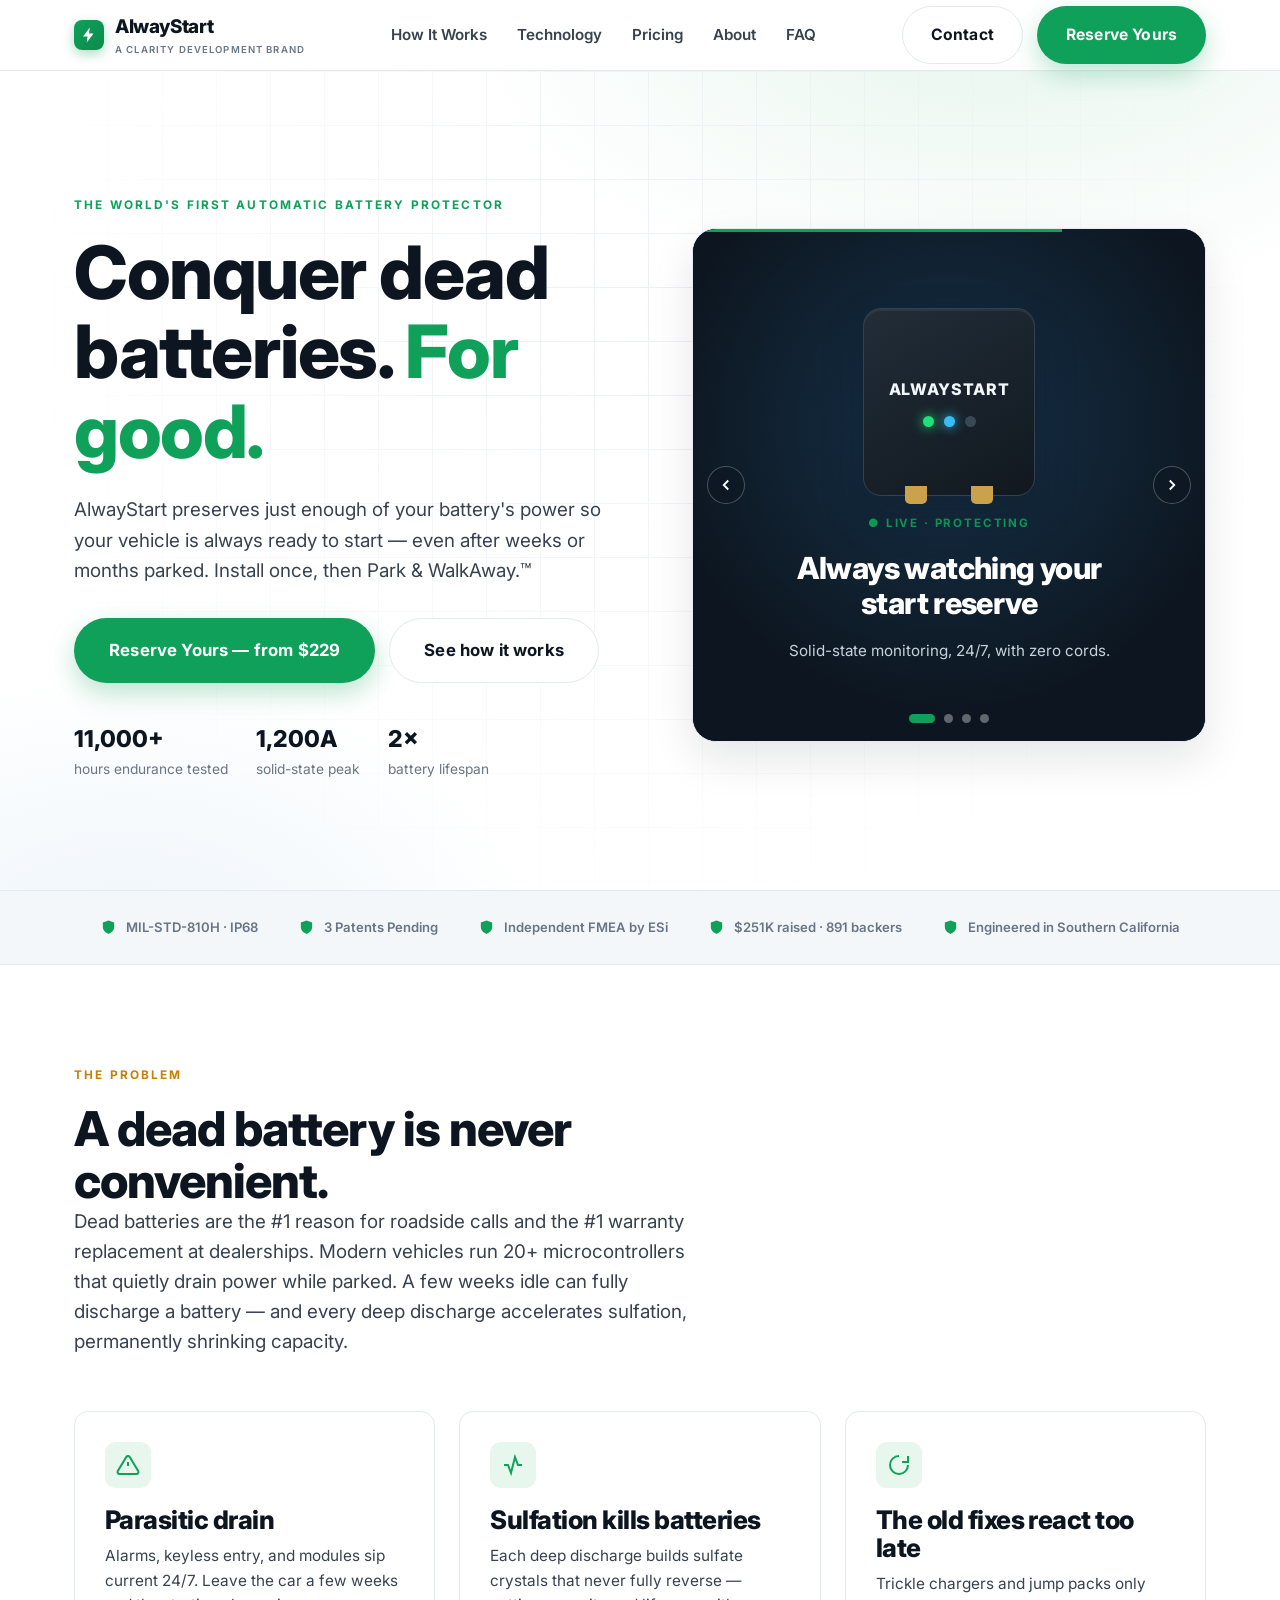
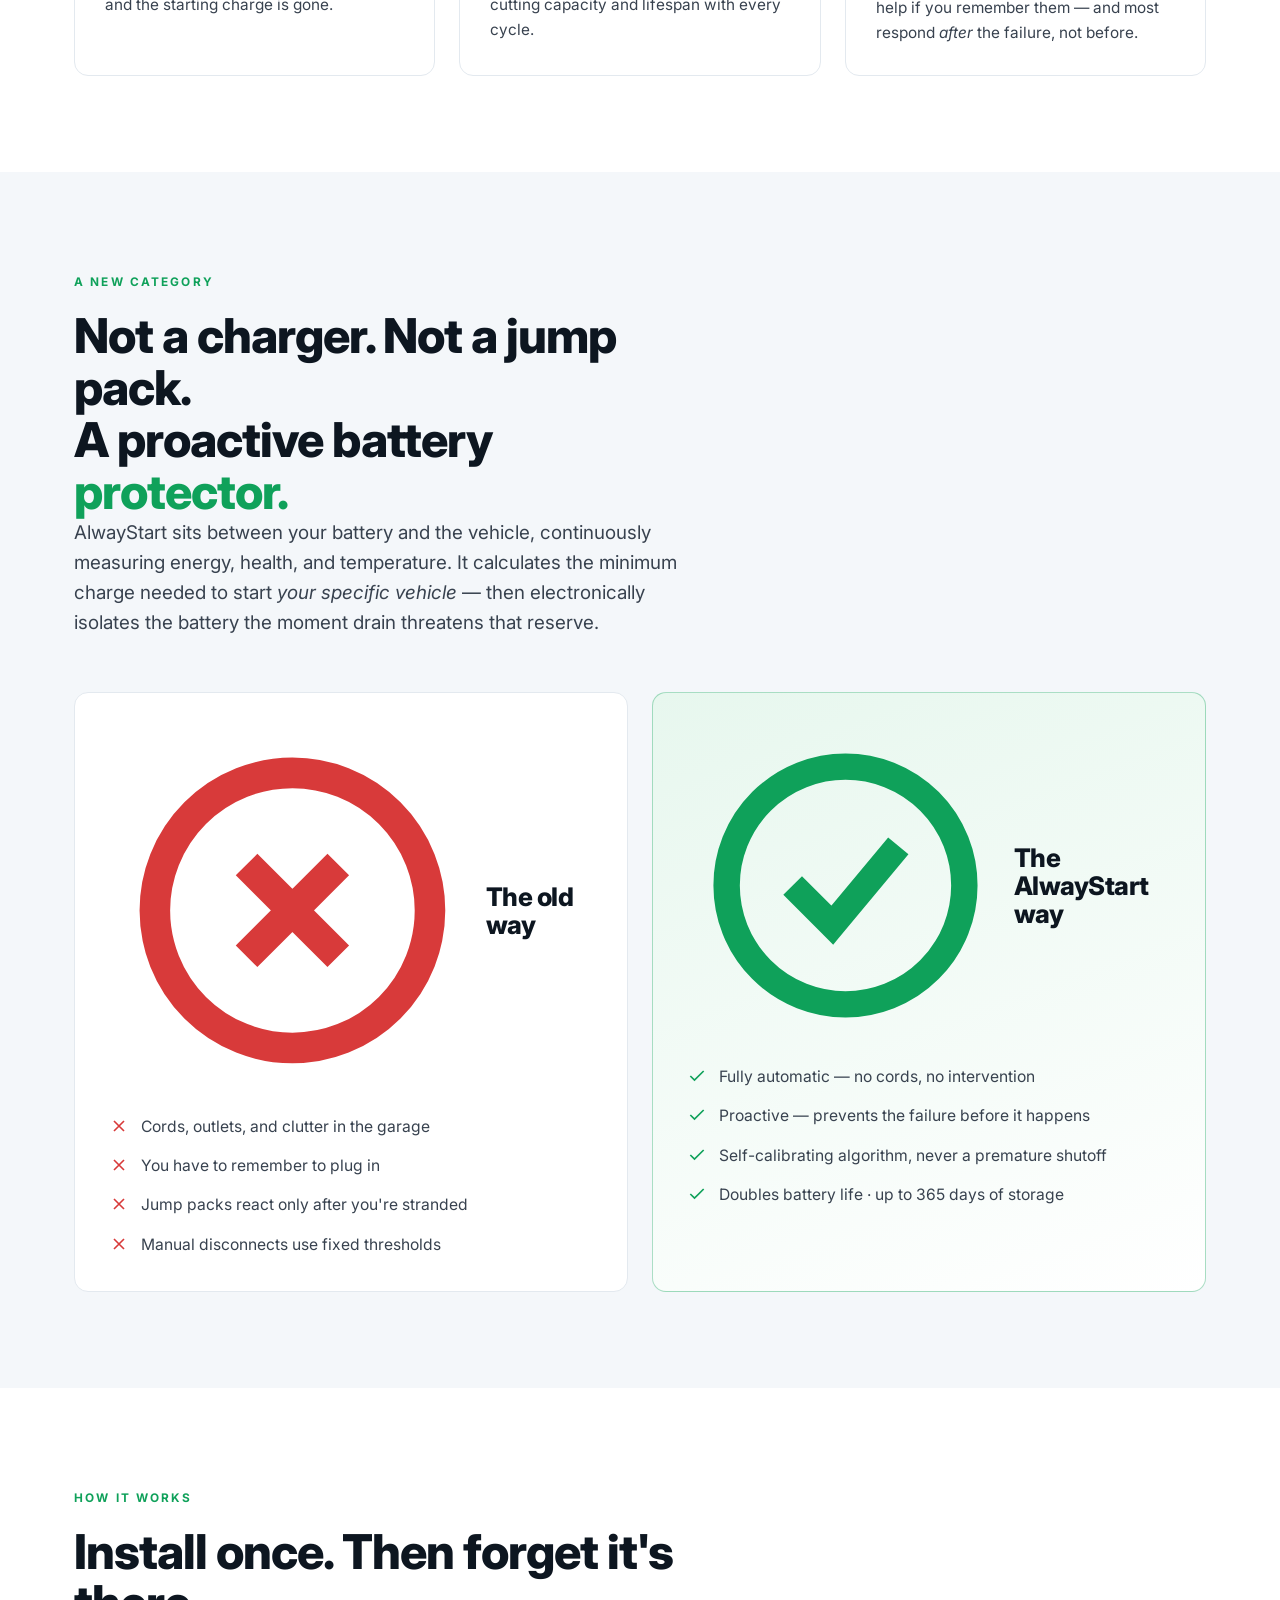
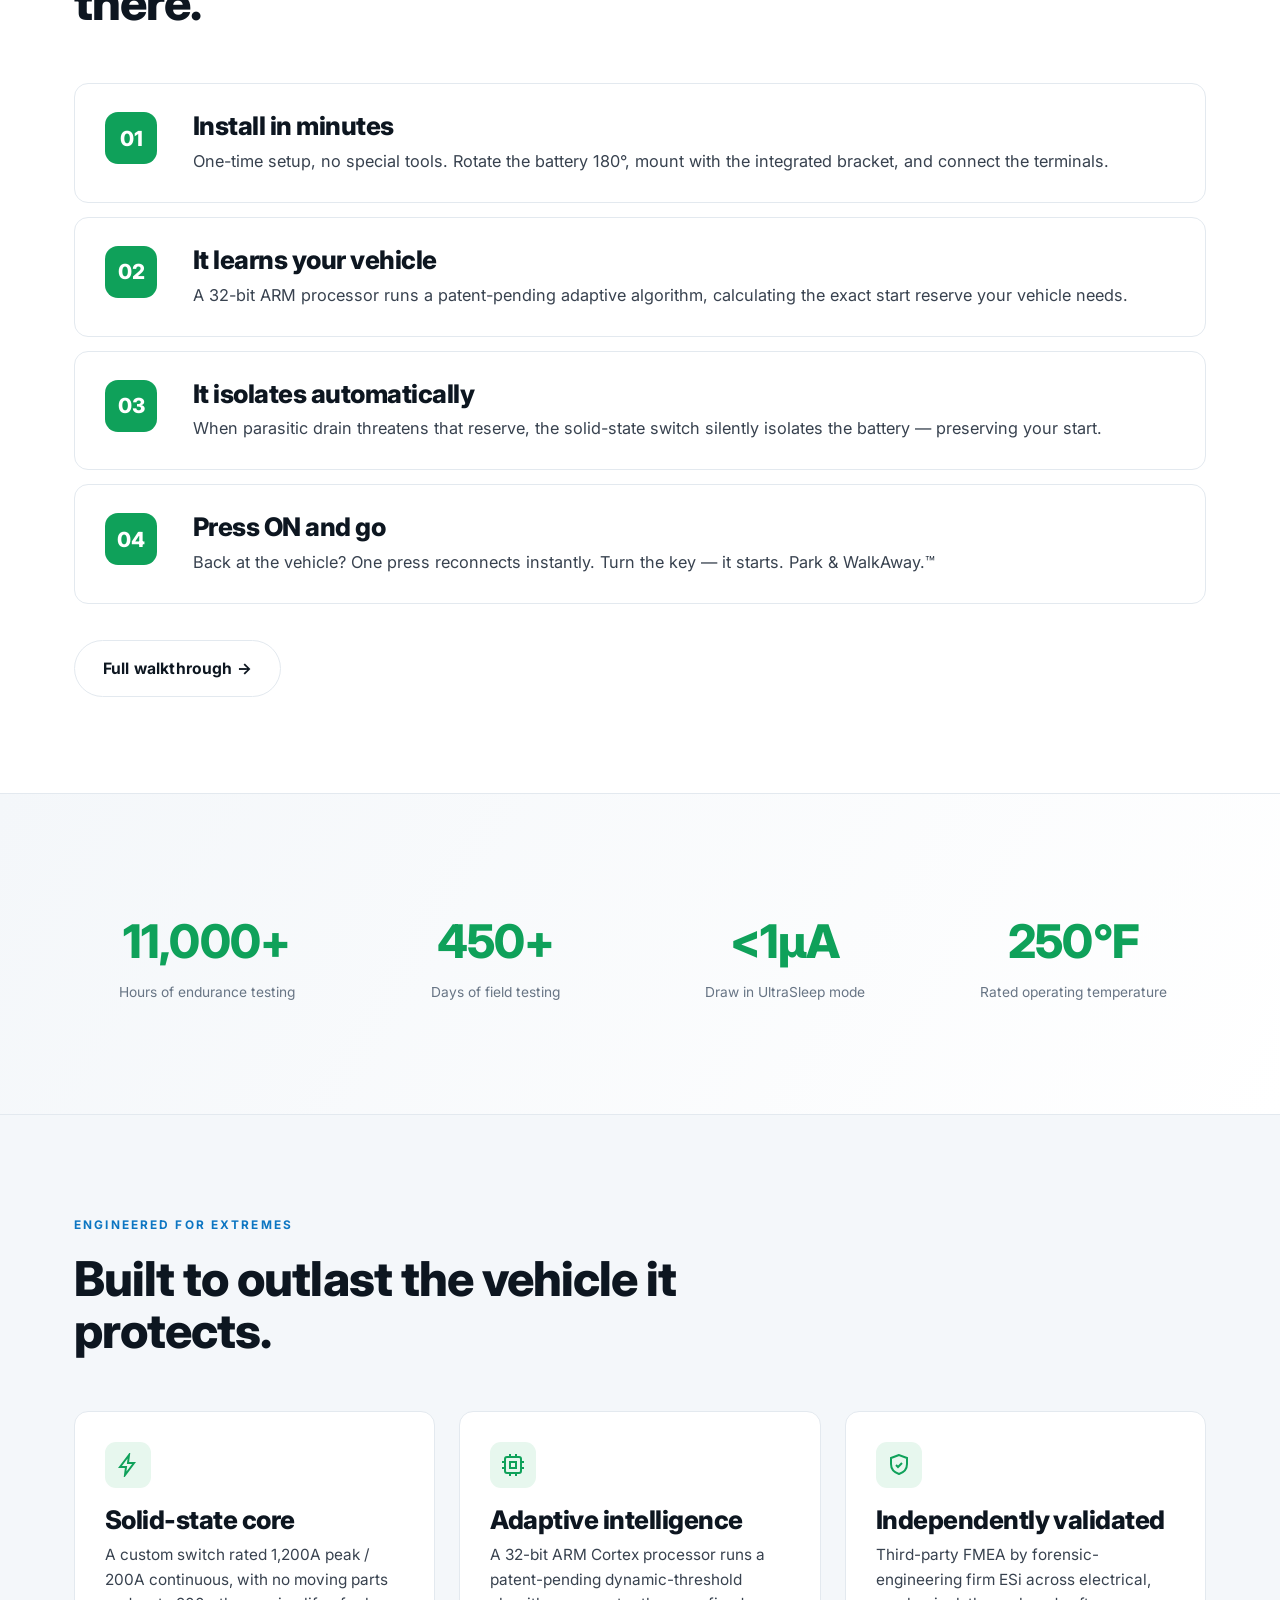
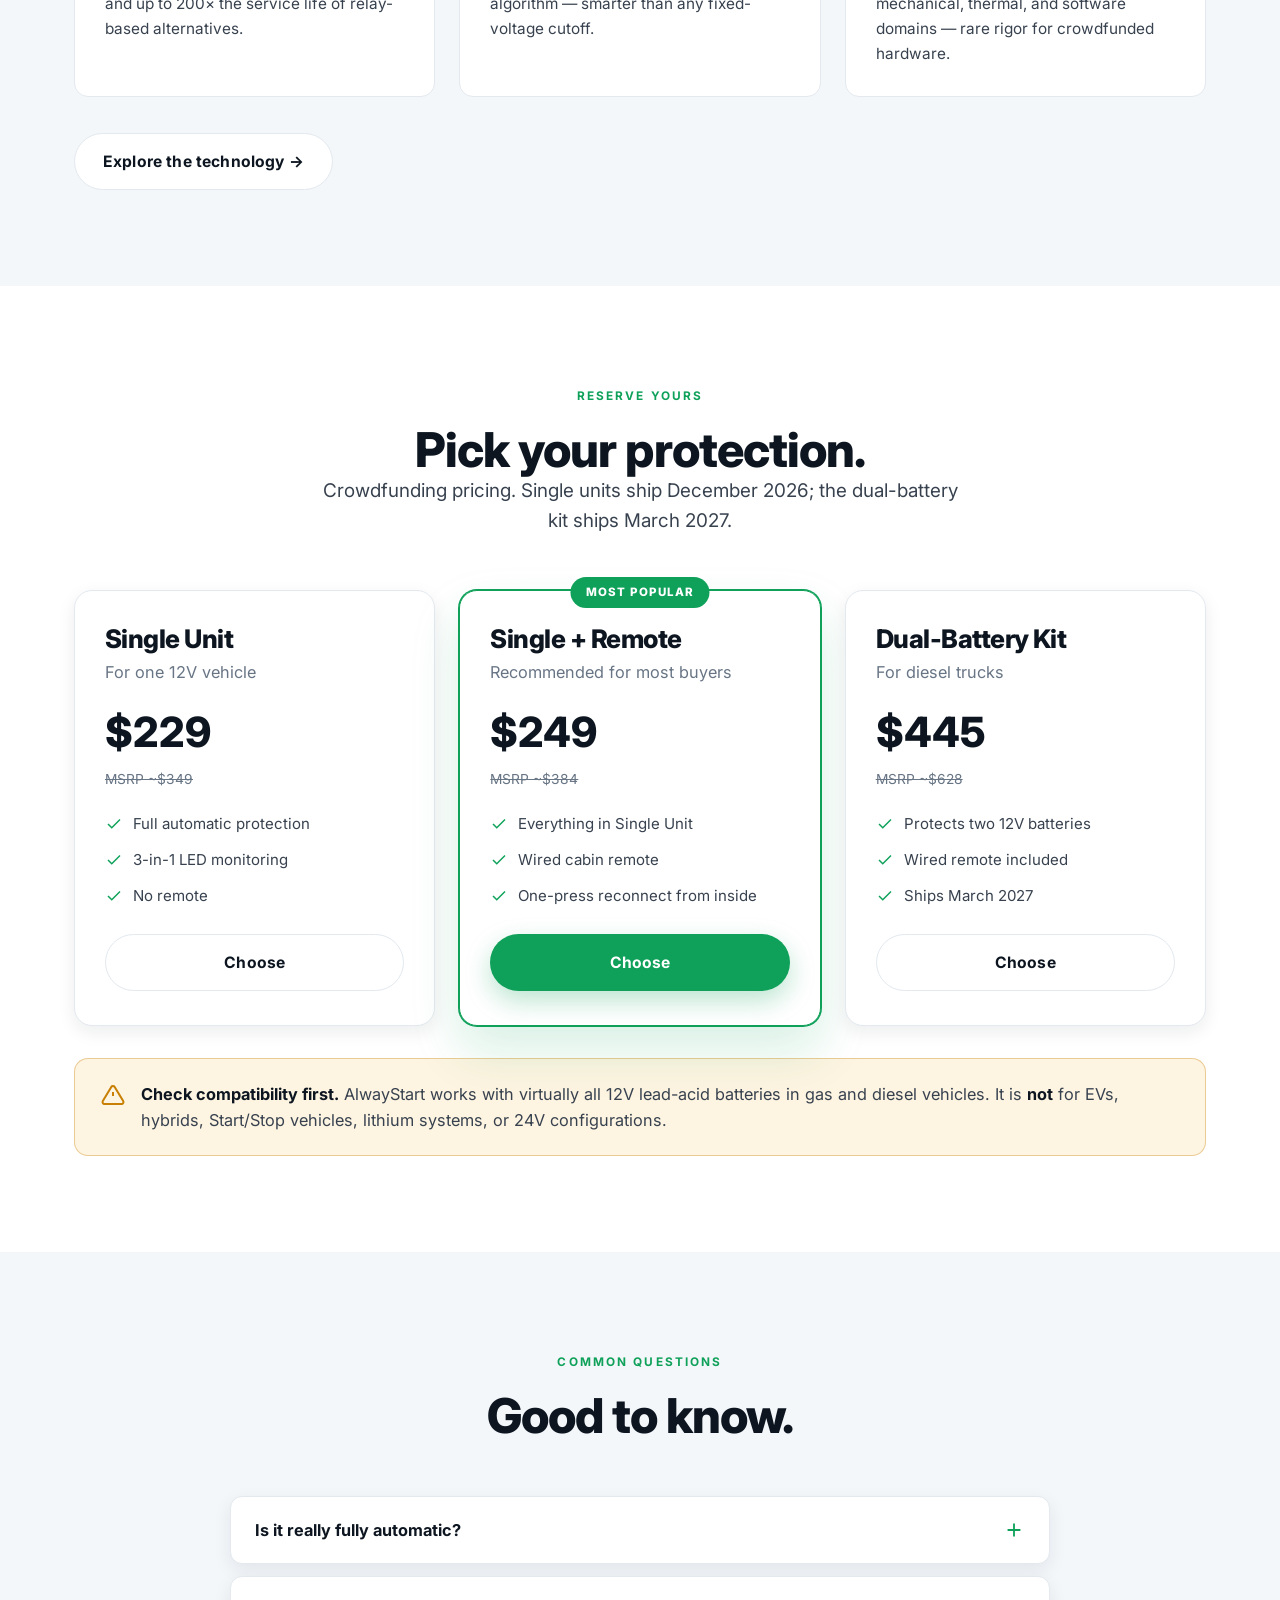
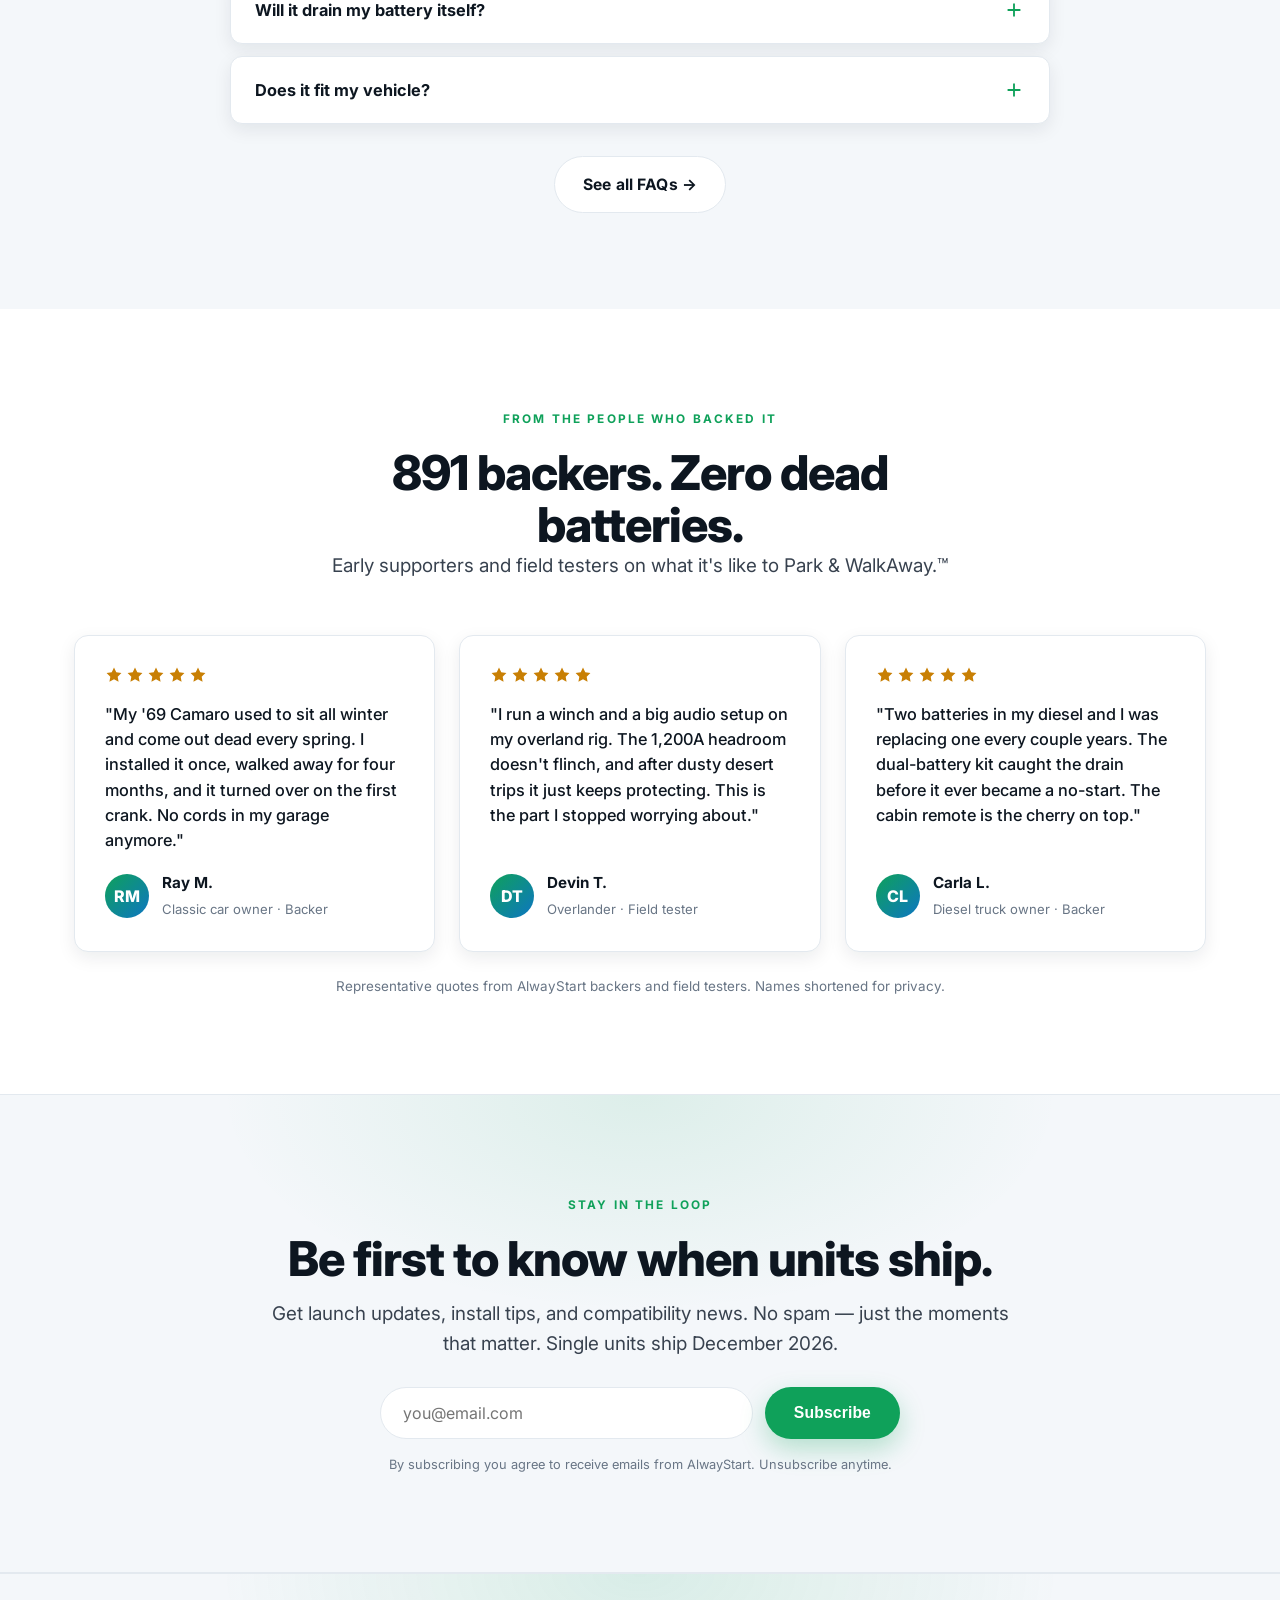
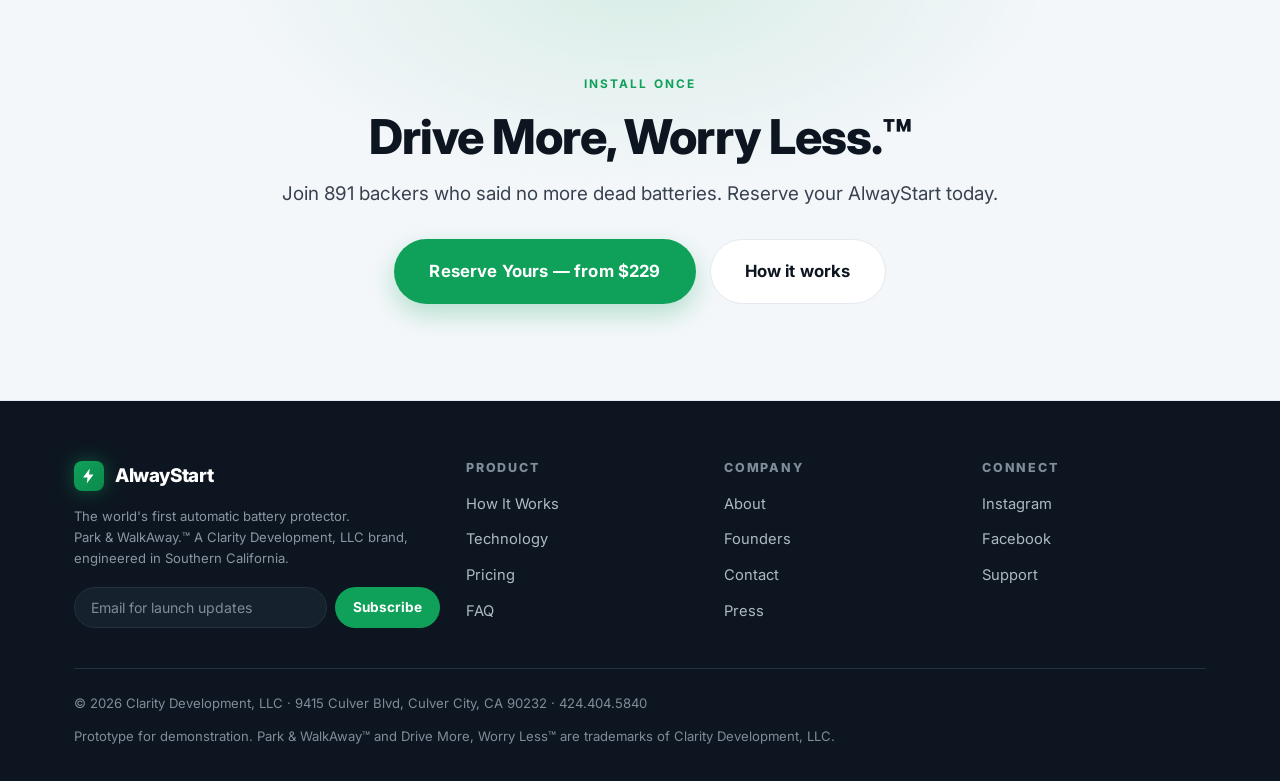
==== index.html @ 714f1acd "Add files via upload alwaystart" ====
<!DOCTYPE html>
<html lang="en">
<head>
<meta charset="UTF-8">
<meta name="viewport" content="width=device-width, initial-scale=1.0">
<title>AlwayStart — The World's First Automatic Battery Protector</title>
<meta name="description" content="AlwayStart preserves enough of your 12V battery's power so your vehicle is always ready to start. Install once, then Park & WalkAway. Zero maintenance, zero anxiety.">
<link rel="preconnect" href="https://fonts.googleapis.com">
<link href="https://fonts.googleapis.com/css2?family=Inter:wght@400;600;700;800&display=swap" rel="stylesheet">
<link rel="stylesheet" href="styles.css">
</head>
<body>

<!-- NAV -->
<header class="nav">
  <div class="container nav-inner">
    <a href="index.html" class="brand">
      <span class="mark"><svg viewBox="0 0 24 24" fill="none"><path d="M13 2 4 14h6l-1 8 9-12h-6l1-8Z" fill="#05140b"/></svg></span>
      <span>AlwayStart<small>A Clarity Development Brand</small></span>
    </a>
    <nav>
      <ul class="nav-links">
        <li><a href="how-it-works.html">How It Works</a></li>
        <li><a href="technology.html">Technology</a></li>
        <li><a href="pricing.html">Pricing</a></li>
        <li><a href="about.html">About</a></li>
        <li><a href="faq.html">FAQ</a></li>
      </ul>
    </nav>
    <div class="nav-cta">
      <a href="contact.html" class="btn btn-ghost">Contact</a>
      <a href="pricing.html" class="btn btn-primary">Reserve Yours</a>
      <button class="nav-toggle" aria-label="Menu"><span></span><span></span><span></span></button>
    </div>
  </div>
</header>

<!-- HERO -->
<section class="hero">
  <div class="grid-bg"></div>
  <div class="container hero-grid">
    <div>
      <span class="eyebrow">The world's first automatic battery protector</span>
      <h1>Conquer dead<br>batteries. <span>For good.</span></h1>
      <p class="lead">AlwayStart preserves just enough of your battery's power so your vehicle is always ready to start — even after weeks or months parked. Install once, then Park&nbsp;&&nbsp;WalkAway.™</p>
      <div class="hero-cta">
        <a href="pricing.html" class="btn btn-primary btn-lg">Reserve Yours — from $229</a>
        <a href="how-it-works.html" class="btn btn-ghost btn-lg">See how it works</a>
      </div>
      <div class="hero-proof">
        <div><b>11,000+</b>hours endurance tested</div>
        <div><b>1,200A</b>solid-state peak</div>
        <div><b>2×</b>battery lifespan</div>
      </div>
    </div>
    <div class="slider reveal" id="heroSlider" aria-roledescription="carousel" aria-label="AlwayStart highlights">
      <div class="slide-progress" id="slideProgress"></div>
      <div class="slides">

        <div class="slide s1 active">
          <div class="slide-inner">
            <div class="device-unit">
              <div class="logo">ALWAYSTART</div>
              <div class="leds"><span class="led on-g"></span><span class="led on-b"></span><span class="led"></span></div>
              <span class="term l"></span><span class="term r"></span>
            </div>
            <span class="kicker">● Live · Protecting</span>
            <h3>Always watching your start reserve</h3>
            <p>Solid-state monitoring, 24/7, with zero cords.</p>
          </div>
        </div>

        <div class="slide s2">
          <div class="slide-inner">
            <div class="device-unit">
              <div class="logo">ALWAYSTART</div>
              <div class="leds"><span class="led on-g"></span><span class="led"></span><span class="led on-b"></span></div>
              <span class="term l"></span><span class="term r"></span>
            </div>
            <span class="kicker">● Isolated · Reserve Safe</span>
            <h3>Parked for months? Still starts.</h3>
            <p>It isolates before parasitic drain can strand you.</p>
          </div>
        </div>

        <div class="slide s3">
          <div class="slide-inner">
            <div class="big">1,200A<small>Solid-state peak · 200A continuous</small></div>
            <span class="kicker">Engineered for extremes</span>
            <h3>Headroom for winches, audio &amp; big builds</h3>
          </div>
        </div>

        <div class="slide s4">
          <div class="slide-inner">
            <div class="big">11,000+<small>Hours endurance tested · 450+ days in the field</small></div>
            <span class="kicker">Proven, not promised</span>
            <h3>From Utah cold to Palm Springs heat</h3>
          </div>
        </div>

      </div>

      <button class="slide-arrow prev" id="slidePrev" aria-label="Previous slide"><svg viewBox="0 0 24 24" fill="none" stroke="currentColor" stroke-width="2.4"><path d="M15 18l-6-6 6-6"/></svg></button>
      <button class="slide-arrow next" id="slideNext" aria-label="Next slide"><svg viewBox="0 0 24 24" fill="none" stroke="currentColor" stroke-width="2.4"><path d="M9 6l6 6-6 6"/></svg></button>
      <div class="slide-dots" id="slideDots"></div>
    </div>
  </div>
</section>

<!-- TRUST STRIP -->
<div class="strip">
  <div class="container strip-inner">
    <span class="strip-item"><svg viewBox="0 0 24 24" fill="currentColor"><path d="M12 2 4 5v6c0 5 3.4 8.5 8 10 4.6-1.5 8-5 8-10V5l-8-3Z"/></svg> MIL-STD-810H · IP68</span>
    <span class="strip-item"><svg viewBox="0 0 24 24" fill="currentColor"><path d="M12 2 4 5v6c0 5 3.4 8.5 8 10 4.6-1.5 8-5 8-10V5l-8-3Z"/></svg> 3 Patents Pending</span>
    <span class="strip-item"><svg viewBox="0 0 24 24" fill="currentColor"><path d="M12 2 4 5v6c0 5 3.4 8.5 8 10 4.6-1.5 8-5 8-10V5l-8-3Z"/></svg> Independent FMEA by ESi</span>
    <span class="strip-item"><svg viewBox="0 0 24 24" fill="currentColor"><path d="M12 2 4 5v6c0 5 3.4 8.5 8 10 4.6-1.5 8-5 8-10V5l-8-3Z"/></svg> $251K raised · 891 backers</span>
    <span class="strip-item"><svg viewBox="0 0 24 24" fill="currentColor"><path d="M12 2 4 5v6c0 5 3.4 8.5 8 10 4.6-1.5 8-5 8-10V5l-8-3Z"/></svg> Engineered in Southern California</span>
  </div>
</div>

<!-- PROBLEM -->
<section>
  <div class="container">
    <div class="section-head reveal">
      <span class="eyebrow amber">The problem</span>
      <h2>A dead battery is never convenient.</h2>
      <p class="lead">Dead batteries are the #1 reason for roadside calls and the #1 warranty replacement at dealerships. Modern vehicles run 20+ microcontrollers that quietly drain power while parked. A few weeks idle can fully discharge a battery — and every deep discharge accelerates sulfation, permanently shrinking capacity.</p>
    </div>
    <div class="grid-3">
      <div class="card reveal">
        <div class="ico"><svg viewBox="0 0 24 24" fill="none" stroke="currentColor" stroke-width="2"><path d="M12 9v4m0 4h.01M10.3 3.9 1.8 18a2 2 0 0 0 1.7 3h17a2 2 0 0 0 1.7-3L13.7 3.9a2 2 0 0 0-3.4 0Z"/></svg></div>
        <h3>Parasitic drain</h3>
        <p>Alarms, keyless entry, and modules sip current 24/7. Leave the car a few weeks and the starting charge is gone.</p>
      </div>
      <div class="card reveal">
        <div class="ico"><svg viewBox="0 0 24 24" fill="none" stroke="currentColor" stroke-width="2"><path d="M3 12h4l3 8 4-16 3 8h4"/></svg></div>
        <h3>Sulfation kills batteries</h3>
        <p>Each deep discharge builds sulfate crystals that never fully reverse — cutting capacity and lifespan with every cycle.</p>
      </div>
      <div class="card reveal">
        <div class="ico"><svg viewBox="0 0 24 24" fill="none" stroke="currentColor" stroke-width="2"><path d="M21 12a9 9 0 1 1-9-9m9 0v6h-6"/></svg></div>
        <h3>The old fixes react too late</h3>
        <p>Trickle chargers and jump packs only help if you remember them — and most respond <em>after</em> the failure, not before.</p>
      </div>
    </div>
  </div>
</section>

<!-- THE FIX / COMPARE -->
<section class="alt">
  <div class="container">
    <div class="section-head reveal">
      <span class="eyebrow">A new category</span>
      <h2>Not a charger. Not a jump pack.<br>A proactive battery <span style="color:var(--volt)">protector.</span></h2>
      <p class="lead">AlwayStart sits between your battery and the vehicle, continuously measuring energy, health, and temperature. It calculates the minimum charge needed to start <em>your specific vehicle</em> — then electronically isolates the battery the moment drain threatens that reserve.</p>
    </div>
    <div class="compare">
      <div class="col old reveal">
        <h3><svg class="x" viewBox="0 0 24 24" fill="none" stroke="currentColor" stroke-width="2"><circle cx="12" cy="12" r="9"/><path d="M15 9l-6 6M9 9l6 6"/></svg> The old way</h3>
        <ul>
          <li><svg class="x" viewBox="0 0 24 24" fill="none" stroke="currentColor" stroke-width="2"><path d="M18 6 6 18M6 6l12 12"/></svg> Cords, outlets, and clutter in the garage</li>
          <li><svg class="x" viewBox="0 0 24 24" fill="none" stroke="currentColor" stroke-width="2"><path d="M18 6 6 18M6 6l12 12"/></svg> You have to remember to plug in</li>
          <li><svg class="x" viewBox="0 0 24 24" fill="none" stroke="currentColor" stroke-width="2"><path d="M18 6 6 18M6 6l12 12"/></svg> Jump packs react only after you're stranded</li>
          <li><svg class="x" viewBox="0 0 24 24" fill="none" stroke="currentColor" stroke-width="2"><path d="M18 6 6 18M6 6l12 12"/></svg> Manual disconnects use fixed thresholds</li>
        </ul>
      </div>
      <div class="col new reveal">
        <h3><svg class="ck" viewBox="0 0 24 24" fill="none" stroke="currentColor" stroke-width="2"><circle cx="12" cy="12" r="9"/><path d="m8 12 3 3 5-6"/></svg> The AlwayStart way</h3>
        <ul>
          <li><svg class="ck" viewBox="0 0 24 24" fill="none" stroke="currentColor" stroke-width="2"><path d="M20 6 9 17l-5-5"/></svg> Fully automatic — no cords, no intervention</li>
          <li><svg class="ck" viewBox="0 0 24 24" fill="none" stroke="currentColor" stroke-width="2"><path d="M20 6 9 17l-5-5"/></svg> Proactive — prevents the failure before it happens</li>
          <li><svg class="ck" viewBox="0 0 24 24" fill="none" stroke="currentColor" stroke-width="2"><path d="M20 6 9 17l-5-5"/></svg> Self-calibrating algorithm, never a premature shutoff</li>
          <li><svg class="ck" viewBox="0 0 24 24" fill="none" stroke="currentColor" stroke-width="2"><path d="M20 6 9 17l-5-5"/></svg> Doubles battery life · up to 365 days of storage</li>
        </ul>
      </div>
    </div>
  </div>
</section>

<!-- HOW IT WORKS TEASER -->
<section>
  <div class="container">
    <div class="section-head reveal">
      <span class="eyebrow">How it works</span>
      <h2>Install once. Then forget it's there.</h2>
    </div>
    <div class="steps">
      <div class="step reveal"><span class="num"></span><div><h3>Install in minutes</h3><p>One-time setup, no special tools. Rotate the battery 180°, mount with the integrated bracket, and connect the terminals.</p></div></div>
      <div class="step reveal"><span class="num"></span><div><h3>It learns your vehicle</h3><p>A 32-bit ARM processor runs a patent-pending adaptive algorithm, calculating the exact start reserve your vehicle needs.</p></div></div>
      <div class="step reveal"><span class="num"></span><div><h3>It isolates automatically</h3><p>When parasitic drain threatens that reserve, the solid-state switch silently isolates the battery — preserving your start.</p></div></div>
      <div class="step reveal"><span class="num"></span><div><h3>Press ON and go</h3><p>Back at the vehicle? One press reconnects instantly. Turn the key — it starts. Park&nbsp;&&nbsp;WalkAway.™</p></div></div>
    </div>
    <div style="margin-top:36px"><a href="how-it-works.html" class="btn btn-ghost">Full walkthrough →</a></div>
  </div>
</section>

<!-- STAT BAND -->
<section class="statband">
  <div class="container">
    <div class="grid-4">
      <div class="stat reveal"><b>11,000+</b><span>Hours of endurance testing</span></div>
      <div class="stat reveal"><b>450+</b><span>Days of field testing</span></div>
      <div class="stat reveal"><b>&lt;1µA</b><span>Draw in UltraSleep mode</span></div>
      <div class="stat reveal"><b>250°F</b><span>Rated operating temperature</span></div>
    </div>
  </div>
</section>

<!-- PROOF -->
<section class="alt">
  <div class="container">
    <div class="section-head reveal">
      <span class="eyebrow blue">Engineered for extremes</span>
      <h2>Built to outlast the vehicle it protects.</h2>
    </div>
    <div class="grid-3">
      <div class="card reveal">
        <div class="ico"><svg viewBox="0 0 24 24" fill="none" stroke="currentColor" stroke-width="2"><path d="M13 2 4 14h6l-1 8 9-12h-6l1-8Z"/></svg></div>
        <h3>Solid-state core</h3>
        <p>A custom switch rated 1,200A peak / 200A continuous, with no moving parts and up to 200× the service life of relay-based alternatives.</p>
      </div>
      <div class="card reveal">
        <div class="ico"><svg viewBox="0 0 24 24" fill="none" stroke="currentColor" stroke-width="2"><rect x="4" y="4" width="16" height="16" rx="2"/><path d="M9 9h6v6H9z"/><path d="M9 1v3M15 1v3M9 20v3M15 20v3M1 9h3M1 15h3M20 9h3M20 15h3"/></svg></div>
        <h3>Adaptive intelligence</h3>
        <p>A 32-bit ARM Cortex processor runs a patent-pending dynamic-threshold algorithm — smarter than any fixed-voltage cutoff.</p>
      </div>
      <div class="card reveal">
        <div class="ico"><svg viewBox="0 0 24 24" fill="none" stroke="currentColor" stroke-width="2"><path d="M12 2 4 5v6c0 5 3.4 8.5 8 10 4.6-1.5 8-5 8-10V5l-8-3Z"/><path d="m9 12 2 2 4-4"/></svg></div>
        <h3>Independently validated</h3>
        <p>Third-party FMEA by forensic-engineering firm ESi across electrical, mechanical, thermal, and software domains — rare rigor for crowdfunded hardware.</p>
      </div>
    </div>
    <div style="margin-top:36px"><a href="technology.html" class="btn btn-ghost">Explore the technology →</a></div>
  </div>
</section>

<!-- PRICING TEASER -->
<section>
  <div class="container">
    <div class="section-head center reveal">
      <span class="eyebrow">Reserve yours</span>
      <h2>Pick your protection.</h2>
      <p class="lead">Crowdfunding pricing. Single units ship December 2026; the dual-battery kit ships March 2027.</p>
    </div>
    <div class="tiers">
      <div class="tier reveal">
        <h3>Single Unit</h3>
        <p class="muted">For one 12V vehicle</p>
        <div class="price">$229</div>
        <div class="msrp">MSRP ~$349</div>
        <ul>
          <li><svg viewBox="0 0 24 24" fill="none" stroke="currentColor" stroke-width="2"><path d="M20 6 9 17l-5-5"/></svg> Full automatic protection</li>
          <li><svg viewBox="0 0 24 24" fill="none" stroke="currentColor" stroke-width="2"><path d="M20 6 9 17l-5-5"/></svg> 3-in-1 LED monitoring</li>
          <li><svg viewBox="0 0 24 24" fill="none" stroke="currentColor" stroke-width="2"><path d="M20 6 9 17l-5-5"/></svg> No remote</li>
        </ul>
        <a href="pricing.html" class="btn btn-ghost">Choose</a>
      </div>
      <div class="tier best reveal">
        <span class="tag">Most popular</span>
        <h3>Single + Remote</h3>
        <p class="muted">Recommended for most buyers</p>
        <div class="price">$249</div>
        <div class="msrp">MSRP ~$384</div>
        <ul>
          <li><svg viewBox="0 0 24 24" fill="none" stroke="currentColor" stroke-width="2"><path d="M20 6 9 17l-5-5"/></svg> Everything in Single Unit</li>
          <li><svg viewBox="0 0 24 24" fill="none" stroke="currentColor" stroke-width="2"><path d="M20 6 9 17l-5-5"/></svg> Wired cabin remote</li>
          <li><svg viewBox="0 0 24 24" fill="none" stroke="currentColor" stroke-width="2"><path d="M20 6 9 17l-5-5"/></svg> One-press reconnect from inside</li>
        </ul>
        <a href="pricing.html" class="btn btn-primary">Choose</a>
      </div>
      <div class="tier reveal">
        <h3>Dual-Battery Kit</h3>
        <p class="muted">For diesel trucks</p>
        <div class="price">$445</div>
        <div class="msrp">MSRP ~$628</div>
        <ul>
          <li><svg viewBox="0 0 24 24" fill="none" stroke="currentColor" stroke-width="2"><path d="M20 6 9 17l-5-5"/></svg> Protects two 12V batteries</li>
          <li><svg viewBox="0 0 24 24" fill="none" stroke="currentColor" stroke-width="2"><path d="M20 6 9 17l-5-5"/></svg> Wired remote included</li>
          <li><svg viewBox="0 0 24 24" fill="none" stroke="currentColor" stroke-width="2"><path d="M20 6 9 17l-5-5"/></svg> Ships March 2027</li>
        </ul>
        <a href="pricing.html" class="btn btn-ghost">Choose</a>
      </div>
    </div>
    <div class="compat reveal" style="margin-top:32px">
      <svg viewBox="0 0 24 24" fill="none" stroke="currentColor" stroke-width="2"><path d="M12 9v4m0 4h.01M10.3 3.9 1.8 18a2 2 0 0 0 1.7 3h17a2 2 0 0 0 1.7-3L13.7 3.9a2 2 0 0 0-3.4 0Z"/></svg>
      <p><b>Check compatibility first.</b> AlwayStart works with virtually all 12V lead-acid batteries in gas and diesel vehicles. It is <b>not</b> for EVs, hybrids, Start/Stop vehicles, lithium systems, or 24V configurations.</p>
    </div>
  </div>
</section>

<!-- FAQ TEASER -->
<section class="alt">
  <div class="container">
    <div class="section-head center reveal">
      <span class="eyebrow">Common questions</span>
      <h2>Good to know.</h2>
    </div>
    <div class="faq">
      <div class="qa reveal"><button>Is it really fully automatic? <span class="icon"><svg viewBox="0 0 24 24" fill="none" stroke="currentColor" stroke-width="2"><path d="M12 5v14M5 12h14"/></svg></span></button><div class="ans"><p>Yes. Once installed, AlwayStart monitors and isolates your battery on its own — no cords, no schedule, no reminders. The only manual step is one press of ON when you return after a long isolation.</p></div></div>
      <div class="qa reveal"><button>Will it drain my battery itself? <span class="icon"><svg viewBox="0 0 24 24" fill="none" stroke="currentColor" stroke-width="2"><path d="M12 5v14M5 12h14"/></svg></span></button><div class="ans"><p>Barely. Standby draw is around 5mA, and in UltraSleep mode it falls below 1 microamp — essentially invisible drain.</p></div></div>
      <div class="qa reveal"><button>Does it fit my vehicle? <span class="icon"><svg viewBox="0 0 24 24" fill="none" stroke="currentColor" stroke-width="2"><path d="M12 5v14M5 12h14"/></svg></span></button><div class="ans"><p>If it's a gas or diesel vehicle with a 12V lead-acid battery (AGM, GEL, EFB, sealed, or flooded), almost certainly. It does not support EVs, hybrids, Start/Stop, lithium, or 24V systems.</p></div></div>
    </div>
    <div class="center" style="margin-top:32px"><a href="faq.html" class="btn btn-ghost">See all FAQs →</a></div>
  </div>
</section>

<!-- TESTIMONIALS -->
<section>
  <div class="container">
    <div class="section-head center reveal">
      <span class="eyebrow">From the people who backed it</span>
      <h2>891 backers. Zero dead batteries.</h2>
      <p class="lead">Early supporters and field testers on what it's like to Park&nbsp;&&nbsp;WalkAway.™</p>
    </div>
    <div class="quotes">
      <div class="quote reveal">
        <div class="stars">
          <svg viewBox="0 0 24 24" fill="currentColor"><path d="m12 2 3 6.3 6.9 1-5 4.9 1.2 6.8L12 17.8 5.9 21l1.2-6.8-5-4.9 6.9-1L12 2Z"/></svg>
          <svg viewBox="0 0 24 24" fill="currentColor"><path d="m12 2 3 6.3 6.9 1-5 4.9 1.2 6.8L12 17.8 5.9 21l1.2-6.8-5-4.9 6.9-1L12 2Z"/></svg>
          <svg viewBox="0 0 24 24" fill="currentColor"><path d="m12 2 3 6.3 6.9 1-5 4.9 1.2 6.8L12 17.8 5.9 21l1.2-6.8-5-4.9 6.9-1L12 2Z"/></svg>
          <svg viewBox="0 0 24 24" fill="currentColor"><path d="m12 2 3 6.3 6.9 1-5 4.9 1.2 6.8L12 17.8 5.9 21l1.2-6.8-5-4.9 6.9-1L12 2Z"/></svg>
          <svg viewBox="0 0 24 24" fill="currentColor"><path d="m12 2 3 6.3 6.9 1-5 4.9 1.2 6.8L12 17.8 5.9 21l1.2-6.8-5-4.9 6.9-1L12 2Z"/></svg>
        </div>
        <p>"My '69 Camaro used to sit all winter and come out dead every spring. I installed it once, walked away for four months, and it turned over on the first crank. No cords in my garage anymore."</p>
        <div class="who"><span class="av">RM</span><div><b>Ray M.</b><span>Classic car owner · Backer</span></div></div>
      </div>
      <div class="quote reveal">
        <div class="stars">
          <svg viewBox="0 0 24 24" fill="currentColor"><path d="m12 2 3 6.3 6.9 1-5 4.9 1.2 6.8L12 17.8 5.9 21l1.2-6.8-5-4.9 6.9-1L12 2Z"/></svg>
          <svg viewBox="0 0 24 24" fill="currentColor"><path d="m12 2 3 6.3 6.9 1-5 4.9 1.2 6.8L12 17.8 5.9 21l1.2-6.8-5-4.9 6.9-1L12 2Z"/></svg>
          <svg viewBox="0 0 24 24" fill="currentColor"><path d="m12 2 3 6.3 6.9 1-5 4.9 1.2 6.8L12 17.8 5.9 21l1.2-6.8-5-4.9 6.9-1L12 2Z"/></svg>
          <svg viewBox="0 0 24 24" fill="currentColor"><path d="m12 2 3 6.3 6.9 1-5 4.9 1.2 6.8L12 17.8 5.9 21l1.2-6.8-5-4.9 6.9-1L12 2Z"/></svg>
          <svg viewBox="0 0 24 24" fill="currentColor"><path d="m12 2 3 6.3 6.9 1-5 4.9 1.2 6.8L12 17.8 5.9 21l1.2-6.8-5-4.9 6.9-1L12 2Z"/></svg>
        </div>
        <p>"I run a winch and a big audio setup on my overland rig. The 1,200A headroom doesn't flinch, and after dusty desert trips it just keeps protecting. This is the part I stopped worrying about."</p>
        <div class="who"><span class="av">DT</span><div><b>Devin T.</b><span>Overlander · Field tester</span></div></div>
      </div>
      <div class="quote reveal">
        <div class="stars">
          <svg viewBox="0 0 24 24" fill="currentColor"><path d="m12 2 3 6.3 6.9 1-5 4.9 1.2 6.8L12 17.8 5.9 21l1.2-6.8-5-4.9 6.9-1L12 2Z"/></svg>
          <svg viewBox="0 0 24 24" fill="currentColor"><path d="m12 2 3 6.3 6.9 1-5 4.9 1.2 6.8L12 17.8 5.9 21l1.2-6.8-5-4.9 6.9-1L12 2Z"/></svg>
          <svg viewBox="0 0 24 24" fill="currentColor"><path d="m12 2 3 6.3 6.9 1-5 4.9 1.2 6.8L12 17.8 5.9 21l1.2-6.8-5-4.9 6.9-1L12 2Z"/></svg>
          <svg viewBox="0 0 24 24" fill="currentColor"><path d="m12 2 3 6.3 6.9 1-5 4.9 1.2 6.8L12 17.8 5.9 21l1.2-6.8-5-4.9 6.9-1L12 2Z"/></svg>
          <svg viewBox="0 0 24 24" fill="currentColor"><path d="m12 2 3 6.3 6.9 1-5 4.9 1.2 6.8L12 17.8 5.9 21l1.2-6.8-5-4.9 6.9-1L12 2Z"/></svg>
        </div>
        <p>"Two batteries in my diesel and I was replacing one every couple years. The dual-battery kit caught the drain before it ever became a no-start. The cabin remote is the cherry on top."</p>
        <div class="who"><span class="av">CL</span><div><b>Carla L.</b><span>Diesel truck owner · Backer</span></div></div>
      </div>
    </div>
    <p class="muted center" style="margin-top:24px;font-size:.84rem">Representative quotes from AlwayStart backers and field testers. Names shortened for privacy.</p>
  </div>
</section>

<!-- NEWSLETTER -->
<section class="news">
  <div class="container">
    <div class="news-card reveal">
      <span class="eyebrow">Stay in the loop</span>
      <h2>Be first to know when units ship.</h2>
      <p class="lead" style="margin:0 auto">Get launch updates, install tips, and compatibility news. No spam — just the moments that matter. Single units ship December 2026.</p>
      <form class="news-form" data-news>
        <input type="email" placeholder="you@email.com" aria-label="Email address" required>
        <button type="submit" class="btn btn-primary">Subscribe</button>
      </form>
      <p class="news-ok">You're on the list — watch your inbox. (Prototype: not actually subscribed.)</p>
      <p class="news-fine">By subscribing you agree to receive emails from AlwayStart. Unsubscribe anytime.</p>
    </div>
  </div>
</section>

<!-- CTA BAND -->
<section class="cta-band">
  <div class="container reveal">
    <span class="eyebrow">Install once</span>
    <h2>Drive More, Worry Less.™</h2>
    <p class="lead" style="margin:0 auto">Join 891 backers who said no more dead batteries. Reserve your AlwayStart today.</p>
    <div class="btns">
      <a href="pricing.html" class="btn btn-primary btn-lg">Reserve Yours — from $229</a>
      <a href="how-it-works.html" class="btn btn-ghost btn-lg">How it works</a>
    </div>
  </div>
</section>

<!-- FOOTER -->
<footer class="site">
  <div class="container">
    <div class="foot-grid">
      <div>
        <a href="index.html" class="brand"><span class="mark"><svg viewBox="0 0 24 24" fill="none"><path d="M13 2 4 14h6l-1 8 9-12h-6l1-8Z" fill="#05140b"/></svg></span><span>AlwayStart</span></a>
        <p class="foot-note">The world's first automatic battery protector. Park&nbsp;&&nbsp;WalkAway.™ A Clarity Development, LLC brand, engineered in Southern California.</p>
        <div class="foot-news">
          <form data-news>
            <input type="email" placeholder="Email for launch updates" aria-label="Email address" required>
            <button type="submit">Subscribe</button>
          </form>
          <p class="news-ok">Subscribed — thanks! (Prototype.)</p>
        </div>
      </div>
      <div><h4>Product</h4><ul><li><a href="how-it-works.html">How It Works</a></li><li><a href="technology.html">Technology</a></li><li><a href="pricing.html">Pricing</a></li><li><a href="faq.html">FAQ</a></li></ul></div>
      <div><h4>Company</h4><ul><li><a href="about.html">About</a></li><li><a href="about.html">Founders</a></li><li><a href="contact.html">Contact</a></li><li><a href="#" data-demo="Press kit — coming soon.">Press</a></li></ul></div>
      <div><h4>Connect</h4><ul><li><a href="#" data-demo="Instagram @alwaystartco">Instagram</a></li><li><a href="#" data-demo="Facebook: AlwayStart">Facebook</a></li><li><a href="contact.html">Support</a></li></ul></div>
    </div>
    <div class="foot-bottom">
      <span>© 2026 Clarity Development, LLC · 9415 Culver Blvd, Culver City, CA 90232 · 424.404.5840</span>
      <span>Prototype for demonstration. Park&nbsp;&&nbsp;WalkAway™ and Drive More, Worry Less™ are trademarks of Clarity Development, LLC.</span>
    </div>
  </div>
</footer>

<script src="script.js"></script>
</body>
</html>
---- styles.css ----
/* ============================================================
   AlwayStart — Website Prototype  ·  LIGHT THEME
   Brand system: confident engineer, clean, proof-driven
   ============================================================ */

:root{
  /* Surfaces (light) */
  --ink:        #ffffff;   /* page base */
  --ink-2:      #f4f7fa;   /* alt sections */
  --ink-3:      #ffffff;   /* cards (with border) */
  --line:       #e3e9ef;   /* hairlines */
  --steel:      #687585;   /* muted text */
  --fog:        #38424f;   /* body / secondary text */
  --white:      #0d1620;   /* headings / "ink" text (name kept for HTML compat) */
  /* Signal / energy */
  --volt:       #0fa15a;   /* brand green — AA on white */
  --volt-soft:  #e7f7ee;   /* green tint backgrounds */
  --volt-dim:   #0c8a4c;
  --amber:      #c87f04;   /* warning / proof accent */
  --amber-soft: #fdf4e1;
  --red:        #d83a3a;   /* problem / dead battery */
  --blue:       #0d76c2;   /* tech accent */
  /* Type + spacing */
  --font: "Inter", "Helvetica Neue", Arial, system-ui, sans-serif;
  --maxw: 1180px;
  --radius: 14px;
  --shadow: 0 18px 44px rgba(13,22,32,.10);
  --shadow-sm: 0 6px 18px rgba(13,22,32,.08);
}

*{box-sizing:border-box;margin:0;padding:0}
html{scroll-behavior:smooth}
body{
  font-family:var(--font);
  background:var(--ink);
  color:var(--fog);
  line-height:1.6;
  -webkit-font-smoothing:antialiased;
  overflow-x:hidden;
}
a{color:inherit;text-decoration:none}
img{max-width:100%;display:block}
h1,h2,h3,h4{color:var(--white);line-height:1.08;letter-spacing:-.02em;font-weight:800}
h1{font-size:clamp(2.4rem,6vw,4.6rem)}
h2{font-size:clamp(1.9rem,4vw,3rem)}
h3{font-size:clamp(1.2rem,2.4vw,1.6rem)}
p{font-size:1.02rem}
.container{max-width:var(--maxw);margin:0 auto;padding:0 24px}
section{padding:96px 0}
.eyebrow{
  display:inline-block;font-size:.74rem;font-weight:700;letter-spacing:.18em;
  text-transform:uppercase;color:var(--volt);margin-bottom:18px;
}
.eyebrow.amber{color:var(--amber)}
.eyebrow.blue{color:var(--blue)}
.lead{font-size:1.18rem;color:var(--fog);max-width:62ch}
.muted{color:var(--steel)}
.center{text-align:center}
.center .lead{margin-left:auto;margin-right:auto}

/* ---------- Buttons ---------- */
.btn{
  display:inline-flex;align-items:center;gap:.55em;
  font-weight:700;font-size:.98rem;letter-spacing:.01em;
  padding:15px 28px;border-radius:999px;cursor:pointer;border:1px solid transparent;
  transition:transform .15s ease, box-shadow .2s ease, background .2s ease;
}
.btn:hover{transform:translateY(-2px)}
.btn-primary{background:var(--volt);color:#ffffff;box-shadow:0 10px 26px rgba(15,161,90,.28)}
.btn-primary:hover{background:var(--volt-dim);box-shadow:0 14px 32px rgba(15,161,90,.36)}
.btn-ghost{background:#fff;color:var(--white);border-color:var(--line)}
.btn-ghost:hover{border-color:var(--steel);background:#f7fafc}
.btn-lg{padding:18px 34px;font-size:1.05rem}

/* ---------- Nav ---------- */
header.nav{
  position:sticky;top:0;z-index:60;
  background:rgba(255,255,255,.82);backdrop-filter:blur(14px);
  border-bottom:1px solid var(--line);
}
.nav-inner{display:flex;align-items:center;justify-content:space-between;height:70px}
.brand{display:flex;align-items:center;gap:11px;font-weight:800;color:var(--white);letter-spacing:-.02em;font-size:1.18rem}
.brand .mark{
  width:30px;height:30px;border-radius:8px;display:grid;place-items:center;
  background:linear-gradient(135deg,var(--volt),var(--volt-dim));
  box-shadow:0 4px 12px rgba(15,161,90,.35);
}
.brand .mark svg{width:18px;height:18px}
.brand .mark svg path{fill:#fff}
.brand small{font-weight:600;font-size:.6rem;color:var(--steel);display:block;letter-spacing:.12em;text-transform:uppercase}
.nav-links{display:flex;align-items:center;gap:30px;list-style:none}
.nav-links a{font-size:.95rem;font-weight:600;color:var(--fog);transition:color .15s}
.nav-links a:hover,.nav-links a.active{color:var(--volt)}
.nav-cta{display:flex;align-items:center;gap:14px}
.nav-toggle{display:none;background:none;border:0;cursor:pointer;flex-direction:column;gap:5px;padding:8px}
.nav-toggle span{width:24px;height:2px;background:var(--white);transition:.25s}

/* ---------- Hero ---------- */
.hero{
  position:relative;padding:120px 0 110px;
  background:
    radial-gradient(900px 500px at 78% -8%, rgba(15,161,90,.10), transparent 60%),
    radial-gradient(700px 500px at 10% 110%, rgba(13,118,194,.08), transparent 60%),
    var(--ink);
  overflow:hidden;
}
.hero .grid-bg{position:absolute;inset:0;opacity:.7;
  background-image:linear-gradient(var(--line) 1px,transparent 1px),linear-gradient(90deg,var(--line) 1px,transparent 1px);
  background-size:54px 54px;mask-image:radial-gradient(circle at 50% 30%,#000,transparent 75%);}
.hero-grid{display:grid;grid-template-columns:1.05fr .95fr;gap:50px;align-items:center;position:relative}
.hero h1 span{color:var(--volt)}
.hero .lead{margin:24px 0 32px}
.hero-cta{display:flex;gap:14px;flex-wrap:wrap}
.hero-proof{display:flex;gap:28px;margin-top:38px;flex-wrap:wrap}
.hero-proof div{font-size:.86rem;color:var(--steel)}
.hero-proof b{display:block;color:var(--white);font-size:1.45rem;font-weight:800}

/* Device visual */
.device{
  position:relative;aspect-ratio:1/1;border-radius:24px;
  background:linear-gradient(160deg,#eef3f8,#e3eaf1);
  border:1px solid var(--line);box-shadow:var(--shadow);
  display:grid;place-items:center;overflow:hidden;
}
.device::before{content:"";position:absolute;inset:0;
  background:radial-gradient(circle at 50% 40%,rgba(15,161,90,.10),transparent 60%)}
.device-unit{
  width:62%;aspect-ratio:1/1.1;border-radius:18px;position:relative;
  background:linear-gradient(150deg,#222d38,#11181f);
  border:1px solid #34424f;box-shadow:inset 0 2px 0 rgba(255,255,255,.06),0 20px 40px rgba(13,22,32,.28);
  display:flex;flex-direction:column;align-items:center;justify-content:center;gap:14px;
}
.device-unit .logo{font-weight:800;color:#f3f7fa;letter-spacing:.04em;font-size:1rem}
.device-unit .leds{display:flex;gap:10px}
.led{width:11px;height:11px;border-radius:50%;background:#3a4856}
.led.on-g{background:#21e07a;box-shadow:0 0 12px #21e07a;animation:pulse 2.2s infinite}
.led.on-b{background:#38bdf8;box-shadow:0 0 12px #38bdf8}
.led.on-a{background:#ffb020;box-shadow:0 0 12px #ffb020}
.device-unit .term{position:absolute;bottom:-9px;width:22px;height:18px;border-radius:0 0 5px 5px;background:#c9a24b}
.device-unit .term.l{left:24%}.device-unit .term.r{right:24%}
@keyframes pulse{0%,100%{opacity:1}50%{opacity:.45}}
.device-badge{position:absolute;top:18px;right:18px;background:rgba(255,255,255,.92);border:1px solid var(--line);
  border-radius:999px;padding:7px 14px;font-size:.72rem;font-weight:700;color:var(--volt);letter-spacing:.08em;box-shadow:var(--shadow-sm);z-index:3}

/* ---------- Hero slider (auto-looping) ---------- */
.slider{position:relative;aspect-ratio:1/1;border-radius:24px;overflow:hidden;
  border:1px solid var(--line);box-shadow:var(--shadow);background:#0d1620}
.slides{position:relative;width:100%;height:100%}
.slide{position:absolute;inset:0;display:grid;place-items:center;padding:34px;text-align:center;
  opacity:0;transform:scale(1.04);transition:opacity .8s ease,transform 6s ease;pointer-events:none}
.slide.active{opacity:1;transform:scale(1);pointer-events:auto}
/* each slide a distinct branded scene */
.slide.s1{background:radial-gradient(circle at 50% 38%,#16324a,#0d1620 70%)}
.slide.s2{background:radial-gradient(circle at 50% 40%,#0f3a2a,#0d1620 70%)}
.slide.s3{background:linear-gradient(160deg,#1a2433,#0d1620)}
.slide.s4{background:radial-gradient(circle at 50% 35%,#3a2a12,#0d1620 72%)}
.slide-inner{display:flex;flex-direction:column;align-items:center;gap:18px;max-width:84%}
.slide .kicker{font-size:.72rem;font-weight:700;letter-spacing:.16em;text-transform:uppercase;color:var(--volt)}
.slide.s4 .kicker{color:#ffb020}
.slide h3{color:#fff;font-size:clamp(1.3rem,2.6vw,1.9rem);line-height:1.15}
.slide p{color:#c7d2dc;font-size:.95rem}
.slide .big{font-size:clamp(2.6rem,7vw,3.8rem);font-weight:800;color:#fff;letter-spacing:-.02em;line-height:1}
.slide .big small{display:block;font-size:.9rem;font-weight:600;letter-spacing:.04em;color:#8fa0b0;margin-top:8px}
.slide .device-unit{width:46%;min-width:140px}
/* slider chrome */
.slider .device-badge{z-index:4}
.slide-dots{position:absolute;left:0;right:0;bottom:18px;display:flex;gap:9px;justify-content:center;z-index:4}
.slide-dots button{width:9px;height:9px;border-radius:50%;border:0;cursor:pointer;background:rgba(255,255,255,.35);transition:.2s;padding:0}
.slide-dots button.active{background:var(--volt);width:26px;border-radius:6px}
.slide-arrow{position:absolute;top:50%;transform:translateY(-50%);z-index:4;width:38px;height:38px;border-radius:50%;
  border:1px solid rgba(255,255,255,.25);background:rgba(13,22,32,.5);color:#fff;cursor:pointer;display:grid;place-items:center;transition:.2s}
.slide-arrow:hover{background:var(--volt);border-color:var(--volt)}
.slide-arrow svg{width:18px;height:18px}
.slide-arrow.prev{left:14px}.slide-arrow.next{right:14px}
.slide-progress{position:absolute;top:0;left:0;height:3px;background:var(--volt);width:0;z-index:4;transition:width .15s linear}

/* ---------- Logos / trust strip ---------- */
.strip{background:var(--ink-2);border-top:1px solid var(--line);border-bottom:1px solid var(--line);padding:26px 0}
.strip-inner{display:flex;flex-wrap:wrap;gap:18px 40px;justify-content:center;align-items:center}
.strip-item{font-size:.82rem;color:var(--steel);font-weight:600;display:flex;align-items:center;gap:9px}
.strip-item svg{width:17px;height:17px;color:var(--volt)}

/* ---------- Sections / cards ---------- */
.alt{background:var(--ink-2)}
.grid-3{display:grid;grid-template-columns:repeat(3,1fr);gap:24px}
.grid-2{display:grid;grid-template-columns:repeat(2,1fr);gap:24px}
.grid-4{display:grid;grid-template-columns:repeat(4,1fr);gap:20px}
.card{
  background:var(--ink-3);border:1px solid var(--line);border-radius:var(--radius);
  padding:30px;transition:transform .2s ease,border-color .2s ease,box-shadow .2s ease;
}
.card:hover{transform:translateY(-4px);border-color:#cfd9e3;box-shadow:var(--shadow-sm)}
.card .ico{width:46px;height:46px;border-radius:11px;display:grid;place-items:center;
  background:var(--volt-soft);color:var(--volt);margin-bottom:18px}
.card .ico svg{width:24px;height:24px}
.card h3{margin-bottom:10px}
.card p{font-size:.96rem;color:var(--fog)}

.section-head{max-width:64ch;margin-bottom:54px}
.section-head.center{margin-left:auto;margin-right:auto}

/* ---------- Old way vs AlwayStart ---------- */
.compare{display:grid;grid-template-columns:1fr 1fr;gap:24px}
.compare .col{border-radius:var(--radius);padding:34px;border:1px solid var(--line)}
.compare .old{background:var(--ink-3)}
.compare .new{background:linear-gradient(160deg,var(--volt-soft),#fff);border-color:rgba(15,161,90,.35)}
.compare h3{display:flex;align-items:center;gap:10px;margin-bottom:20px}
.compare ul{list-style:none;display:flex;flex-direction:column;gap:14px}
.compare li{display:flex;gap:12px;font-size:.98rem}
.compare li svg{width:20px;height:20px;flex:none;margin-top:2px}
.x{color:var(--red)}.ck{color:var(--volt)}

/* ---------- Steps ---------- */
.steps{counter-reset:step;display:flex;flex-direction:column;gap:14px}
.step{display:grid;grid-template-columns:64px 1fr;gap:24px;align-items:start;
  background:var(--ink-3);border:1px solid var(--line);border-radius:var(--radius);padding:28px 30px}
.step .num{counter-increment:step;width:52px;height:52px;border-radius:13px;display:grid;place-items:center;
  font-weight:800;font-size:1.3rem;color:#fff;background:var(--volt)}
.step .num::before{content:counter(step,decimal-leading-zero)}
.step h3{margin-bottom:8px}

/* ---------- Spec table ---------- */
.spec-table{width:100%;border-collapse:collapse;background:var(--ink-3);border-radius:var(--radius);overflow:hidden;border:1px solid var(--line)}
.spec-table th,.spec-table td{text-align:left;padding:16px 22px;border-bottom:1px solid var(--line);font-size:.96rem}
.spec-table th{color:var(--steel);font-weight:600;width:38%;background:var(--ink-2)}
.spec-table td{color:var(--white);font-weight:600}
.spec-table tr:last-child th,.spec-table tr:last-child td{border-bottom:0}

/* ---------- Stat band ---------- */
.statband{background:linear-gradient(120deg,var(--ink-2),#fff);border-top:1px solid var(--line);border-bottom:1px solid var(--line)}
.statband .grid-4{gap:24px}
.stat{text-align:center;padding:14px}
.stat b{display:block;font-size:clamp(2rem,4vw,2.9rem);color:var(--volt);font-weight:800;letter-spacing:-.02em}
.stat span{font-size:.86rem;color:var(--steel)}

/* ---------- Testimonials ---------- */
.quotes{display:grid;grid-template-columns:repeat(3,1fr);gap:24px}
.quote{background:var(--ink-3);border:1px solid var(--line);border-radius:var(--radius);padding:30px;display:flex;flex-direction:column;gap:18px;box-shadow:var(--shadow-sm)}
.quote .stars{display:flex;gap:3px;color:var(--amber)}
.quote .stars svg{width:18px;height:18px}
.quote p{font-size:1.02rem;color:var(--white);font-weight:500;line-height:1.55}
.quote .who{display:flex;align-items:center;gap:13px;margin-top:auto}
.quote .who .av{width:44px;height:44px;border-radius:50%;flex:none;display:grid;place-items:center;
  font-weight:800;font-size:1rem;color:#fff;background:linear-gradient(135deg,var(--volt),var(--blue))}
.quote .who b{display:block;color:var(--white);font-size:.95rem}
.quote .who span{font-size:.82rem;color:var(--steel)}

/* ---------- Newsletter ---------- */
.news{background:
  radial-gradient(700px 360px at 50% 0%,rgba(15,161,90,.10),transparent 60%),
  var(--ink-2);border-top:1px solid var(--line);border-bottom:1px solid var(--line)}
.news-card{max-width:760px;margin:0 auto;text-align:center}
.news-card h2{margin-bottom:14px}
.news-form{display:flex;gap:12px;max-width:520px;margin:28px auto 0}
.news-form input{flex:1;background:#fff;border:1px solid var(--line);border-radius:999px;
  padding:15px 22px;color:var(--white);font-family:inherit;font-size:1rem}
.news-form input:focus{outline:none;border-color:var(--volt);box-shadow:0 0 0 3px var(--volt-soft)}
.news-form .btn{flex:none}
.news-ok{display:none;color:var(--volt);font-weight:600;font-size:.92rem;margin-top:14px}
.news-fine{font-size:.8rem;color:var(--steel);margin-top:16px}

/* ---------- Pricing ---------- */
.tiers{display:grid;grid-template-columns:repeat(3,1fr);gap:24px;align-items:start}
.tier{background:var(--ink-3);border:1px solid var(--line);border-radius:18px;padding:34px 30px;position:relative;box-shadow:var(--shadow-sm)}
.tier.best{border-color:var(--volt);box-shadow:0 0 0 1px var(--volt),0 24px 50px rgba(15,161,90,.16);transform:translateY(-8px)}
.tier .tag{position:absolute;top:-14px;left:50%;transform:translateX(-50%);background:var(--volt);color:#fff;
  font-size:.72rem;font-weight:800;letter-spacing:.08em;padding:6px 16px;border-radius:999px;text-transform:uppercase}
.tier h3{margin-bottom:6px}
.tier .price{font-size:2.6rem;font-weight:800;color:var(--white);margin:14px 0 2px}
.tier .price small{font-size:1rem;color:var(--steel);font-weight:600}
.tier .msrp{font-size:.86rem;color:var(--steel);text-decoration:line-through;margin-bottom:20px}
.tier ul{list-style:none;display:flex;flex-direction:column;gap:12px;margin:22px 0 26px}
.tier li{display:flex;gap:10px;font-size:.94rem}
.tier li svg{width:18px;height:18px;color:var(--volt);flex:none;margin-top:3px}
.tier .btn{width:100%;justify-content:center}

/* ---------- FAQ ---------- */
.faq{max-width:820px;margin:0 auto;display:flex;flex-direction:column;gap:12px}
.qa{background:var(--ink-3);border:1px solid var(--line);border-radius:12px;overflow:hidden;box-shadow:var(--shadow-sm)}
.qa button{width:100%;text-align:left;background:none;border:0;cursor:pointer;color:var(--white);
  font-weight:700;font-size:1.02rem;padding:22px 24px;display:flex;justify-content:space-between;align-items:center;gap:18px;font-family:inherit}
.qa .icon{flex:none;width:22px;height:22px;color:var(--volt);transition:transform .25s}
.qa.open .icon{transform:rotate(45deg)}
.qa .ans{max-height:0;overflow:hidden;transition:max-height .3s ease}
.qa .ans p{padding:0 24px 22px;color:var(--fog);font-size:.97rem}

/* ---------- Founders ---------- */
.founder{display:flex;gap:22px;align-items:flex-start;background:var(--ink-3);border:1px solid var(--line);border-radius:var(--radius);padding:30px;box-shadow:var(--shadow-sm)}
.founder .av{width:72px;height:72px;border-radius:50%;flex:none;display:grid;place-items:center;
  font-weight:800;font-size:1.5rem;color:#fff;background:linear-gradient(135deg,var(--volt),var(--blue))}
.founder h3{margin-bottom:2px}
.founder .role{color:var(--volt);font-size:.85rem;font-weight:700;margin-bottom:10px;letter-spacing:.03em}

/* ---------- CTA band ---------- */
.cta-band{background:
  radial-gradient(700px 360px at 50% 0%,rgba(15,161,90,.12),transparent 60%),
  var(--ink-2);border-top:1px solid var(--line);text-align:center}
.cta-band h2{margin-bottom:16px}
.cta-band .btns{display:flex;gap:14px;justify-content:center;flex-wrap:wrap;margin-top:30px}

/* ---------- Compatibility callout ---------- */
.compat{background:var(--amber-soft);border:1px solid rgba(200,127,4,.35);border-radius:var(--radius);
  padding:22px 26px;display:flex;gap:16px;align-items:flex-start}
.compat svg{width:24px;height:24px;color:var(--amber);flex:none;margin-top:2px}
.compat b{color:var(--white)}

/* ---------- Contact form ---------- */
.form{display:flex;flex-direction:column;gap:16px;background:var(--ink-3);border:1px solid var(--line);border-radius:var(--radius);padding:34px;box-shadow:var(--shadow-sm)}
.form label{font-size:.85rem;font-weight:600;color:var(--fog);display:block;margin-bottom:7px}
.form input,.form textarea,.form select{width:100%;background:#fff;border:1px solid var(--line);border-radius:10px;
  padding:13px 15px;color:var(--white);font-family:inherit;font-size:.96rem}
.form input:focus,.form textarea:focus,.form select:focus{outline:none;border-color:var(--volt);box-shadow:0 0 0 3px var(--volt-soft)}
.form-row{display:grid;grid-template-columns:1fr 1fr;gap:16px}

/* ---------- Footer ---------- */
footer.site{background:#0d1620;border-top:1px solid var(--line);padding:60px 0 34px;color:#aeb9c4}
footer.site .brand{color:#fff}
footer.site .brand .mark{box-shadow:0 0 18px rgba(15,161,90,.45)}
.foot-grid{display:grid;grid-template-columns:1.6fr 1fr 1fr 1fr;gap:34px;margin-bottom:40px}
footer h4{font-size:.78rem;letter-spacing:.14em;text-transform:uppercase;color:#7f8c99;margin-bottom:16px}
footer ul{list-style:none;display:flex;flex-direction:column;gap:10px}
footer a{font-size:.92rem;color:#aeb9c4}
footer a:hover{color:#fff}
.foot-bottom{border-top:1px solid #233040;padding-top:24px;display:flex;justify-content:space-between;flex-wrap:wrap;gap:12px;
  font-size:.82rem;color:#7f8c99}
.foot-note{font-size:.82rem;color:#8a96a3;max-width:42ch;margin-top:14px}
/* footer mini newsletter */
.foot-news{margin-top:18px}
.foot-news form{display:flex;gap:8px;max-width:320px}
.foot-news input{flex:1;background:#16212e;border:1px solid #233040;border-radius:999px;padding:11px 16px;color:#fff;font-family:inherit;font-size:.88rem}
.foot-news input::placeholder{color:#7f8c99}
.foot-news input:focus{outline:none;border-color:var(--volt)}
.foot-news button{flex:none;border:0;cursor:pointer;background:var(--volt);color:#fff;font-weight:700;border-radius:999px;padding:0 18px;font-size:.85rem;font-family:inherit}
.foot-news button:hover{background:var(--volt-dim)}
.foot-news .news-ok{margin-top:10px}

/* ---------- Reveal animation ---------- */
.reveal{opacity:0;transform:translateY(22px);transition:opacity .6s ease,transform .6s ease}
.reveal.in{opacity:1;transform:none}

/* ---------- Page hero (interior) ---------- */
.pagehero{padding:80px 0 56px;background:
  radial-gradient(700px 380px at 80% -20%,rgba(15,161,90,.10),transparent 60%),var(--ink);
  border-bottom:1px solid var(--line)}
.pagehero .crumb{font-size:.82rem;color:var(--steel);margin-bottom:14px}
.pagehero .crumb a:hover{color:var(--volt)}

/* ---------- Responsive ---------- */
@media(max-width:900px){
  .hero-grid,.grid-3,.grid-2,.grid-4,.compare,.tiers,.foot-grid,.form-row,.step,.quotes{grid-template-columns:1fr}
  .hero{padding:70px 0}
  section{padding:64px 0}
  .device{max-width:420px;margin:0 auto}
  .nav-links,.nav-cta .btn-ghost{display:none}
  .nav-toggle{display:flex}
  .nav-links.open{display:flex;position:absolute;top:70px;left:0;right:0;flex-direction:column;
    background:#fff;border-bottom:1px solid var(--line);padding:18px 24px;gap:18px;box-shadow:var(--shadow)}
  .step{grid-template-columns:1fr}
  .tier.best{transform:none}
  .foot-grid{grid-template-columns:1fr 1fr}
  .news-form{flex-direction:column}
}
@media(max-width:560px){
  .foot-grid{grid-template-columns:1fr}
  .hero-proof{gap:18px}
}
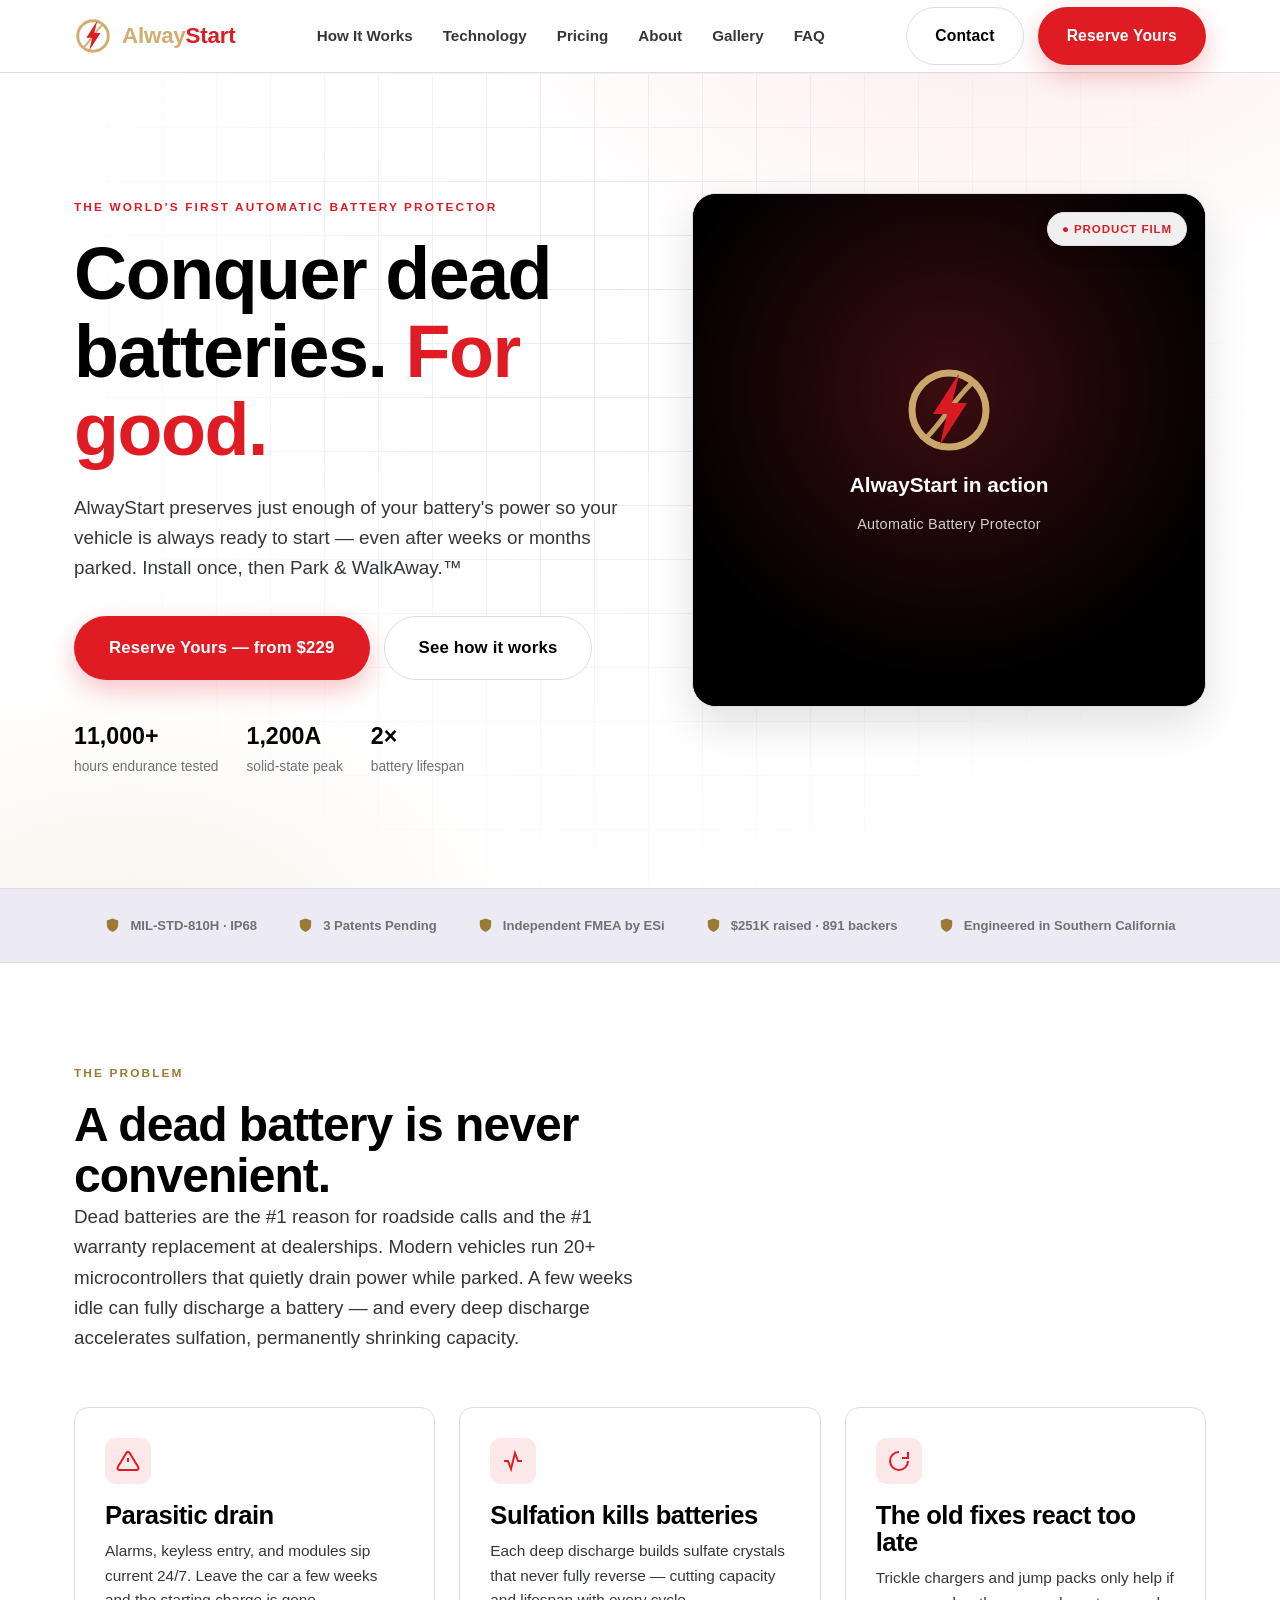
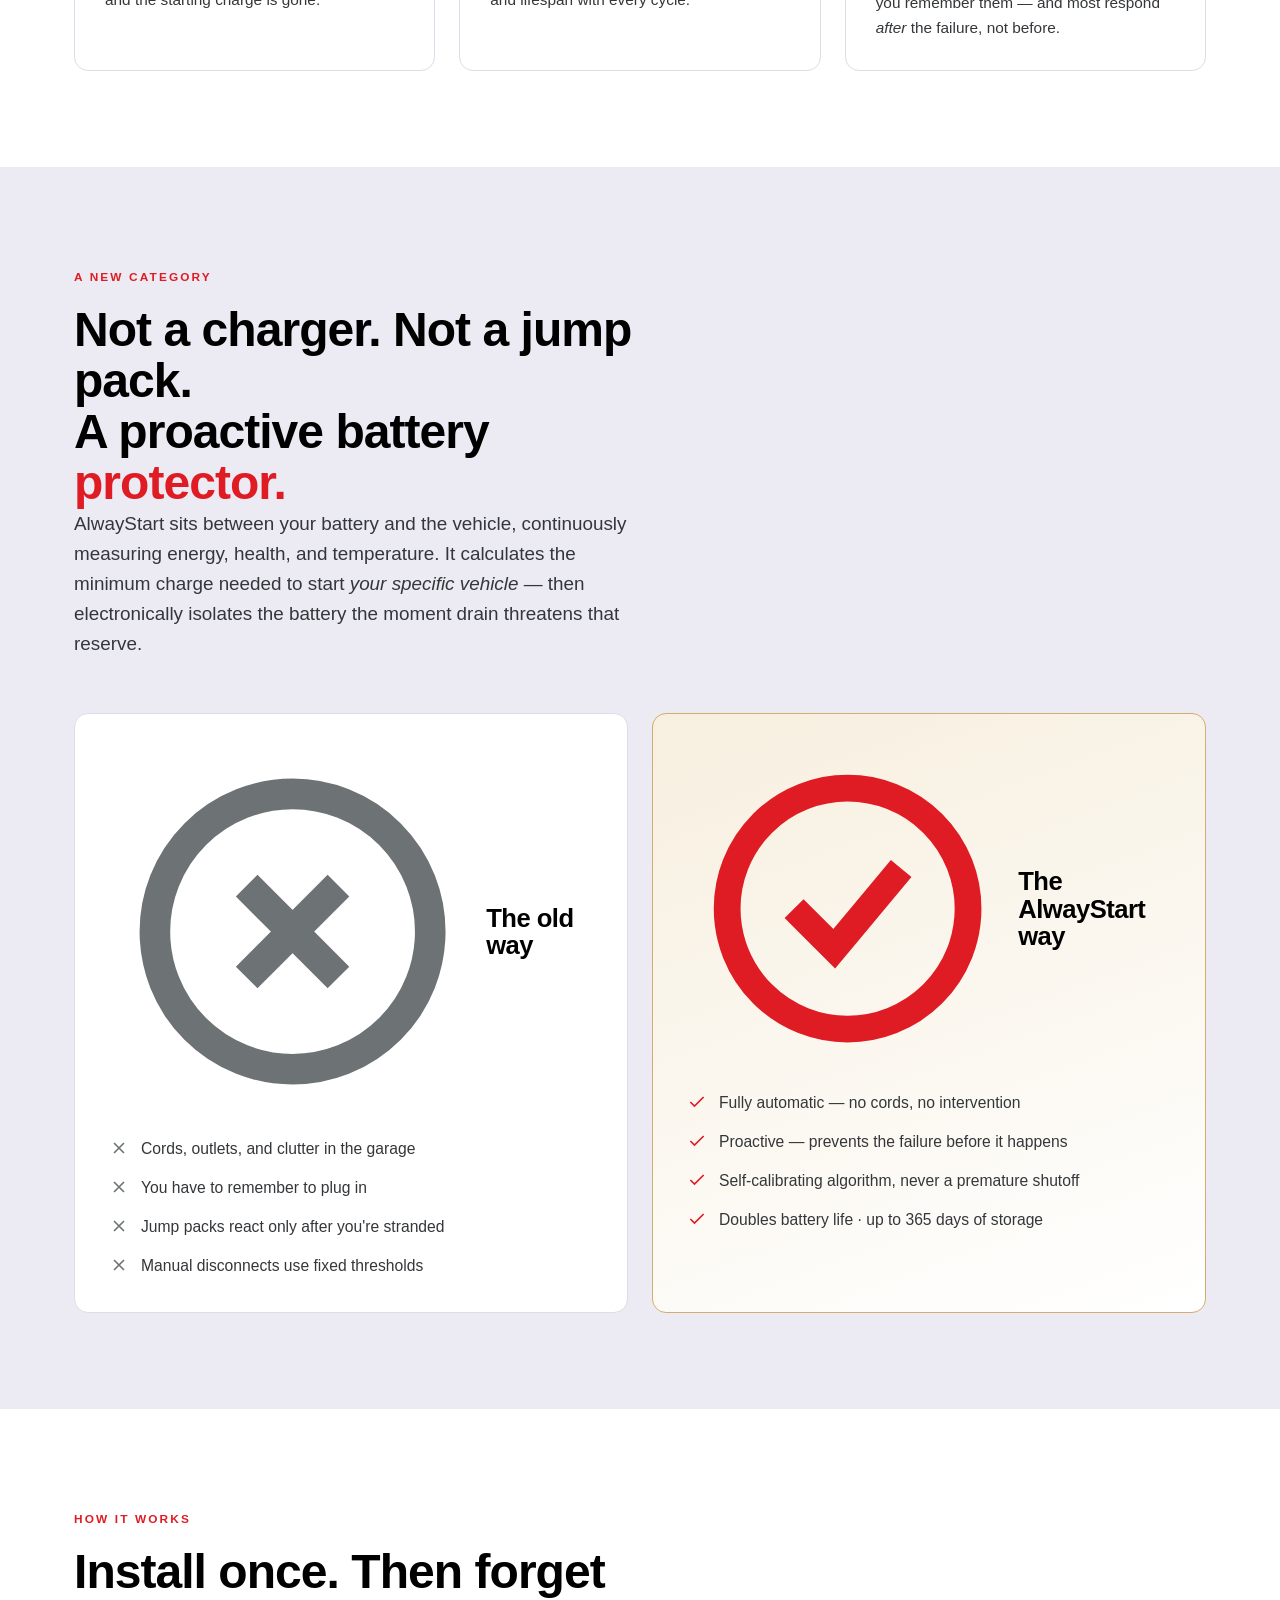
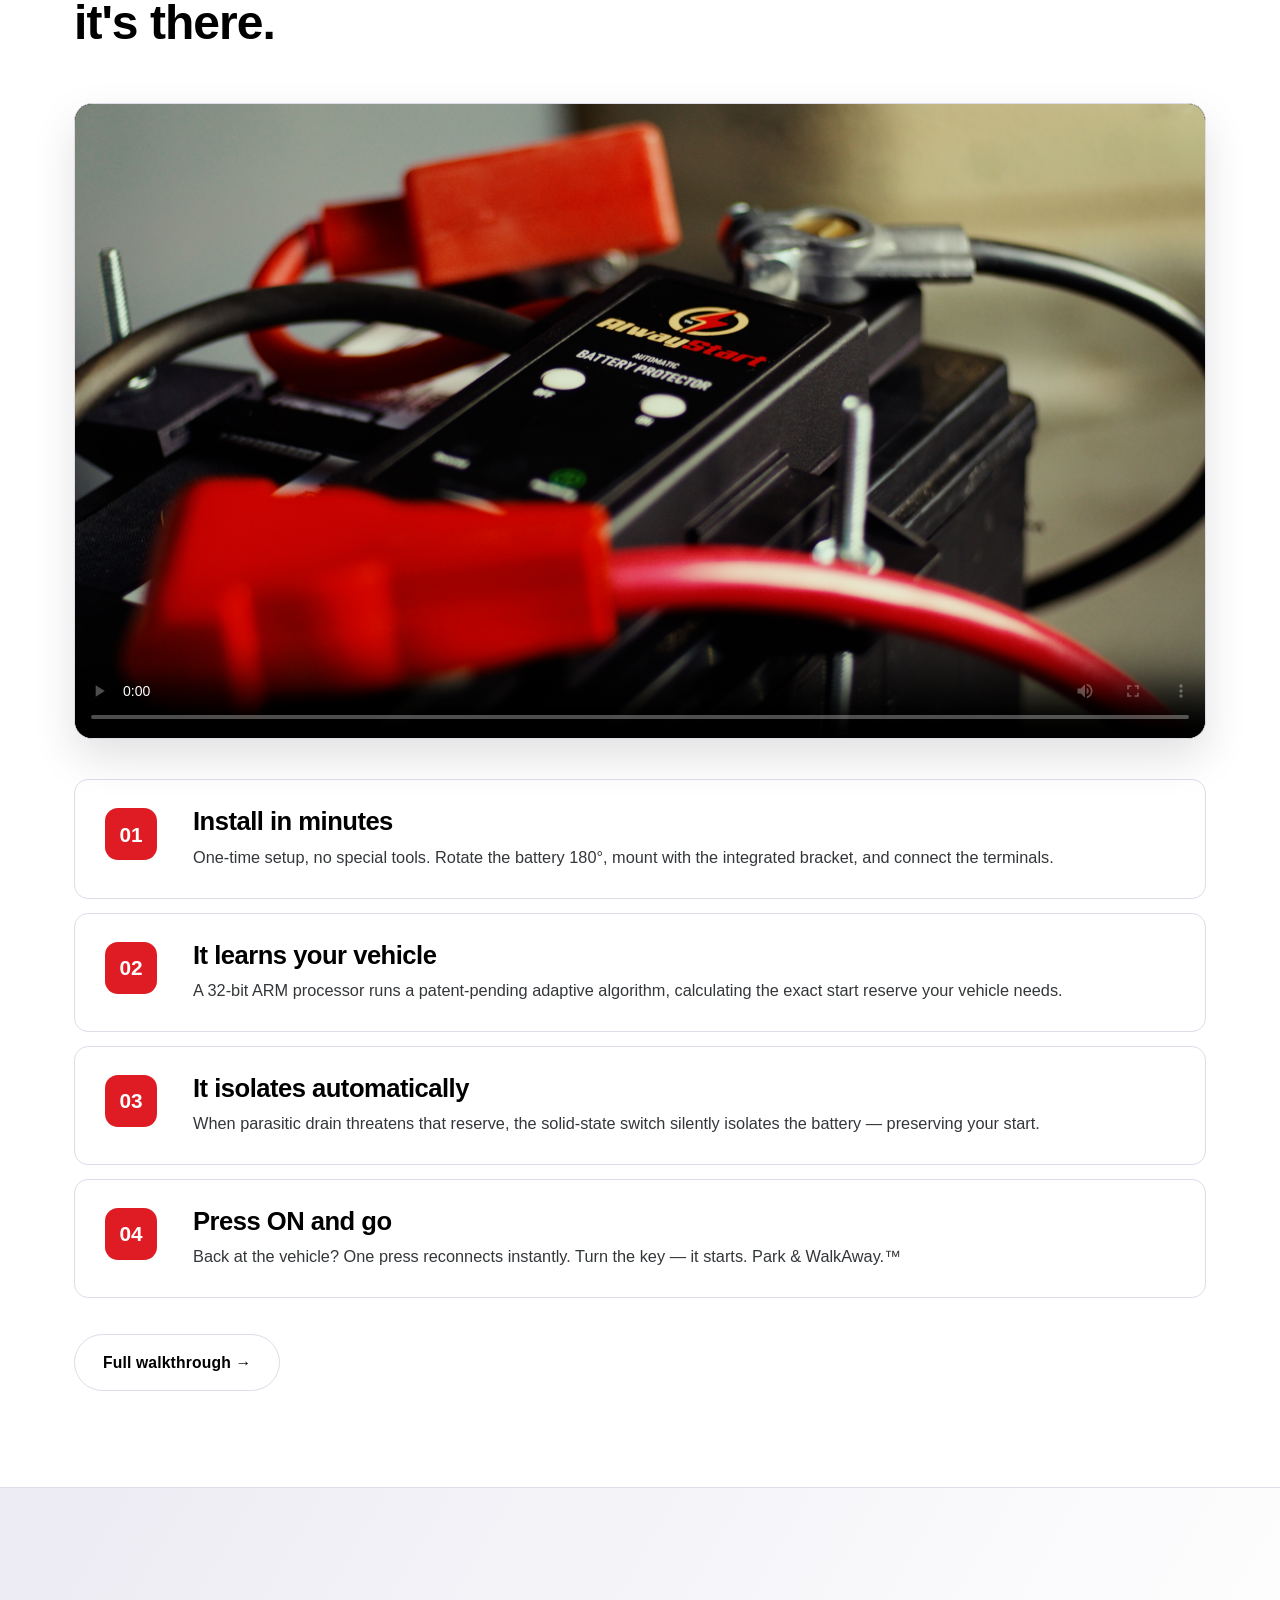
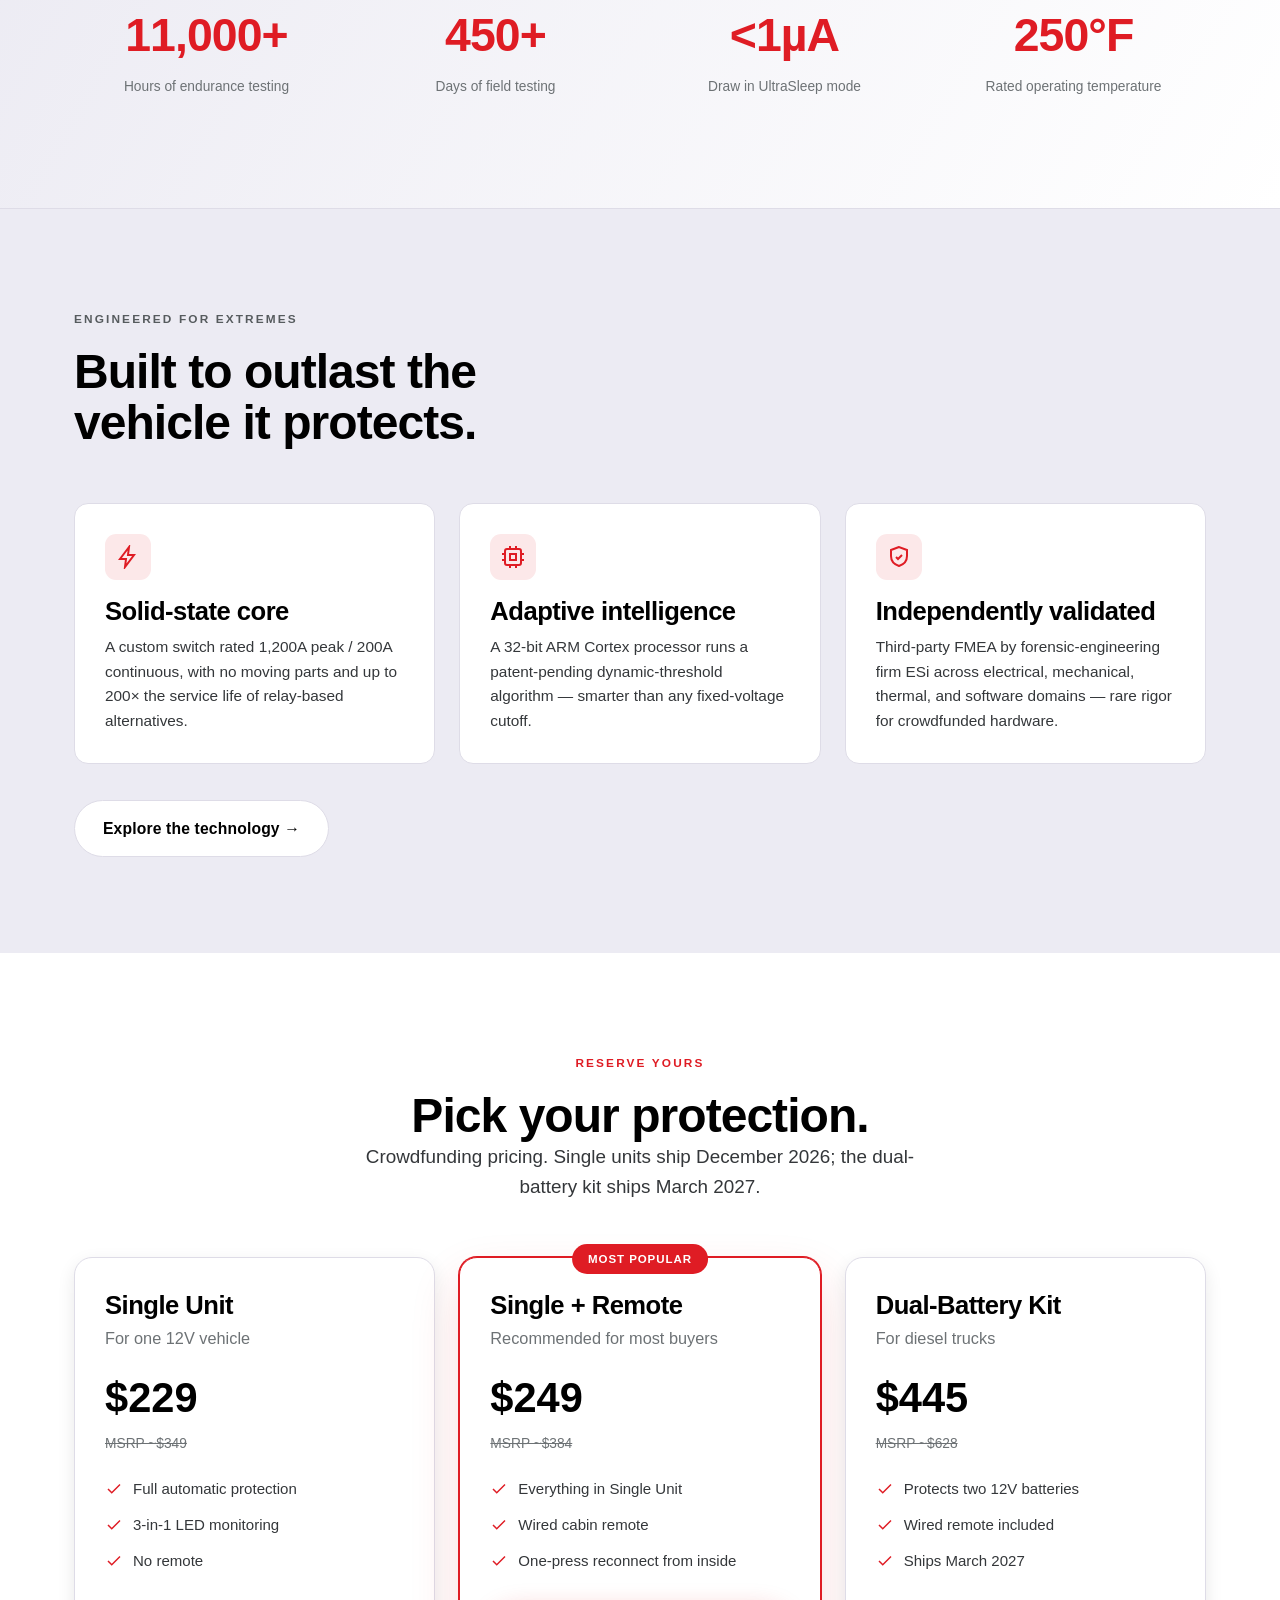
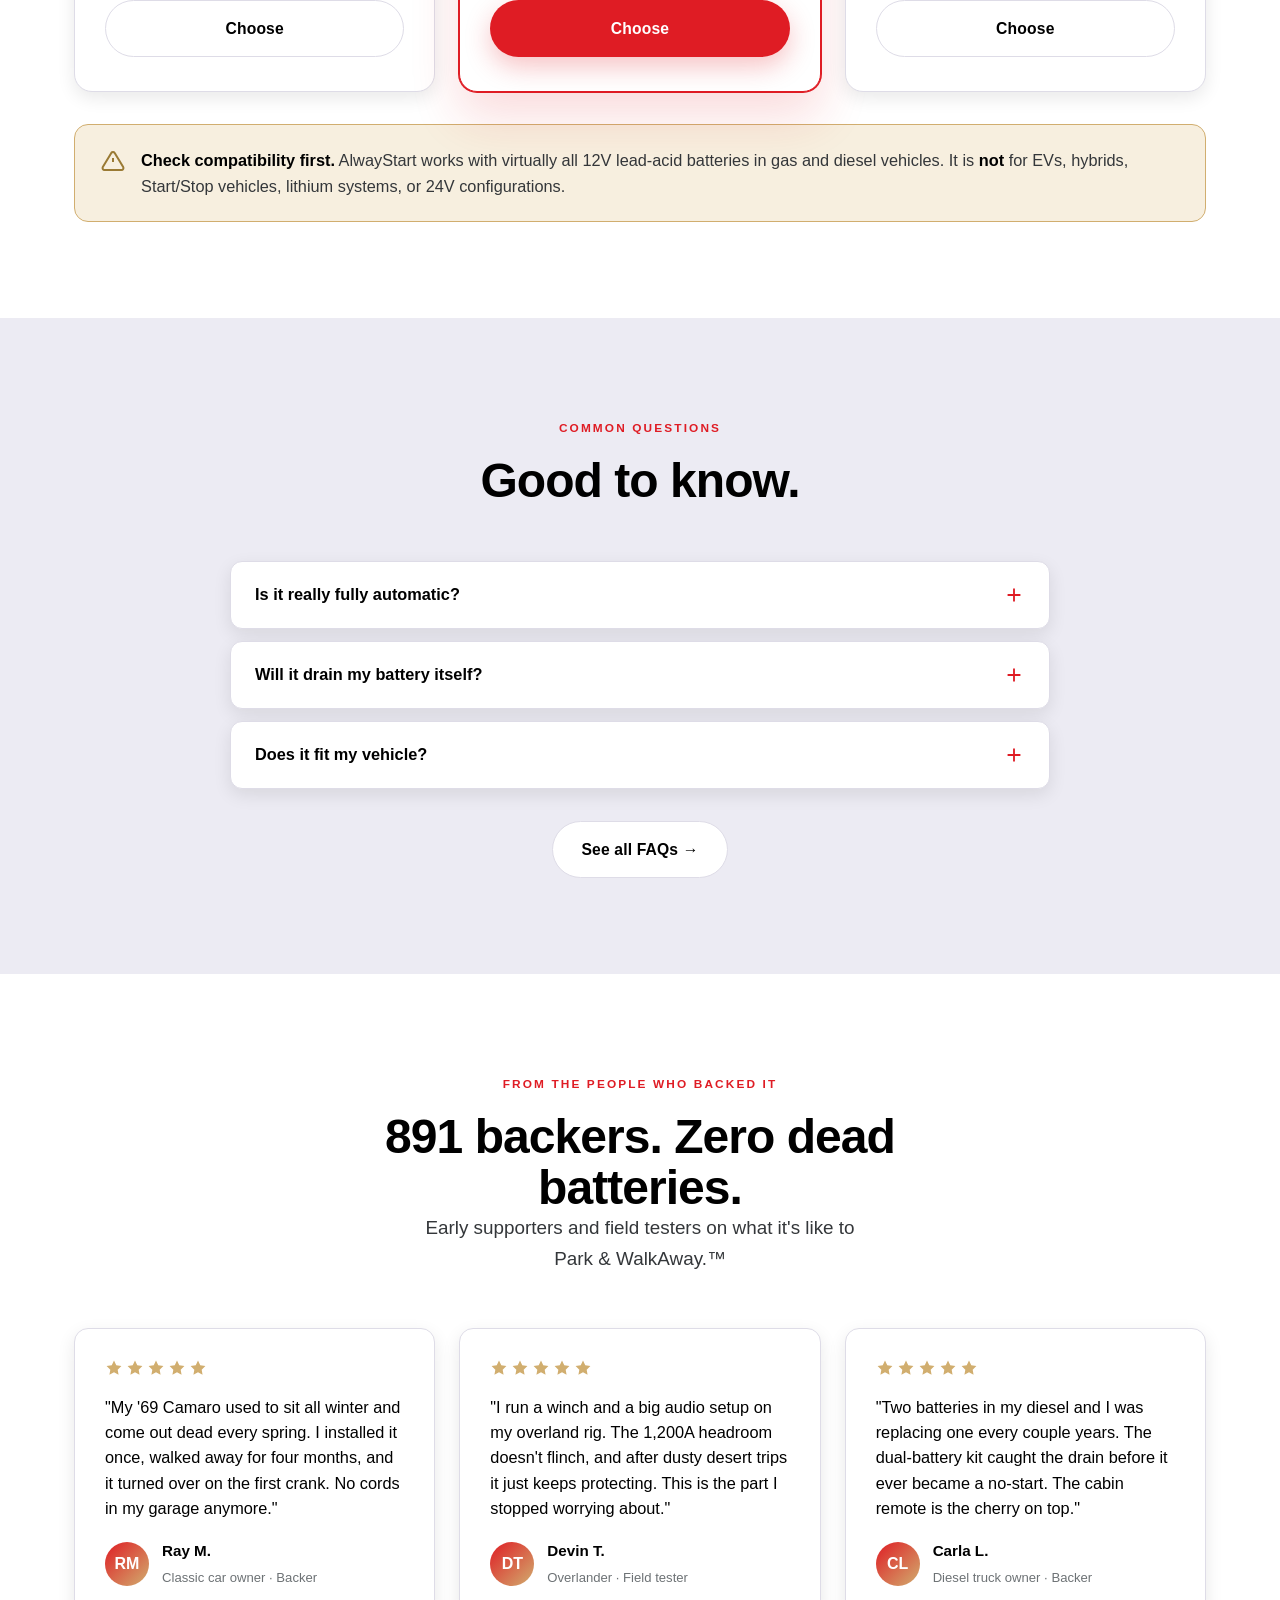
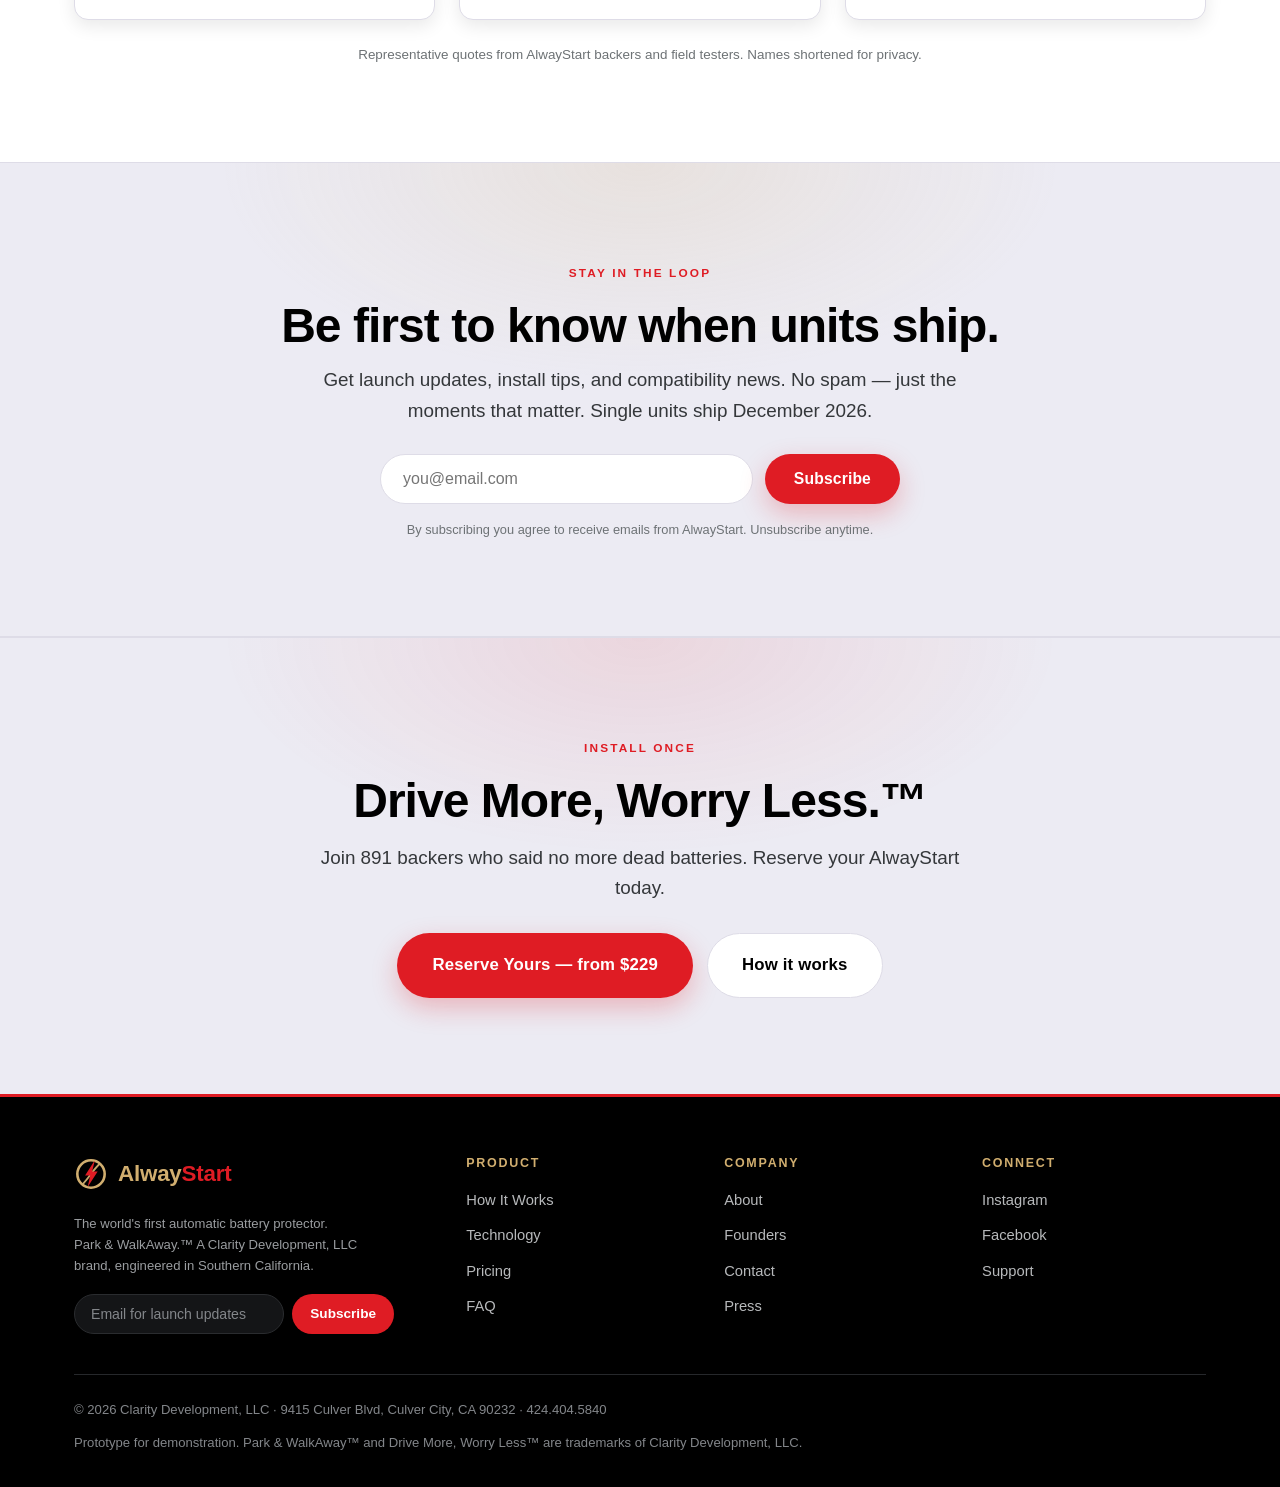
==== commit 78383895: "june 30" ====
--- a/index.html
+++ b/index.html
@@ -6,7 +6,7 @@
 <title>AlwayStart — The World's First Automatic Battery Protector</title>
 <meta name="description" content="AlwayStart preserves enough of your 12V battery's power so your vehicle is always ready to start. Install once, then Park & WalkAway. Zero maintenance, zero anxiety.">
 <link rel="preconnect" href="https://fonts.googleapis.com">
-<link href="https://fonts.googleapis.com/css2?family=Inter:wght@400;600;700;800&display=swap" rel="stylesheet">
+<link rel="icon" type="image/svg+xml" href="assets/logo-mark.svg">
 <link rel="stylesheet" href="styles.css">
 </head>
 <body>
@@ -14,16 +14,14 @@
 <!-- NAV -->
 <header class="nav">
   <div class="container nav-inner">
-    <a href="index.html" class="brand">
-      <span class="mark"><svg viewBox="0 0 24 24" fill="none"><path d="M13 2 4 14h6l-1 8 9-12h-6l1-8Z" fill="#05140b"/></svg></span>
-      <span>AlwayStart<small>A Clarity Development Brand</small></span>
-    </a>
+    <a href="index.html" class="brand" aria-label="AlwayStart home"><img src="assets/logo-mark.svg" alt="" class="brand-mark"><span class="brand-word"><b>Alway</b><i>Start</i></span></a>
     <nav>
       <ul class="nav-links">
         <li><a href="how-it-works.html">How It Works</a></li>
         <li><a href="technology.html">Technology</a></li>
         <li><a href="pricing.html">Pricing</a></li>
         <li><a href="about.html">About</a></li>
+        <li><a href="media.html">Gallery</a></li>
         <li><a href="faq.html">FAQ</a></li>
       </ul>
     </nav>
@@ -53,57 +51,16 @@
         <div><b>2×</b>battery lifespan</div>
       </div>
     </div>
-    <div class="slider reveal" id="heroSlider" aria-roledescription="carousel" aria-label="AlwayStart highlights">
-      <div class="slide-progress" id="slideProgress"></div>
-      <div class="slides">
-
-        <div class="slide s1 active">
-          <div class="slide-inner">
-            <div class="device-unit">
-              <div class="logo">ALWAYSTART</div>
-              <div class="leds"><span class="led on-g"></span><span class="led on-b"></span><span class="led"></span></div>
-              <span class="term l"></span><span class="term r"></span>
-            </div>
-            <span class="kicker">● Live · Protecting</span>
-            <h3>Always watching your start reserve</h3>
-            <p>Solid-state monitoring, 24/7, with zero cords.</p>
-          </div>
-        </div>
-
-        <div class="slide s2">
-          <div class="slide-inner">
-            <div class="device-unit">
-              <div class="logo">ALWAYSTART</div>
-              <div class="leds"><span class="led on-g"></span><span class="led"></span><span class="led on-b"></span></div>
-              <span class="term l"></span><span class="term r"></span>
-            </div>
-            <span class="kicker">● Isolated · Reserve Safe</span>
-            <h3>Parked for months? Still starts.</h3>
-            <p>It isolates before parasitic drain can strand you.</p>
-          </div>
-        </div>
-
-        <div class="slide s3">
-          <div class="slide-inner">
-            <div class="big">1,200A<small>Solid-state peak · 200A continuous</small></div>
-            <span class="kicker">Engineered for extremes</span>
-            <h3>Headroom for winches, audio &amp; big builds</h3>
-          </div>
-        </div>
-
-        <div class="slide s4">
-          <div class="slide-inner">
-            <div class="big">11,000+<small>Hours endurance tested · 450+ days in the field</small></div>
-            <span class="kicker">Proven, not promised</span>
-            <h3>From Utah cold to Palm Springs heat</h3>
-          </div>
-        </div>
-
-      </div>
-
-      <button class="slide-arrow prev" id="slidePrev" aria-label="Previous slide"><svg viewBox="0 0 24 24" fill="none" stroke="currentColor" stroke-width="2.4"><path d="M15 18l-6-6 6-6"/></svg></button>
-      <button class="slide-arrow next" id="slideNext" aria-label="Next slide"><svg viewBox="0 0 24 24" fill="none" stroke="currentColor" stroke-width="2.4"><path d="M9 6l6 6-6 6"/></svg></button>
-      <div class="slide-dots" id="slideDots"></div>
+    <div class="hero-media reveal">
+      <span class="hero-badge">● PRODUCT FILM</span>
+      <video class="hero-video" autoplay muted loop playsinline preload="auto">
+        <source src="media/alwaystart-how-it-works-3d.mp4" type="video/mp4">
+      </video>
+      <div class="media-fallback">
+        <img src="assets/logo-mark.svg" alt="">
+        <b>AlwayStart in action</b>
+        <span>Automatic Battery Protector</span>
+      </div>
     </div>
   </div>
 </section>
@@ -184,6 +141,48 @@
     <div class="section-head reveal">
       <span class="eyebrow">How it works</span>
       <h2>Install once. Then forget it's there.</h2>
+    </div>
+    <div class="video-embed reveal" style="margin-bottom:40px; position:relative;">
+      <video controls playsinline preload="metadata" poster="assets/AS installed BMW2.jpg">
+        <source src="media/alwaystart-overview.mp4" type="video/mp4">
+        Your browser does not support the video tag.
+      </video>
+      <div aria-hidden="true" style="position:absolute; inset:0; display:flex; align-items:center; justify-content:center; pointer-events:none;">
+        <div style="width:76px;height:76px;border-radius:50%;background:rgba(8,12,24,.72);display:flex;align-items:center;justify-content:center;box-shadow:0 12px 36px rgba(0,0,0,.28);backdrop-filter:blur(6px);">
+          <svg viewBox="0 0 24 24" fill="currentColor" width="32" height="32" style="margin-left:4px; color:#fff">
+            <path d="M8 6.5v11l9-5.5-9-5.5Z"/>
+          </svg>
+        </div>
+      </div>
+      <div class="media-fallback">
+        <img src="assets/logo-mark.svg" alt="AlwayStart logo">
+        <b>How AlwayStart works — 3D</b>
+        <span>Inside the automatic battery protector</span>
+      </div>
+  
+
+    <!-- Duplicate of the above video for inclusion on how-it-works page
+         (template can be copied into how-it-works.html or injected via JS) -->
+    <template id="how-it-works-video">
+      <div class="video-embed reveal" style="margin-bottom:40px; position:relative;">
+        <video controls playsinline preload="metadata" poster="assets/AS installed BMW2.jpg">
+          <source src="media/alwaystart-how-it-works-3d.mp4" type="video/mp4">
+          Your browser does not support the video tag.
+        </video>
+        <div aria-hidden="true" style="position:absolute; inset:0; display:flex; align-items:center; justify-content:center; pointer-events:none;">
+          <div style="width:76px;height:76px;border-radius:50%;background:rgba(8,12,24,.72);display:flex;align-items:center;justify-content:center;box-shadow:0 12px 36px rgba(0,0,0,.28);backdrop-filter:blur(6px);">
+            <svg viewBox="0 0 24 24" fill="currentColor" width="32" height="32" style="margin-left:4px; color:#fff">
+              <path d="M8 6.5v11l9-5.5-9-5.5Z"/>
+            </svg>
+          </div>
+        </div>
+        <div class="media-fallback">
+          <img src="assets/logo-mark.svg" alt="AlwayStart logo">
+          <b>How AlwayStart works — 3D</b>
+          <span>Inside the automatic battery protector</span>
+        </div>
+      </div>
+    </template>
     </div>
     <div class="steps">
       <div class="step reveal"><span class="num"></span><div><h3>Install in minutes</h3><p>One-time setup, no special tools. Rotate the battery 180°, mount with the integrated bracket, and connect the terminals.</p></div></div>
@@ -387,7 +386,7 @@
   <div class="container">
     <div class="foot-grid">
       <div>
-        <a href="index.html" class="brand"><span class="mark"><svg viewBox="0 0 24 24" fill="none"><path d="M13 2 4 14h6l-1 8 9-12h-6l1-8Z" fill="#05140b"/></svg></span><span>AlwayStart</span></a>
+        <a href="index.html" class="brand" aria-label="AlwayStart home"><img src="assets/logo-mark.svg" alt="" class="brand-mark foot-mark"><span class="brand-word"><b>Alway</b><i>Start</i></span></a>
         <p class="foot-note">The world's first automatic battery protector. Park&nbsp;&&nbsp;WalkAway.™ A Clarity Development, LLC brand, engineered in Southern California.</p>
         <div class="foot-news">
           <form data-news>
--- a/styles.css
+++ b/styles.css
@@ -1,31 +1,37 @@
 /* ============================================================
-   AlwayStart — Website Prototype  ·  LIGHT THEME
-   Brand system: confident engineer, clean, proof-driven
+   AlwayStart — Website Prototype
+   Brand theme: black / red / gold / gray on white
+   Palette: #000000 #DF1C24 #D1AE6F #6D7275 #ECEBF3
+   Fonts: Aptos (Display / Black / Extra Bold / Light) → Arial
    ============================================================ */
 
 :root{
-  /* Surfaces (light) */
+  /* Surfaces (white-based) */
   --ink:        #ffffff;   /* page base */
-  --ink-2:      #f4f7fa;   /* alt sections */
-  --ink-3:      #ffffff;   /* cards (with border) */
-  --line:       #e3e9ef;   /* hairlines */
-  --steel:      #687585;   /* muted text */
-  --fog:        #38424f;   /* body / secondary text */
-  --white:      #0d1620;   /* headings / "ink" text (name kept for HTML compat) */
-  /* Signal / energy */
-  --volt:       #0fa15a;   /* brand green — AA on white */
-  --volt-soft:  #e7f7ee;   /* green tint backgrounds */
-  --volt-dim:   #0c8a4c;
-  --amber:      #c87f04;   /* warning / proof accent */
-  --amber-soft: #fdf4e1;
-  --red:        #d83a3a;   /* problem / dead battery */
-  --blue:       #0d76c2;   /* tech accent */
+  --ink-2:      #ECEBF3;   /* alt sections (brand light) */
+  --ink-3:      #ffffff;   /* cards */
+  --line:       #dedce7;   /* hairlines */
+  --steel:      #6D7275;   /* muted text (brand gray) */
+  --fog:        #34373a;   /* body / secondary text */
+  --white:      #000000;   /* headings / ink text (name kept for compat) */
+  /* Brand signal colors */
+  --volt:       #DF1C24;   /* primary accent = brand red */
+  --volt-soft:  #fce8e9;   /* red tint backgrounds */
+  --volt-dim:   #b9151c;   /* red hover */
+  --gold:       #D1AE6F;   /* brand gold (fills, ring, borders) */
+  --gold-ink:   #9a7a34;   /* readable gold for text on white */
+  --gold-soft:  #f7efdf;   /* gold tint backgrounds */
+  --amber:      #9a7a34;   /* legacy "amber" accent → gold-ink */
+  --amber-soft: #f7efdf;
+  --red:        #DF1C24;   /* problem / dead battery */
+  --blue:       #565b5e;   /* legacy "blue" accent → dark gray */
   /* Type + spacing */
-  --font: "Inter", "Helvetica Neue", Arial, system-ui, sans-serif;
+  --font:      "Aptos", "Aptos Display", Arial, Helvetica, sans-serif;
+  --font-head: "Aptos Display", "Aptos", "Aptos Black", Arial, Helvetica, sans-serif;
   --maxw: 1180px;
   --radius: 14px;
-  --shadow: 0 18px 44px rgba(13,22,32,.10);
-  --shadow-sm: 0 6px 18px rgba(13,22,32,.08);
+  --shadow: 0 18px 44px rgba(0,0,0,.12);
+  --shadow-sm: 0 6px 18px rgba(0,0,0,.09);
 }
 
 *{box-sizing:border-box;margin:0;padding:0}
@@ -40,7 +46,7 @@
 }
 a{color:inherit;text-decoration:none}
 img{max-width:100%;display:block}
-h1,h2,h3,h4{color:var(--white);line-height:1.08;letter-spacing:-.02em;font-weight:800}
+h1,h2,h3,h4{font-family:var(--font-head);color:var(--white);line-height:1.06;letter-spacing:-.02em;font-weight:900}
 h1{font-size:clamp(2.4rem,6vw,4.6rem)}
 h2{font-size:clamp(1.9rem,4vw,3rem)}
 h3{font-size:clamp(1.2rem,2.4vw,1.6rem)}
@@ -48,48 +54,45 @@
 .container{max-width:var(--maxw);margin:0 auto;padding:0 24px}
 section{padding:96px 0}
 .eyebrow{
-  display:inline-block;font-size:.74rem;font-weight:700;letter-spacing:.18em;
+  display:inline-block;font-size:.74rem;font-weight:800;letter-spacing:.18em;
   text-transform:uppercase;color:var(--volt);margin-bottom:18px;
 }
-.eyebrow.amber{color:var(--amber)}
+.eyebrow.amber{color:var(--gold-ink)}
 .eyebrow.blue{color:var(--blue)}
-.lead{font-size:1.18rem;color:var(--fog);max-width:62ch}
+.lead{font-size:1.18rem;color:var(--fog);max-width:62ch;font-weight:400}
 .muted{color:var(--steel)}
 .center{text-align:center}
 .center .lead{margin-left:auto;margin-right:auto}
 
 /* ---------- Buttons ---------- */
 .btn{
-  display:inline-flex;align-items:center;gap:.55em;
-  font-weight:700;font-size:.98rem;letter-spacing:.01em;
+  display:inline-flex;align-items:center;gap:.55em;font-family:var(--font);
+  font-weight:800;font-size:.98rem;letter-spacing:.01em;
   padding:15px 28px;border-radius:999px;cursor:pointer;border:1px solid transparent;
   transition:transform .15s ease, box-shadow .2s ease, background .2s ease;
 }
 .btn:hover{transform:translateY(-2px)}
-.btn-primary{background:var(--volt);color:#ffffff;box-shadow:0 10px 26px rgba(15,161,90,.28)}
-.btn-primary:hover{background:var(--volt-dim);box-shadow:0 14px 32px rgba(15,161,90,.36)}
+.btn-primary{background:var(--volt);color:#fff;box-shadow:0 10px 26px rgba(223,28,36,.26)}
+.btn-primary:hover{background:var(--volt-dim);box-shadow:0 14px 32px rgba(223,28,36,.34)}
 .btn-ghost{background:#fff;color:var(--white);border-color:var(--line)}
-.btn-ghost:hover{border-color:var(--steel);background:#f7fafc}
+.btn-ghost:hover{border-color:var(--gold);background:var(--gold-soft)}
 .btn-lg{padding:18px 34px;font-size:1.05rem}
 
 /* ---------- Nav ---------- */
 header.nav{
   position:sticky;top:0;z-index:60;
-  background:rgba(255,255,255,.82);backdrop-filter:blur(14px);
+  background:rgba(255,255,255,.86);backdrop-filter:blur(14px);
   border-bottom:1px solid var(--line);
 }
-.nav-inner{display:flex;align-items:center;justify-content:space-between;height:70px}
-.brand{display:flex;align-items:center;gap:11px;font-weight:800;color:var(--white);letter-spacing:-.02em;font-size:1.18rem}
-.brand .mark{
-  width:30px;height:30px;border-radius:8px;display:grid;place-items:center;
-  background:linear-gradient(135deg,var(--volt),var(--volt-dim));
-  box-shadow:0 4px 12px rgba(15,161,90,.35);
-}
-.brand .mark svg{width:18px;height:18px}
-.brand .mark svg path{fill:#fff}
-.brand small{font-weight:600;font-size:.6rem;color:var(--steel);display:block;letter-spacing:.12em;text-transform:uppercase}
+.nav-inner{display:flex;align-items:center;justify-content:space-between;height:72px}
+.brand{display:inline-flex;align-items:center;gap:10px}
+.brand-mark{width:38px;height:38px;flex:none}
+.foot-mark{width:34px;height:34px}
+.brand-word{font-family:var(--font-head);font-weight:900;font-size:1.4rem;letter-spacing:-.01em;line-height:1;white-space:nowrap}
+.brand-word b{color:var(--gold);font-weight:900}
+.brand-word i{color:var(--volt);font-style:normal;font-weight:900}
 .nav-links{display:flex;align-items:center;gap:30px;list-style:none}
-.nav-links a{font-size:.95rem;font-weight:600;color:var(--fog);transition:color .15s}
+.nav-links a{font-size:.95rem;font-weight:700;color:var(--fog);transition:color .15s}
 .nav-links a:hover,.nav-links a.active{color:var(--volt)}
 .nav-cta{display:flex;align-items:center;gap:14px}
 .nav-toggle{display:none;background:none;border:0;cursor:pointer;flex-direction:column;gap:5px;padding:8px}
@@ -99,86 +102,99 @@
 .hero{
   position:relative;padding:120px 0 110px;
   background:
-    radial-gradient(900px 500px at 78% -8%, rgba(15,161,90,.10), transparent 60%),
-    radial-gradient(700px 500px at 10% 110%, rgba(13,118,194,.08), transparent 60%),
+    radial-gradient(900px 500px at 78% -8%, rgba(223,28,36,.08), transparent 60%),
+    radial-gradient(700px 500px at 10% 110%, rgba(209,174,111,.14), transparent 60%),
     var(--ink);
   overflow:hidden;
 }
 .hero .grid-bg{position:absolute;inset:0;opacity:.7;
   background-image:linear-gradient(var(--line) 1px,transparent 1px),linear-gradient(90deg,var(--line) 1px,transparent 1px);
   background-size:54px 54px;mask-image:radial-gradient(circle at 50% 30%,#000,transparent 75%);}
-.hero-grid{display:grid;grid-template-columns:1.05fr .95fr;gap:50px;align-items:center;position:relative}
+.hero-grid{display:grid;grid-template-columns:1.05fr .95fr;gap:50px;position:relative}
 .hero h1 span{color:var(--volt)}
 .hero .lead{margin:24px 0 32px}
 .hero-cta{display:flex;gap:14px;flex-wrap:wrap}
 .hero-proof{display:flex;gap:28px;margin-top:38px;flex-wrap:wrap}
 .hero-proof div{font-size:.86rem;color:var(--steel)}
-.hero-proof b{display:block;color:var(--white);font-size:1.45rem;font-weight:800}
-
-/* Device visual */
+.hero-proof b{display:block;font-family:var(--font-head);color:var(--white);font-size:1.45rem;font-weight:900}
+
+/* Device visual (physical product = dark, like the logo on black) */
 .device{
   position:relative;aspect-ratio:1/1;border-radius:24px;
-  background:linear-gradient(160deg,#eef3f8,#e3eaf1);
+  background:linear-gradient(160deg,#f3f2f8,#e7e6ee);
   border:1px solid var(--line);box-shadow:var(--shadow);
   display:grid;place-items:center;overflow:hidden;
 }
 .device::before{content:"";position:absolute;inset:0;
-  background:radial-gradient(circle at 50% 40%,rgba(15,161,90,.10),transparent 60%)}
+  background:radial-gradient(circle at 50% 40%,rgba(209,174,111,.18),transparent 60%)}
 .device-unit{
   width:62%;aspect-ratio:1/1.1;border-radius:18px;position:relative;
-  background:linear-gradient(150deg,#222d38,#11181f);
-  border:1px solid #34424f;box-shadow:inset 0 2px 0 rgba(255,255,255,.06),0 20px 40px rgba(13,22,32,.28);
+  background:linear-gradient(150deg,#1b1c1e,#000);
+  border:1px solid #2c2d30;box-shadow:inset 0 2px 0 rgba(255,255,255,.06),0 20px 40px rgba(0,0,0,.30);
   display:flex;flex-direction:column;align-items:center;justify-content:center;gap:14px;
 }
-.device-unit .logo{font-weight:800;color:#f3f7fa;letter-spacing:.04em;font-size:1rem}
+.device-unit .logo{font-family:var(--font-head);font-weight:900;color:#fff;letter-spacing:.04em;font-size:1rem}
 .device-unit .leds{display:flex;gap:10px}
-.led{width:11px;height:11px;border-radius:50%;background:#3a4856}
-.led.on-g{background:#21e07a;box-shadow:0 0 12px #21e07a;animation:pulse 2.2s infinite}
-.led.on-b{background:#38bdf8;box-shadow:0 0 12px #38bdf8}
-.led.on-a{background:#ffb020;box-shadow:0 0 12px #ffb020}
-.device-unit .term{position:absolute;bottom:-9px;width:22px;height:18px;border-radius:0 0 5px 5px;background:#c9a24b}
+.led{width:11px;height:11px;border-radius:50%;background:#3a3b3e}
+.led.on-g{background:#DF1C24;box-shadow:0 0 12px #DF1C24;animation:pulse 2.2s infinite}
+.led.on-b{background:#D1AE6F;box-shadow:0 0 12px #D1AE6F}
+.led.on-a{background:#9aa0a4;box-shadow:0 0 12px #9aa0a4}
+.device-unit .term{position:absolute;bottom:-9px;width:22px;height:18px;border-radius:0 0 5px 5px;background:#D1AE6F}
 .device-unit .term.l{left:24%}.device-unit .term.r{right:24%}
 @keyframes pulse{0%,100%{opacity:1}50%{opacity:.45}}
-.device-badge{position:absolute;top:18px;right:18px;background:rgba(255,255,255,.92);border:1px solid var(--line);
-  border-radius:999px;padding:7px 14px;font-size:.72rem;font-weight:700;color:var(--volt);letter-spacing:.08em;box-shadow:var(--shadow-sm);z-index:3}
-
-/* ---------- Hero slider (auto-looping) ---------- */
+.device-badge{position:absolute;top:18px;right:18px;background:rgba(255,255,255,.94);border:1px solid var(--line);
+  border-radius:999px;padding:7px 14px;font-size:.72rem;font-weight:800;color:var(--volt);letter-spacing:.08em;box-shadow:var(--shadow-sm);z-index:3}
+
+/* ---------- Hero slider (auto-looping, dark like logo-on-black) ---------- */
 .slider{position:relative;aspect-ratio:1/1;border-radius:24px;overflow:hidden;
-  border:1px solid var(--line);box-shadow:var(--shadow);background:#0d1620}
+  border:1px solid var(--line);box-shadow:var(--shadow);background:#000}
 .slides{position:relative;width:100%;height:100%}
 .slide{position:absolute;inset:0;display:grid;place-items:center;padding:34px;text-align:center;
   opacity:0;transform:scale(1.04);transition:opacity .8s ease,transform 6s ease;pointer-events:none}
 .slide.active{opacity:1;transform:scale(1);pointer-events:auto}
-/* each slide a distinct branded scene */
-.slide.s1{background:radial-gradient(circle at 50% 38%,#16324a,#0d1620 70%)}
-.slide.s2{background:radial-gradient(circle at 50% 40%,#0f3a2a,#0d1620 70%)}
-.slide.s3{background:linear-gradient(160deg,#1a2433,#0d1620)}
-.slide.s4{background:radial-gradient(circle at 50% 35%,#3a2a12,#0d1620 72%)}
+.slide.s1{background:radial-gradient(circle at 50% 38%,#3a0d10,#000 70%)}
+.slide.s2{background:radial-gradient(circle at 50% 40%,#2e2410,#000 70%)}
+.slide.s3{background:linear-gradient(160deg,#1c1c1e,#000)}
+.slide.s4{background:radial-gradient(circle at 50% 35%,#3a0d10,#000 72%)}
 .slide-inner{display:flex;flex-direction:column;align-items:center;gap:18px;max-width:84%}
-.slide .kicker{font-size:.72rem;font-weight:700;letter-spacing:.16em;text-transform:uppercase;color:var(--volt)}
-.slide.s4 .kicker{color:#ffb020}
+.slide .kicker{font-size:.72rem;font-weight:800;letter-spacing:.16em;text-transform:uppercase;color:var(--volt)}
+.slide.s2 .kicker,.slide.s4 .kicker{color:var(--gold)}
 .slide h3{color:#fff;font-size:clamp(1.3rem,2.6vw,1.9rem);line-height:1.15}
-.slide p{color:#c7d2dc;font-size:.95rem}
-.slide .big{font-size:clamp(2.6rem,7vw,3.8rem);font-weight:800;color:#fff;letter-spacing:-.02em;line-height:1}
-.slide .big small{display:block;font-size:.9rem;font-weight:600;letter-spacing:.04em;color:#8fa0b0;margin-top:8px}
+.slide p{color:#cfd0d2;font-size:.95rem}
+.slide .big{font-family:var(--font-head);font-size:clamp(2.6rem,7vw,3.8rem);font-weight:900;color:#fff;letter-spacing:-.02em;line-height:1}
+.slide .big small{display:block;font-size:.9rem;font-weight:600;letter-spacing:.04em;color:#9a9ca0;margin-top:8px}
 .slide .device-unit{width:46%;min-width:140px}
-/* slider chrome */
-.slider .device-badge{z-index:4}
 .slide-dots{position:absolute;left:0;right:0;bottom:18px;display:flex;gap:9px;justify-content:center;z-index:4}
 .slide-dots button{width:9px;height:9px;border-radius:50%;border:0;cursor:pointer;background:rgba(255,255,255,.35);transition:.2s;padding:0}
 .slide-dots button.active{background:var(--volt);width:26px;border-radius:6px}
 .slide-arrow{position:absolute;top:50%;transform:translateY(-50%);z-index:4;width:38px;height:38px;border-radius:50%;
-  border:1px solid rgba(255,255,255,.25);background:rgba(13,22,32,.5);color:#fff;cursor:pointer;display:grid;place-items:center;transition:.2s}
+  border:1px solid rgba(255,255,255,.25);background:rgba(0,0,0,.5);color:#fff;cursor:pointer;display:grid;place-items:center;transition:.2s}
 .slide-arrow:hover{background:var(--volt);border-color:var(--volt)}
 .slide-arrow svg{width:18px;height:18px}
 .slide-arrow.prev{left:14px}.slide-arrow.next{right:14px}
 .slide-progress{position:absolute;top:0;left:0;height:3px;background:var(--volt);width:0;z-index:4;transition:width .15s linear}
 
+/* ---------- Hero video / media ---------- */
+.hero-media{position:relative;aspect-ratio:1/1;border-radius:24px;overflow:hidden;
+  border:1px solid var(--line);box-shadow:var(--shadow);background:#000}
+.hero-video{position:absolute;inset:0;width:100%;height:100%;object-fit:cover;z-index:2;background:transparent}
+.hero-badge{position:absolute;top:18px;right:18px;z-index:3;background:rgba(255,255,255,.94);border:1px solid var(--line);
+  border-radius:999px;padding:7px 14px;font-size:.72rem;font-weight:800;color:var(--volt);letter-spacing:.08em;box-shadow:var(--shadow-sm)}
+/* fallback shows when the mp4 is absent (sits behind the video layer) */
+.media-fallback{position:absolute;inset:0;z-index:1;display:flex;flex-direction:column;align-items:center;justify-content:center;
+  gap:12px;text-align:center;padding:30px;background:radial-gradient(circle at 50% 38%,#3a0d10,#000 72%)}
+.media-fallback img{width:92px;height:92px;opacity:.96}
+.media-fallback b{font-family:var(--font-head);color:#fff;font-size:1.3rem;font-weight:900}
+.media-fallback span{color:#cfd0d2;font-size:.9rem;letter-spacing:.02em}
+.video-embed{position:relative;border-radius:18px;overflow:hidden;border:1px solid var(--line);box-shadow:var(--shadow);background:#000;aspect-ratio:16/9}
+.video-embed video{position:absolute;inset:0;width:100%;height:100%;object-fit:cover;z-index:2;background:transparent}
+.video-embed .media-fallback{background:linear-gradient(160deg,#1c1c1e,#000)}
+
 /* ---------- Logos / trust strip ---------- */
 .strip{background:var(--ink-2);border-top:1px solid var(--line);border-bottom:1px solid var(--line);padding:26px 0}
 .strip-inner{display:flex;flex-wrap:wrap;gap:18px 40px;justify-content:center;align-items:center}
-.strip-item{font-size:.82rem;color:var(--steel);font-weight:600;display:flex;align-items:center;gap:9px}
-.strip-item svg{width:17px;height:17px;color:var(--volt)}
+.strip-item{font-size:.82rem;color:var(--steel);font-weight:700;display:flex;align-items:center;gap:9px}
+.strip-item svg{width:17px;height:17px;color:var(--gold-ink)}
 
 /* ---------- Sections / cards ---------- */
 .alt{background:var(--ink-2)}
@@ -189,7 +205,7 @@
   background:var(--ink-3);border:1px solid var(--line);border-radius:var(--radius);
   padding:30px;transition:transform .2s ease,border-color .2s ease,box-shadow .2s ease;
 }
-.card:hover{transform:translateY(-4px);border-color:#cfd9e3;box-shadow:var(--shadow-sm)}
+.card:hover{transform:translateY(-4px);border-color:var(--gold);box-shadow:var(--shadow-sm)}
 .card .ico{width:46px;height:46px;border-radius:11px;display:grid;place-items:center;
   background:var(--volt-soft);color:var(--volt);margin-bottom:18px}
 .card .ico svg{width:24px;height:24px}
@@ -203,51 +219,60 @@
 .compare{display:grid;grid-template-columns:1fr 1fr;gap:24px}
 .compare .col{border-radius:var(--radius);padding:34px;border:1px solid var(--line)}
 .compare .old{background:var(--ink-3)}
-.compare .new{background:linear-gradient(160deg,var(--volt-soft),#fff);border-color:rgba(15,161,90,.35)}
+.compare .new{background:linear-gradient(160deg,var(--gold-soft),#fff);border-color:var(--gold)}
 .compare h3{display:flex;align-items:center;gap:10px;margin-bottom:20px}
 .compare ul{list-style:none;display:flex;flex-direction:column;gap:14px}
 .compare li{display:flex;gap:12px;font-size:.98rem}
 .compare li svg{width:20px;height:20px;flex:none;margin-top:2px}
-.x{color:var(--red)}.ck{color:var(--volt)}
+.x{color:var(--steel)}.ck{color:var(--volt)}
 
 /* ---------- Steps ---------- */
 .steps{counter-reset:step;display:flex;flex-direction:column;gap:14px}
 .step{display:grid;grid-template-columns:64px 1fr;gap:24px;align-items:start;
   background:var(--ink-3);border:1px solid var(--line);border-radius:var(--radius);padding:28px 30px}
 .step .num{counter-increment:step;width:52px;height:52px;border-radius:13px;display:grid;place-items:center;
-  font-weight:800;font-size:1.3rem;color:#fff;background:var(--volt)}
+  font-family:var(--font-head);font-weight:900;font-size:1.3rem;color:#fff;background:var(--volt)}
 .step .num::before{content:counter(step,decimal-leading-zero)}
 .step h3{margin-bottom:8px}
 
 /* ---------- Spec table ---------- */
 .spec-table{width:100%;border-collapse:collapse;background:var(--ink-3);border-radius:var(--radius);overflow:hidden;border:1px solid var(--line)}
 .spec-table th,.spec-table td{text-align:left;padding:16px 22px;border-bottom:1px solid var(--line);font-size:.96rem}
-.spec-table th{color:var(--steel);font-weight:600;width:38%;background:var(--ink-2)}
-.spec-table td{color:var(--white);font-weight:600}
+.spec-table th{color:var(--steel);font-weight:700;width:38%;background:var(--ink-2)}
+.spec-table td{color:var(--white);font-weight:700}
 .spec-table tr:last-child th,.spec-table tr:last-child td{border-bottom:0}
 
 /* ---------- Stat band ---------- */
 .statband{background:linear-gradient(120deg,var(--ink-2),#fff);border-top:1px solid var(--line);border-bottom:1px solid var(--line)}
 .statband .grid-4{gap:24px}
+.product-carousel-section{padding:24px 0 0}
+.product-carousel{position:relative;overflow:hidden;border:1px solid var(--line);border-radius:24px;box-shadow:var(--shadow);background:var(--ink-3)}
+.product-carousel-track{position:relative;aspect-ratio:16/9;min-height:360px}
+.product-slide{position:absolute;inset:0;opacity:0;transform:scale(1.02);transition:opacity .6s ease,transform .6s ease}
+.product-slide.active{opacity:1;transform:scale(1)}
+.product-slide img{width:100%;height:100%;object-fit:cover;display:block}
+.product-carousel-dots{position:absolute;left:0;right:0;bottom:18px;display:flex;justify-content:center;gap:9px}
+.product-carousel-dots button{width:10px;height:10px;border-radius:999px;border:0;background:rgba(255,255,255,.55);cursor:pointer;transition:.2s;padding:0}
+.product-carousel-dots button.active{background:var(--volt);transform:scale(1.15)}
 .stat{text-align:center;padding:14px}
-.stat b{display:block;font-size:clamp(2rem,4vw,2.9rem);color:var(--volt);font-weight:800;letter-spacing:-.02em}
+.stat b{display:block;font-family:var(--font-head);font-size:clamp(2rem,4vw,2.9rem);color:var(--volt);font-weight:900;letter-spacing:-.02em}
 .stat span{font-size:.86rem;color:var(--steel)}
 
 /* ---------- Testimonials ---------- */
 .quotes{display:grid;grid-template-columns:repeat(3,1fr);gap:24px}
 .quote{background:var(--ink-3);border:1px solid var(--line);border-radius:var(--radius);padding:30px;display:flex;flex-direction:column;gap:18px;box-shadow:var(--shadow-sm)}
-.quote .stars{display:flex;gap:3px;color:var(--amber)}
+.quote .stars{display:flex;gap:3px;color:var(--gold)}
 .quote .stars svg{width:18px;height:18px}
 .quote p{font-size:1.02rem;color:var(--white);font-weight:500;line-height:1.55}
 .quote .who{display:flex;align-items:center;gap:13px;margin-top:auto}
 .quote .who .av{width:44px;height:44px;border-radius:50%;flex:none;display:grid;place-items:center;
-  font-weight:800;font-size:1rem;color:#fff;background:linear-gradient(135deg,var(--volt),var(--blue))}
+  font-family:var(--font-head);font-weight:900;font-size:1rem;color:#fff;background:linear-gradient(135deg,var(--volt),var(--gold))}
 .quote .who b{display:block;color:var(--white);font-size:.95rem}
 .quote .who span{font-size:.82rem;color:var(--steel)}
 
 /* ---------- Newsletter ---------- */
 .news{background:
-  radial-gradient(700px 360px at 50% 0%,rgba(15,161,90,.10),transparent 60%),
+  radial-gradient(700px 360px at 50% 0%,rgba(209,174,111,.16),transparent 60%),
   var(--ink-2);border-top:1px solid var(--line);border-bottom:1px solid var(--line)}
 .news-card{max-width:760px;margin:0 auto;text-align:center}
 .news-card h2{margin-bottom:14px}
@@ -256,17 +281,17 @@
   padding:15px 22px;color:var(--white);font-family:inherit;font-size:1rem}
 .news-form input:focus{outline:none;border-color:var(--volt);box-shadow:0 0 0 3px var(--volt-soft)}
 .news-form .btn{flex:none}
-.news-ok{display:none;color:var(--volt);font-weight:600;font-size:.92rem;margin-top:14px}
+.news-ok{display:none;color:var(--volt);font-weight:700;font-size:.92rem;margin-top:14px}
 .news-fine{font-size:.8rem;color:var(--steel);margin-top:16px}
 
 /* ---------- Pricing ---------- */
 .tiers{display:grid;grid-template-columns:repeat(3,1fr);gap:24px;align-items:start}
 .tier{background:var(--ink-3);border:1px solid var(--line);border-radius:18px;padding:34px 30px;position:relative;box-shadow:var(--shadow-sm)}
-.tier.best{border-color:var(--volt);box-shadow:0 0 0 1px var(--volt),0 24px 50px rgba(15,161,90,.16);transform:translateY(-8px)}
+.tier.best{border-color:var(--volt);box-shadow:0 0 0 1px var(--volt),0 24px 50px rgba(223,28,36,.16);transform:translateY(-8px)}
 .tier .tag{position:absolute;top:-14px;left:50%;transform:translateX(-50%);background:var(--volt);color:#fff;
   font-size:.72rem;font-weight:800;letter-spacing:.08em;padding:6px 16px;border-radius:999px;text-transform:uppercase}
 .tier h3{margin-bottom:6px}
-.tier .price{font-size:2.6rem;font-weight:800;color:var(--white);margin:14px 0 2px}
+.tier .price{font-family:var(--font-head);font-size:2.6rem;font-weight:900;color:var(--white);margin:14px 0 2px}
 .tier .price small{font-size:1rem;color:var(--steel);font-weight:600}
 .tier .msrp{font-size:.86rem;color:var(--steel);text-decoration:line-through;margin-bottom:20px}
 .tier ul{list-style:none;display:flex;flex-direction:column;gap:12px;margin:22px 0 26px}
@@ -277,8 +302,8 @@
 /* ---------- FAQ ---------- */
 .faq{max-width:820px;margin:0 auto;display:flex;flex-direction:column;gap:12px}
 .qa{background:var(--ink-3);border:1px solid var(--line);border-radius:12px;overflow:hidden;box-shadow:var(--shadow-sm)}
-.qa button{width:100%;text-align:left;background:none;border:0;cursor:pointer;color:var(--white);
-  font-weight:700;font-size:1.02rem;padding:22px 24px;display:flex;justify-content:space-between;align-items:center;gap:18px;font-family:inherit}
+.qa button{width:100%;text-align:left;background:none;border:0;cursor:pointer;color:var(--white);font-family:var(--font-head);
+  font-weight:800;font-size:1.02rem;padding:22px 24px;display:flex;justify-content:space-between;align-items:center;gap:18px}
 .qa .icon{flex:none;width:22px;height:22px;color:var(--volt);transition:transform .25s}
 .qa.open .icon{transform:rotate(45deg)}
 .qa .ans{max-height:0;overflow:hidden;transition:max-height .3s ease}
@@ -287,50 +312,75 @@
 /* ---------- Founders ---------- */
 .founder{display:flex;gap:22px;align-items:flex-start;background:var(--ink-3);border:1px solid var(--line);border-radius:var(--radius);padding:30px;box-shadow:var(--shadow-sm)}
 .founder .av{width:72px;height:72px;border-radius:50%;flex:none;display:grid;place-items:center;
-  font-weight:800;font-size:1.5rem;color:#fff;background:linear-gradient(135deg,var(--volt),var(--blue))}
+  font-family:var(--font-head);font-weight:900;font-size:1.5rem;color:#fff;background:linear-gradient(135deg,var(--volt),var(--gold))}
 .founder h3{margin-bottom:2px}
-.founder .role{color:var(--volt);font-size:.85rem;font-weight:700;margin-bottom:10px;letter-spacing:.03em}
+.founder .role{color:var(--volt);font-size:.85rem;font-weight:800;margin-bottom:10px;letter-spacing:.03em}
 
 /* ---------- CTA band ---------- */
 .cta-band{background:
-  radial-gradient(700px 360px at 50% 0%,rgba(15,161,90,.12),transparent 60%),
+  radial-gradient(700px 360px at 50% 0%,rgba(223,28,36,.10),transparent 60%),
   var(--ink-2);border-top:1px solid var(--line);text-align:center}
 .cta-band h2{margin-bottom:16px}
 .cta-band .btns{display:flex;gap:14px;justify-content:center;flex-wrap:wrap;margin-top:30px}
 
+/* ---------- Media gallery ---------- */
+.gallery-section{margin-top:24px}
+.gallery-toolbar{display:flex;justify-content:flex-end;align-items:center;margin-bottom:18px}
+.gallery-count{color:var(--steel);font-size:.92rem;font-weight:700}
+.gallery-grid{display:grid;grid-template-columns:repeat(4,1fr);gap:16px}
+.gallery-card{background:var(--ink-3);border:1px solid var(--line);border-radius:14px;overflow:hidden;box-shadow:var(--shadow-sm);cursor:pointer}
+.gallery-card img{width:100%;aspect-ratio:4/3;object-fit:cover;display:block;background:#000}
+.gallery-caption{padding:10px 12px 12px;font-size:.85rem;color:var(--white);font-weight:700;line-height:1.3}
+.gallery-pagination{display:flex;justify-content:center;gap:8px;flex-wrap:wrap;margin-top:24px}
+.gallery-pagination button{border:1px solid var(--line);background:#fff;color:var(--white);padding:8px 12px;border-radius:999px;cursor:pointer;font-family:inherit;font-weight:700}
+.gallery-pagination button.active,.gallery-pagination button:hover{background:var(--volt);color:#fff;border-color:var(--volt)}
+.gallery-pagination button:disabled{opacity:.45;cursor:not-allowed}
+.gallery-lightbox{position:fixed;inset:0;background:rgba(0,0,0,.92);display:none;align-items:center;justify-content:center;z-index:120;padding:24px}
+.gallery-lightbox.open{display:flex}
+.gallery-lightbox-stage{position:relative;max-width:min(1100px,100%);max-height:90vh;display:flex;flex-direction:column;align-items:center;gap:12px}
+.gallery-lightbox-media{display:flex;align-items:center;justify-content:center}
+.gallery-lightbox img,.gallery-lightbox video{max-width:100%;max-height:78vh;object-fit:contain;border-radius:12px;box-shadow:0 24px 60px rgba(0,0,0,.35)}
+.gallery-lightbox video{background:#000}
+.gallery-lightbox-title{color:#fff;font-weight:700;text-align:center;max-width:80ch}
+.gallery-lightbox-close,.gallery-lightbox-nav{position:absolute;top:16px;border:0;background:rgba(255,255,255,.16);color:#fff;width:44px;height:44px;border-radius:50%;cursor:pointer;font-size:1.3rem}
+.gallery-lightbox-close{right:16px}
+.gallery-lightbox-nav{top:50%;transform:translateY(-50%);font-size:1.4rem}
+.gallery-lightbox-nav.prev{left:16px}
+.gallery-lightbox-nav.next{right:16px}
+
 /* ---------- Compatibility callout ---------- */
-.compat{background:var(--amber-soft);border:1px solid rgba(200,127,4,.35);border-radius:var(--radius);
+.compat{background:var(--gold-soft);border:1px solid var(--gold);border-radius:var(--radius);
   padding:22px 26px;display:flex;gap:16px;align-items:flex-start}
-.compat svg{width:24px;height:24px;color:var(--amber);flex:none;margin-top:2px}
+.compat svg{width:24px;height:24px;color:var(--gold-ink);flex:none;margin-top:2px}
 .compat b{color:var(--white)}
 
 /* ---------- Contact form ---------- */
 .form{display:flex;flex-direction:column;gap:16px;background:var(--ink-3);border:1px solid var(--line);border-radius:var(--radius);padding:34px;box-shadow:var(--shadow-sm)}
-.form label{font-size:.85rem;font-weight:600;color:var(--fog);display:block;margin-bottom:7px}
+.form label{font-size:.85rem;font-weight:700;color:var(--fog);display:block;margin-bottom:7px}
 .form input,.form textarea,.form select{width:100%;background:#fff;border:1px solid var(--line);border-radius:10px;
   padding:13px 15px;color:var(--white);font-family:inherit;font-size:.96rem}
 .form input:focus,.form textarea:focus,.form select:focus{outline:none;border-color:var(--volt);box-shadow:0 0 0 3px var(--volt-soft)}
 .form-row{display:grid;grid-template-columns:1fr 1fr;gap:16px}
 
-/* ---------- Footer ---------- */
-footer.site{background:#0d1620;border-top:1px solid var(--line);padding:60px 0 34px;color:#aeb9c4}
-footer.site .brand{color:#fff}
-footer.site .brand .mark{box-shadow:0 0 18px rgba(15,161,90,.45)}
+/* ---------- Footer (black) ---------- */
+footer.site{background:#000;border-top:3px solid var(--volt);padding:60px 0 34px;color:#b7b9bb}
+footer.site .brand-word b{color:var(--gold)}
+footer.site .brand-word i{color:var(--volt)}
 .foot-grid{display:grid;grid-template-columns:1.6fr 1fr 1fr 1fr;gap:34px;margin-bottom:40px}
-footer h4{font-size:.78rem;letter-spacing:.14em;text-transform:uppercase;color:#7f8c99;margin-bottom:16px}
+footer h4{font-size:.78rem;letter-spacing:.14em;text-transform:uppercase;color:var(--gold);margin-bottom:16px;font-weight:800}
 footer ul{list-style:none;display:flex;flex-direction:column;gap:10px}
-footer a{font-size:.92rem;color:#aeb9c4}
+footer a{font-size:.92rem;color:#b7b9bb}
 footer a:hover{color:#fff}
-.foot-bottom{border-top:1px solid #233040;padding-top:24px;display:flex;justify-content:space-between;flex-wrap:wrap;gap:12px;
-  font-size:.82rem;color:#7f8c99}
-.foot-note{font-size:.82rem;color:#8a96a3;max-width:42ch;margin-top:14px}
+.foot-bottom{border-top:1px solid #26282b;padding-top:24px;display:flex;justify-content:space-between;flex-wrap:wrap;gap:12px;
+  font-size:.82rem;color:#83868a}
+.foot-note{font-size:.82rem;color:#9a9da0;max-width:42ch;margin-top:14px}
 /* footer mini newsletter */
 .foot-news{margin-top:18px}
 .foot-news form{display:flex;gap:8px;max-width:320px}
-.foot-news input{flex:1;background:#16212e;border:1px solid #233040;border-radius:999px;padding:11px 16px;color:#fff;font-family:inherit;font-size:.88rem}
-.foot-news input::placeholder{color:#7f8c99}
+.foot-news input{flex:1;background:#141517;border:1px solid #2a2c2f;border-radius:999px;padding:11px 16px;color:#fff;font-family:inherit;font-size:.88rem}
+.foot-news input::placeholder{color:#83868a}
 .foot-news input:focus{outline:none;border-color:var(--volt)}
-.foot-news button{flex:none;border:0;cursor:pointer;background:var(--volt);color:#fff;font-weight:700;border-radius:999px;padding:0 18px;font-size:.85rem;font-family:inherit}
+.foot-news button{flex:none;border:0;cursor:pointer;background:var(--volt);color:#fff;font-weight:800;border-radius:999px;padding:0 18px;font-size:.85rem;font-family:inherit}
 .foot-news button:hover{background:var(--volt-dim)}
 .foot-news .news-ok{margin-top:10px}
 
@@ -340,7 +390,7 @@
 
 /* ---------- Page hero (interior) ---------- */
 .pagehero{padding:80px 0 56px;background:
-  radial-gradient(700px 380px at 80% -20%,rgba(15,161,90,.10),transparent 60%),var(--ink);
+  radial-gradient(700px 380px at 80% -20%,rgba(209,174,111,.16),transparent 60%),var(--ink);
   border-bottom:1px solid var(--line)}
 .pagehero .crumb{font-size:.82rem;color:var(--steel);margin-bottom:14px}
 .pagehero .crumb a:hover{color:var(--volt)}
@@ -350,10 +400,10 @@
   .hero-grid,.grid-3,.grid-2,.grid-4,.compare,.tiers,.foot-grid,.form-row,.step,.quotes{grid-template-columns:1fr}
   .hero{padding:70px 0}
   section{padding:64px 0}
-  .device{max-width:420px;margin:0 auto}
+  .device,.slider{max-width:420px;margin:0 auto}
   .nav-links,.nav-cta .btn-ghost{display:none}
   .nav-toggle{display:flex}
-  .nav-links.open{display:flex;position:absolute;top:70px;left:0;right:0;flex-direction:column;
+  .nav-links.open{display:flex;position:absolute;top:72px;left:0;right:0;flex-direction:column;
     background:#fff;border-bottom:1px solid var(--line);padding:18px 24px;gap:18px;box-shadow:var(--shadow)}
   .step{grid-template-columns:1fr}
   .tier.best{transform:none}
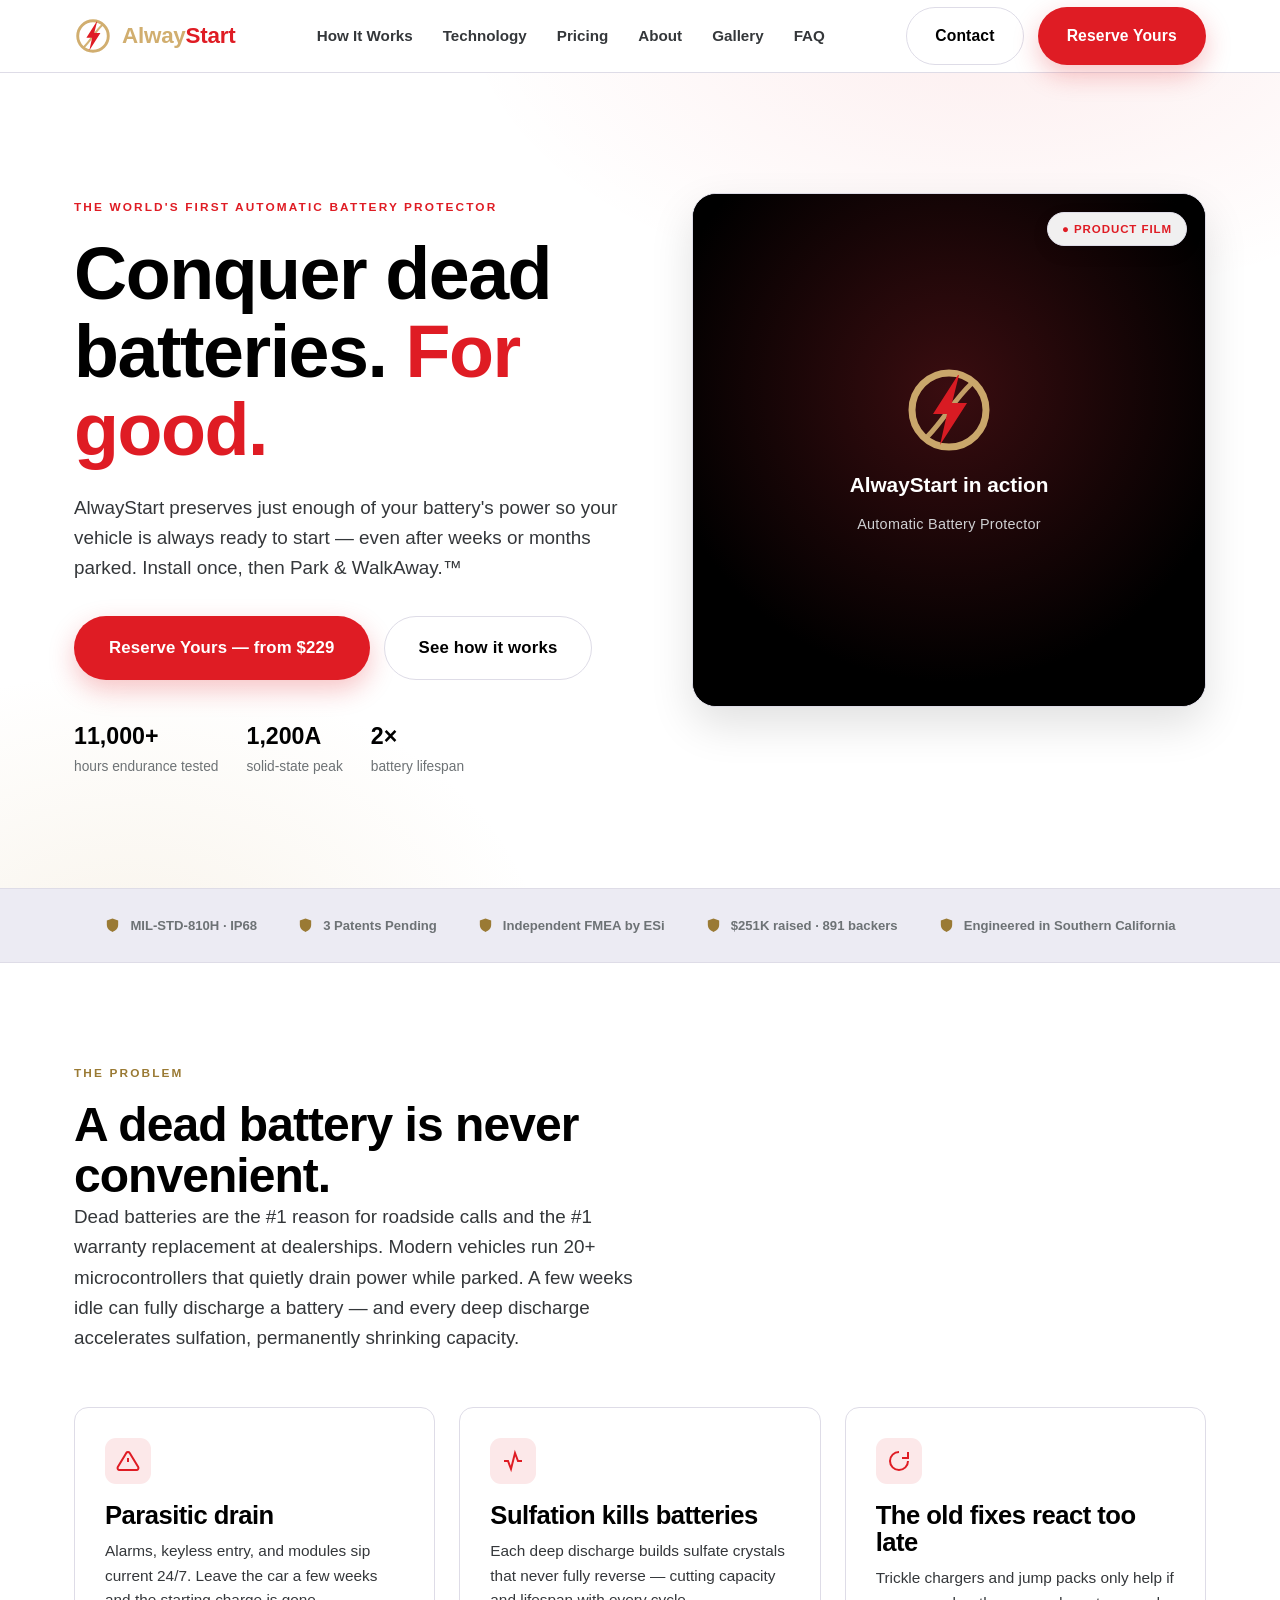
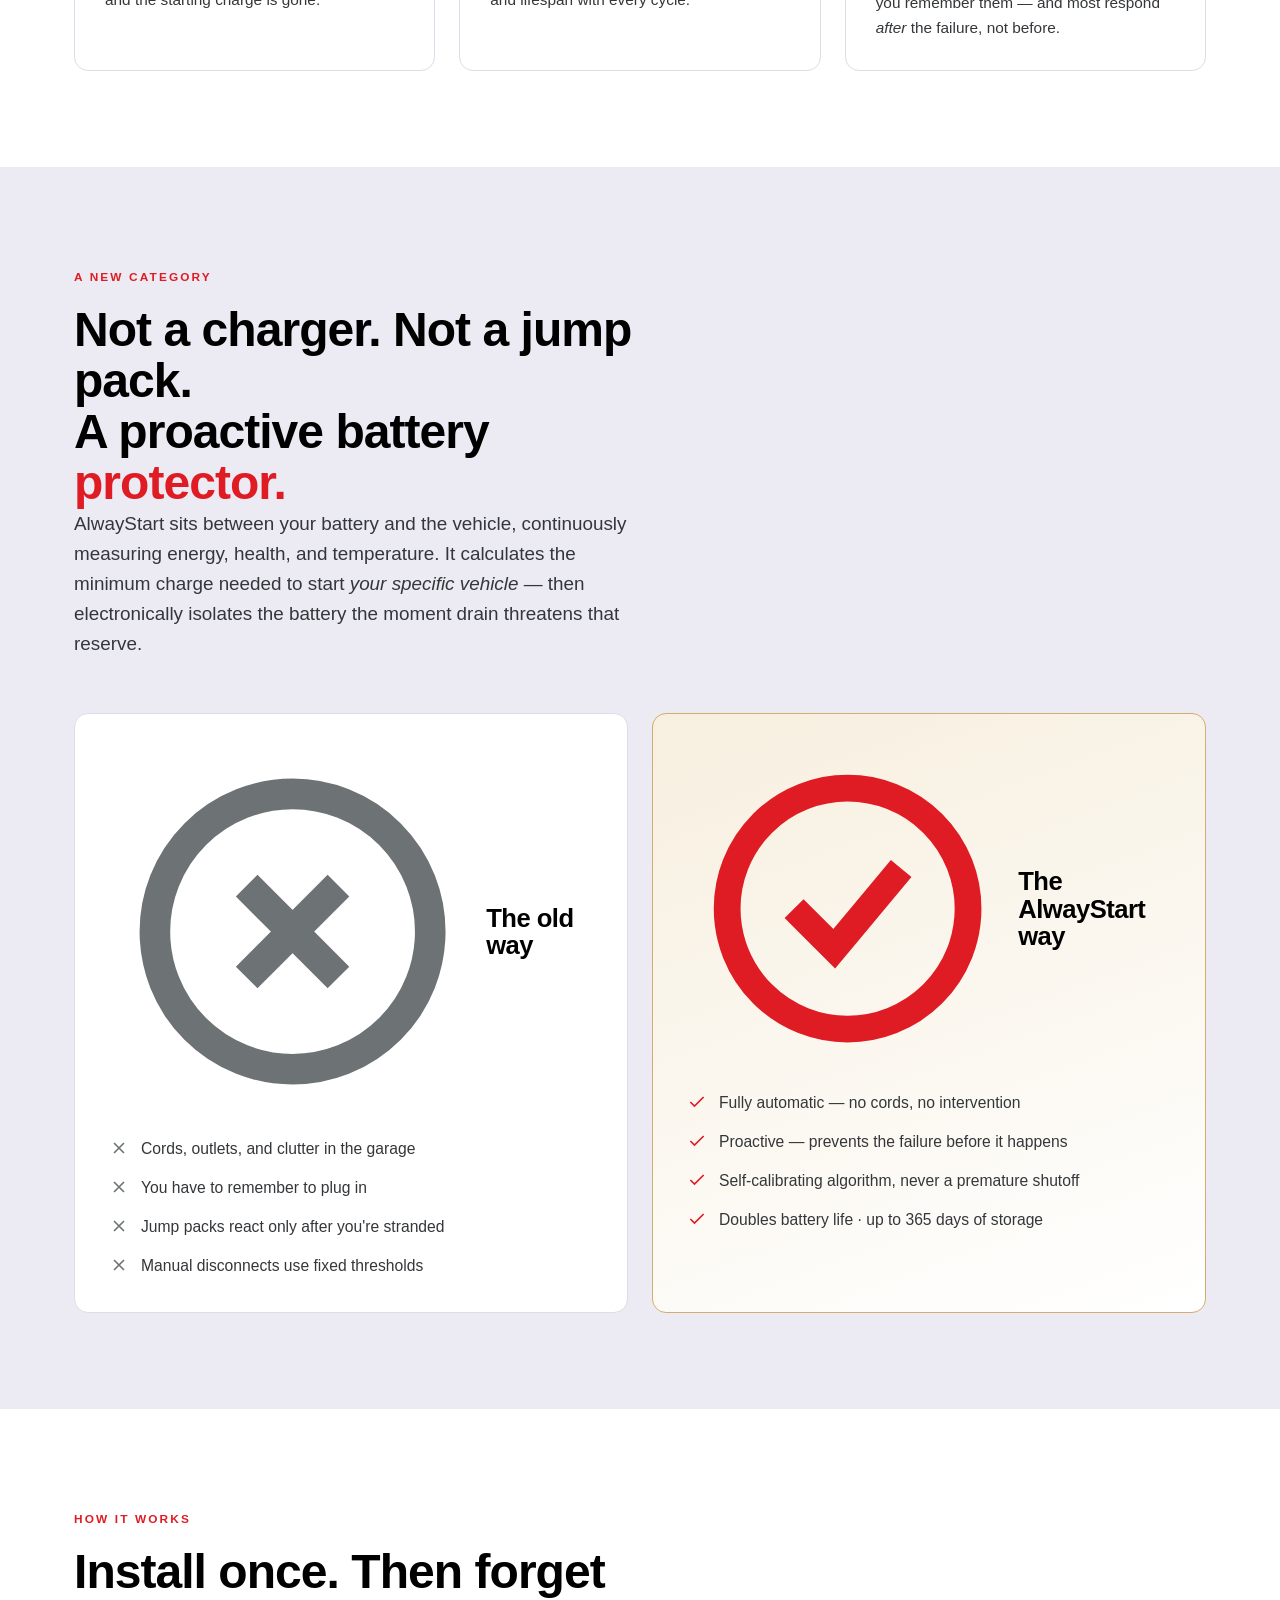
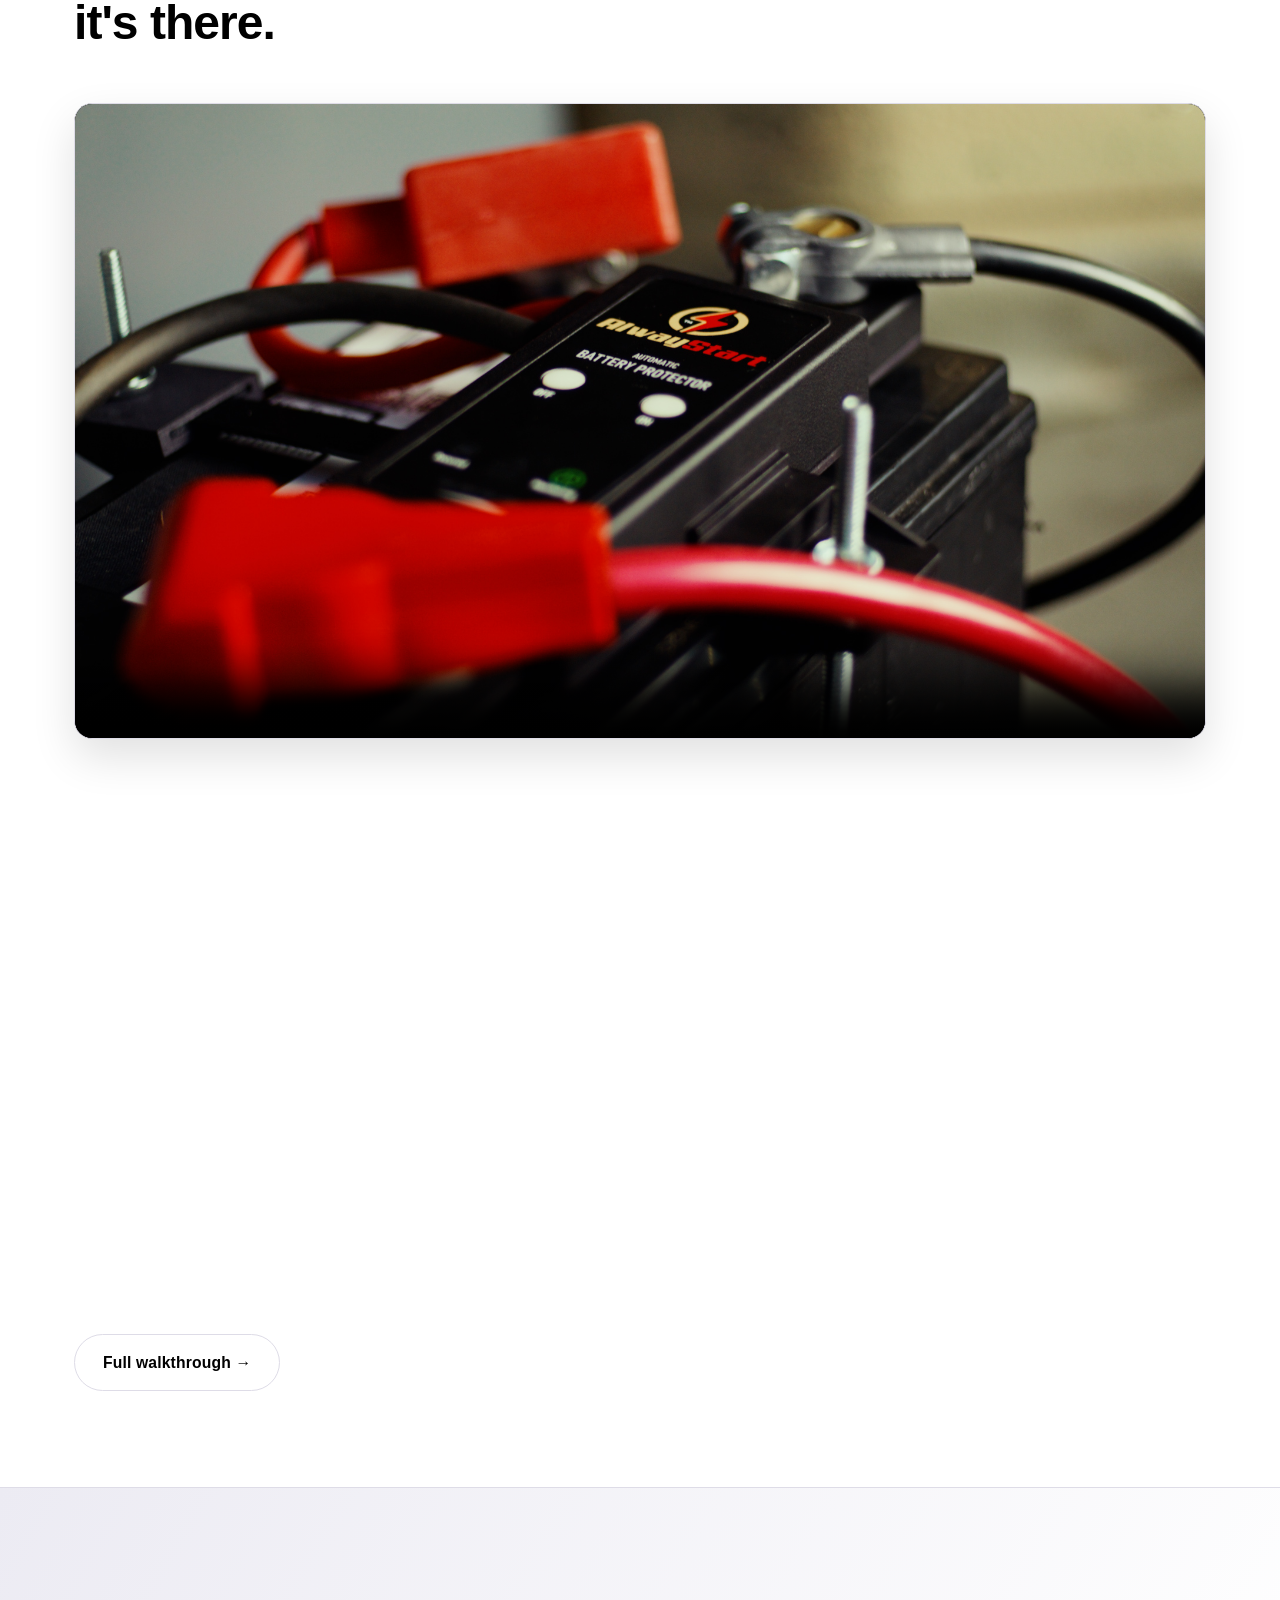
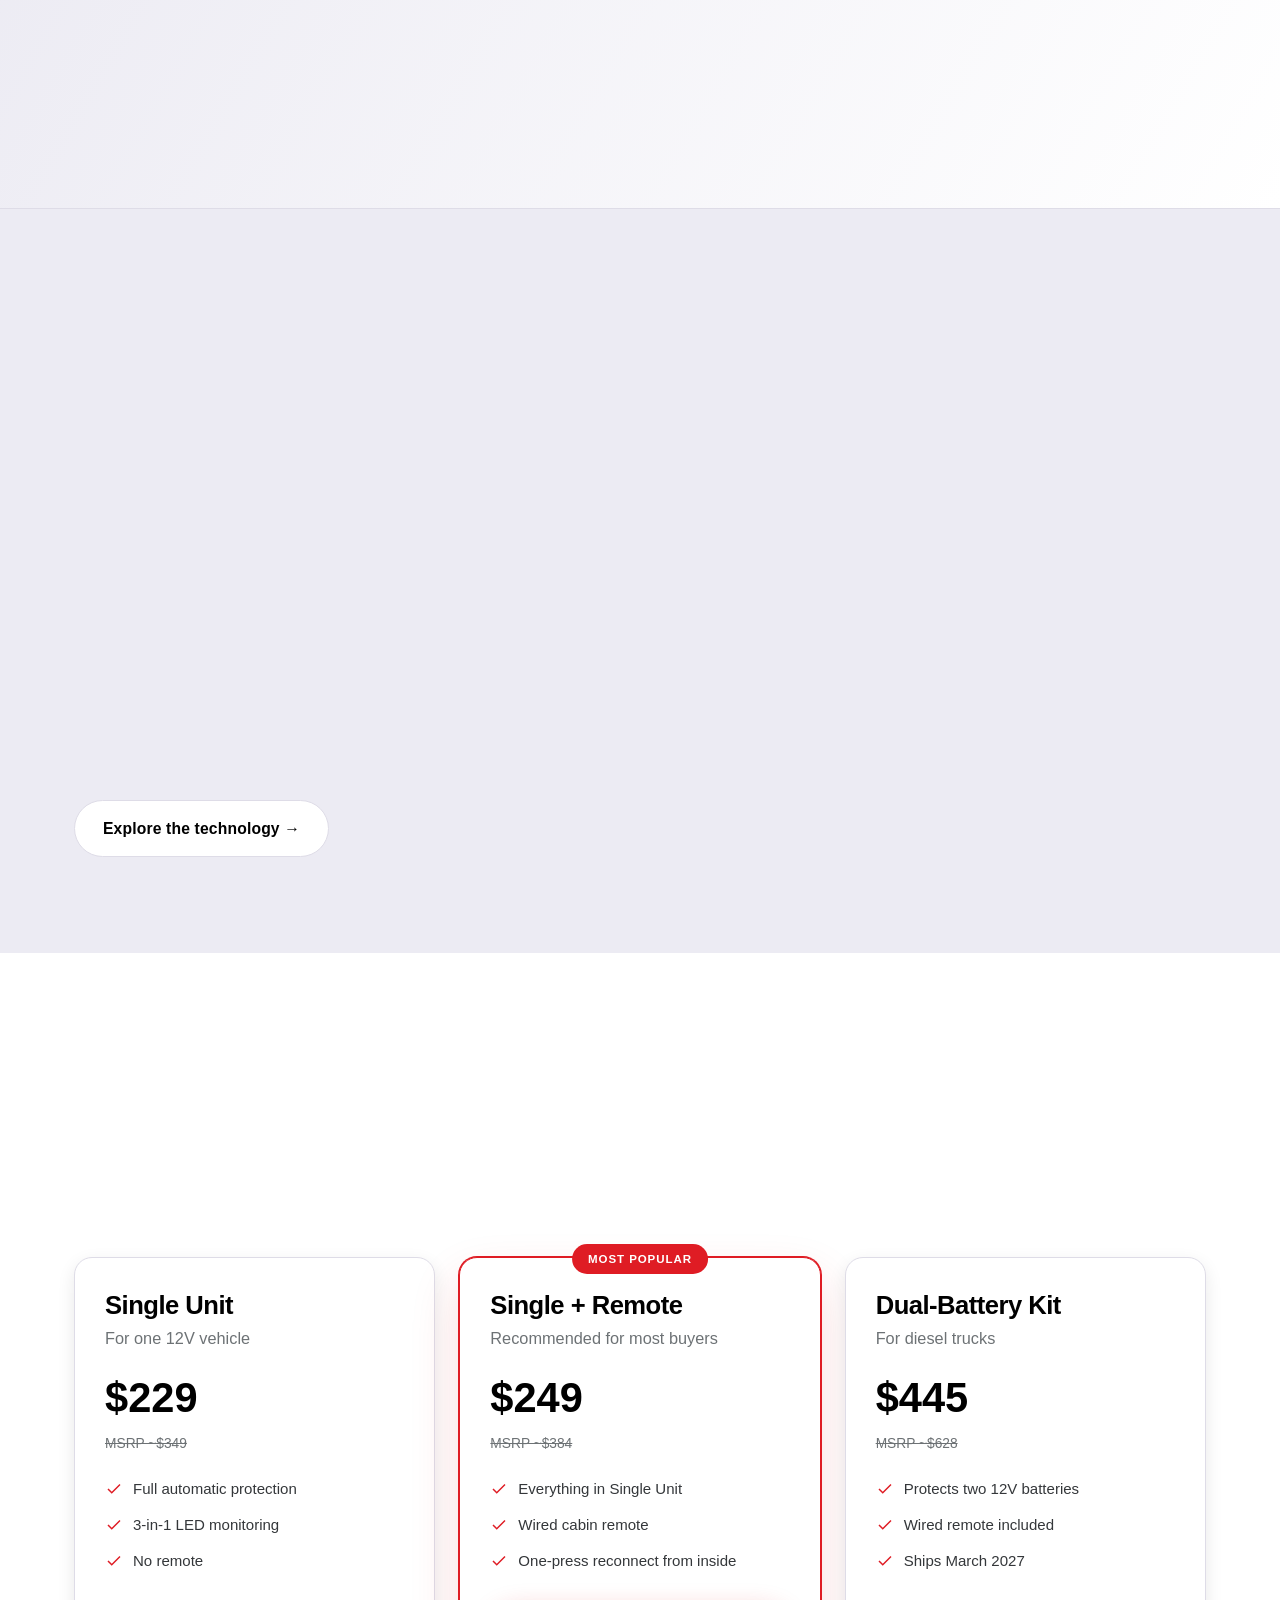
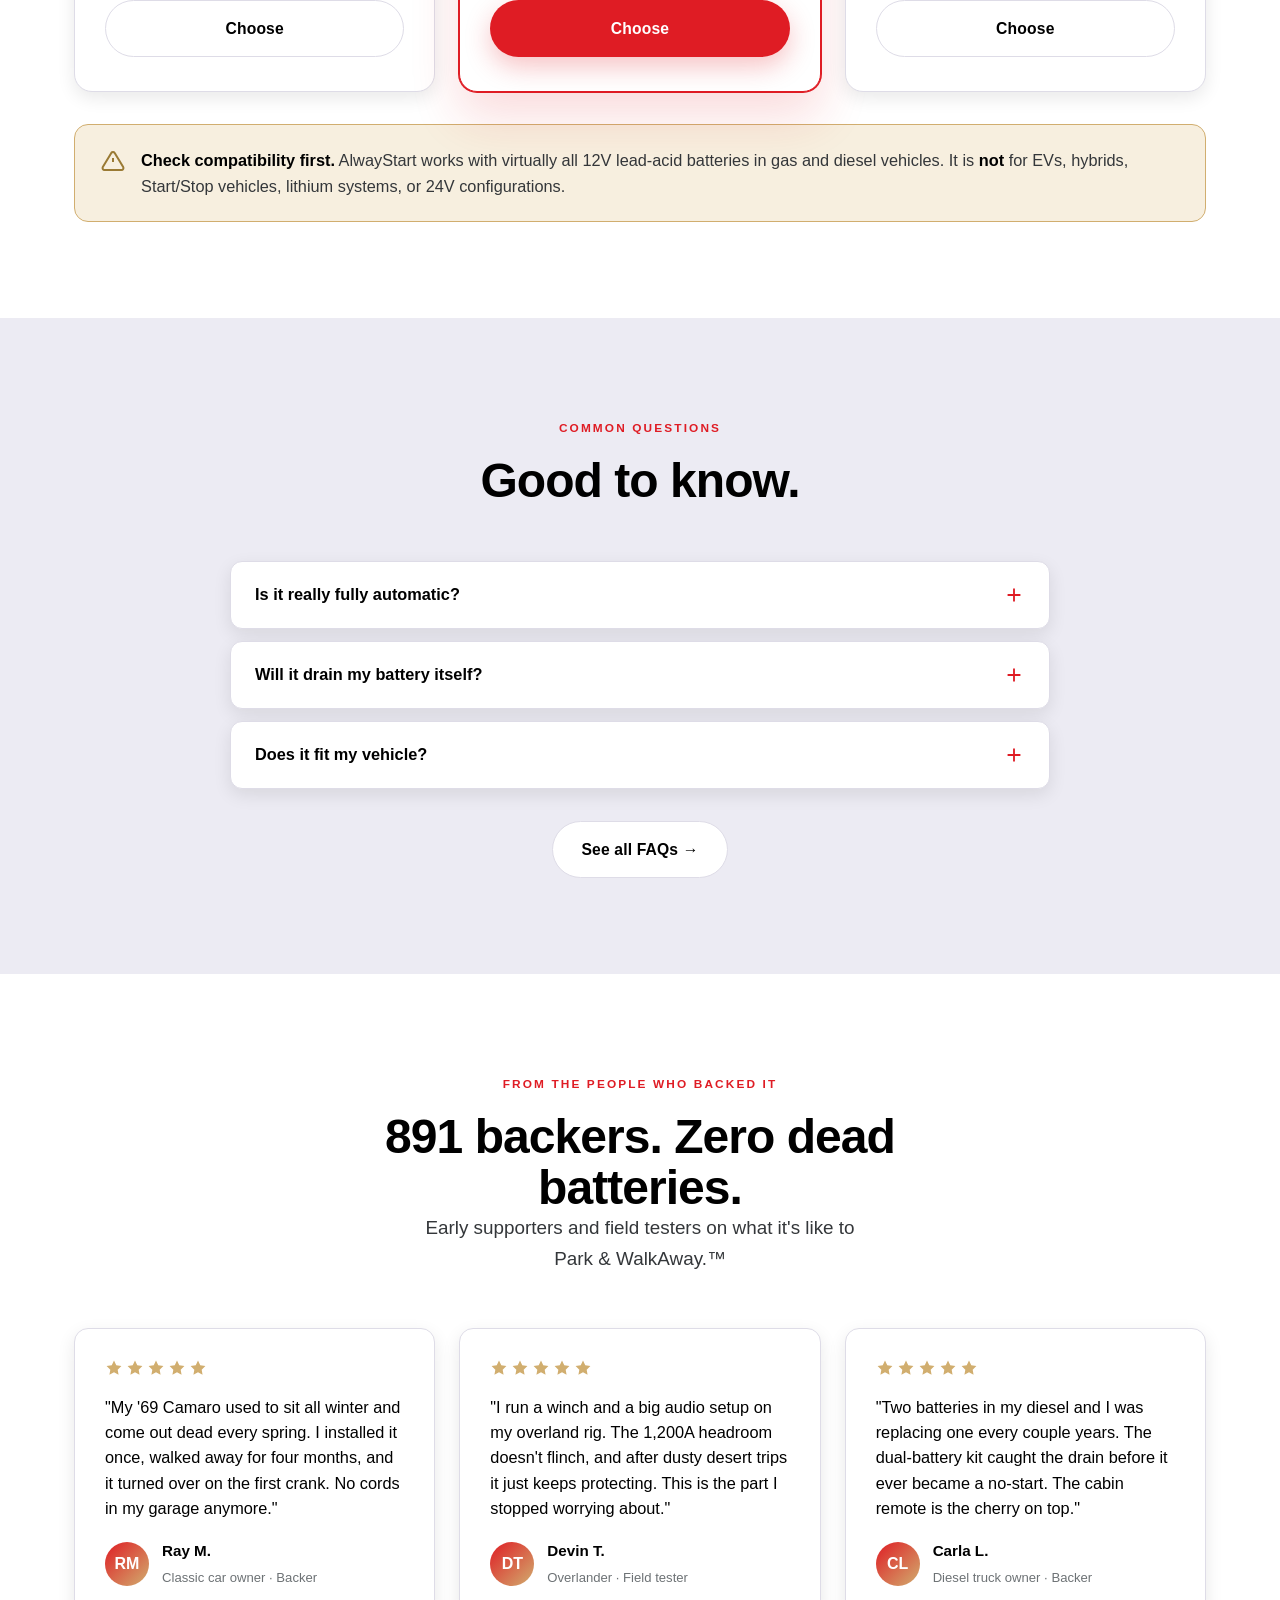
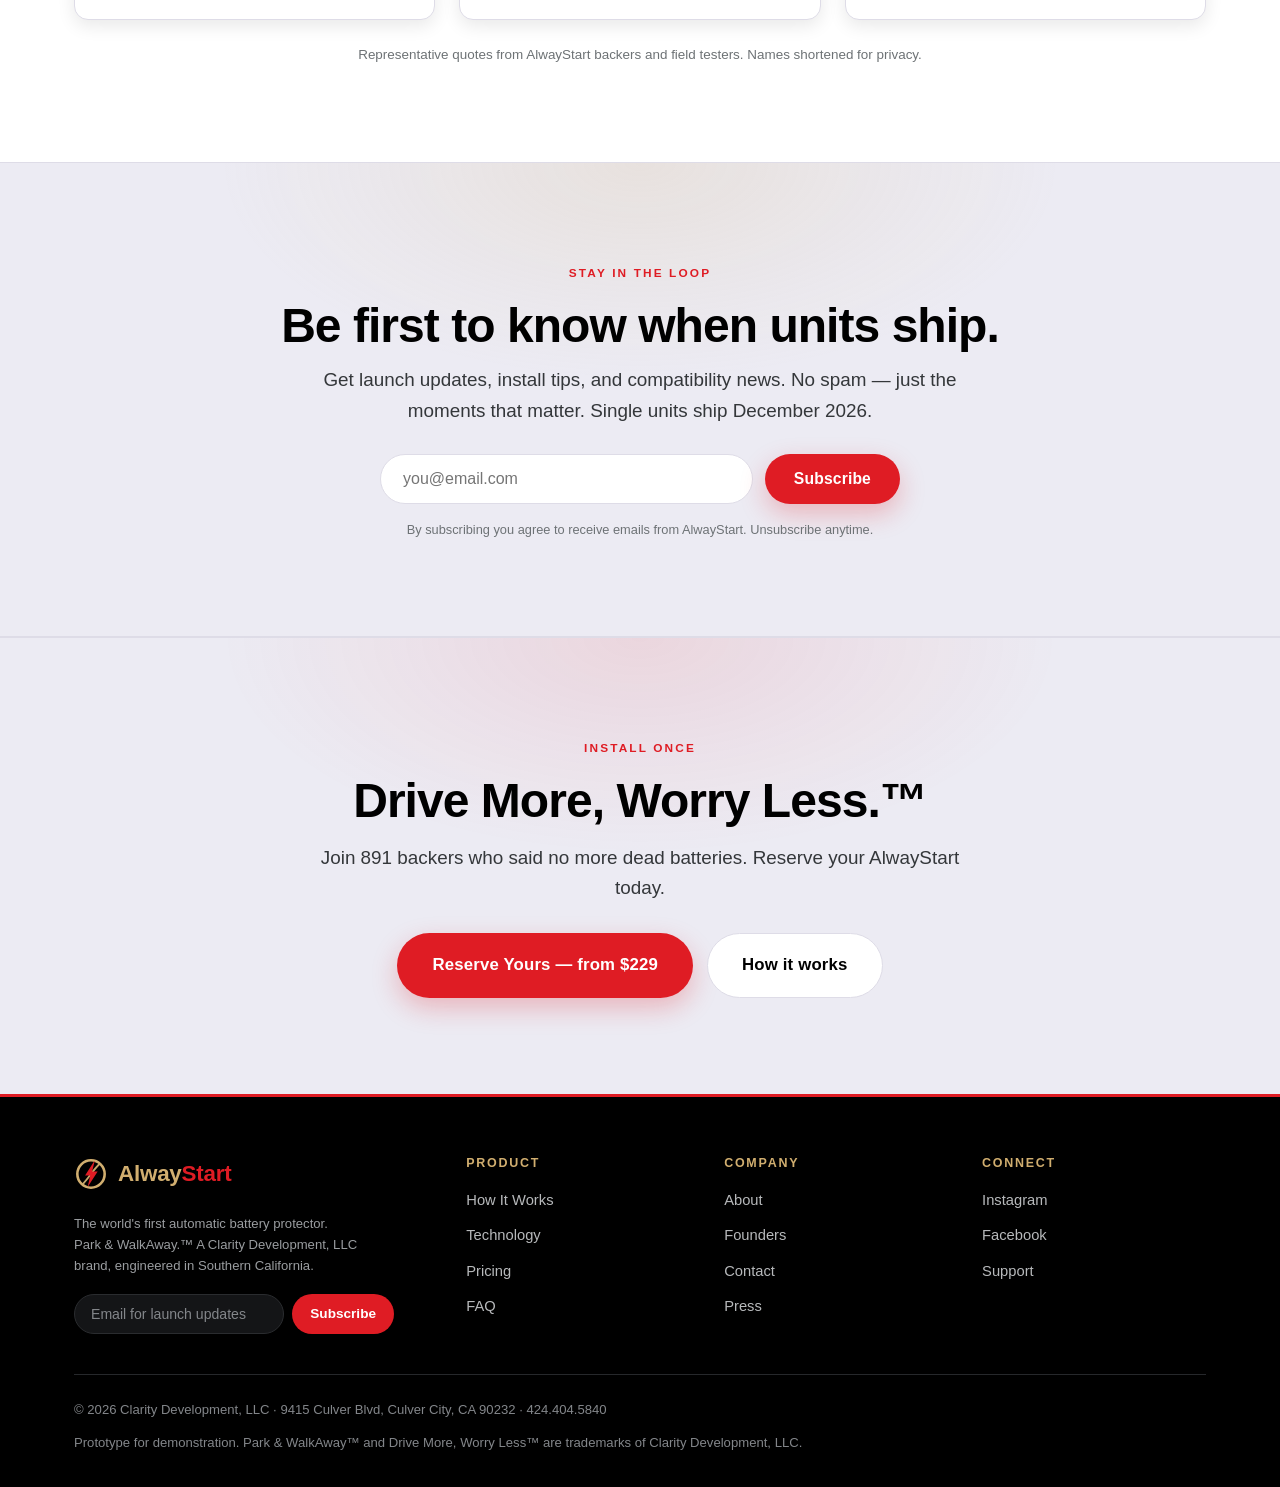
==== commit 79a81651: "`" ====
--- a/index.html
+++ b/index.html
@@ -35,7 +35,6 @@
 
 <!-- HERO -->
 <section class="hero">
-  <div class="grid-bg"></div>
   <div class="container hero-grid">
     <div>
       <span class="eyebrow">The world's first automatic battery protector</span>
--- a/styles.css
+++ b/styles.css
@@ -107,9 +107,6 @@
     var(--ink);
   overflow:hidden;
 }
-.hero .grid-bg{position:absolute;inset:0;opacity:.7;
-  background-image:linear-gradient(var(--line) 1px,transparent 1px),linear-gradient(90deg,var(--line) 1px,transparent 1px);
-  background-size:54px 54px;mask-image:radial-gradient(circle at 50% 30%,#000,transparent 75%);}
 .hero-grid{display:grid;grid-template-columns:1.05fr .95fr;gap:50px;position:relative}
 .hero h1 span{color:var(--volt)}
 .hero .lead{margin:24px 0 32px}
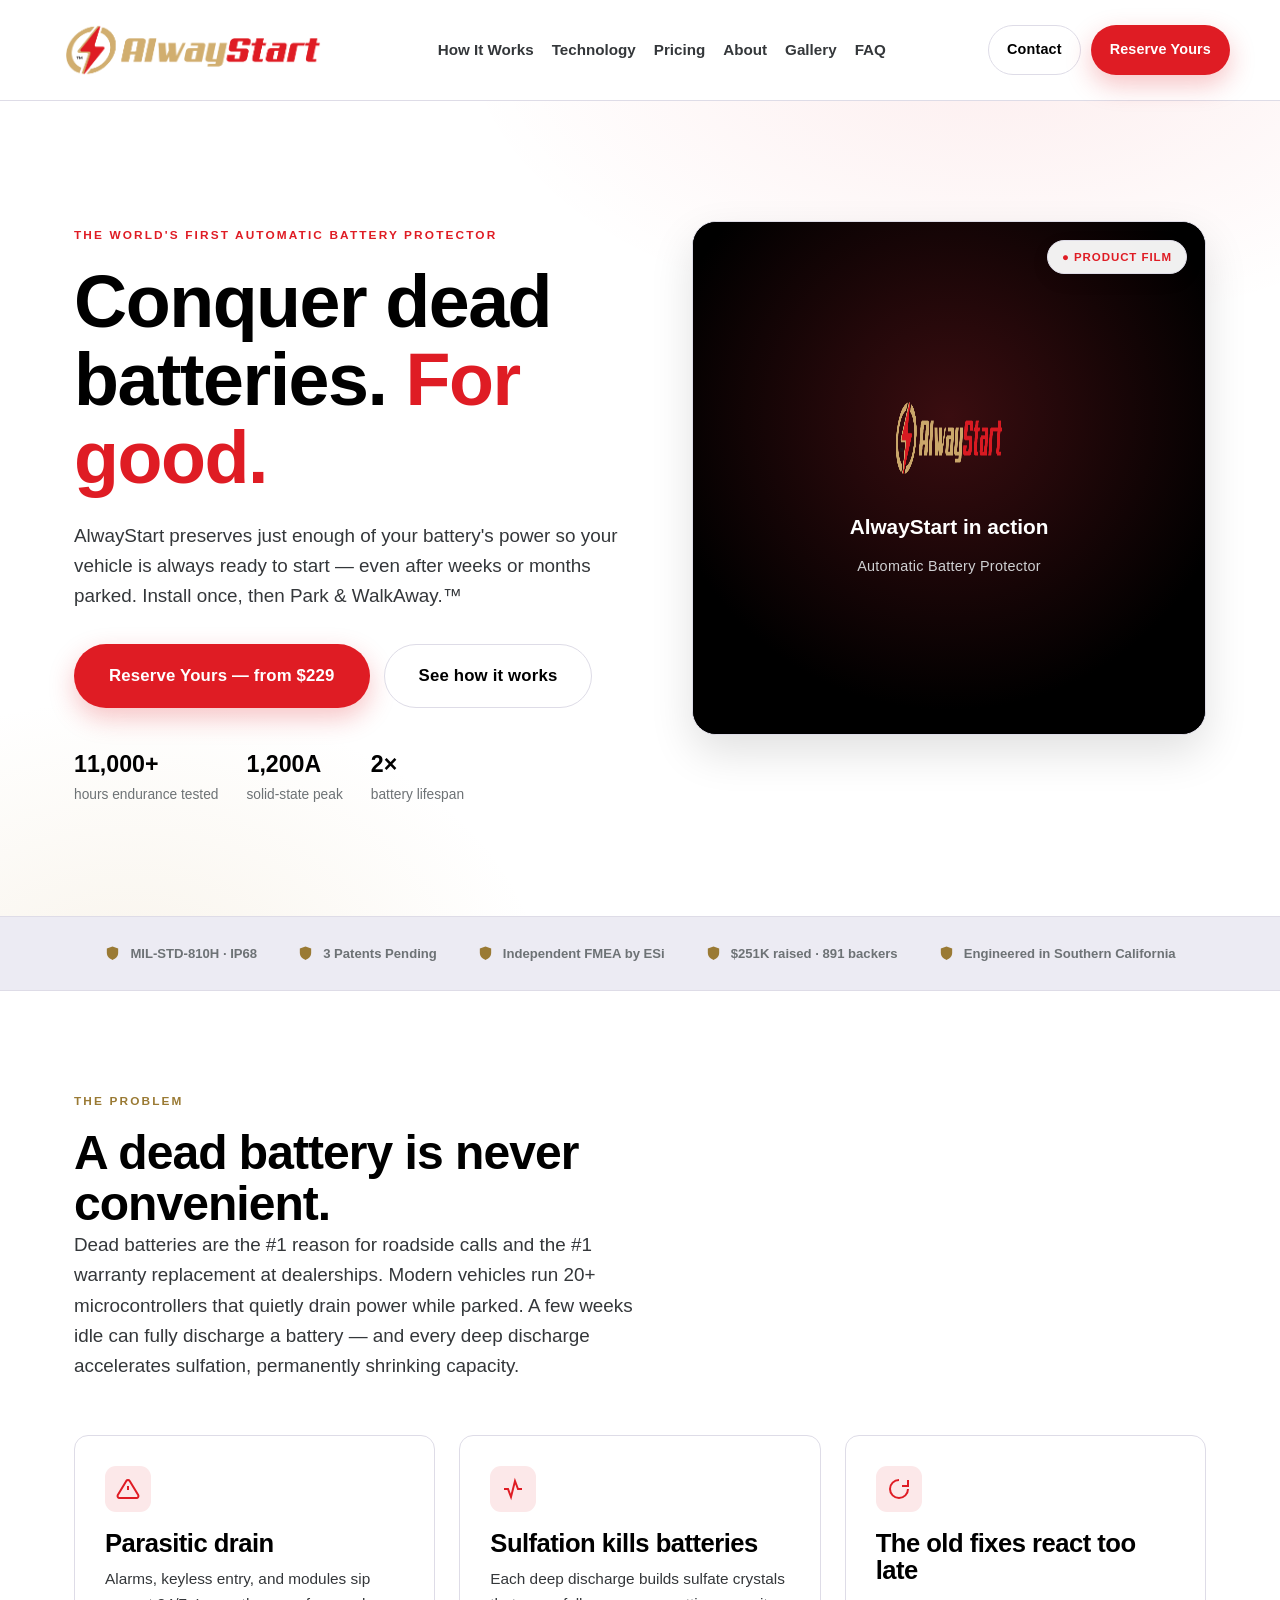
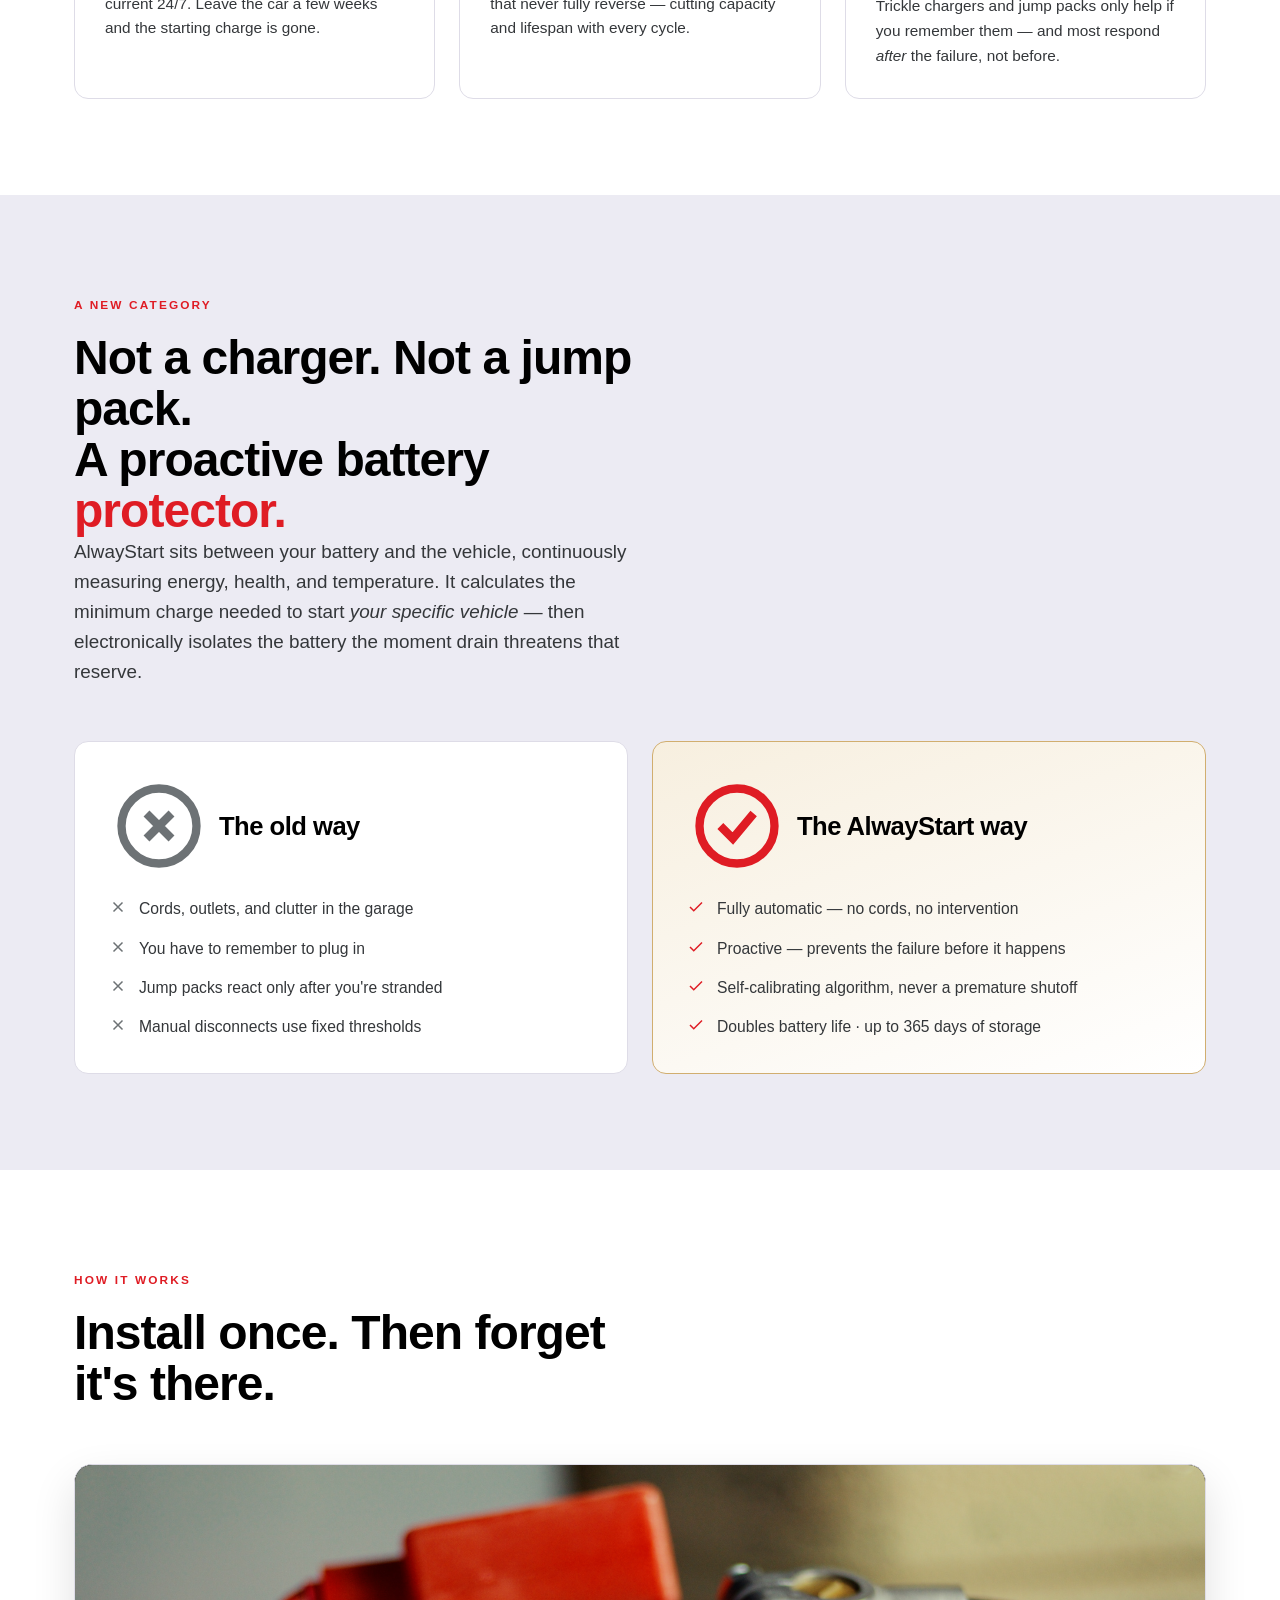
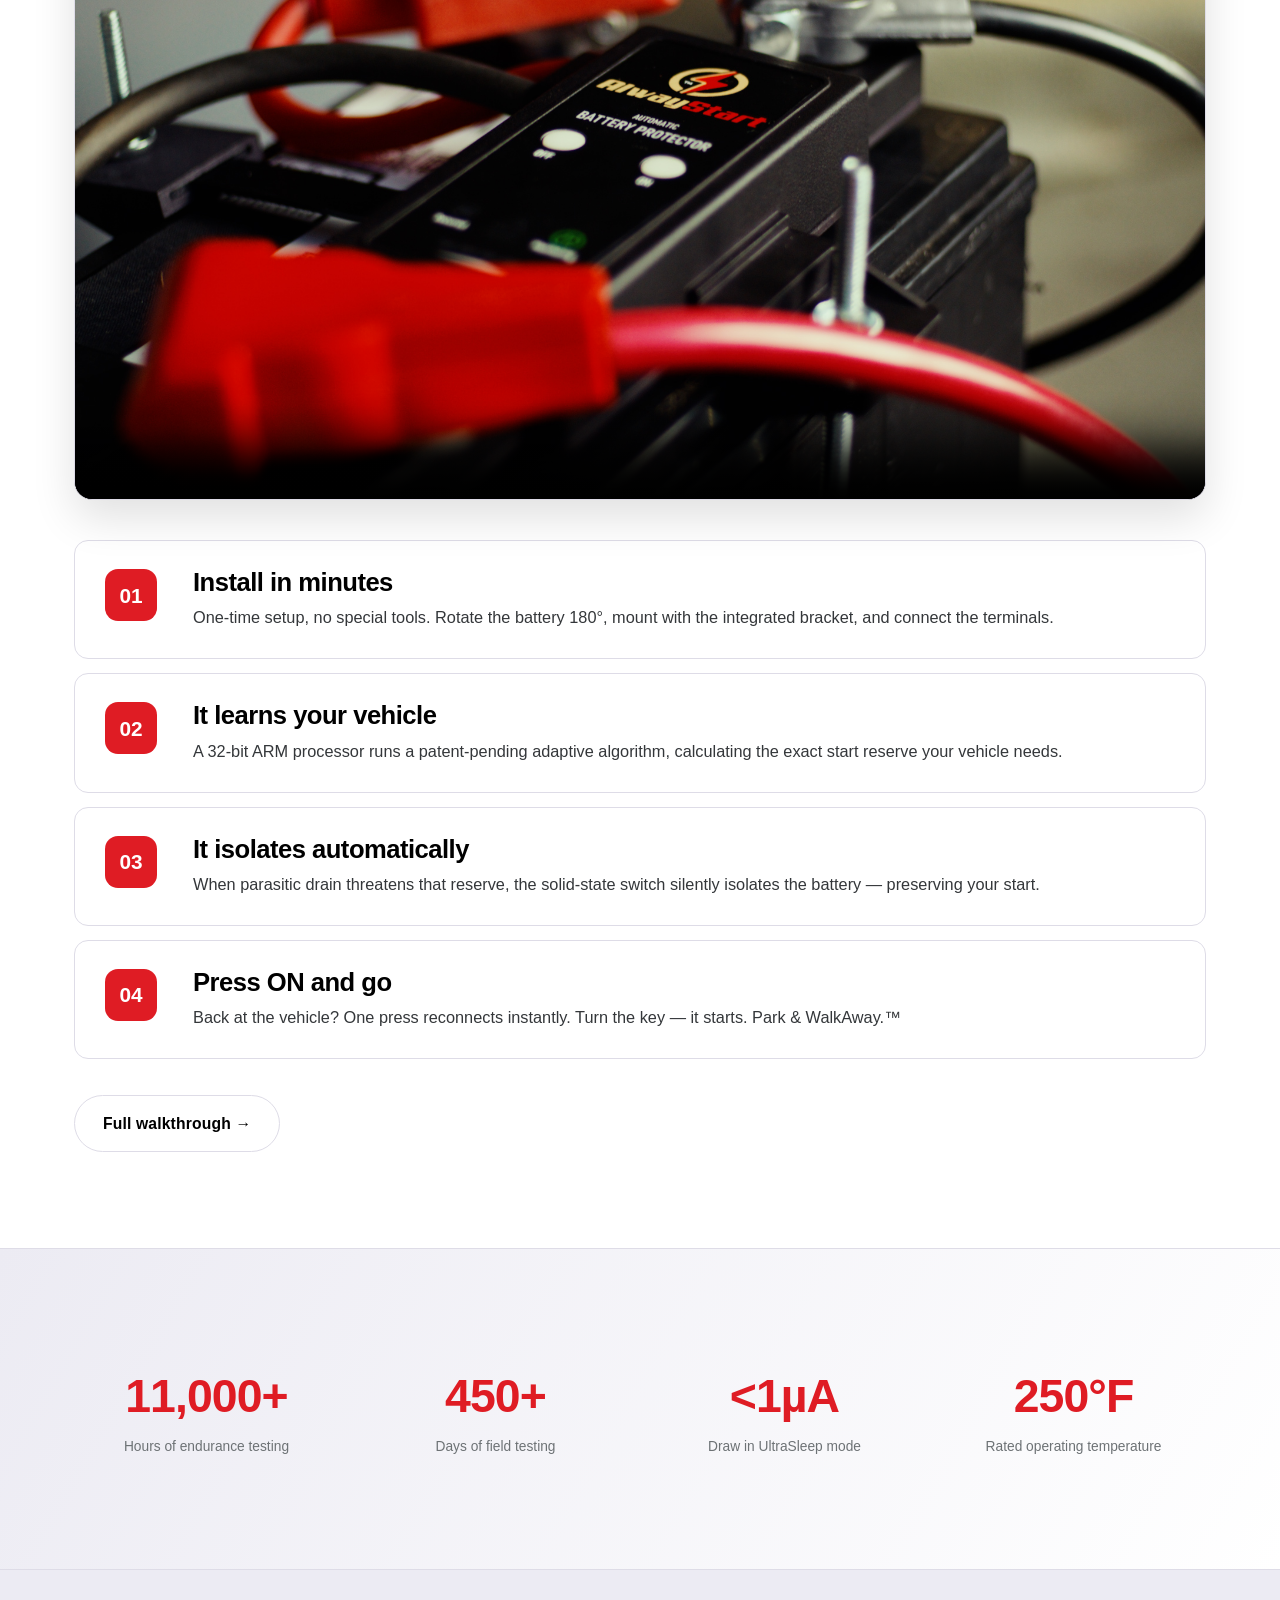
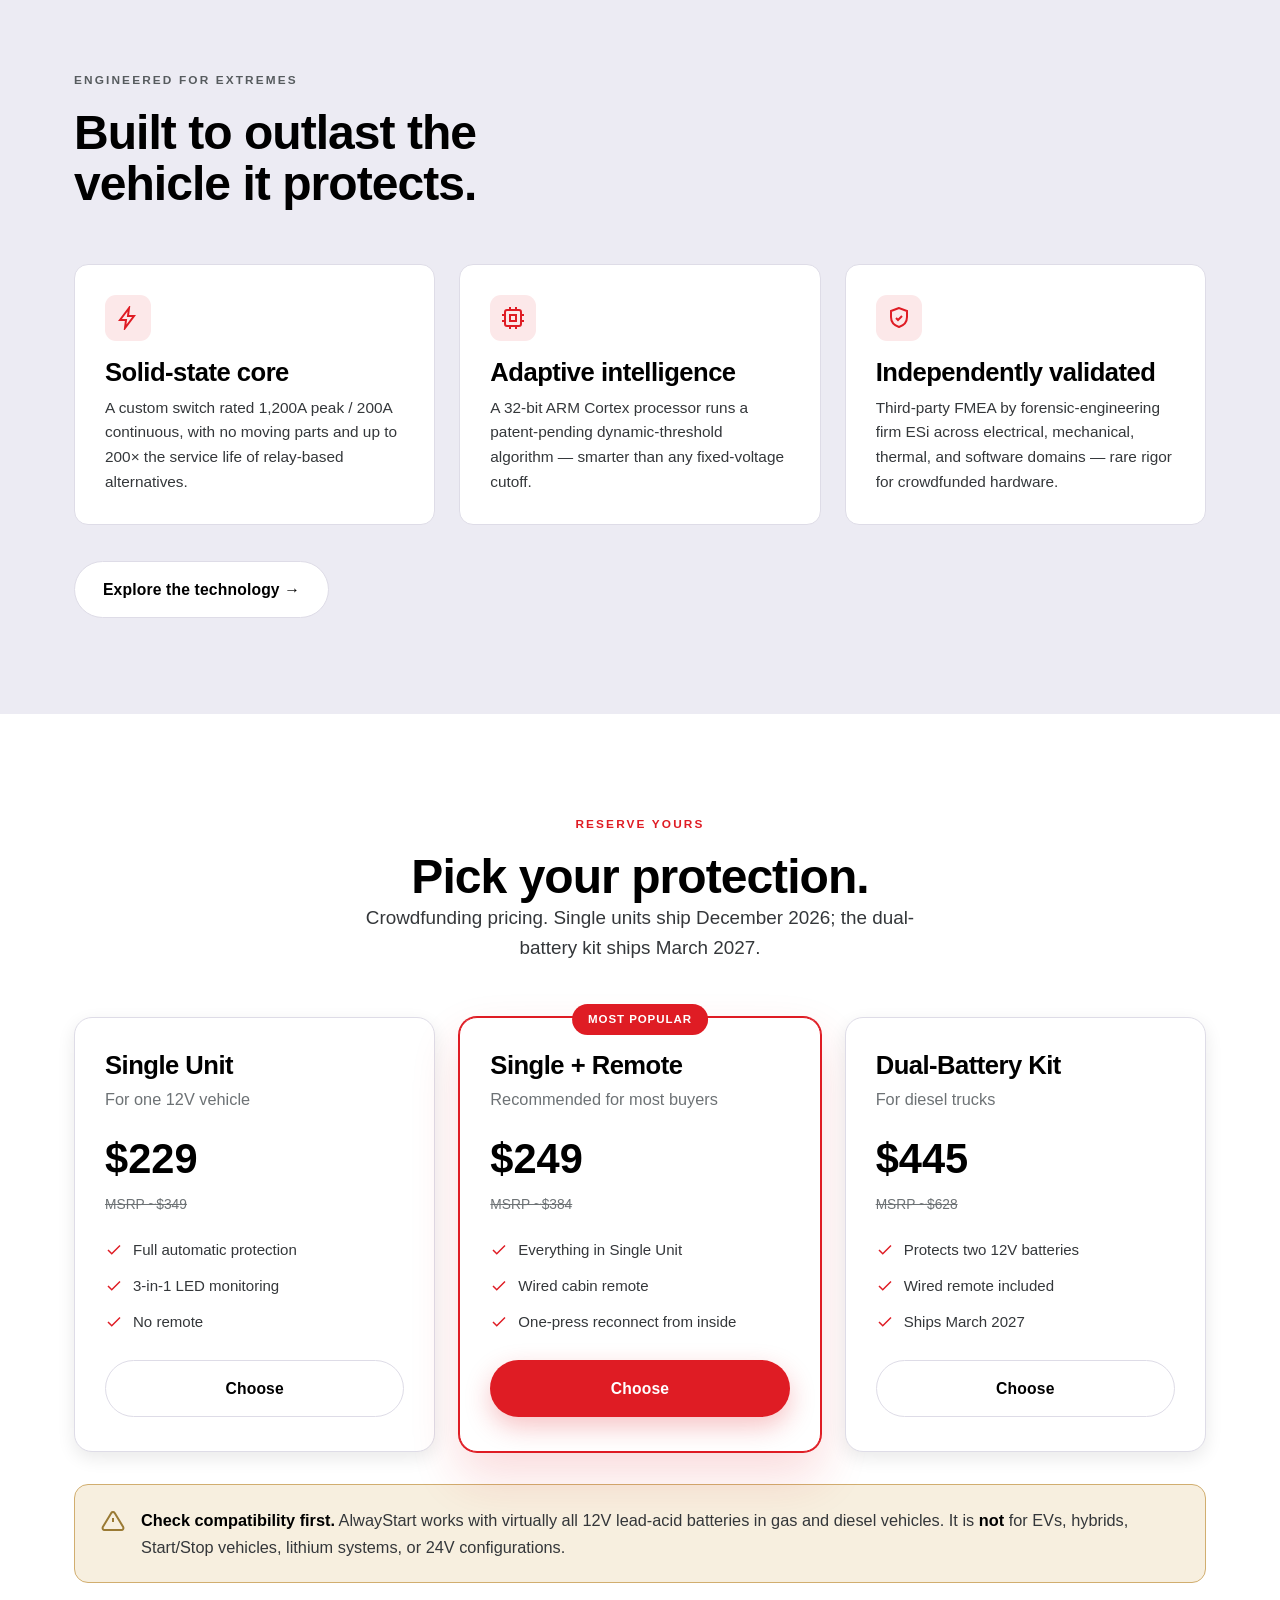
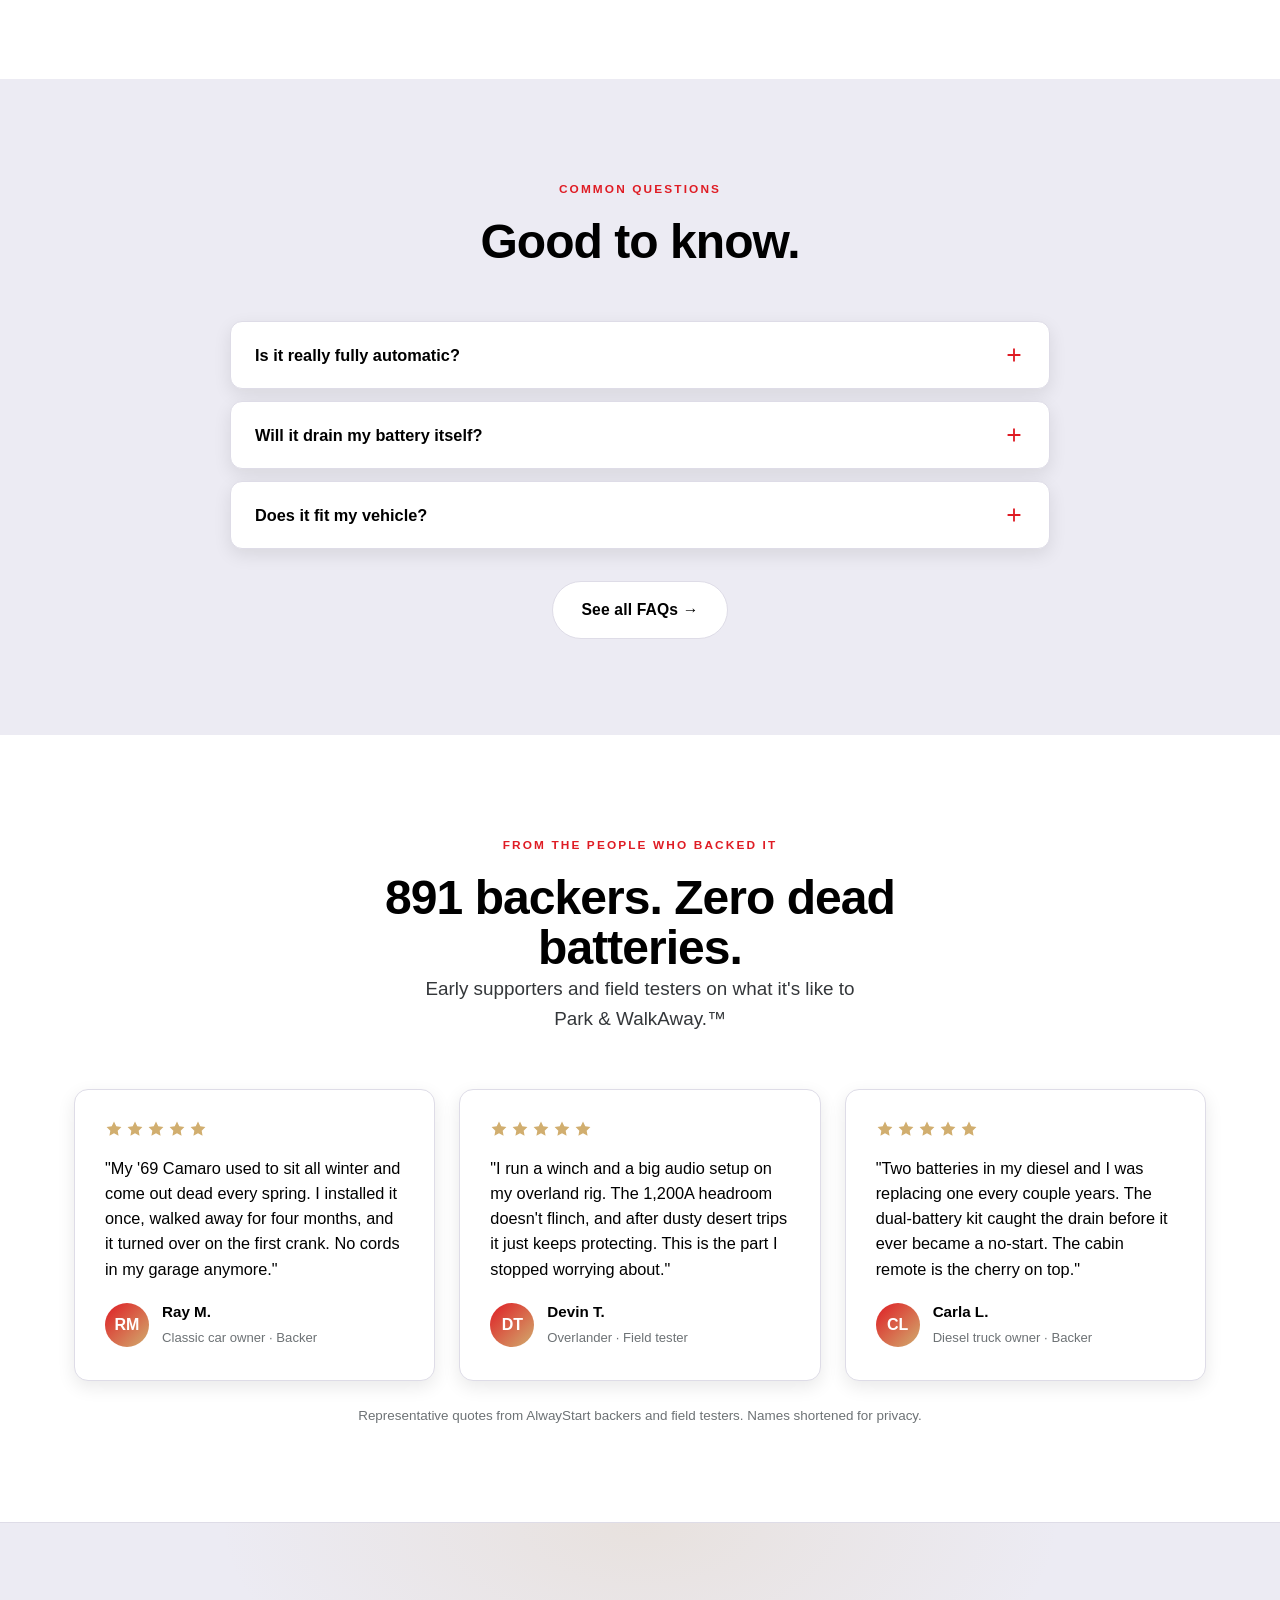
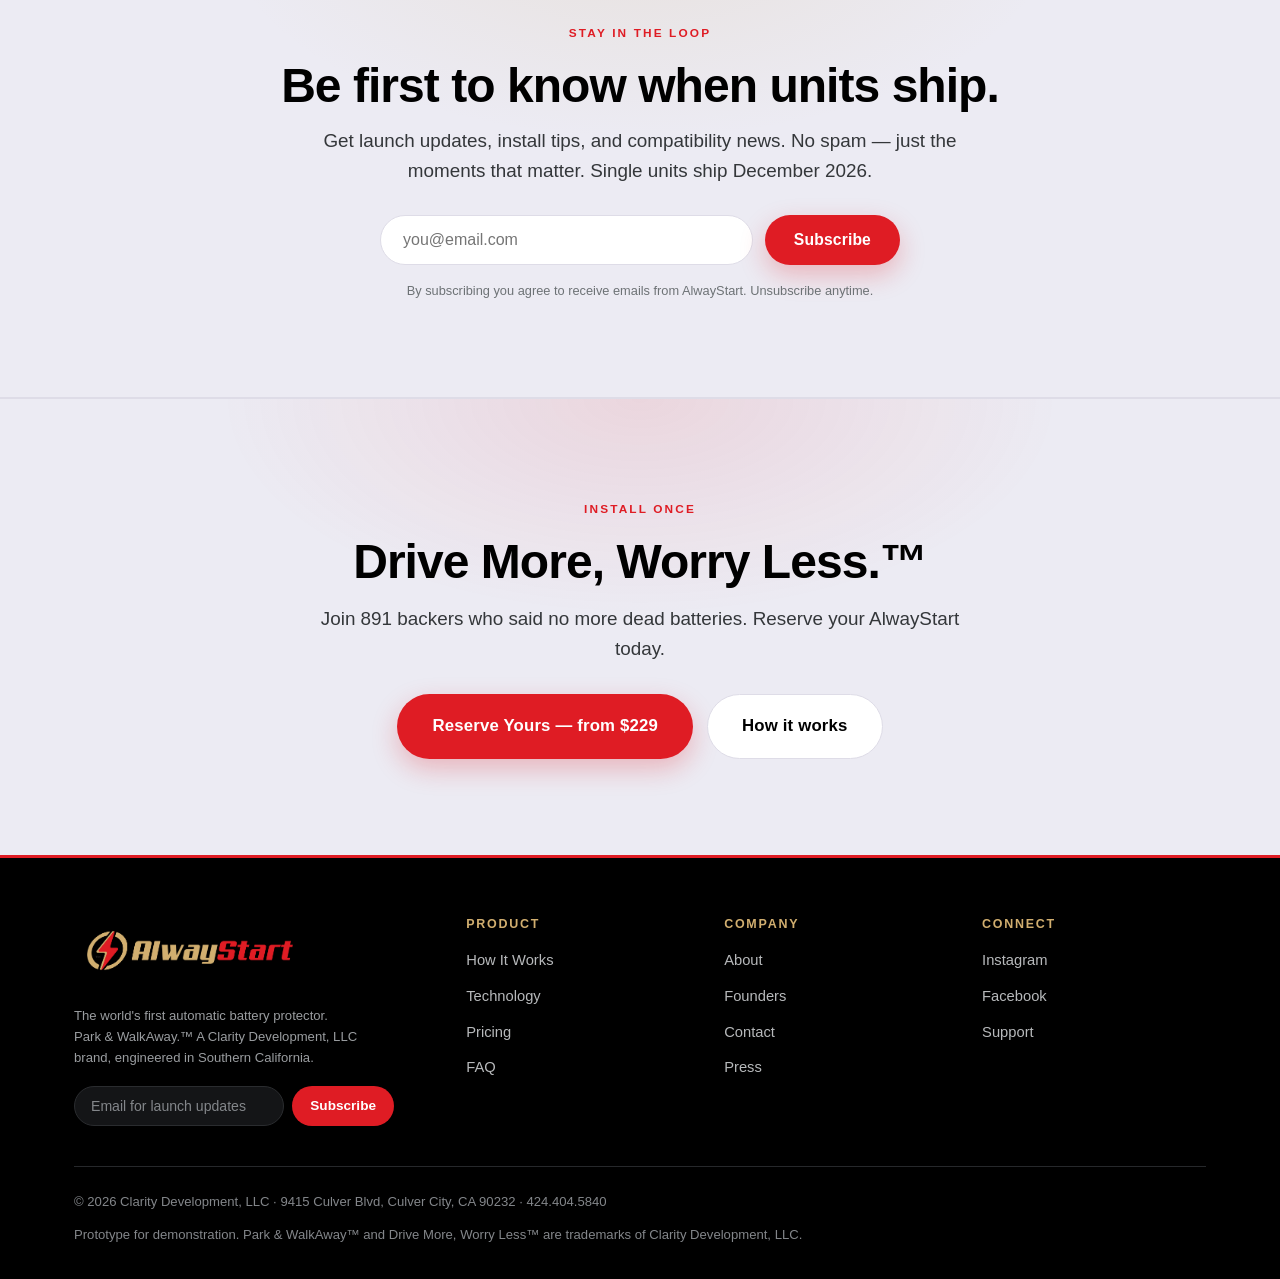
==== commit 82deebb0: "1" ====
--- a/index.html
+++ b/index.html
@@ -6,7 +6,7 @@
 <title>AlwayStart — The World's First Automatic Battery Protector</title>
 <meta name="description" content="AlwayStart preserves enough of your 12V battery's power so your vehicle is always ready to start. Install once, then Park & WalkAway. Zero maintenance, zero anxiety.">
 <link rel="preconnect" href="https://fonts.googleapis.com">
-<link rel="icon" type="image/svg+xml" href="assets/logo-mark.svg">
+<link rel="icon" type="image/png" href="assets/logo-mark.png">
 <link rel="stylesheet" href="styles.css">
 </head>
 <body>
@@ -14,7 +14,7 @@
 <!-- NAV -->
 <header class="nav">
   <div class="container nav-inner">
-    <a href="index.html" class="brand" aria-label="AlwayStart home"><img src="assets/logo-mark.svg" alt="" class="brand-mark"><span class="brand-word"><b>Alway</b><i>Start</i></span></a>
+    <a href="index.html" class="brand" aria-label="AlwayStart home"><img src="assets/logo-light.png" alt="" class="brand-mark"></a>
     <nav>
       <ul class="nav-links">
         <li><a href="how-it-works.html">How It Works</a></li>
@@ -56,7 +56,7 @@
         <source src="media/alwaystart-how-it-works-3d.mp4" type="video/mp4">
       </video>
       <div class="media-fallback">
-        <img src="assets/logo-mark.svg" alt="">
+        <img src="assets/logo-light.png" alt="">
         <b>AlwayStart in action</b>
         <span>Automatic Battery Protector</span>
       </div>
@@ -154,7 +154,7 @@
         </div>
       </div>
       <div class="media-fallback">
-        <img src="assets/logo-mark.svg" alt="AlwayStart logo">
+        <img src="assets/logo-light.png" alt="AlwayStart logo">
         <b>How AlwayStart works — 3D</b>
         <span>Inside the automatic battery protector</span>
       </div>
@@ -176,7 +176,7 @@
           </div>
         </div>
         <div class="media-fallback">
-          <img src="assets/logo-mark.svg" alt="AlwayStart logo">
+          <img src="assets/logo-light.png" alt="AlwayStart logo">
           <b>How AlwayStart works — 3D</b>
           <span>Inside the automatic battery protector</span>
         </div>
@@ -385,7 +385,7 @@
   <div class="container">
     <div class="foot-grid">
       <div>
-        <a href="index.html" class="brand" aria-label="AlwayStart home"><img src="assets/logo-mark.svg" alt="" class="brand-mark foot-mark"><span class="brand-word"><b>Alway</b><i>Start</i></span></a>
+        <a href="index.html" class="brand" aria-label="AlwayStart home"><img src="assets/logo-light.png" alt="" class="brand-mark foot-mark"></a>
         <p class="foot-note">The world's first automatic battery protector. Park&nbsp;&&nbsp;WalkAway.™ A Clarity Development, LLC brand, engineered in Southern California.</p>
         <div class="foot-news">
           <form data-news>
--- a/styles.css
+++ b/styles.css
@@ -84,17 +84,18 @@
   background:rgba(255,255,255,.86);backdrop-filter:blur(14px);
   border-bottom:1px solid var(--line);
 }
-.nav-inner{display:flex;align-items:center;justify-content:space-between;height:72px}
+.nav-inner{display:flex;align-items:center;justify-content:space-between;min-height:72px;flex-wrap:wrap;gap:10px 20px;padding:10px 0}
 .brand{display:inline-flex;align-items:center;gap:10px}
-.brand-mark{width:38px;height:38px;flex:none}
-.foot-mark{width:34px;height:34px}
+.brand-mark{width:auto;height:80px;flex:none;object-fit:contain;display:block}
+.foot-mark{width:auto;height:65px;flex:none;object-fit:contain;display:block}
 .brand-word{font-family:var(--font-head);font-weight:900;font-size:1.4rem;letter-spacing:-.01em;line-height:1;white-space:nowrap}
 .brand-word b{color:var(--gold);font-weight:900}
 .brand-word i{color:var(--volt);font-style:normal;font-weight:900}
-.nav-links{display:flex;align-items:center;gap:30px;list-style:none}
+.nav-links{display:flex;align-items:center;justify-content:center;gap:18px;list-style:none;flex-wrap:wrap;row-gap:8px}
 .nav-links a{font-size:.95rem;font-weight:700;color:var(--fog);transition:color .15s}
 .nav-links a:hover,.nav-links a.active{color:var(--volt)}
-.nav-cta{display:flex;align-items:center;gap:14px}
+.nav-cta{display:flex;align-items:center;gap:10px;flex-wrap:nowrap;justify-content:flex-end;}
+.nav-cta .btn{white-space:nowrap;padding:12px 18px;font-size:.9rem}
 .nav-toggle{display:none;background:none;border:0;cursor:pointer;flex-direction:column;gap:5px;padding:8px}
 .nav-toggle span{width:24px;height:2px;background:var(--white);transition:.25s}
 
@@ -180,7 +181,7 @@
 /* fallback shows when the mp4 is absent (sits behind the video layer) */
 .media-fallback{position:absolute;inset:0;z-index:1;display:flex;flex-direction:column;align-items:center;justify-content:center;
   gap:12px;text-align:center;padding:30px;background:radial-gradient(circle at 50% 38%,#3a0d10,#000 72%)}
-.media-fallback img{width:92px;height:92px;opacity:.96}
+.media-fallback img{width:120px;height:120px;opacity:.96}
 .media-fallback b{font-family:var(--font-head);color:#fff;font-size:1.3rem;font-weight:900}
 .media-fallback span{color:#cfd0d2;font-size:.9rem;letter-spacing:.02em}
 .video-embed{position:relative;border-radius:18px;overflow:hidden;border:1px solid var(--line);box-shadow:var(--shadow);background:#000;aspect-ratio:16/9}
@@ -220,7 +221,8 @@
 .compare h3{display:flex;align-items:center;gap:10px;margin-bottom:20px}
 .compare ul{list-style:none;display:flex;flex-direction:column;gap:14px}
 .compare li{display:flex;gap:12px;font-size:.98rem}
-.compare li svg{width:20px;height:20px;flex:none;margin-top:2px}
+.compare li svg{width:18px;height:18px;flex:none;margin-top:2px}
+.compare h3 svg{width:100px;height:100px;flex:none}
 .x{color:var(--steel)}.ck{color:var(--volt)}
 
 /* ---------- Steps ---------- */
@@ -393,12 +395,18 @@
 .pagehero .crumb a:hover{color:var(--volt)}
 
 /* ---------- Responsive ---------- */
+@media(max-width:1100px){
+  .nav-inner{min-height:88px}
+  .nav-links{width:100%;justify-content:center;order:3}
+  .nav-cta{gap:8px}
+  .nav-cta .btn{padding:10px 14px;font-size:.84rem}
+}
 @media(max-width:900px){
   .hero-grid,.grid-3,.grid-2,.grid-4,.compare,.tiers,.foot-grid,.form-row,.step,.quotes{grid-template-columns:1fr}
   .hero{padding:70px 0}
   section{padding:64px 0}
   .device,.slider{max-width:420px;margin:0 auto}
-  .nav-links,.nav-cta .btn-ghost{display:none}
+  .nav-links,.nav-cta .btn-primary,.nav-cta .btn-ghost{display:none}
   .nav-toggle{display:flex}
   .nav-links.open{display:flex;position:absolute;top:72px;left:0;right:0;flex-direction:column;
     background:#fff;border-bottom:1px solid var(--line);padding:18px 24px;gap:18px;box-shadow:var(--shadow)}
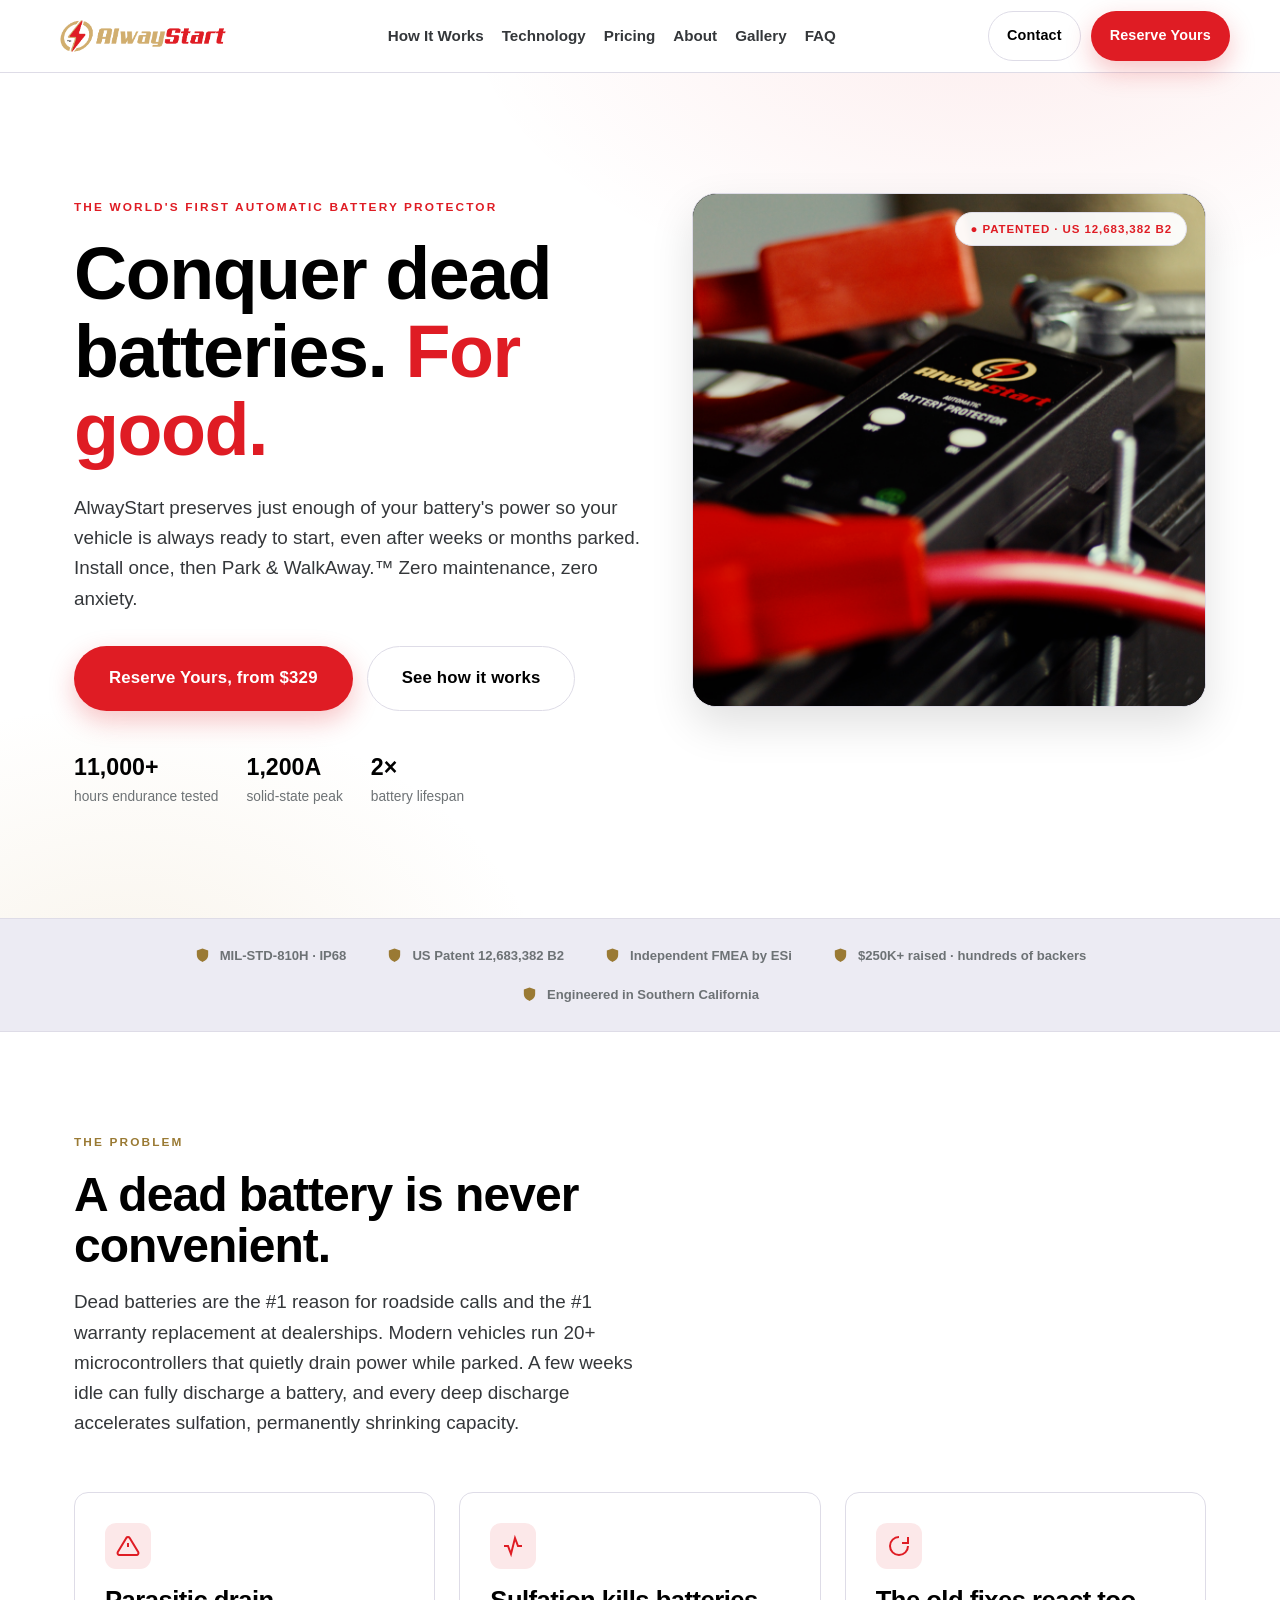
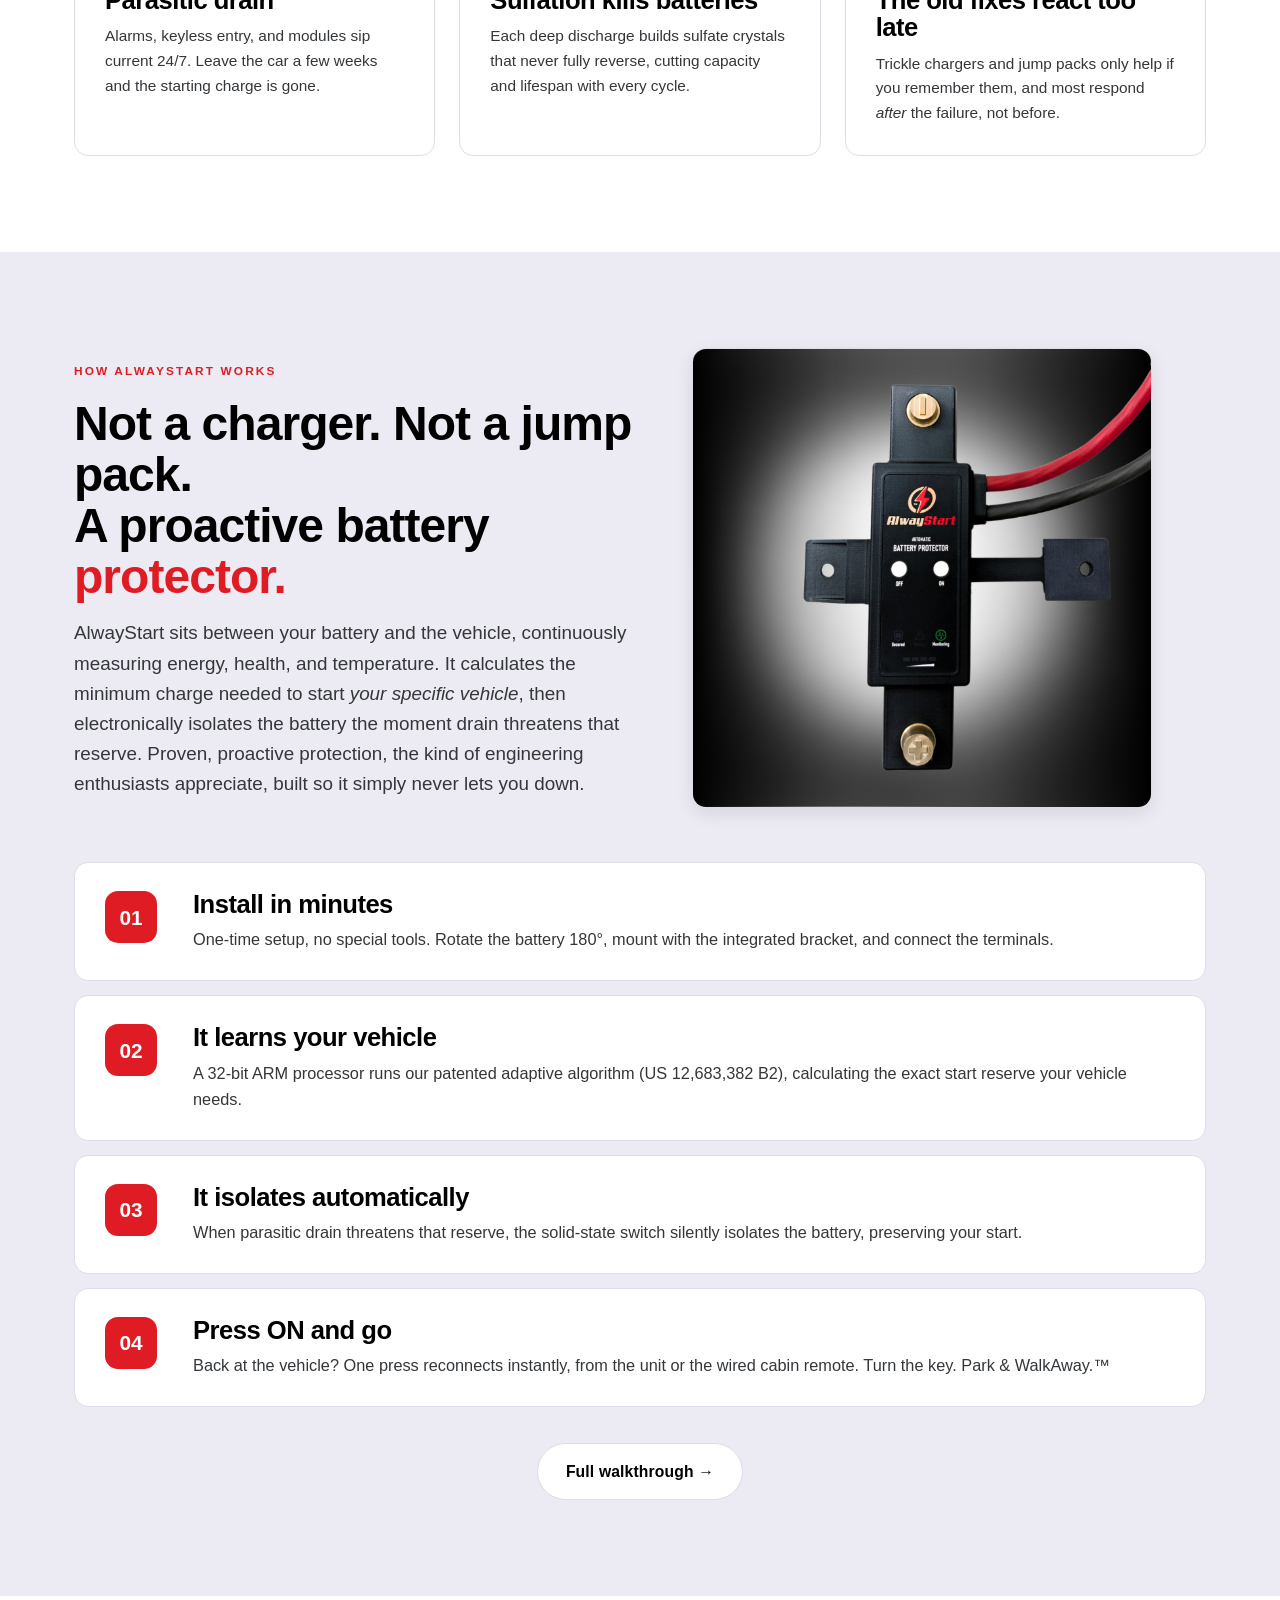
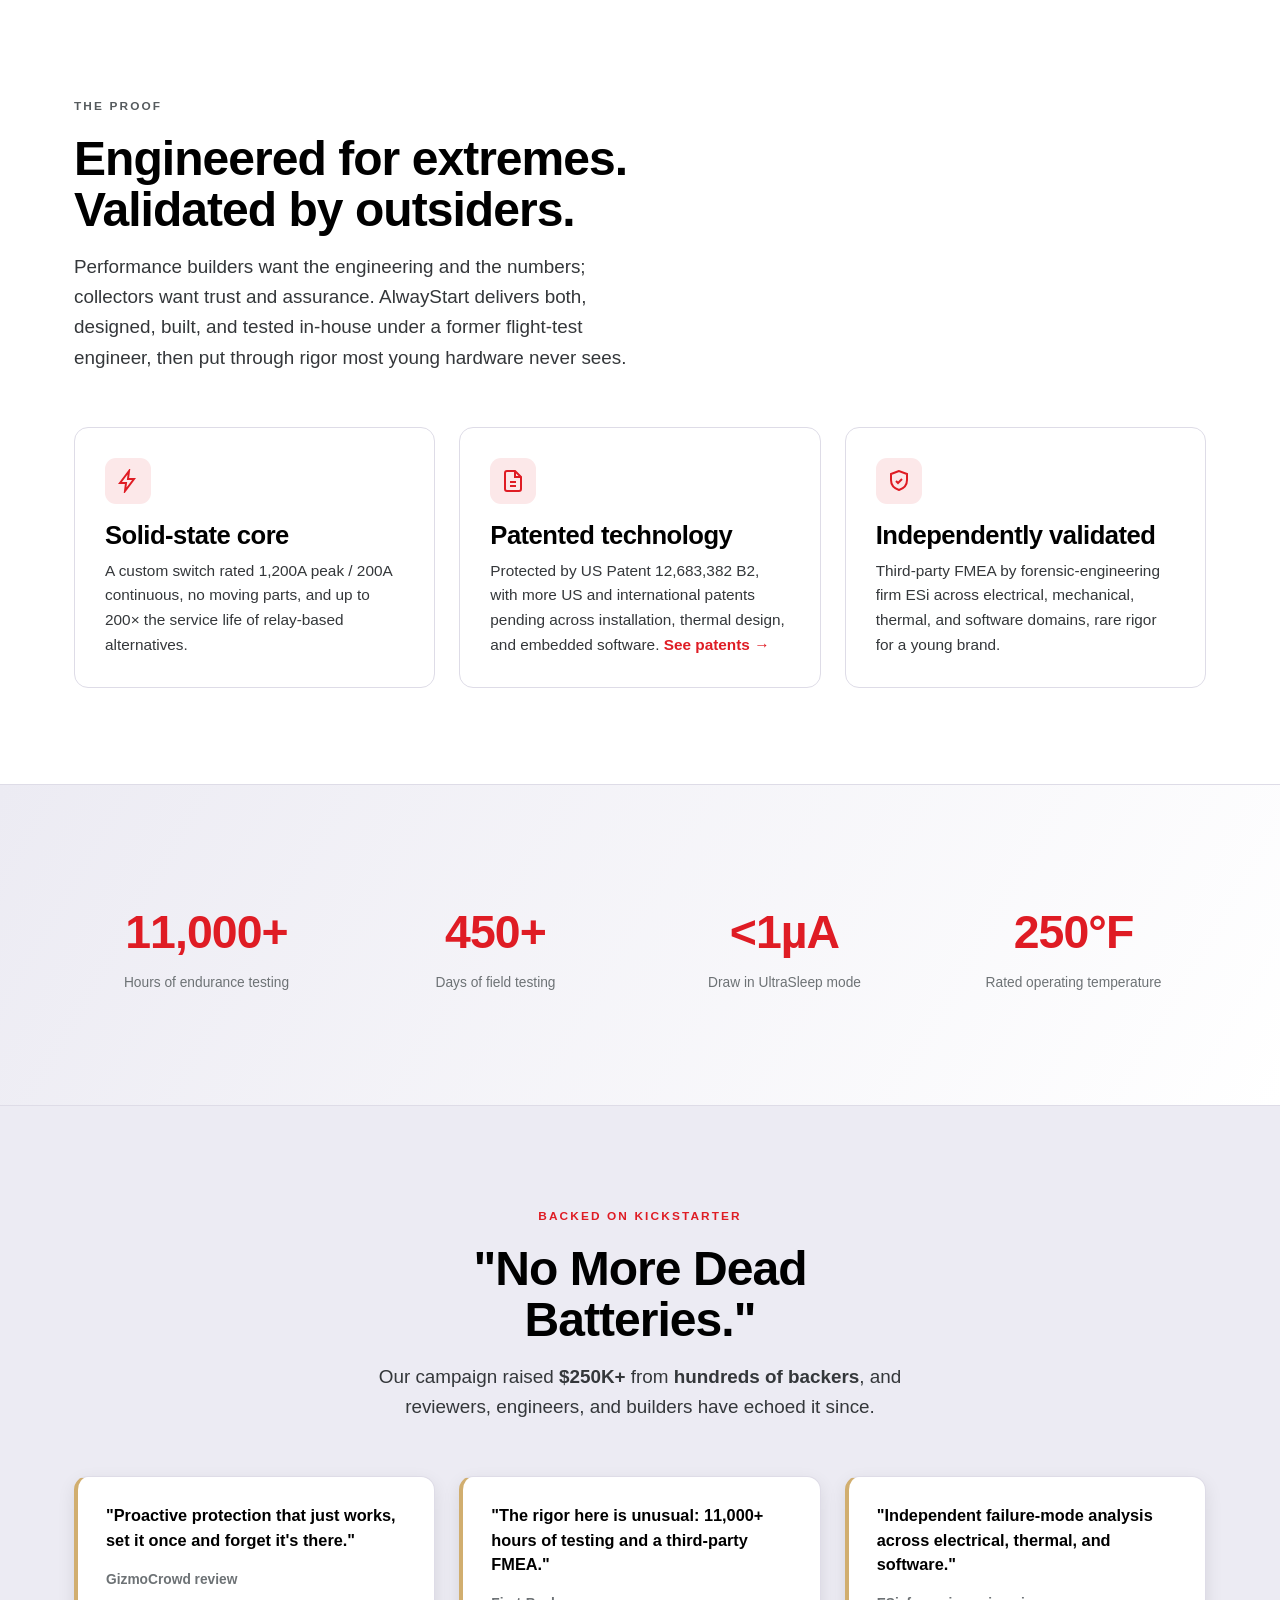
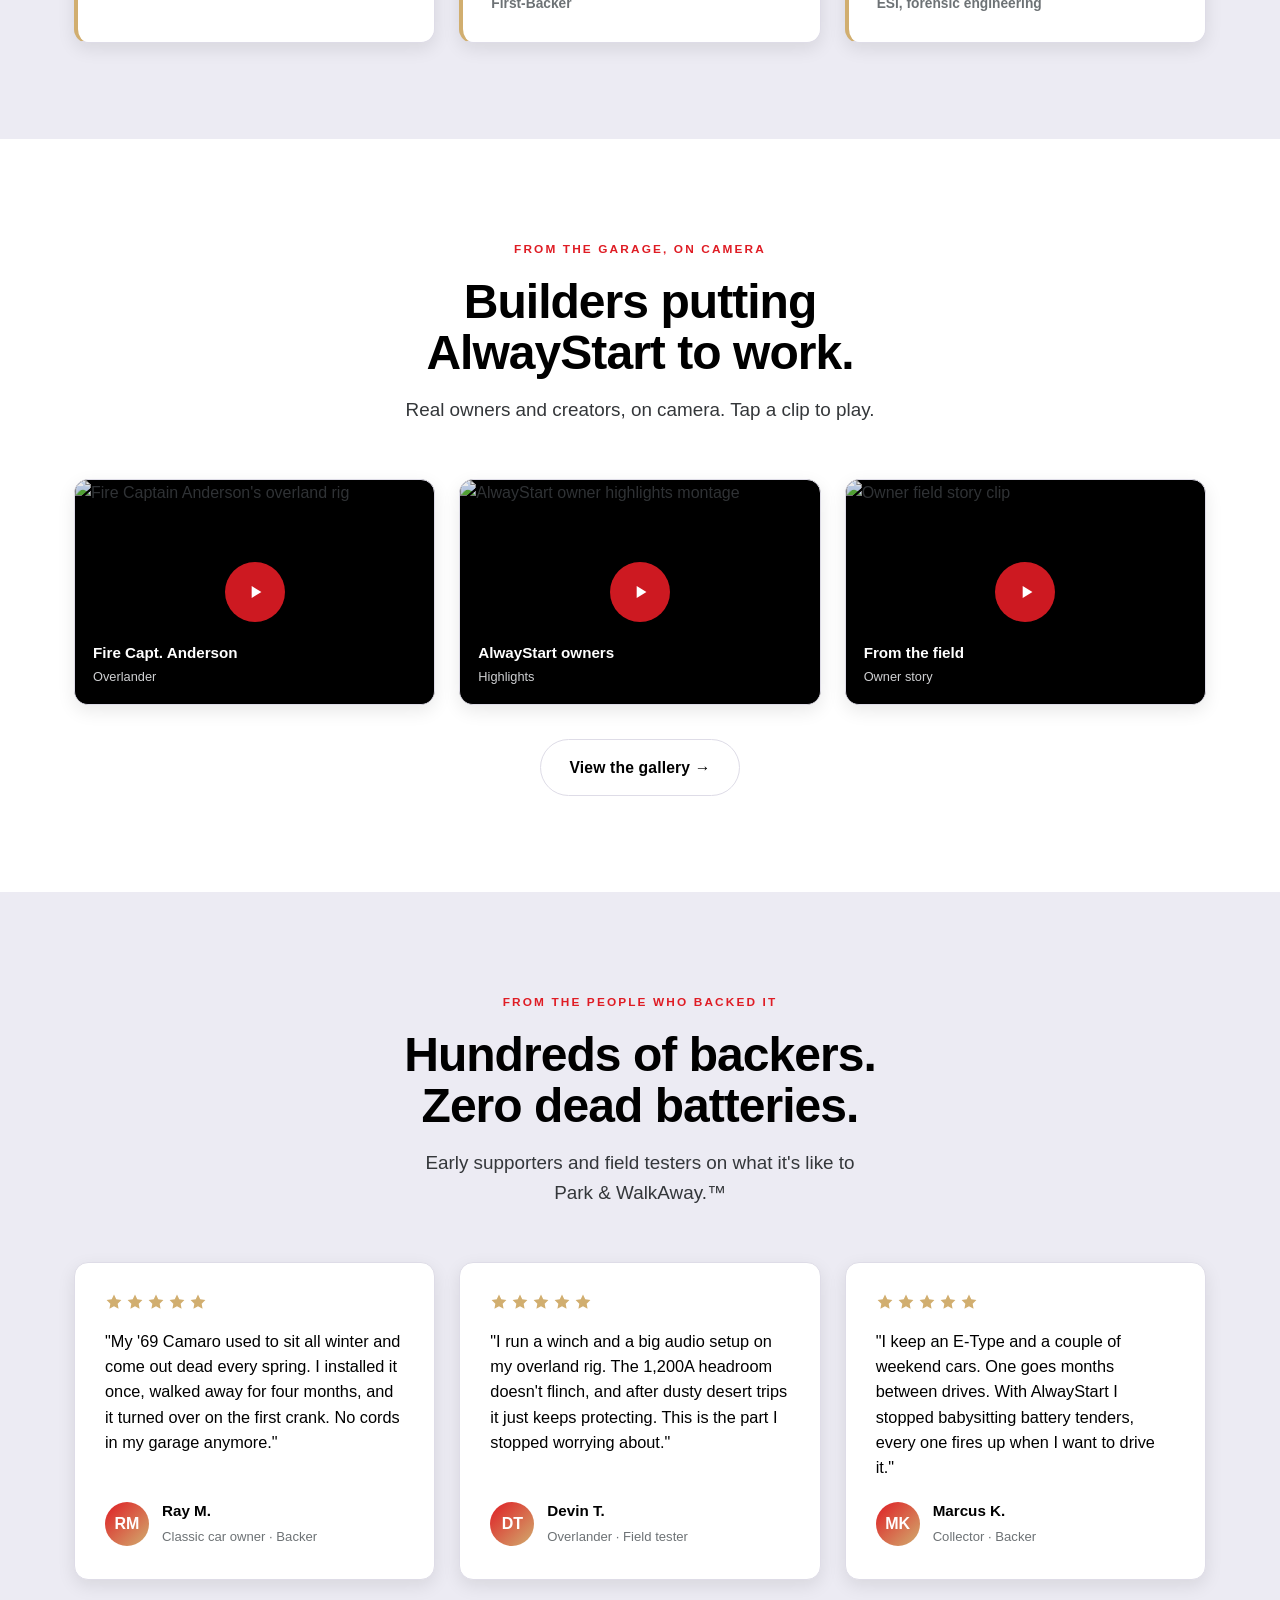
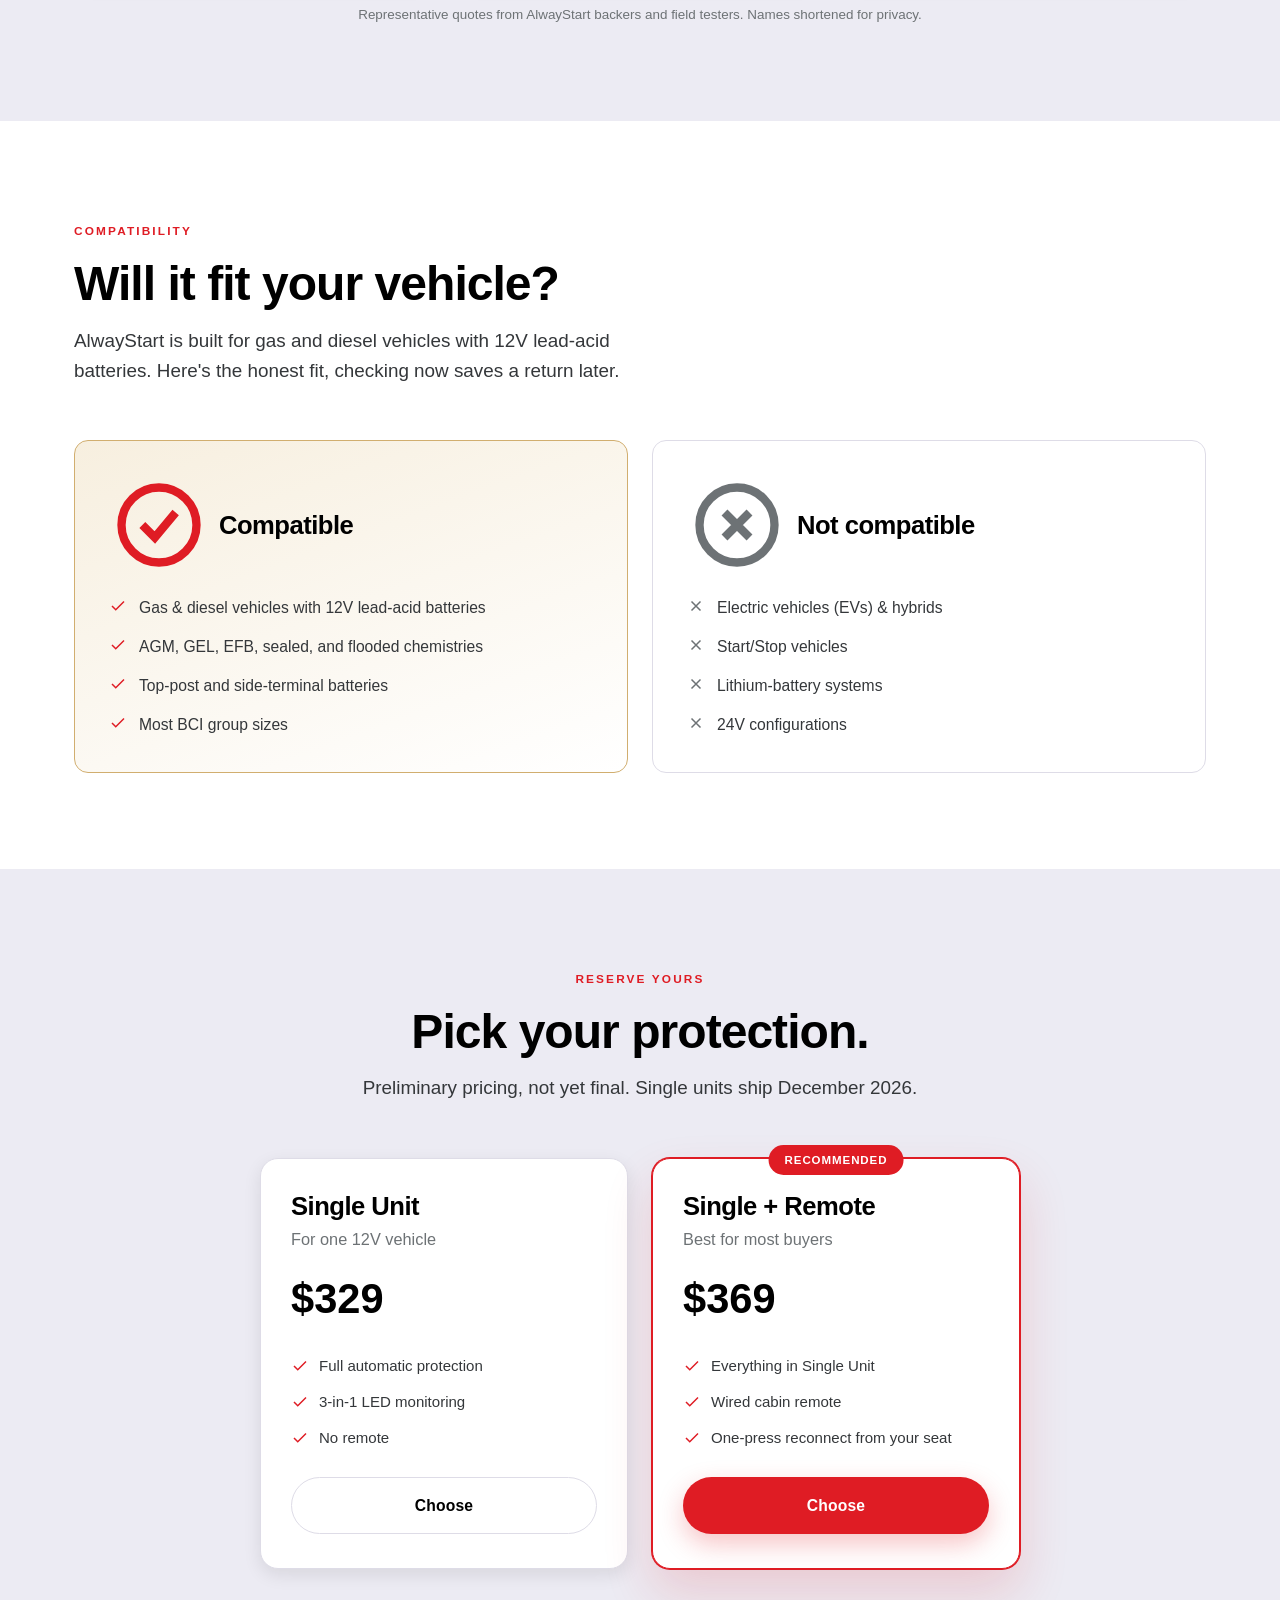
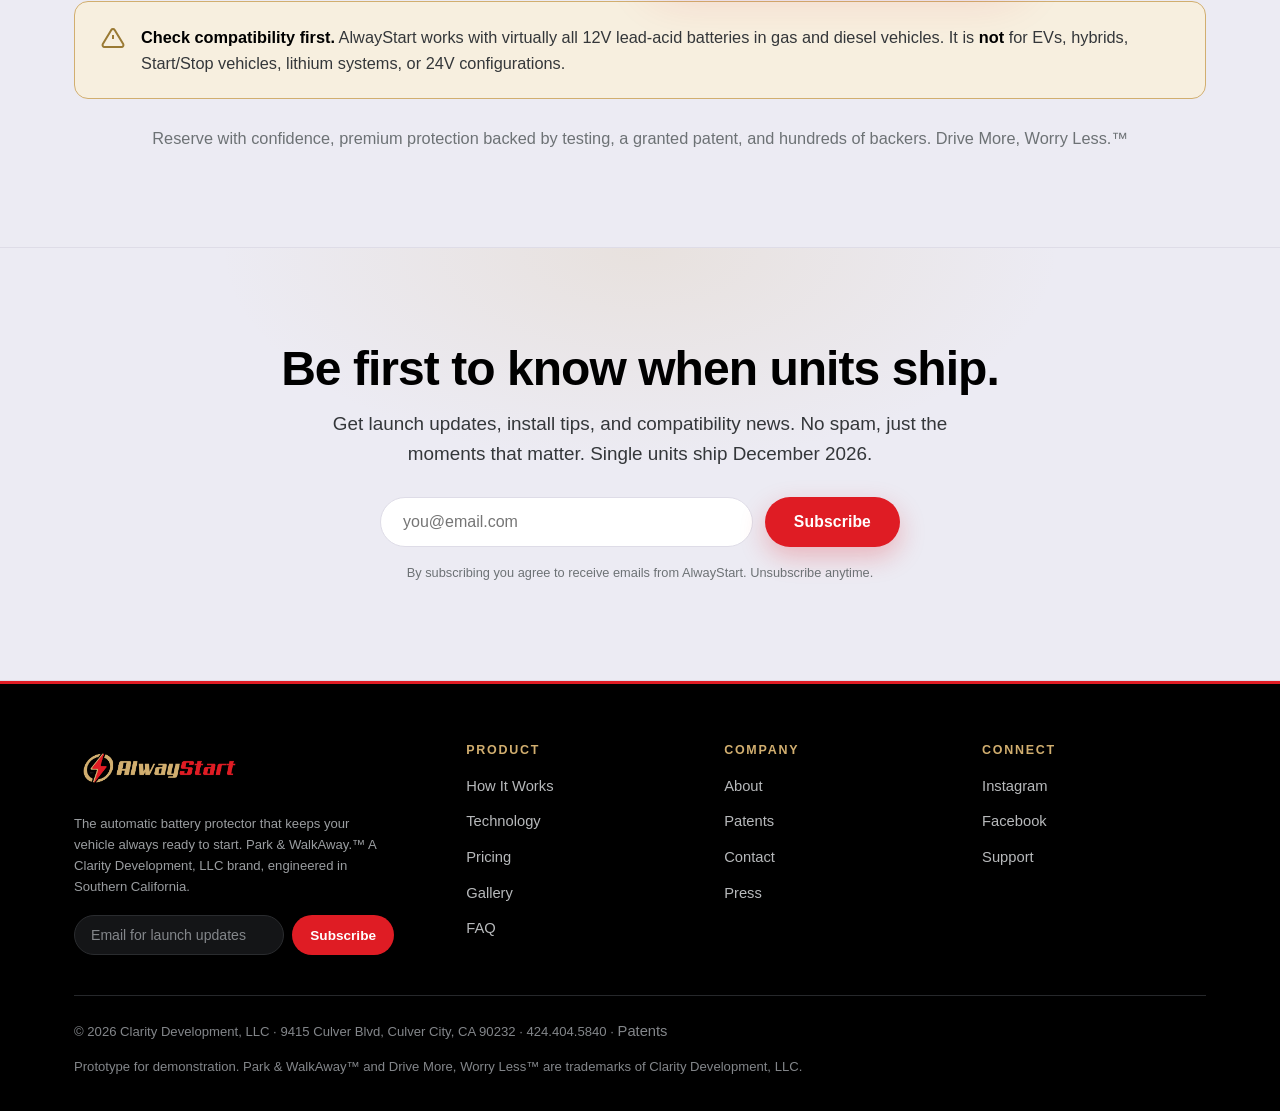
==== commit 2d2d15d7: "v2" ====
--- a/index.html
+++ b/index.html
@@ -3,7 +3,7 @@
 <head>
 <meta charset="UTF-8">
 <meta name="viewport" content="width=device-width, initial-scale=1.0">
-<title>AlwayStart — The World's First Automatic Battery Protector</title>
+<title>AlwayStart, The World's First Automatic Battery Protector</title>
 <meta name="description" content="AlwayStart preserves enough of your 12V battery's power so your vehicle is always ready to start. Install once, then Park & WalkAway. Zero maintenance, zero anxiety.">
 <link rel="preconnect" href="https://fonts.googleapis.com">
 <link rel="icon" type="image/png" href="assets/logo-mark.png">
@@ -14,7 +14,7 @@
 <!-- NAV -->
 <header class="nav">
   <div class="container nav-inner">
-    <a href="index.html" class="brand" aria-label="AlwayStart home"><img src="assets/logo-light.png" alt="" class="brand-mark"></a>
+    <a href="index.html" class="brand" aria-label="AlwayStart home"><img src="assets/logo-dark.png" alt="AlwayStart" class="brand-mark"></a>
     <nav>
       <ul class="nav-links">
         <li><a href="how-it-works.html">How It Works</a></li>
@@ -33,15 +33,15 @@
   </div>
 </header>
 
-<!-- HERO -->
+<!-- 1 · HERO -->
 <section class="hero">
   <div class="container hero-grid">
     <div>
       <span class="eyebrow">The world's first automatic battery protector</span>
       <h1>Conquer dead<br>batteries. <span>For good.</span></h1>
-      <p class="lead">AlwayStart preserves just enough of your battery's power so your vehicle is always ready to start — even after weeks or months parked. Install once, then Park&nbsp;&&nbsp;WalkAway.™</p>
+      <p class="lead">AlwayStart preserves just enough of your battery's power so your vehicle is always ready to start, even after weeks or months parked. Install once, then Park&nbsp;&&nbsp;WalkAway.™ Zero maintenance, zero anxiety.</p>
       <div class="hero-cta">
-        <a href="pricing.html" class="btn btn-primary btn-lg">Reserve Yours — from $229</a>
+        <a href="pricing.html" class="btn btn-primary btn-lg">Reserve Yours, from $329</a>
         <a href="how-it-works.html" class="btn btn-ghost btn-lg">See how it works</a>
       </div>
       <div class="hero-proof">
@@ -51,15 +51,8 @@
       </div>
     </div>
     <div class="hero-media reveal">
-      <span class="hero-badge">● PRODUCT FILM</span>
-      <video class="hero-video" autoplay muted loop playsinline preload="auto">
-        <source src="media/alwaystart-how-it-works-3d.mp4" type="video/mp4">
-      </video>
-      <div class="media-fallback">
-        <img src="assets/logo-light.png" alt="">
-        <b>AlwayStart in action</b>
-        <span>Automatic Battery Protector</span>
-      </div>
+      <span class="hero-badge">● PATENTED · US 12,683,382 B2</span>
+      <img src="assets/AS%20installed%20BMW2.jpg" alt="AlwayStart installed on a vehicle's 12V battery">
     </div>
   </div>
 </section>
@@ -68,20 +61,20 @@
 <div class="strip">
   <div class="container strip-inner">
     <span class="strip-item"><svg viewBox="0 0 24 24" fill="currentColor"><path d="M12 2 4 5v6c0 5 3.4 8.5 8 10 4.6-1.5 8-5 8-10V5l-8-3Z"/></svg> MIL-STD-810H · IP68</span>
-    <span class="strip-item"><svg viewBox="0 0 24 24" fill="currentColor"><path d="M12 2 4 5v6c0 5 3.4 8.5 8 10 4.6-1.5 8-5 8-10V5l-8-3Z"/></svg> 3 Patents Pending</span>
+    <span class="strip-item"><svg viewBox="0 0 24 24" fill="currentColor"><path d="M12 2 4 5v6c0 5 3.4 8.5 8 10 4.6-1.5 8-5 8-10V5l-8-3Z"/></svg> US Patent 12,683,382 B2</span>
     <span class="strip-item"><svg viewBox="0 0 24 24" fill="currentColor"><path d="M12 2 4 5v6c0 5 3.4 8.5 8 10 4.6-1.5 8-5 8-10V5l-8-3Z"/></svg> Independent FMEA by ESi</span>
-    <span class="strip-item"><svg viewBox="0 0 24 24" fill="currentColor"><path d="M12 2 4 5v6c0 5 3.4 8.5 8 10 4.6-1.5 8-5 8-10V5l-8-3Z"/></svg> $251K raised · 891 backers</span>
+    <span class="strip-item"><svg viewBox="0 0 24 24" fill="currentColor"><path d="M12 2 4 5v6c0 5 3.4 8.5 8 10 4.6-1.5 8-5 8-10V5l-8-3Z"/></svg> $250K+ raised · hundreds of backers</span>
     <span class="strip-item"><svg viewBox="0 0 24 24" fill="currentColor"><path d="M12 2 4 5v6c0 5 3.4 8.5 8 10 4.6-1.5 8-5 8-10V5l-8-3Z"/></svg> Engineered in Southern California</span>
   </div>
 </div>
 
-<!-- PROBLEM -->
+<!-- 2 · PROBLEM -->
 <section>
   <div class="container">
     <div class="section-head reveal">
       <span class="eyebrow amber">The problem</span>
       <h2>A dead battery is never convenient.</h2>
-      <p class="lead">Dead batteries are the #1 reason for roadside calls and the #1 warranty replacement at dealerships. Modern vehicles run 20+ microcontrollers that quietly drain power while parked. A few weeks idle can fully discharge a battery — and every deep discharge accelerates sulfation, permanently shrinking capacity.</p>
+      <p class="lead">Dead batteries are the #1 reason for roadside calls and the #1 warranty replacement at dealerships. Modern vehicles run 20+ microcontrollers that quietly drain power while parked. A few weeks idle can fully discharge a battery, and every deep discharge accelerates sulfation, permanently shrinking capacity.</p>
     </div>
     <div class="grid-3">
       <div class="card reveal">
@@ -92,108 +85,70 @@
       <div class="card reveal">
         <div class="ico"><svg viewBox="0 0 24 24" fill="none" stroke="currentColor" stroke-width="2"><path d="M3 12h4l3 8 4-16 3 8h4"/></svg></div>
         <h3>Sulfation kills batteries</h3>
-        <p>Each deep discharge builds sulfate crystals that never fully reverse — cutting capacity and lifespan with every cycle.</p>
+        <p>Each deep discharge builds sulfate crystals that never fully reverse, cutting capacity and lifespan with every cycle.</p>
       </div>
       <div class="card reveal">
         <div class="ico"><svg viewBox="0 0 24 24" fill="none" stroke="currentColor" stroke-width="2"><path d="M21 12a9 9 0 1 1-9-9m9 0v6h-6"/></svg></div>
         <h3>The old fixes react too late</h3>
-        <p>Trickle chargers and jump packs only help if you remember them — and most respond <em>after</em> the failure, not before.</p>
-      </div>
-    </div>
-  </div>
-</section>
-
-<!-- THE FIX / COMPARE -->
+        <p>Trickle chargers and jump packs only help if you remember them, and most respond <em>after</em> the failure, not before.</p>
+      </div>
+    </div>
+  </div>
+</section>
+
+<!-- 3 · HOW ALWAYSTART WORKS -->
 <section class="alt">
   <div class="container">
-    <div class="section-head reveal">
-      <span class="eyebrow">A new category</span>
-      <h2>Not a charger. Not a jump pack.<br>A proactive battery <span style="color:var(--volt)">protector.</span></h2>
-      <p class="lead">AlwayStart sits between your battery and the vehicle, continuously measuring energy, health, and temperature. It calculates the minimum charge needed to start <em>your specific vehicle</em> — then electronically isolates the battery the moment drain threatens that reserve.</p>
-    </div>
-    <div class="compare">
-      <div class="col old reveal">
-        <h3><svg class="x" viewBox="0 0 24 24" fill="none" stroke="currentColor" stroke-width="2"><circle cx="12" cy="12" r="9"/><path d="M15 9l-6 6M9 9l6 6"/></svg> The old way</h3>
-        <ul>
-          <li><svg class="x" viewBox="0 0 24 24" fill="none" stroke="currentColor" stroke-width="2"><path d="M18 6 6 18M6 6l12 12"/></svg> Cords, outlets, and clutter in the garage</li>
-          <li><svg class="x" viewBox="0 0 24 24" fill="none" stroke="currentColor" stroke-width="2"><path d="M18 6 6 18M6 6l12 12"/></svg> You have to remember to plug in</li>
-          <li><svg class="x" viewBox="0 0 24 24" fill="none" stroke="currentColor" stroke-width="2"><path d="M18 6 6 18M6 6l12 12"/></svg> Jump packs react only after you're stranded</li>
-          <li><svg class="x" viewBox="0 0 24 24" fill="none" stroke="currentColor" stroke-width="2"><path d="M18 6 6 18M6 6l12 12"/></svg> Manual disconnects use fixed thresholds</li>
-        </ul>
-      </div>
-      <div class="col new reveal">
-        <h3><svg class="ck" viewBox="0 0 24 24" fill="none" stroke="currentColor" stroke-width="2"><circle cx="12" cy="12" r="9"/><path d="m8 12 3 3 5-6"/></svg> The AlwayStart way</h3>
-        <ul>
-          <li><svg class="ck" viewBox="0 0 24 24" fill="none" stroke="currentColor" stroke-width="2"><path d="M20 6 9 17l-5-5"/></svg> Fully automatic — no cords, no intervention</li>
-          <li><svg class="ck" viewBox="0 0 24 24" fill="none" stroke="currentColor" stroke-width="2"><path d="M20 6 9 17l-5-5"/></svg> Proactive — prevents the failure before it happens</li>
-          <li><svg class="ck" viewBox="0 0 24 24" fill="none" stroke="currentColor" stroke-width="2"><path d="M20 6 9 17l-5-5"/></svg> Self-calibrating algorithm, never a premature shutoff</li>
-          <li><svg class="ck" viewBox="0 0 24 24" fill="none" stroke="currentColor" stroke-width="2"><path d="M20 6 9 17l-5-5"/></svg> Doubles battery life · up to 365 days of storage</li>
-        </ul>
-      </div>
-    </div>
-  </div>
-</section>
-
-<!-- HOW IT WORKS TEASER -->
-<section>
-  <div class="container">
-    <div class="section-head reveal">
-      <span class="eyebrow">How it works</span>
-      <h2>Install once. Then forget it's there.</h2>
-    </div>
-    <div class="video-embed reveal" style="margin-bottom:40px; position:relative;">
-      <video controls playsinline preload="metadata" poster="assets/AS installed BMW2.jpg">
-        <source src="media/alwaystart-overview.mp4" type="video/mp4">
-        Your browser does not support the video tag.
-      </video>
-      <div aria-hidden="true" style="position:absolute; inset:0; display:flex; align-items:center; justify-content:center; pointer-events:none;">
-        <div style="width:76px;height:76px;border-radius:50%;background:rgba(8,12,24,.72);display:flex;align-items:center;justify-content:center;box-shadow:0 12px 36px rgba(0,0,0,.28);backdrop-filter:blur(6px);">
-          <svg viewBox="0 0 24 24" fill="currentColor" width="32" height="32" style="margin-left:4px; color:#fff">
-            <path d="M8 6.5v11l9-5.5-9-5.5Z"/>
-          </svg>
-        </div>
-      </div>
-      <div class="media-fallback">
-        <img src="assets/logo-light.png" alt="AlwayStart logo">
-        <b>How AlwayStart works — 3D</b>
-        <span>Inside the automatic battery protector</span>
-      </div>
-  
-
-    <!-- Duplicate of the above video for inclusion on how-it-works page
-         (template can be copied into how-it-works.html or injected via JS) -->
-    <template id="how-it-works-video">
-      <div class="video-embed reveal" style="margin-bottom:40px; position:relative;">
-        <video controls playsinline preload="metadata" poster="assets/AS installed BMW2.jpg">
-          <source src="media/alwaystart-how-it-works-3d.mp4" type="video/mp4">
-          Your browser does not support the video tag.
-        </video>
-        <div aria-hidden="true" style="position:absolute; inset:0; display:flex; align-items:center; justify-content:center; pointer-events:none;">
-          <div style="width:76px;height:76px;border-radius:50%;background:rgba(8,12,24,.72);display:flex;align-items:center;justify-content:center;box-shadow:0 12px 36px rgba(0,0,0,.28);backdrop-filter:blur(6px);">
-            <svg viewBox="0 0 24 24" fill="currentColor" width="32" height="32" style="margin-left:4px; color:#fff">
-              <path d="M8 6.5v11l9-5.5-9-5.5Z"/>
-            </svg>
-          </div>
-        </div>
-        <div class="media-fallback">
-          <img src="assets/logo-light.png" alt="AlwayStart logo">
-          <b>How AlwayStart works — 3D</b>
-          <span>Inside the automatic battery protector</span>
-        </div>
-      </div>
-    </template>
-    </div>
+    <div class="hero-grid" style="align-items:center;margin-bottom:54px">
+      <div class="section-head reveal" style="margin-bottom:0">
+        <span class="eyebrow">How AlwayStart works</span>
+        <h2>Not a charger. Not a jump pack.<br>A proactive battery <span style="color:var(--volt)">protector.</span></h2>
+        <p class="lead">AlwayStart sits between your battery and the vehicle, continuously measuring energy, health, and temperature. It calculates the minimum charge needed to start <em>your specific vehicle</em>, then electronically isolates the battery the moment drain threatens that reserve. Proven, proactive protection, the kind of engineering enthusiasts appreciate, built so it simply never lets you down.</p>
+      </div>
+      <div class="reveal" style="text-align:center">
+        <img src="media/Product/AS%20white%20center%20black%20edge.png" alt="AlwayStart automatic battery protector" style="width:100%;max-width:460px;border-radius:var(--radius);border:1px solid var(--line);box-shadow:var(--shadow-sm)">
+      </div>
+    </div>
+
     <div class="steps">
       <div class="step reveal"><span class="num"></span><div><h3>Install in minutes</h3><p>One-time setup, no special tools. Rotate the battery 180°, mount with the integrated bracket, and connect the terminals.</p></div></div>
-      <div class="step reveal"><span class="num"></span><div><h3>It learns your vehicle</h3><p>A 32-bit ARM processor runs a patent-pending adaptive algorithm, calculating the exact start reserve your vehicle needs.</p></div></div>
-      <div class="step reveal"><span class="num"></span><div><h3>It isolates automatically</h3><p>When parasitic drain threatens that reserve, the solid-state switch silently isolates the battery — preserving your start.</p></div></div>
-      <div class="step reveal"><span class="num"></span><div><h3>Press ON and go</h3><p>Back at the vehicle? One press reconnects instantly. Turn the key — it starts. Park&nbsp;&&nbsp;WalkAway.™</p></div></div>
-    </div>
-    <div style="margin-top:36px"><a href="how-it-works.html" class="btn btn-ghost">Full walkthrough →</a></div>
-  </div>
-</section>
-
-<!-- STAT BAND -->
+      <div class="step reveal"><span class="num"></span><div><h3>It learns your vehicle</h3><p>A 32-bit ARM processor runs our patented adaptive algorithm (US 12,683,382 B2), calculating the exact start reserve your vehicle needs.</p></div></div>
+      <div class="step reveal"><span class="num"></span><div><h3>It isolates automatically</h3><p>When parasitic drain threatens that reserve, the solid-state switch silently isolates the battery, preserving your start.</p></div></div>
+      <div class="step reveal"><span class="num"></span><div><h3>Press ON and go</h3><p>Back at the vehicle? One press reconnects instantly, from the unit or the wired cabin remote. Turn the key. Park&nbsp;&&nbsp;WalkAway.™</p></div></div>
+    </div>
+    <div class="center" style="margin-top:36px"><a href="how-it-works.html" class="btn btn-ghost">Full walkthrough →</a></div>
+  </div>
+</section>
+
+<!-- 4 · PROOF -->
+<section>
+  <div class="container">
+    <div class="section-head reveal">
+      <span class="eyebrow blue">The proof</span>
+      <h2>Engineered for extremes. Validated by outsiders.</h2>
+      <p class="lead">Performance builders want the engineering and the numbers; collectors want trust and assurance. AlwayStart delivers both, designed, built, and tested in-house under a former flight-test engineer, then put through rigor most young hardware never sees.</p>
+    </div>
+    <div class="grid-3">
+      <div class="card reveal">
+        <div class="ico"><svg viewBox="0 0 24 24" fill="none" stroke="currentColor" stroke-width="2"><path d="M13 2 4 14h6l-1 8 9-12h-6l1-8Z"/></svg></div>
+        <h3>Solid-state core</h3>
+        <p>A custom switch rated 1,200A peak / 200A continuous, no moving parts, and up to 200× the service life of relay-based alternatives.</p>
+      </div>
+      <div class="card reveal">
+        <div class="ico"><svg viewBox="0 0 24 24" fill="none" stroke="currentColor" stroke-width="2"><path d="M14 2H6a2 2 0 0 0-2 2v16a2 2 0 0 0 2 2h12a2 2 0 0 0 2-2V8z"/><path d="M14 2v6h6M9 13h6M9 17h6"/></svg></div>
+        <h3>Patented technology</h3>
+        <p>Protected by US Patent 12,683,382 B2, with more US and international patents pending across installation, thermal design, and embedded software. <a href="patents.html" style="color:var(--volt);font-weight:700">See patents →</a></p>
+      </div>
+      <div class="card reveal">
+        <div class="ico"><svg viewBox="0 0 24 24" fill="none" stroke="currentColor" stroke-width="2"><path d="M12 2 4 5v6c0 5 3.4 8.5 8 10 4.6-1.5 8-5 8-10V5l-8-3Z"/><path d="m9 12 2 2 4-4"/></svg></div>
+        <h3>Independently validated</h3>
+        <p>Third-party FMEA by forensic-engineering firm ESi across electrical, mechanical, thermal, and software domains, rare rigor for a young brand.</p>
+      </div>
+    </div>
+  </div>
+</section>
+
+<!-- Proof · testing numbers -->
 <section class="statband">
   <div class="container">
     <div class="grid-4">
@@ -205,48 +160,151 @@
   </div>
 </section>
 
-<!-- PROOF -->
+<!-- Proof · Kickstarter success + press -->
 <section class="alt">
   <div class="container">
+    <div class="section-head center reveal">
+      <span class="eyebrow">Backed on Kickstarter</span>
+      <h2>"No More Dead Batteries."</h2>
+      <p class="lead">Our campaign raised <b>$250K+</b> from <b>hundreds of backers</b>, and reviewers, engineers, and builders have echoed it since.</p>
+    </div>
+    <div class="cred-quotes reveal">
+      <blockquote>
+        <p>"Proactive protection that just works, set it once and forget it's there."</p>
+        <cite>GizmoCrowd review</cite>
+      </blockquote>
+      <blockquote>
+        <p>"The rigor here is unusual: 11,000+ hours of testing and a third-party FMEA."</p>
+        <cite>First-Backer</cite>
+      </blockquote>
+      <blockquote>
+        <p>"Independent failure-mode analysis across electrical, thermal, and software."</p>
+        <cite>ESi, forensic engineering</cite>
+      </blockquote>
+    </div>
+  </div>
+</section>
+
+<!-- Proof · influencer clips -->
+<section id="clips">
+  <div class="container">
+    <div class="section-head center reveal">
+      <span class="eyebrow">From the garage, on camera</span>
+      <h2>Builders putting AlwayStart to work.</h2>
+      <p class="lead">Real owners and creators, on camera. Tap a clip to play.</p>
+    </div>
+    <div class="clip-grid">
+      <a href="media/Influencer%20Video/anderson-overland.mp4" data-video class="clip reveal">
+        <img src="media/Influencer%20Video/posters/anderson.jpg" alt="Fire Captain Anderson's overland rig">
+        <span class="clip-play"><svg viewBox="0 0 24 24" fill="currentColor"><path d="M8 6.5v11l9-5.5-9-5.5Z"/></svg></span>
+        <span class="clip-meta"><b>Fire Capt. Anderson</b><small>Overlander</small></span>
+      </a>
+      <a href="media/Influencer%20Video/Montagev1.mp4" data-video class="clip reveal">
+        <img src="media/Influencer%20Video/posters/montage.jpg" alt="AlwayStart owner highlights montage">
+        <span class="clip-play"><svg viewBox="0 0 24 24" fill="currentColor"><path d="M8 6.5v11l9-5.5-9-5.5Z"/></svg></span>
+        <span class="clip-meta"><b>AlwayStart owners</b><small>Highlights</small></span>
+      </a>
+      <a href="media/Influencer%20Video/10hrsleft.mp4" data-video class="clip reveal">
+        <img src="media/Influencer%20Video/posters/10hrsleft.jpg" alt="Owner field story clip">
+        <span class="clip-play"><svg viewBox="0 0 24 24" fill="currentColor"><path d="M8 6.5v11l9-5.5-9-5.5Z"/></svg></span>
+        <span class="clip-meta"><b>From the field</b><small>Owner story</small></span>
+      </a>
+    </div>
+    <div class="center" style="margin-top:34px"><a href="media.html" class="btn btn-ghost">View the gallery →</a></div>
+  </div>
+</section>
+
+<!-- Proof · testimonials -->
+<section class="alt">
+  <div class="container">
+    <div class="section-head center reveal">
+      <span class="eyebrow">From the people who backed it</span>
+      <h2>Hundreds of backers. Zero dead batteries.</h2>
+      <p class="lead">Early supporters and field testers on what it's like to Park&nbsp;&&nbsp;WalkAway.™</p>
+    </div>
+    <div class="quotes">
+      <div class="quote reveal">
+        <div class="stars">
+          <svg viewBox="0 0 24 24" fill="currentColor"><path d="m12 2 3 6.3 6.9 1-5 4.9 1.2 6.8L12 17.8 5.9 21l1.2-6.8-5-4.9 6.9-1L12 2Z"/></svg>
+          <svg viewBox="0 0 24 24" fill="currentColor"><path d="m12 2 3 6.3 6.9 1-5 4.9 1.2 6.8L12 17.8 5.9 21l1.2-6.8-5-4.9 6.9-1L12 2Z"/></svg>
+          <svg viewBox="0 0 24 24" fill="currentColor"><path d="m12 2 3 6.3 6.9 1-5 4.9 1.2 6.8L12 17.8 5.9 21l1.2-6.8-5-4.9 6.9-1L12 2Z"/></svg>
+          <svg viewBox="0 0 24 24" fill="currentColor"><path d="m12 2 3 6.3 6.9 1-5 4.9 1.2 6.8L12 17.8 5.9 21l1.2-6.8-5-4.9 6.9-1L12 2Z"/></svg>
+          <svg viewBox="0 0 24 24" fill="currentColor"><path d="m12 2 3 6.3 6.9 1-5 4.9 1.2 6.8L12 17.8 5.9 21l1.2-6.8-5-4.9 6.9-1L12 2Z"/></svg>
+        </div>
+        <p>"My '69 Camaro used to sit all winter and come out dead every spring. I installed it once, walked away for four months, and it turned over on the first crank. No cords in my garage anymore."</p>
+        <div class="who"><span class="av">RM</span><div><b>Ray M.</b><span>Classic car owner · Backer</span></div></div>
+      </div>
+      <div class="quote reveal">
+        <div class="stars">
+          <svg viewBox="0 0 24 24" fill="currentColor"><path d="m12 2 3 6.3 6.9 1-5 4.9 1.2 6.8L12 17.8 5.9 21l1.2-6.8-5-4.9 6.9-1L12 2Z"/></svg>
+          <svg viewBox="0 0 24 24" fill="currentColor"><path d="m12 2 3 6.3 6.9 1-5 4.9 1.2 6.8L12 17.8 5.9 21l1.2-6.8-5-4.9 6.9-1L12 2Z"/></svg>
+          <svg viewBox="0 0 24 24" fill="currentColor"><path d="m12 2 3 6.3 6.9 1-5 4.9 1.2 6.8L12 17.8 5.9 21l1.2-6.8-5-4.9 6.9-1L12 2Z"/></svg>
+          <svg viewBox="0 0 24 24" fill="currentColor"><path d="m12 2 3 6.3 6.9 1-5 4.9 1.2 6.8L12 17.8 5.9 21l1.2-6.8-5-4.9 6.9-1L12 2Z"/></svg>
+          <svg viewBox="0 0 24 24" fill="currentColor"><path d="m12 2 3 6.3 6.9 1-5 4.9 1.2 6.8L12 17.8 5.9 21l1.2-6.8-5-4.9 6.9-1L12 2Z"/></svg>
+        </div>
+        <p>"I run a winch and a big audio setup on my overland rig. The 1,200A headroom doesn't flinch, and after dusty desert trips it just keeps protecting. This is the part I stopped worrying about."</p>
+        <div class="who"><span class="av">DT</span><div><b>Devin T.</b><span>Overlander · Field tester</span></div></div>
+      </div>
+      <div class="quote reveal">
+        <div class="stars">
+          <svg viewBox="0 0 24 24" fill="currentColor"><path d="m12 2 3 6.3 6.9 1-5 4.9 1.2 6.8L12 17.8 5.9 21l1.2-6.8-5-4.9 6.9-1L12 2Z"/></svg>
+          <svg viewBox="0 0 24 24" fill="currentColor"><path d="m12 2 3 6.3 6.9 1-5 4.9 1.2 6.8L12 17.8 5.9 21l1.2-6.8-5-4.9 6.9-1L12 2Z"/></svg>
+          <svg viewBox="0 0 24 24" fill="currentColor"><path d="m12 2 3 6.3 6.9 1-5 4.9 1.2 6.8L12 17.8 5.9 21l1.2-6.8-5-4.9 6.9-1L12 2Z"/></svg>
+          <svg viewBox="0 0 24 24" fill="currentColor"><path d="m12 2 3 6.3 6.9 1-5 4.9 1.2 6.8L12 17.8 5.9 21l1.2-6.8-5-4.9 6.9-1L12 2Z"/></svg>
+          <svg viewBox="0 0 24 24" fill="currentColor"><path d="m12 2 3 6.3 6.9 1-5 4.9 1.2 6.8L12 17.8 5.9 21l1.2-6.8-5-4.9 6.9-1L12 2Z"/></svg>
+        </div>
+        <p>"I keep an E-Type and a couple of weekend cars. One goes months between drives. With AlwayStart I stopped babysitting battery tenders, every one fires up when I want to drive it."</p>
+        <div class="who"><span class="av">MK</span><div><b>Marcus K.</b><span>Collector · Backer</span></div></div>
+      </div>
+    </div>
+    <p class="muted center" style="margin-top:24px;font-size:.84rem">Representative quotes from AlwayStart backers and field testers. Names shortened for privacy.</p>
+  </div>
+</section>
+
+<!-- 5 · COMPATIBILITY -->
+<section>
+  <div class="container">
     <div class="section-head reveal">
-      <span class="eyebrow blue">Engineered for extremes</span>
-      <h2>Built to outlast the vehicle it protects.</h2>
-    </div>
-    <div class="grid-3">
-      <div class="card reveal">
-        <div class="ico"><svg viewBox="0 0 24 24" fill="none" stroke="currentColor" stroke-width="2"><path d="M13 2 4 14h6l-1 8 9-12h-6l1-8Z"/></svg></div>
-        <h3>Solid-state core</h3>
-        <p>A custom switch rated 1,200A peak / 200A continuous, with no moving parts and up to 200× the service life of relay-based alternatives.</p>
-      </div>
-      <div class="card reveal">
-        <div class="ico"><svg viewBox="0 0 24 24" fill="none" stroke="currentColor" stroke-width="2"><rect x="4" y="4" width="16" height="16" rx="2"/><path d="M9 9h6v6H9z"/><path d="M9 1v3M15 1v3M9 20v3M15 20v3M1 9h3M1 15h3M20 9h3M20 15h3"/></svg></div>
-        <h3>Adaptive intelligence</h3>
-        <p>A 32-bit ARM Cortex processor runs a patent-pending dynamic-threshold algorithm — smarter than any fixed-voltage cutoff.</p>
-      </div>
-      <div class="card reveal">
-        <div class="ico"><svg viewBox="0 0 24 24" fill="none" stroke="currentColor" stroke-width="2"><path d="M12 2 4 5v6c0 5 3.4 8.5 8 10 4.6-1.5 8-5 8-10V5l-8-3Z"/><path d="m9 12 2 2 4-4"/></svg></div>
-        <h3>Independently validated</h3>
-        <p>Third-party FMEA by forensic-engineering firm ESi across electrical, mechanical, thermal, and software domains — rare rigor for crowdfunded hardware.</p>
-      </div>
-    </div>
-    <div style="margin-top:36px"><a href="technology.html" class="btn btn-ghost">Explore the technology →</a></div>
-  </div>
-</section>
-
-<!-- PRICING TEASER -->
-<section>
+      <span class="eyebrow">Compatibility</span>
+      <h2>Will it fit your vehicle?</h2>
+      <p class="lead">AlwayStart is built for gas and diesel vehicles with 12V lead-acid batteries. Here's the honest fit, checking now saves a return later.</p>
+    </div>
+    <div class="compare">
+      <div class="col new reveal">
+        <h3><svg class="ck" viewBox="0 0 24 24" fill="none" stroke="currentColor" stroke-width="2"><circle cx="12" cy="12" r="9"/><path d="m8 12 3 3 5-6"/></svg> Compatible</h3>
+        <ul>
+          <li><svg class="ck" viewBox="0 0 24 24" fill="none" stroke="currentColor" stroke-width="2"><path d="M20 6 9 17l-5-5"/></svg> Gas &amp; diesel vehicles with 12V lead-acid batteries</li>
+          <li><svg class="ck" viewBox="0 0 24 24" fill="none" stroke="currentColor" stroke-width="2"><path d="M20 6 9 17l-5-5"/></svg> AGM, GEL, EFB, sealed, and flooded chemistries</li>
+          <li><svg class="ck" viewBox="0 0 24 24" fill="none" stroke="currentColor" stroke-width="2"><path d="M20 6 9 17l-5-5"/></svg> Top-post and side-terminal batteries</li>
+          <li><svg class="ck" viewBox="0 0 24 24" fill="none" stroke="currentColor" stroke-width="2"><path d="M20 6 9 17l-5-5"/></svg> Most BCI group sizes</li>
+        </ul>
+      </div>
+      <div class="col old reveal">
+        <h3><svg class="x" viewBox="0 0 24 24" fill="none" stroke="currentColor" stroke-width="2"><circle cx="12" cy="12" r="9"/><path d="M15 9l-6 6M9 9l6 6"/></svg> Not compatible</h3>
+        <ul>
+          <li><svg class="x" viewBox="0 0 24 24" fill="none" stroke="currentColor" stroke-width="2"><path d="M18 6 6 18M6 6l12 12"/></svg> Electric vehicles (EVs) &amp; hybrids</li>
+          <li><svg class="x" viewBox="0 0 24 24" fill="none" stroke="currentColor" stroke-width="2"><path d="M18 6 6 18M6 6l12 12"/></svg> Start/Stop vehicles</li>
+          <li><svg class="x" viewBox="0 0 24 24" fill="none" stroke="currentColor" stroke-width="2"><path d="M18 6 6 18M6 6l12 12"/></svg> Lithium-battery systems</li>
+          <li><svg class="x" viewBox="0 0 24 24" fill="none" stroke="currentColor" stroke-width="2"><path d="M18 6 6 18M6 6l12 12"/></svg> 24V configurations</li>
+        </ul>
+      </div>
+    </div>
+  </div>
+</section>
+
+<!-- 6 · RESERVE -->
+<section class="alt">
   <div class="container">
     <div class="section-head center reveal">
       <span class="eyebrow">Reserve yours</span>
       <h2>Pick your protection.</h2>
-      <p class="lead">Crowdfunding pricing. Single units ship December 2026; the dual-battery kit ships March 2027.</p>
-    </div>
-    <div class="tiers">
+      <p class="lead">Preliminary pricing, not yet final. Single units ship December 2026.</p>
+    </div>
+    <div class="tiers tiers-2">
       <div class="tier reveal">
         <h3>Single Unit</h3>
         <p class="muted">For one 12V vehicle</p>
-        <div class="price">$229</div>
-        <div class="msrp">MSRP ~$349</div>
+        <div class="price">$329</div>
         <ul>
           <li><svg viewBox="0 0 24 24" fill="none" stroke="currentColor" stroke-width="2"><path d="M20 6 9 17l-5-5"/></svg> Full automatic protection</li>
           <li><svg viewBox="0 0 24 24" fill="none" stroke="currentColor" stroke-width="2"><path d="M20 6 9 17l-5-5"/></svg> 3-in-1 LED monitoring</li>
@@ -255,127 +313,38 @@
         <a href="pricing.html" class="btn btn-ghost">Choose</a>
       </div>
       <div class="tier best reveal">
-        <span class="tag">Most popular</span>
+        <span class="tag">Recommended</span>
         <h3>Single + Remote</h3>
-        <p class="muted">Recommended for most buyers</p>
-        <div class="price">$249</div>
-        <div class="msrp">MSRP ~$384</div>
+        <p class="muted">Best for most buyers</p>
+        <div class="price">$369</div>
         <ul>
           <li><svg viewBox="0 0 24 24" fill="none" stroke="currentColor" stroke-width="2"><path d="M20 6 9 17l-5-5"/></svg> Everything in Single Unit</li>
           <li><svg viewBox="0 0 24 24" fill="none" stroke="currentColor" stroke-width="2"><path d="M20 6 9 17l-5-5"/></svg> Wired cabin remote</li>
-          <li><svg viewBox="0 0 24 24" fill="none" stroke="currentColor" stroke-width="2"><path d="M20 6 9 17l-5-5"/></svg> One-press reconnect from inside</li>
+          <li><svg viewBox="0 0 24 24" fill="none" stroke="currentColor" stroke-width="2"><path d="M20 6 9 17l-5-5"/></svg> One-press reconnect from your seat</li>
         </ul>
         <a href="pricing.html" class="btn btn-primary">Choose</a>
-      </div>
-      <div class="tier reveal">
-        <h3>Dual-Battery Kit</h3>
-        <p class="muted">For diesel trucks</p>
-        <div class="price">$445</div>
-        <div class="msrp">MSRP ~$628</div>
-        <ul>
-          <li><svg viewBox="0 0 24 24" fill="none" stroke="currentColor" stroke-width="2"><path d="M20 6 9 17l-5-5"/></svg> Protects two 12V batteries</li>
-          <li><svg viewBox="0 0 24 24" fill="none" stroke="currentColor" stroke-width="2"><path d="M20 6 9 17l-5-5"/></svg> Wired remote included</li>
-          <li><svg viewBox="0 0 24 24" fill="none" stroke="currentColor" stroke-width="2"><path d="M20 6 9 17l-5-5"/></svg> Ships March 2027</li>
-        </ul>
-        <a href="pricing.html" class="btn btn-ghost">Choose</a>
       </div>
     </div>
     <div class="compat reveal" style="margin-top:32px">
       <svg viewBox="0 0 24 24" fill="none" stroke="currentColor" stroke-width="2"><path d="M12 9v4m0 4h.01M10.3 3.9 1.8 18a2 2 0 0 0 1.7 3h17a2 2 0 0 0 1.7-3L13.7 3.9a2 2 0 0 0-3.4 0Z"/></svg>
       <p><b>Check compatibility first.</b> AlwayStart works with virtually all 12V lead-acid batteries in gas and diesel vehicles. It is <b>not</b> for EVs, hybrids, Start/Stop vehicles, lithium systems, or 24V configurations.</p>
     </div>
-  </div>
-</section>
-
-<!-- FAQ TEASER -->
-<section class="alt">
-  <div class="container">
-    <div class="section-head center reveal">
-      <span class="eyebrow">Common questions</span>
-      <h2>Good to know.</h2>
-    </div>
-    <div class="faq">
-      <div class="qa reveal"><button>Is it really fully automatic? <span class="icon"><svg viewBox="0 0 24 24" fill="none" stroke="currentColor" stroke-width="2"><path d="M12 5v14M5 12h14"/></svg></span></button><div class="ans"><p>Yes. Once installed, AlwayStart monitors and isolates your battery on its own — no cords, no schedule, no reminders. The only manual step is one press of ON when you return after a long isolation.</p></div></div>
-      <div class="qa reveal"><button>Will it drain my battery itself? <span class="icon"><svg viewBox="0 0 24 24" fill="none" stroke="currentColor" stroke-width="2"><path d="M12 5v14M5 12h14"/></svg></span></button><div class="ans"><p>Barely. Standby draw is around 5mA, and in UltraSleep mode it falls below 1 microamp — essentially invisible drain.</p></div></div>
-      <div class="qa reveal"><button>Does it fit my vehicle? <span class="icon"><svg viewBox="0 0 24 24" fill="none" stroke="currentColor" stroke-width="2"><path d="M12 5v14M5 12h14"/></svg></span></button><div class="ans"><p>If it's a gas or diesel vehicle with a 12V lead-acid battery (AGM, GEL, EFB, sealed, or flooded), almost certainly. It does not support EVs, hybrids, Start/Stop, lithium, or 24V systems.</p></div></div>
-    </div>
-    <div class="center" style="margin-top:32px"><a href="faq.html" class="btn btn-ghost">See all FAQs →</a></div>
-  </div>
-</section>
-
-<!-- TESTIMONIALS -->
-<section>
-  <div class="container">
-    <div class="section-head center reveal">
-      <span class="eyebrow">From the people who backed it</span>
-      <h2>891 backers. Zero dead batteries.</h2>
-      <p class="lead">Early supporters and field testers on what it's like to Park&nbsp;&&nbsp;WalkAway.™</p>
-    </div>
-    <div class="quotes">
-      <div class="quote reveal">
-        <div class="stars">
-          <svg viewBox="0 0 24 24" fill="currentColor"><path d="m12 2 3 6.3 6.9 1-5 4.9 1.2 6.8L12 17.8 5.9 21l1.2-6.8-5-4.9 6.9-1L12 2Z"/></svg>
-          <svg viewBox="0 0 24 24" fill="currentColor"><path d="m12 2 3 6.3 6.9 1-5 4.9 1.2 6.8L12 17.8 5.9 21l1.2-6.8-5-4.9 6.9-1L12 2Z"/></svg>
-          <svg viewBox="0 0 24 24" fill="currentColor"><path d="m12 2 3 6.3 6.9 1-5 4.9 1.2 6.8L12 17.8 5.9 21l1.2-6.8-5-4.9 6.9-1L12 2Z"/></svg>
-          <svg viewBox="0 0 24 24" fill="currentColor"><path d="m12 2 3 6.3 6.9 1-5 4.9 1.2 6.8L12 17.8 5.9 21l1.2-6.8-5-4.9 6.9-1L12 2Z"/></svg>
-          <svg viewBox="0 0 24 24" fill="currentColor"><path d="m12 2 3 6.3 6.9 1-5 4.9 1.2 6.8L12 17.8 5.9 21l1.2-6.8-5-4.9 6.9-1L12 2Z"/></svg>
-        </div>
-        <p>"My '69 Camaro used to sit all winter and come out dead every spring. I installed it once, walked away for four months, and it turned over on the first crank. No cords in my garage anymore."</p>
-        <div class="who"><span class="av">RM</span><div><b>Ray M.</b><span>Classic car owner · Backer</span></div></div>
-      </div>
-      <div class="quote reveal">
-        <div class="stars">
-          <svg viewBox="0 0 24 24" fill="currentColor"><path d="m12 2 3 6.3 6.9 1-5 4.9 1.2 6.8L12 17.8 5.9 21l1.2-6.8-5-4.9 6.9-1L12 2Z"/></svg>
-          <svg viewBox="0 0 24 24" fill="currentColor"><path d="m12 2 3 6.3 6.9 1-5 4.9 1.2 6.8L12 17.8 5.9 21l1.2-6.8-5-4.9 6.9-1L12 2Z"/></svg>
-          <svg viewBox="0 0 24 24" fill="currentColor"><path d="m12 2 3 6.3 6.9 1-5 4.9 1.2 6.8L12 17.8 5.9 21l1.2-6.8-5-4.9 6.9-1L12 2Z"/></svg>
-          <svg viewBox="0 0 24 24" fill="currentColor"><path d="m12 2 3 6.3 6.9 1-5 4.9 1.2 6.8L12 17.8 5.9 21l1.2-6.8-5-4.9 6.9-1L12 2Z"/></svg>
-          <svg viewBox="0 0 24 24" fill="currentColor"><path d="m12 2 3 6.3 6.9 1-5 4.9 1.2 6.8L12 17.8 5.9 21l1.2-6.8-5-4.9 6.9-1L12 2Z"/></svg>
-        </div>
-        <p>"I run a winch and a big audio setup on my overland rig. The 1,200A headroom doesn't flinch, and after dusty desert trips it just keeps protecting. This is the part I stopped worrying about."</p>
-        <div class="who"><span class="av">DT</span><div><b>Devin T.</b><span>Overlander · Field tester</span></div></div>
-      </div>
-      <div class="quote reveal">
-        <div class="stars">
-          <svg viewBox="0 0 24 24" fill="currentColor"><path d="m12 2 3 6.3 6.9 1-5 4.9 1.2 6.8L12 17.8 5.9 21l1.2-6.8-5-4.9 6.9-1L12 2Z"/></svg>
-          <svg viewBox="0 0 24 24" fill="currentColor"><path d="m12 2 3 6.3 6.9 1-5 4.9 1.2 6.8L12 17.8 5.9 21l1.2-6.8-5-4.9 6.9-1L12 2Z"/></svg>
-          <svg viewBox="0 0 24 24" fill="currentColor"><path d="m12 2 3 6.3 6.9 1-5 4.9 1.2 6.8L12 17.8 5.9 21l1.2-6.8-5-4.9 6.9-1L12 2Z"/></svg>
-          <svg viewBox="0 0 24 24" fill="currentColor"><path d="m12 2 3 6.3 6.9 1-5 4.9 1.2 6.8L12 17.8 5.9 21l1.2-6.8-5-4.9 6.9-1L12 2Z"/></svg>
-          <svg viewBox="0 0 24 24" fill="currentColor"><path d="m12 2 3 6.3 6.9 1-5 4.9 1.2 6.8L12 17.8 5.9 21l1.2-6.8-5-4.9 6.9-1L12 2Z"/></svg>
-        </div>
-        <p>"Two batteries in my diesel and I was replacing one every couple years. The dual-battery kit caught the drain before it ever became a no-start. The cabin remote is the cherry on top."</p>
-        <div class="who"><span class="av">CL</span><div><b>Carla L.</b><span>Diesel truck owner · Backer</span></div></div>
-      </div>
-    </div>
-    <p class="muted center" style="margin-top:24px;font-size:.84rem">Representative quotes from AlwayStart backers and field testers. Names shortened for privacy.</p>
-  </div>
-</section>
-
-<!-- NEWSLETTER -->
+    <p class="muted center" style="margin-top:26px">Reserve with confidence, premium protection backed by testing, a granted patent, and hundreds of backers. Drive More, Worry Less.™</p>
+  </div>
+</section>
+
+<!-- STAY IN THE LOOP (below reserve) -->
 <section class="news">
   <div class="container">
     <div class="news-card reveal">
-      <span class="eyebrow">Stay in the loop</span>
       <h2>Be first to know when units ship.</h2>
-      <p class="lead" style="margin:0 auto">Get launch updates, install tips, and compatibility news. No spam — just the moments that matter. Single units ship December 2026.</p>
+      <p class="lead" style="margin:0 auto">Get launch updates, install tips, and compatibility news. No spam, just the moments that matter. Single units ship December 2026.</p>
       <form class="news-form" data-news>
         <input type="email" placeholder="you@email.com" aria-label="Email address" required>
         <button type="submit" class="btn btn-primary">Subscribe</button>
       </form>
-      <p class="news-ok">You're on the list — watch your inbox. (Prototype: not actually subscribed.)</p>
+      <p class="news-ok">You're on the list, watch your inbox. (Prototype: not actually subscribed.)</p>
       <p class="news-fine">By subscribing you agree to receive emails from AlwayStart. Unsubscribe anytime.</p>
-    </div>
-  </div>
-</section>
-
-<!-- CTA BAND -->
-<section class="cta-band">
-  <div class="container reveal">
-    <span class="eyebrow">Install once</span>
-    <h2>Drive More, Worry Less.™</h2>
-    <p class="lead" style="margin:0 auto">Join 891 backers who said no more dead batteries. Reserve your AlwayStart today.</p>
-    <div class="btns">
-      <a href="pricing.html" class="btn btn-primary btn-lg">Reserve Yours — from $229</a>
-      <a href="how-it-works.html" class="btn btn-ghost btn-lg">How it works</a>
     </div>
   </div>
 </section>
@@ -385,22 +354,22 @@
   <div class="container">
     <div class="foot-grid">
       <div>
-        <a href="index.html" class="brand" aria-label="AlwayStart home"><img src="assets/logo-light.png" alt="" class="brand-mark foot-mark"></a>
-        <p class="foot-note">The world's first automatic battery protector. Park&nbsp;&&nbsp;WalkAway.™ A Clarity Development, LLC brand, engineered in Southern California.</p>
+        <a href="index.html" class="brand" aria-label="AlwayStart home"><img src="assets/logo-light.png" alt="AlwayStart" class="brand-mark foot-mark"></a>
+        <p class="foot-note">The automatic battery protector that keeps your vehicle always ready to start. Park&nbsp;&&nbsp;WalkAway.™ A Clarity Development, LLC brand, engineered in Southern California.</p>
         <div class="foot-news">
           <form data-news>
             <input type="email" placeholder="Email for launch updates" aria-label="Email address" required>
             <button type="submit">Subscribe</button>
           </form>
-          <p class="news-ok">Subscribed — thanks! (Prototype.)</p>
+          <p class="news-ok">Subscribed, thanks! (Prototype.)</p>
         </div>
       </div>
-      <div><h4>Product</h4><ul><li><a href="how-it-works.html">How It Works</a></li><li><a href="technology.html">Technology</a></li><li><a href="pricing.html">Pricing</a></li><li><a href="faq.html">FAQ</a></li></ul></div>
-      <div><h4>Company</h4><ul><li><a href="about.html">About</a></li><li><a href="about.html">Founders</a></li><li><a href="contact.html">Contact</a></li><li><a href="#" data-demo="Press kit — coming soon.">Press</a></li></ul></div>
+      <div><h4>Product</h4><ul><li><a href="how-it-works.html">How It Works</a></li><li><a href="technology.html">Technology</a></li><li><a href="pricing.html">Pricing</a></li><li><a href="media.html">Gallery</a></li><li><a href="faq.html">FAQ</a></li></ul></div>
+      <div><h4>Company</h4><ul><li><a href="about.html">About</a></li><li><a href="patents.html">Patents</a></li><li><a href="contact.html">Contact</a></li><li><a href="#" data-demo="Press kit, coming soon.">Press</a></li></ul></div>
       <div><h4>Connect</h4><ul><li><a href="#" data-demo="Instagram @alwaystartco">Instagram</a></li><li><a href="#" data-demo="Facebook: AlwayStart">Facebook</a></li><li><a href="contact.html">Support</a></li></ul></div>
     </div>
     <div class="foot-bottom">
-      <span>© 2026 Clarity Development, LLC · 9415 Culver Blvd, Culver City, CA 90232 · 424.404.5840</span>
+      <span>© 2026 Clarity Development, LLC · 9415 Culver Blvd, Culver City, CA 90232 · 424.404.5840 · <a href="patents.html" style="color:inherit">Patents</a></span>
       <span>Prototype for demonstration. Park&nbsp;&&nbsp;WalkAway™ and Drive More, Worry Less™ are trademarks of Clarity Development, LLC.</span>
     </div>
   </div>
--- a/styles.css
+++ b/styles.css
@@ -211,6 +211,8 @@
 .card p{font-size:.96rem;color:var(--fog)}
 
 .section-head{max-width:64ch;margin-bottom:54px}
+.section-head h2{margin-bottom:16px}
+.section-head .eyebrow + h2{margin-top:0}
 .section-head.center{margin-left:auto;margin-right:auto}
 
 /* ---------- Old way vs AlwayStart ---------- */
@@ -244,7 +246,7 @@
 /* ---------- Stat band ---------- */
 .statband{background:linear-gradient(120deg,var(--ink-2),#fff);border-top:1px solid var(--line);border-bottom:1px solid var(--line)}
 .statband .grid-4{gap:24px}
-.product-carousel-section{padding:24px 0 0}
+.product-carousel-section{padding:0}
 .product-carousel{position:relative;overflow:hidden;border:1px solid var(--line);border-radius:24px;box-shadow:var(--shadow);background:var(--ink-3)}
 .product-carousel-track{position:relative;aspect-ratio:16/9;min-height:360px}
 .product-slide{position:absolute;inset:0;opacity:0;transform:scale(1.02);transition:opacity .6s ease,transform .6s ease}
@@ -419,3 +421,177 @@
   .foot-grid{grid-template-columns:1fr}
   .hero-proof{gap:18px}
 }
+
+/* ============================================================
+   v3 additions — real logos, images, media, gallery, popup
+   ============================================================ */
+
+/* Logo images (full horizontal lockup) */
+.brand-mark{width:auto;height:52px;display:block}
+.foot-mark{width:auto;height:48px}
+@media(max-width:560px){ .brand-mark{height:42px} }
+
+/* Hero image */
+.hero-media img{position:absolute;inset:0;width:100%;height:100%;object-fit:cover;z-index:1}
+
+/* Problem section images (inline content) */
+.problem-images{display:grid;grid-template-columns:repeat(2,1fr);gap:20px;margin-bottom:48px}
+.problem-images figure{margin:0}
+.problem-images img{width:100%;aspect-ratio:4/3;object-fit:cover;border-radius:12px;border:1px solid var(--line);box-shadow:var(--shadow-sm);display:block}
+.problem-images figcaption{margin-top:10px;font-size:.85rem;color:var(--steel);font-weight:600}
+@media(max-width:900px){ .problem-images{grid-template-columns:1fr} }
+
+/* Generic media figure + photo */
+.media-figure{margin:0;border-radius:var(--radius);overflow:hidden;border:1px solid var(--line);box-shadow:var(--shadow-sm);background:var(--ink-2)}
+.media-figure img{width:100%;max-height:520px;object-fit:cover;display:block}
+.media-figure figcaption{padding:14px 20px;font-size:.9rem;color:var(--steel);background:var(--ink)}
+.media-photo{width:100%;border-radius:var(--radius);border:1px solid var(--line);box-shadow:var(--shadow-sm);object-fit:cover;aspect-ratio:4/3}
+
+/* Credibility band (press/creator quotes) */
+.credband{padding:80px 0;background:var(--ink)}
+.cred-quotes{display:grid;grid-template-columns:repeat(3,1fr);gap:24px}
+.cred-quotes blockquote{margin:0;background:var(--ink-3);border:1px solid var(--line);border-left:4px solid var(--gold);
+  border-radius:var(--radius);padding:26px 28px;box-shadow:var(--shadow-sm)}
+.cred-quotes p{font-size:1.02rem;color:var(--white);font-weight:600;line-height:1.5;margin-bottom:14px}
+.cred-quotes cite{font-style:normal;font-size:.86rem;color:var(--steel);font-weight:700}
+@media(max-width:900px){ .cred-quotes{grid-template-columns:1fr} }
+
+/* Influencer / creator clip cards */
+.clip-grid{display:grid;grid-template-columns:repeat(3,1fr);gap:24px}
+.clip{position:relative;display:block;border-radius:var(--radius);overflow:hidden;border:1px solid var(--line);
+  box-shadow:var(--shadow-sm);aspect-ratio:16/10;background:#000}
+.clip img{width:100%;height:100%;object-fit:cover;transition:transform .4s ease;opacity:.92}
+.clip:hover img{transform:scale(1.05);opacity:1}
+.clip-play{position:absolute;top:50%;left:50%;transform:translate(-50%,-50%);width:60px;height:60px;border-radius:50%;
+  background:rgba(223,28,36,.92);display:grid;place-items:center;box-shadow:0 10px 30px rgba(0,0,0,.4)}
+.clip-play svg{width:26px;height:26px;color:#fff;margin-left:3px}
+.clip-meta{position:absolute;left:0;right:0;bottom:0;padding:16px 18px;display:flex;flex-direction:column;gap:2px;
+  background:linear-gradient(transparent,rgba(0,0,0,.82))}
+.clip-meta b{color:#fff;font-size:.95rem}
+.clip-meta small{color:#cfd0d2;font-size:.8rem}
+@media(max-width:900px){ .clip-grid{grid-template-columns:1fr} }
+
+/* Influencer video modal */
+.video-modal{position:fixed;inset:0;z-index:210;background:rgba(0,0,0,.9);display:none;align-items:center;justify-content:center;padding:24px}
+.video-modal.open{display:flex}
+.video-stage{position:relative;max-width:480px;width:100%}
+.video-stage video{width:100%;max-height:86vh;border-radius:14px;background:#000;display:block}
+.video-close{position:absolute;top:18px;right:22px;width:44px;height:44px;border-radius:50%;border:1px solid rgba(255,255,255,.3);
+  background:rgba(0,0,0,.5);color:#fff;font-size:1.7rem;line-height:1;cursor:pointer;z-index:2}
+
+/* Segment cards (performance & collectors) */
+.segment-card{margin:0;border-radius:var(--radius);overflow:hidden;border:1px solid var(--line);
+  background:var(--ink-3);box-shadow:var(--shadow-sm);transition:transform .2s ease,border-color .2s ease}
+.segment-card:hover{transform:translateY(-4px);border-color:var(--gold)}
+.segment-card img{width:100%;aspect-ratio:4/3;object-fit:cover;display:block}
+.segment-card figcaption{padding:22px 24px}
+.segment-card figcaption b{display:block;color:var(--white);font-family:var(--font-head);font-size:1.15rem;margin-bottom:6px}
+.segment-card figcaption span{color:var(--fog);font-size:.95rem}
+
+/* Audience panels (performance vs collectors) */
+.audience-grid{display:grid;grid-template-columns:1fr 1fr;gap:24px}
+.audience-panel{background:var(--ink-3);border:1px solid var(--line);border-radius:var(--radius);overflow:hidden;
+  box-shadow:var(--shadow-sm);display:flex;flex-direction:column;transition:transform .2s ease,border-color .2s ease}
+.audience-panel:hover{transform:translateY(-4px);border-color:var(--gold)}
+.audience-panel img{width:100%;aspect-ratio:16/9;object-fit:cover;display:block}
+.audience-body{padding:30px 30px 34px}
+.audience-body h3{margin:8px 0 12px}
+.audience-body p{color:var(--fog);font-size:.98rem}
+.audience-tags{list-style:none;display:flex;flex-wrap:wrap;gap:8px;margin:18px 0 22px;padding:0}
+.audience-tags li{font-size:.8rem;font-weight:700;color:var(--fog);background:var(--ink-2);border:1px solid var(--line);border-radius:999px;padding:6px 12px}
+.audience-cta{display:flex;gap:10px;flex-wrap:wrap}
+.audience-cta .btn{padding:12px 20px;font-size:.9rem}
+@media(max-width:900px){ .audience-grid{grid-template-columns:1fr} }
+
+/* Persona cards (4 audiences) */
+.persona-grid{display:grid;grid-template-columns:repeat(4,1fr);gap:20px}
+.persona-card{background:var(--ink-3);border:1px solid var(--line);border-radius:var(--radius);overflow:hidden;
+  box-shadow:var(--shadow-sm);display:flex;flex-direction:column;transition:transform .2s ease,border-color .2s ease}
+.persona-card:hover{transform:translateY(-4px);border-color:var(--gold)}
+.persona-card img{width:100%;aspect-ratio:4/3;object-fit:cover;display:block}
+.persona-card .pbody{padding:22px 22px 26px;display:flex;flex-direction:column;gap:10px}
+.persona-card h3{font-size:1.12rem}
+.persona-meta{font-size:.76rem;font-weight:800;letter-spacing:.03em;color:var(--steel);text-transform:uppercase;margin:0}
+.persona-meta b{color:var(--volt);font-weight:800}
+.persona-card p{font-size:.92rem;color:var(--fog)}
+.persona-tags{list-style:none;display:flex;flex-wrap:wrap;gap:7px;margin:4px 0 0;padding:0}
+.persona-tags li{font-size:.72rem;font-weight:700;color:var(--fog);background:var(--ink-2);border:1px solid var(--line);border-radius:999px;padding:5px 10px}
+@media(max-width:1000px){ .persona-grid{grid-template-columns:repeat(2,1fr)} }
+@media(max-width:560px){ .persona-grid{grid-template-columns:1fr} }
+
+/* Persona rows (alternating text / image) */
+.persona-rows{display:flex;flex-direction:column;gap:60px}
+.persona-row{display:grid;grid-template-columns:1fr 1fr;gap:48px;align-items:center}
+.persona-row:nth-child(even) .prow-text{order:2}
+.persona-row:nth-child(even) .prow-img{order:1}
+.persona-row h3{font-size:clamp(1.4rem,2.6vw,2rem);margin-bottom:14px}
+.persona-row p{color:var(--fog);font-size:1.02rem;margin-bottom:24px}
+.prow-img img{width:100%;border-radius:var(--radius);border:1px solid var(--line);box-shadow:var(--shadow-sm);object-fit:cover;aspect-ratio:4/3}
+@media(max-width:900px){
+  .persona-row{grid-template-columns:1fr;gap:22px}
+  .persona-row:nth-child(even) .prow-text{order:1}
+  .persona-row:nth-child(even) .prow-img{order:2}
+}
+
+/* Pricing: 2-up + tier image */
+.tiers-2{max-width:760px;margin:0 auto;grid-template-columns:repeat(2,1fr)}
+.tier-img{width:100%;aspect-ratio:16/10;object-fit:cover;border-radius:10px;border:1px solid var(--line);margin-bottom:20px;background:var(--ink-2)}
+@media(max-width:900px){ .tiers-2{grid-template-columns:1fr;max-width:460px} }
+
+/* Product carousel (technology page) */
+.product-carousel-section{padding:96px 0}
+.product-carousel{position:relative;max-width:760px;margin:0 auto;border-radius:var(--radius);overflow:hidden;
+  border:1px solid var(--line);box-shadow:var(--shadow);background:var(--ink-2)}
+.product-carousel-track{position:relative;aspect-ratio:4/3}
+.product-slide{position:absolute;inset:0;opacity:0;transition:opacity .6s ease}
+.product-slide.active{opacity:1}
+.product-slide img{width:100%;height:100%;object-fit:cover;display:block}
+.product-carousel-dots{position:absolute;left:0;right:0;bottom:16px;display:flex;gap:9px;justify-content:center}
+.product-carousel-dots button{width:9px;height:9px;border-radius:50%;border:0;cursor:pointer;background:rgba(0,0,0,.28);padding:0}
+.product-carousel-dots button.active{background:var(--volt);width:26px;border-radius:6px}
+
+/* Gallery (media.html) */
+.gallery-toolbar{margin-bottom:16px}
+.gallery-count{color:var(--steel);font-size:.9rem;font-weight:600}
+.gallery-grid{display:grid;grid-template-columns:repeat(4,1fr);gap:16px}
+.gallery-card{position:relative;border-radius:12px;overflow:hidden;border:1px solid var(--line);cursor:pointer;
+  background:var(--ink-2);box-shadow:var(--shadow-sm);transition:transform .2s ease}
+.gallery-card:hover{transform:translateY(-3px)}
+.gallery-card img{width:100%;aspect-ratio:1/1;object-fit:cover;display:block}
+.gallery-caption{padding:10px 12px;font-size:.82rem;color:var(--fog);background:var(--ink)}
+.gallery-pagination{display:flex;gap:8px;justify-content:center;margin-top:28px;flex-wrap:wrap}
+.gallery-pagination button{min-width:38px;height:38px;border-radius:9px;border:1px solid var(--line);background:#fff;
+  color:var(--fog);font-weight:700;cursor:pointer;font-family:inherit}
+.gallery-pagination button.active{background:var(--volt);color:#fff;border-color:var(--volt)}
+.gallery-pagination button:disabled{opacity:.4;cursor:default}
+@media(max-width:900px){ .gallery-grid{grid-template-columns:repeat(2,1fr)} }
+
+/* Gallery lightbox */
+.gallery-lightbox{position:fixed;inset:0;z-index:120;background:rgba(0,0,0,.9);display:none;align-items:center;justify-content:center;padding:40px}
+.gallery-lightbox.open{display:flex}
+.gallery-lightbox-stage{max-width:1000px;width:100%;text-align:center}
+.gallery-lightbox-media img,.gallery-lightbox-media video{max-width:100%;max-height:78vh;border-radius:12px;margin:0 auto}
+.gallery-lightbox-title{color:#fff;margin-top:14px;font-size:.95rem}
+.gallery-lightbox-close{position:absolute;top:22px;right:26px;width:44px;height:44px;border-radius:50%;border:1px solid rgba(255,255,255,.3);
+  background:rgba(0,0,0,.5);color:#fff;font-size:1.6rem;cursor:pointer;line-height:1}
+.gallery-lightbox-nav{position:absolute;top:50%;transform:translateY(-50%);width:48px;height:48px;border-radius:50%;
+  border:1px solid rgba(255,255,255,.3);background:rgba(0,0,0,.5);color:#fff;font-size:1.4rem;cursor:pointer}
+.gallery-lightbox-nav.prev{left:18px}.gallery-lightbox-nav.next{right:18px}
+
+/* Exit-intent popup */
+.exit-modal{position:fixed;inset:0;z-index:200;background:rgba(0,0,0,.6);display:none;align-items:center;justify-content:center;padding:24px}
+.exit-modal.open{display:flex;animation:exitFade .25s ease}
+@keyframes exitFade{from{opacity:0}to{opacity:1}}
+.exit-card{position:relative;max-width:460px;width:100%;background:#fff;border-radius:18px;padding:40px 36px;
+  box-shadow:0 30px 80px rgba(0,0,0,.4);border-top:5px solid var(--volt);text-align:center}
+.exit-card h3{font-size:1.7rem;margin-bottom:10px}
+.exit-card > p{color:var(--fog);font-size:.98rem;margin-bottom:20px}
+.exit-form{display:flex;flex-direction:column;gap:10px}
+.exit-form input{width:100%;background:#fff;border:1px solid var(--line);border-radius:999px;padding:14px 20px;font-family:inherit;font-size:1rem;color:var(--white)}
+.exit-form input:focus{outline:none;border-color:var(--volt);box-shadow:0 0 0 3px var(--volt-soft)}
+.exit-form .btn{justify-content:center}
+.exit-ok{display:none;color:var(--volt);font-weight:700;font-size:.92rem;margin-top:14px}
+.exit-fine{font-size:.78rem;color:var(--steel);margin-top:14px}
+.exit-close{position:absolute;top:14px;right:16px;width:34px;height:34px;border-radius:50%;border:0;background:var(--ink-2);
+  color:var(--steel);font-size:1.4rem;line-height:1;cursor:pointer}
+.exit-close:hover{background:var(--line)}
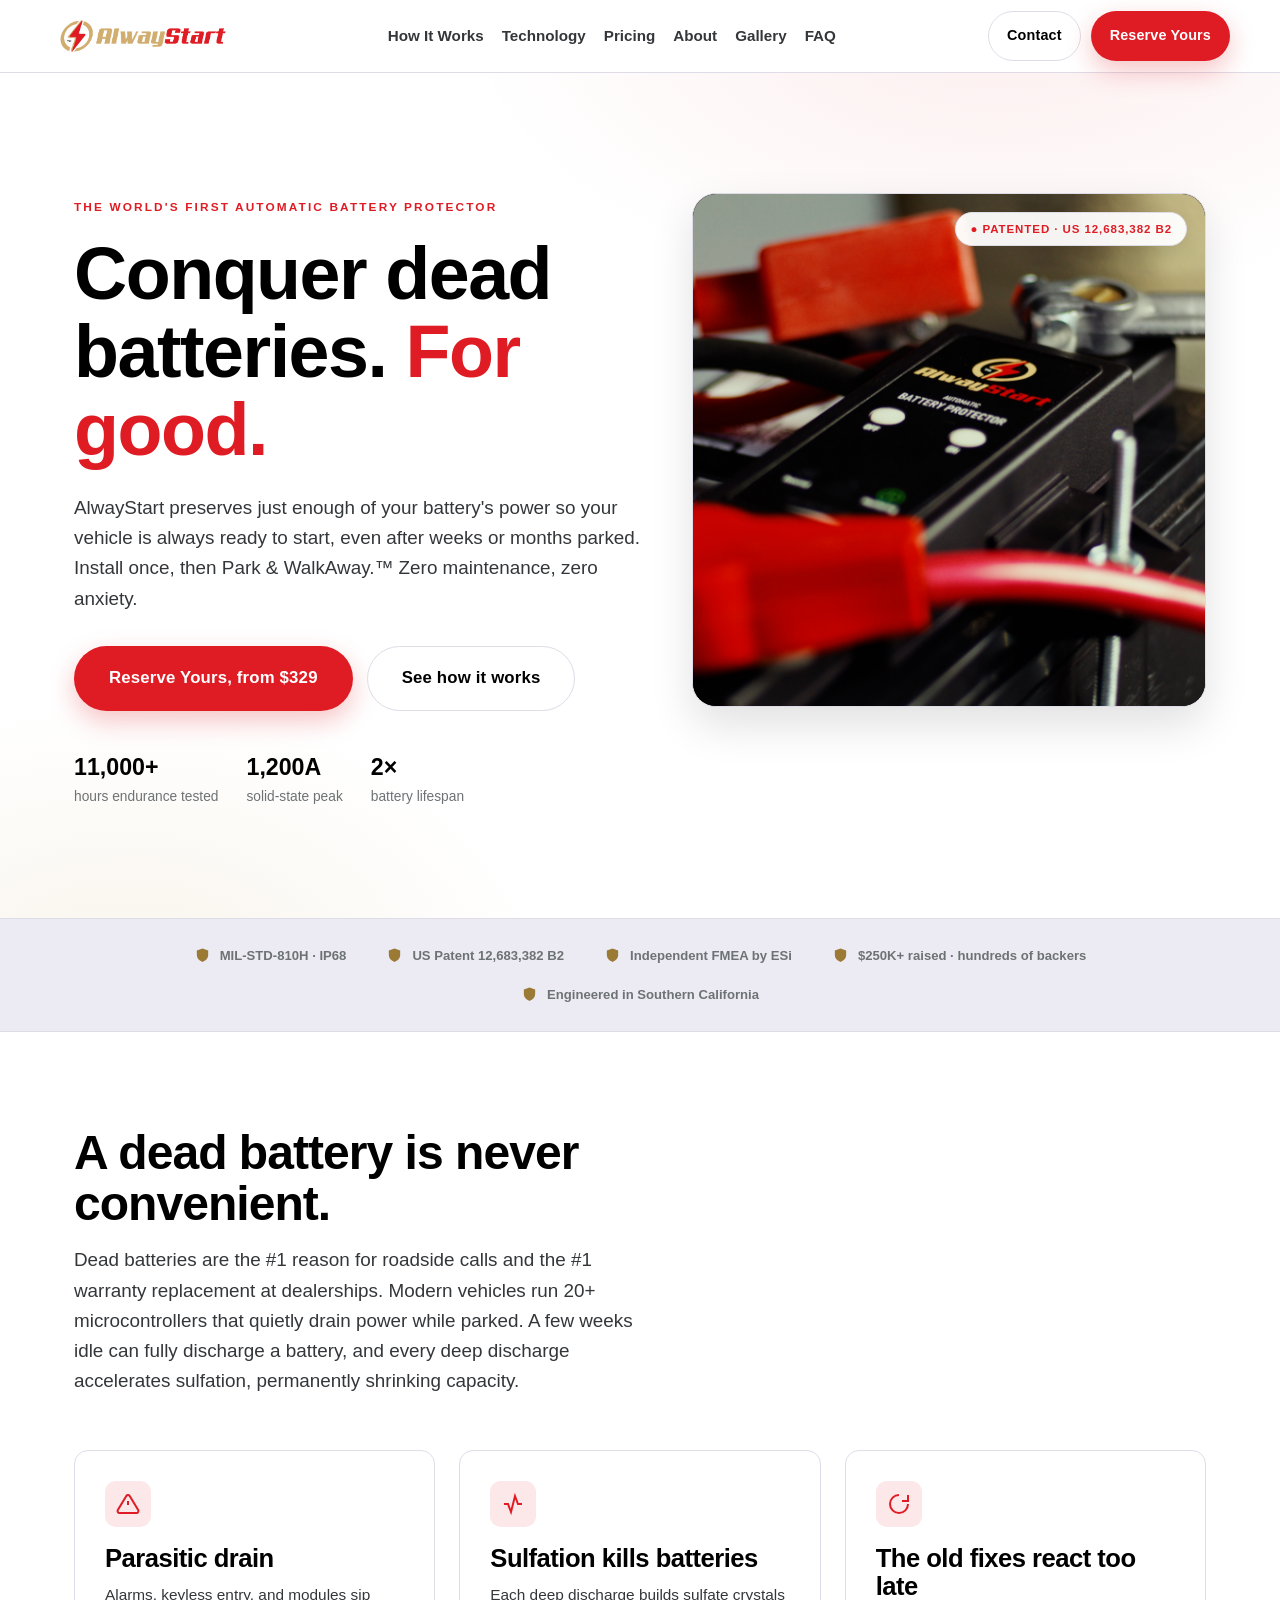
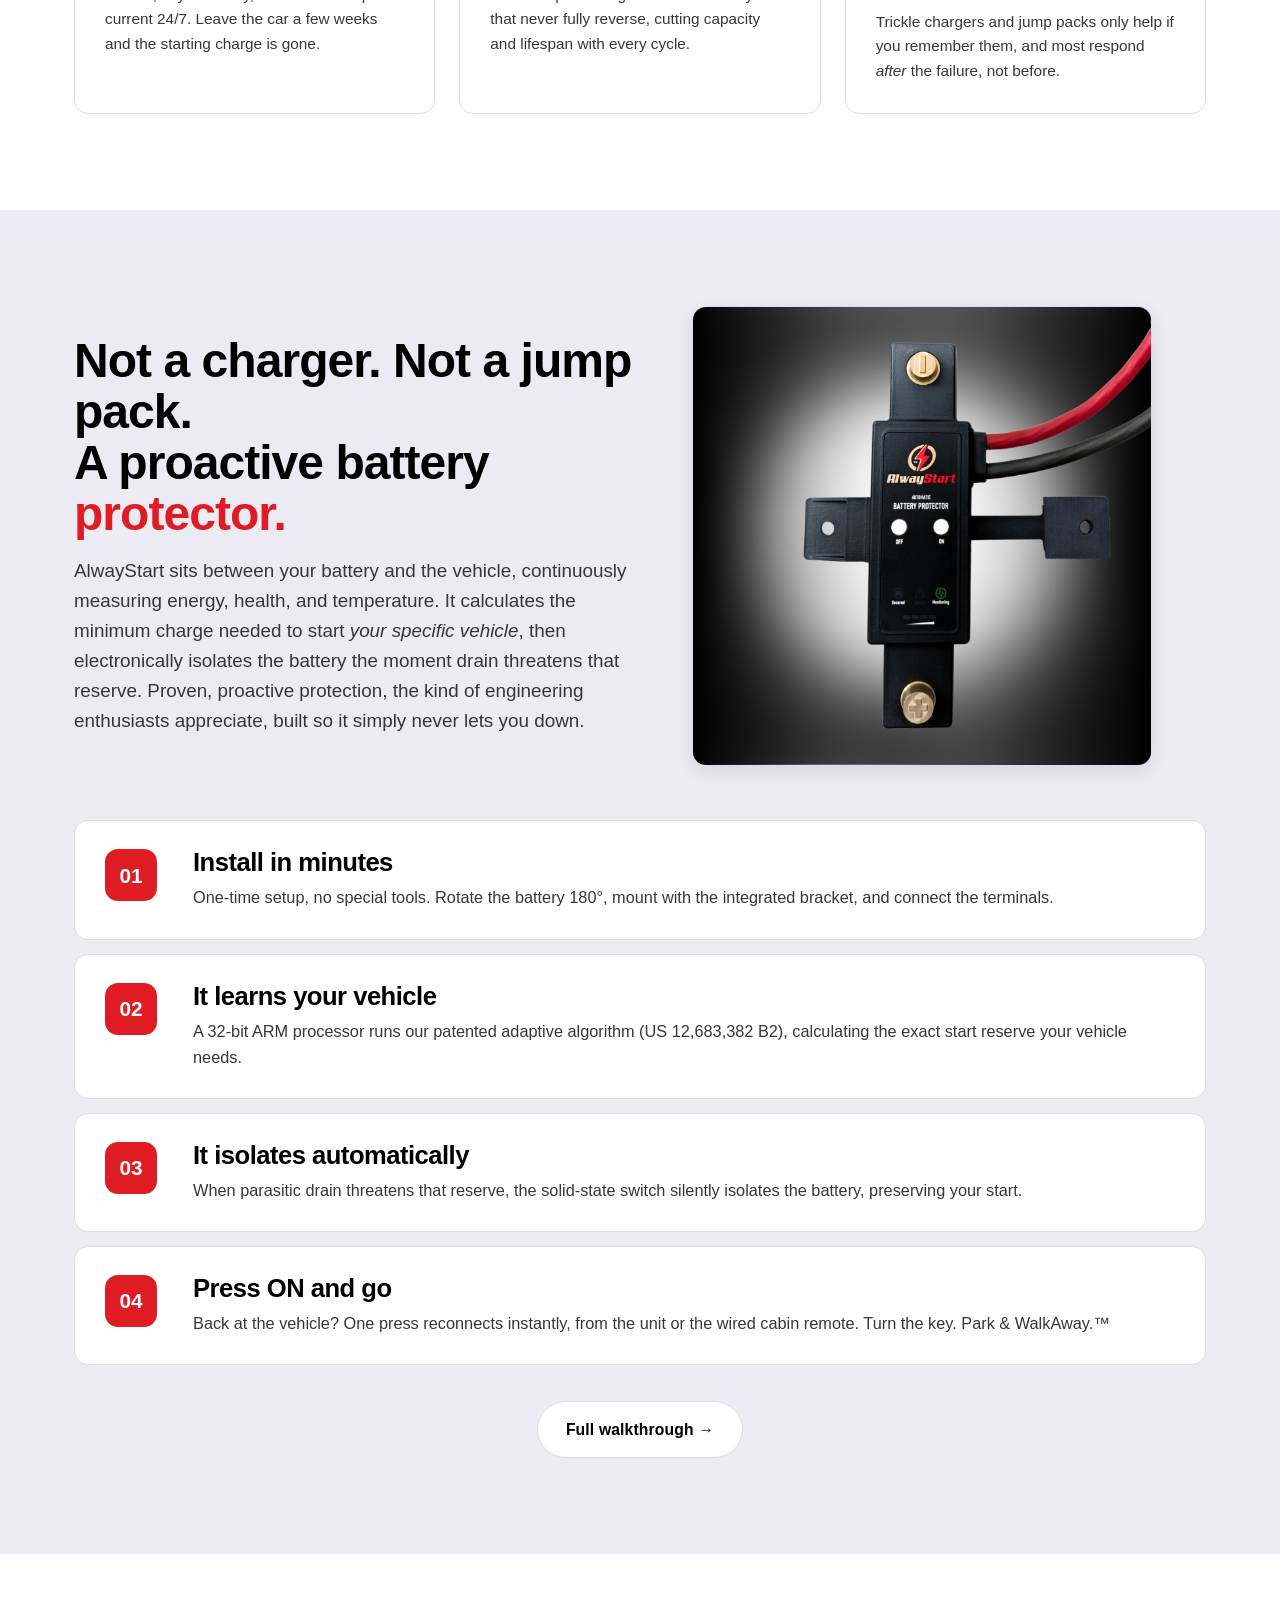
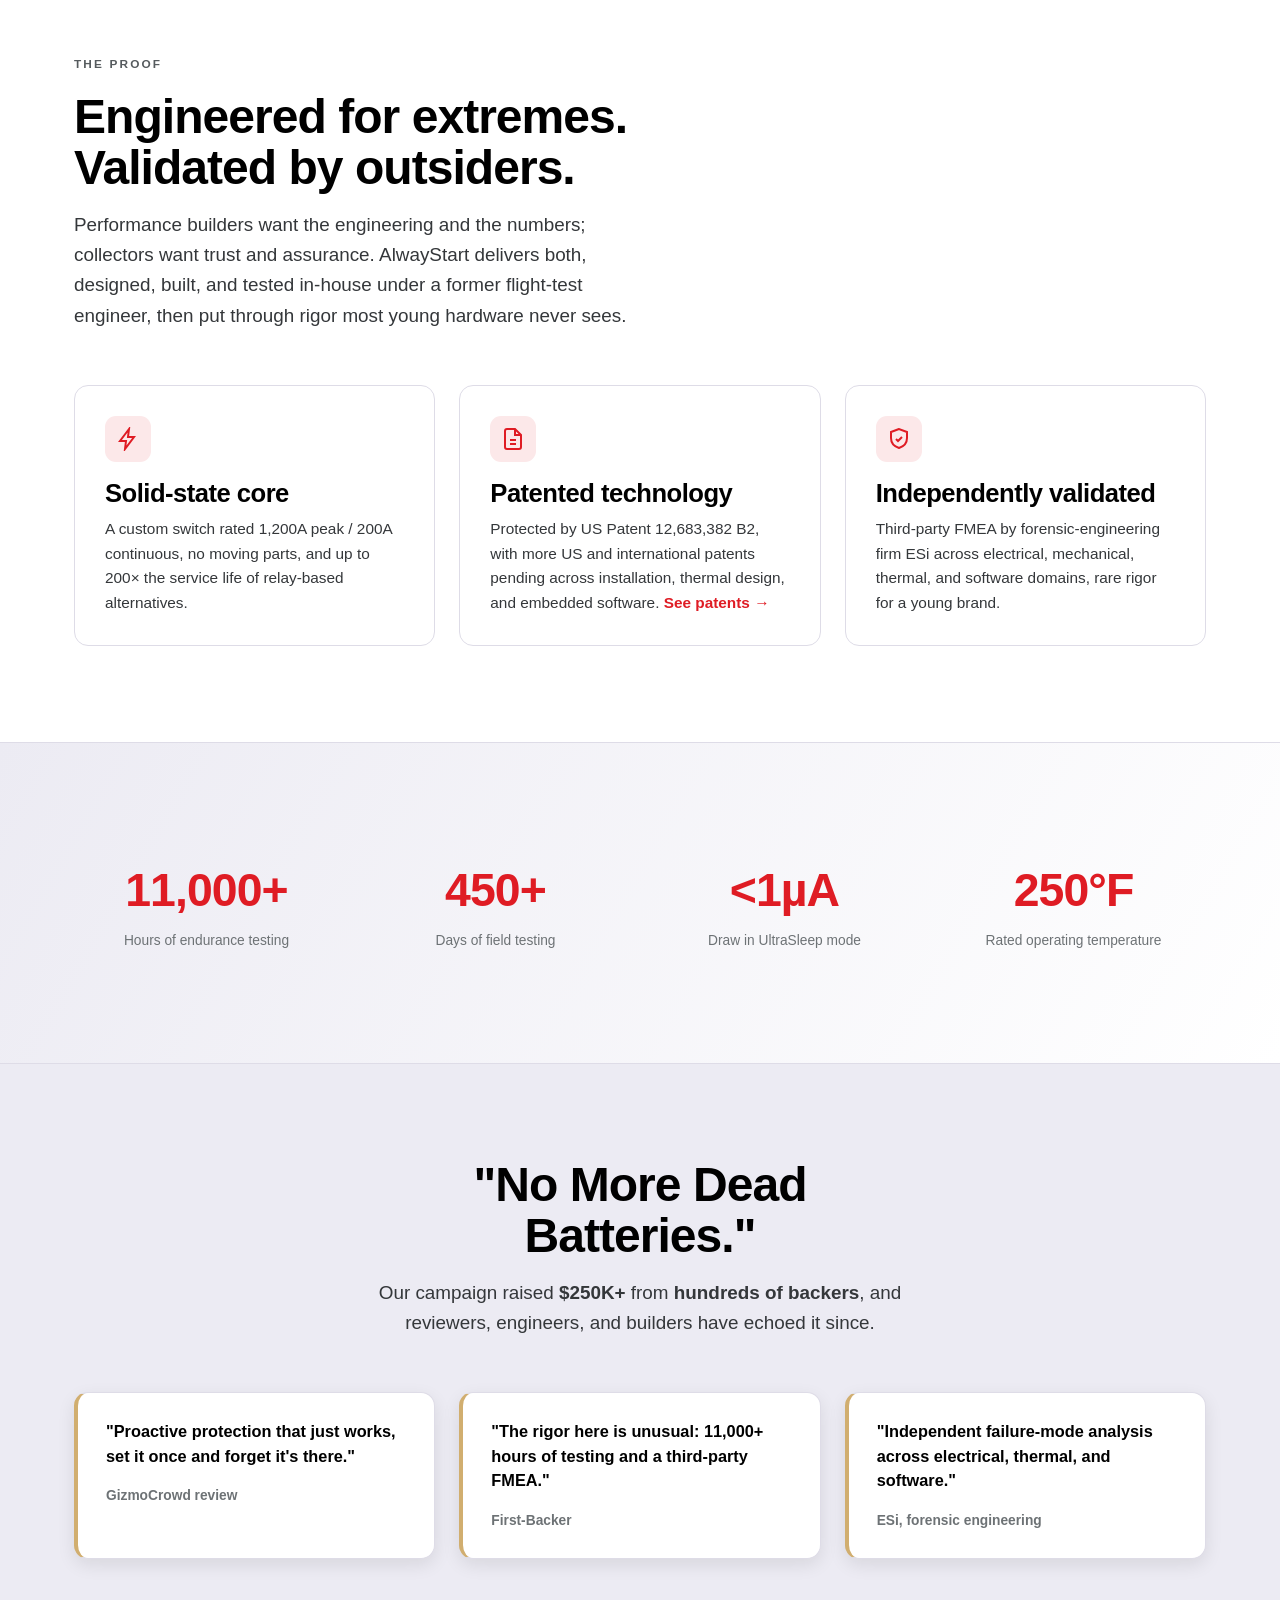
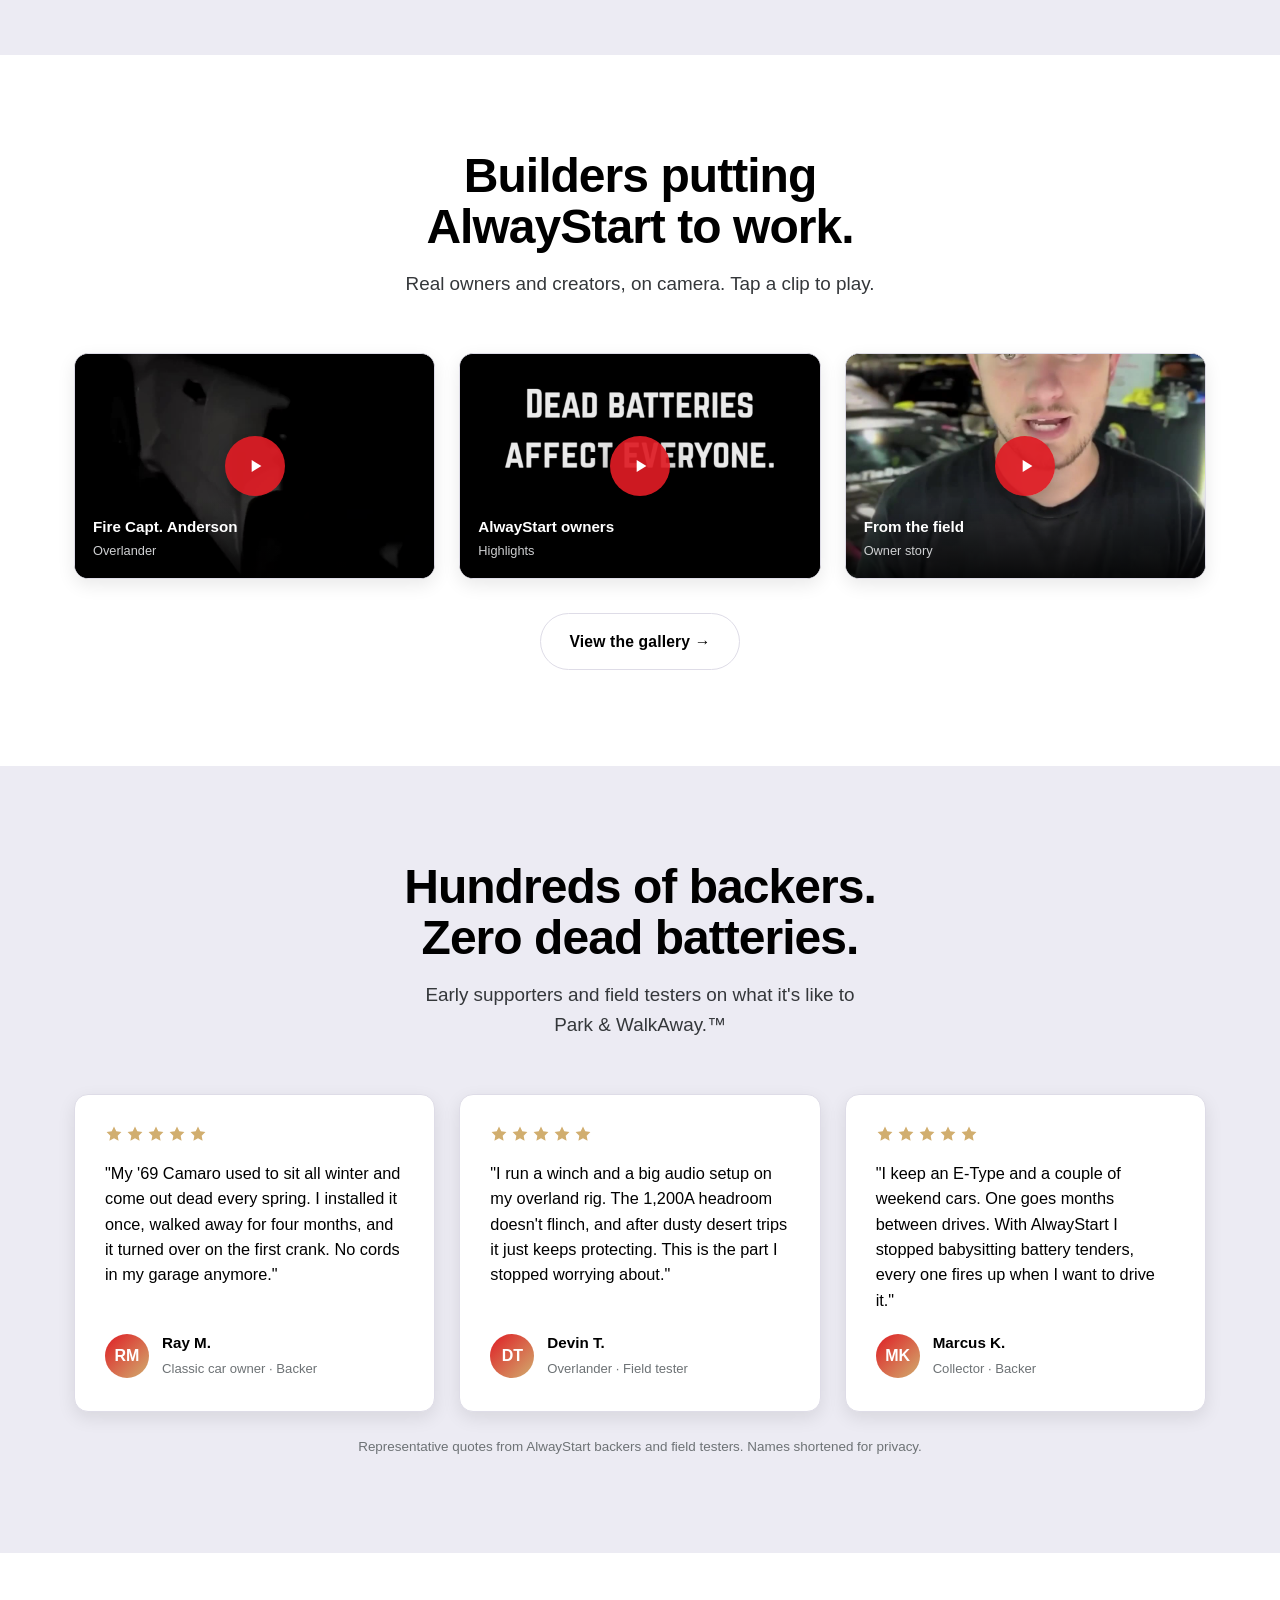
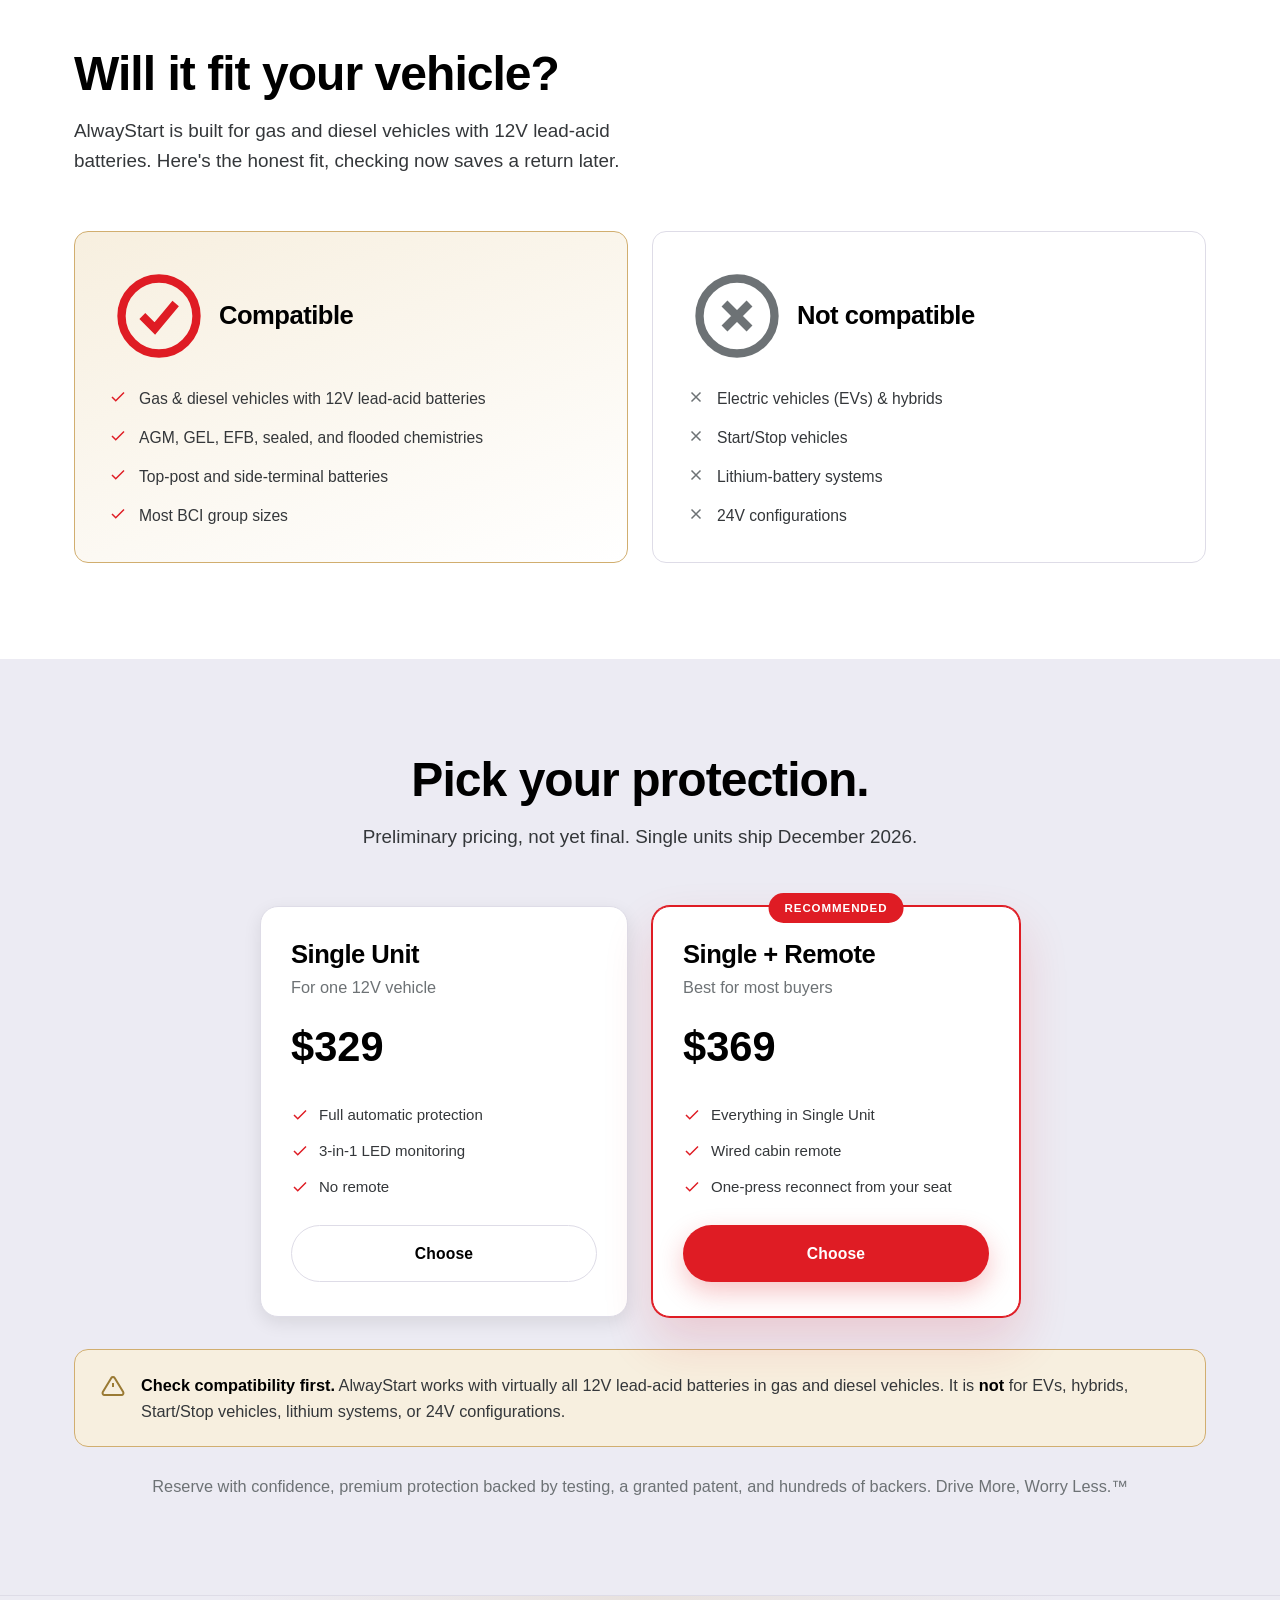
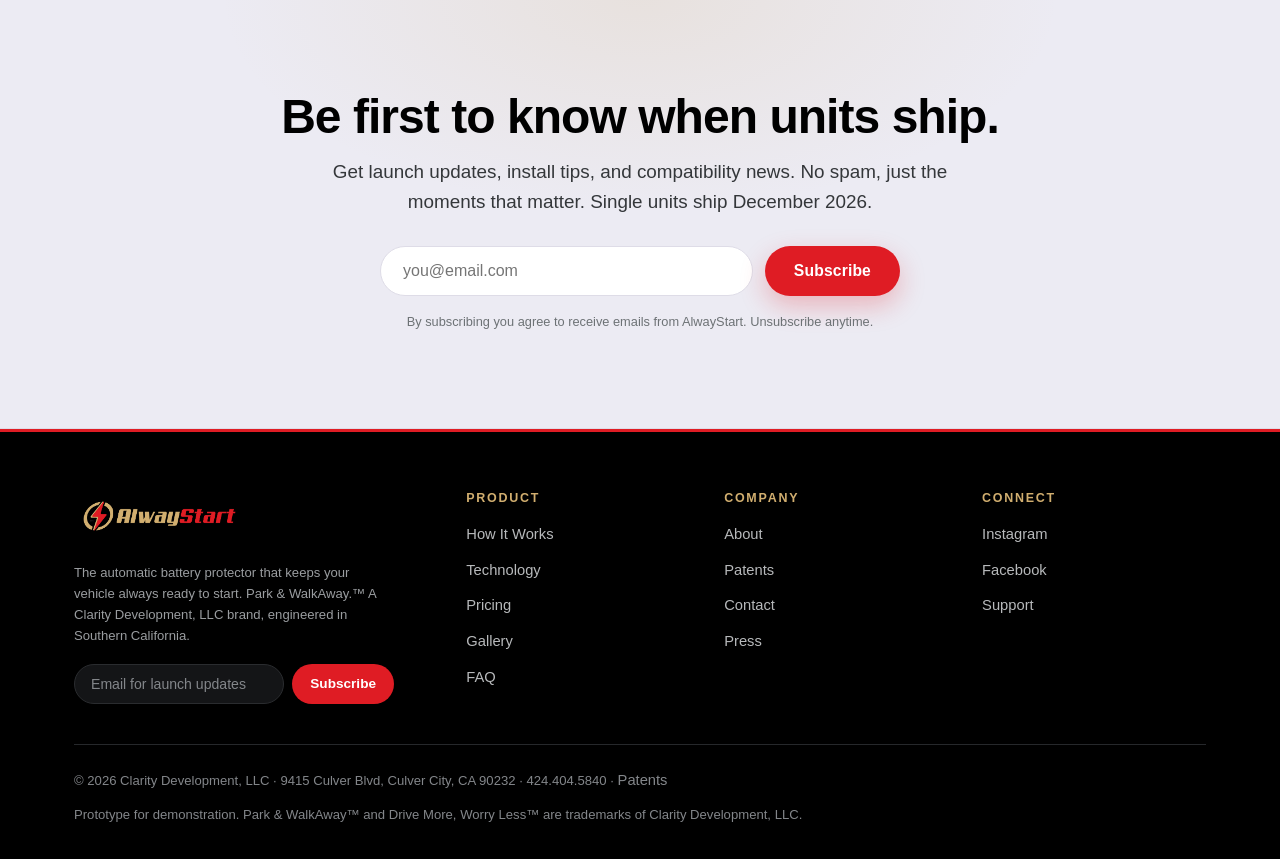
==== commit da1707f8: "1" ====
--- a/index.html
+++ b/index.html
@@ -72,7 +72,7 @@
 <section>
   <div class="container">
     <div class="section-head reveal">
-      <span class="eyebrow amber">The problem</span>
+      <!-- <span class="eyebrow amber">The problem</span> -->
       <h2>A dead battery is never convenient.</h2>
       <p class="lead">Dead batteries are the #1 reason for roadside calls and the #1 warranty replacement at dealerships. Modern vehicles run 20+ microcontrollers that quietly drain power while parked. A few weeks idle can fully discharge a battery, and every deep discharge accelerates sulfation, permanently shrinking capacity.</p>
     </div>
@@ -101,7 +101,7 @@
   <div class="container">
     <div class="hero-grid" style="align-items:center;margin-bottom:54px">
       <div class="section-head reveal" style="margin-bottom:0">
-        <span class="eyebrow">How AlwayStart works</span>
+        <!-- <span class="eyebrow">How AlwayStart works</span> -->
         <h2>Not a charger. Not a jump pack.<br>A proactive battery <span style="color:var(--volt)">protector.</span></h2>
         <p class="lead">AlwayStart sits between your battery and the vehicle, continuously measuring energy, health, and temperature. It calculates the minimum charge needed to start <em>your specific vehicle</em>, then electronically isolates the battery the moment drain threatens that reserve. Proven, proactive protection, the kind of engineering enthusiasts appreciate, built so it simply never lets you down.</p>
       </div>
@@ -164,7 +164,7 @@
 <section class="alt">
   <div class="container">
     <div class="section-head center reveal">
-      <span class="eyebrow">Backed on Kickstarter</span>
+      <!-- <span class="eyebrow">Backed on Kickstarter</span> -->
       <h2>"No More Dead Batteries."</h2>
       <p class="lead">Our campaign raised <b>$250K+</b> from <b>hundreds of backers</b>, and reviewers, engineers, and builders have echoed it since.</p>
     </div>
@@ -189,7 +189,7 @@
 <section id="clips">
   <div class="container">
     <div class="section-head center reveal">
-      <span class="eyebrow">From the garage, on camera</span>
+      <!-- <span class="eyebrow">From the garage, on camera</span> -->
       <h2>Builders putting AlwayStart to work.</h2>
       <p class="lead">Real owners and creators, on camera. Tap a clip to play.</p>
     </div>
@@ -218,7 +218,7 @@
 <section class="alt">
   <div class="container">
     <div class="section-head center reveal">
-      <span class="eyebrow">From the people who backed it</span>
+      <!-- <span class="eyebrow">From the people who backed it</span> -->
       <h2>Hundreds of backers. Zero dead batteries.</h2>
       <p class="lead">Early supporters and field testers on what it's like to Park&nbsp;&&nbsp;WalkAway.™</p>
     </div>
@@ -265,7 +265,7 @@
 <section>
   <div class="container">
     <div class="section-head reveal">
-      <span class="eyebrow">Compatibility</span>
+      <!-- <span class="eyebrow">Compatibility</span> -->
       <h2>Will it fit your vehicle?</h2>
       <p class="lead">AlwayStart is built for gas and diesel vehicles with 12V lead-acid batteries. Here's the honest fit, checking now saves a return later.</p>
     </div>
@@ -296,7 +296,7 @@
 <section class="alt">
   <div class="container">
     <div class="section-head center reveal">
-      <span class="eyebrow">Reserve yours</span>
+      <!-- <span class="eyebrow">Reserve yours</span> -->
       <h2>Pick your protection.</h2>
       <p class="lead">Preliminary pricing, not yet final. Single units ship December 2026.</p>
     </div>
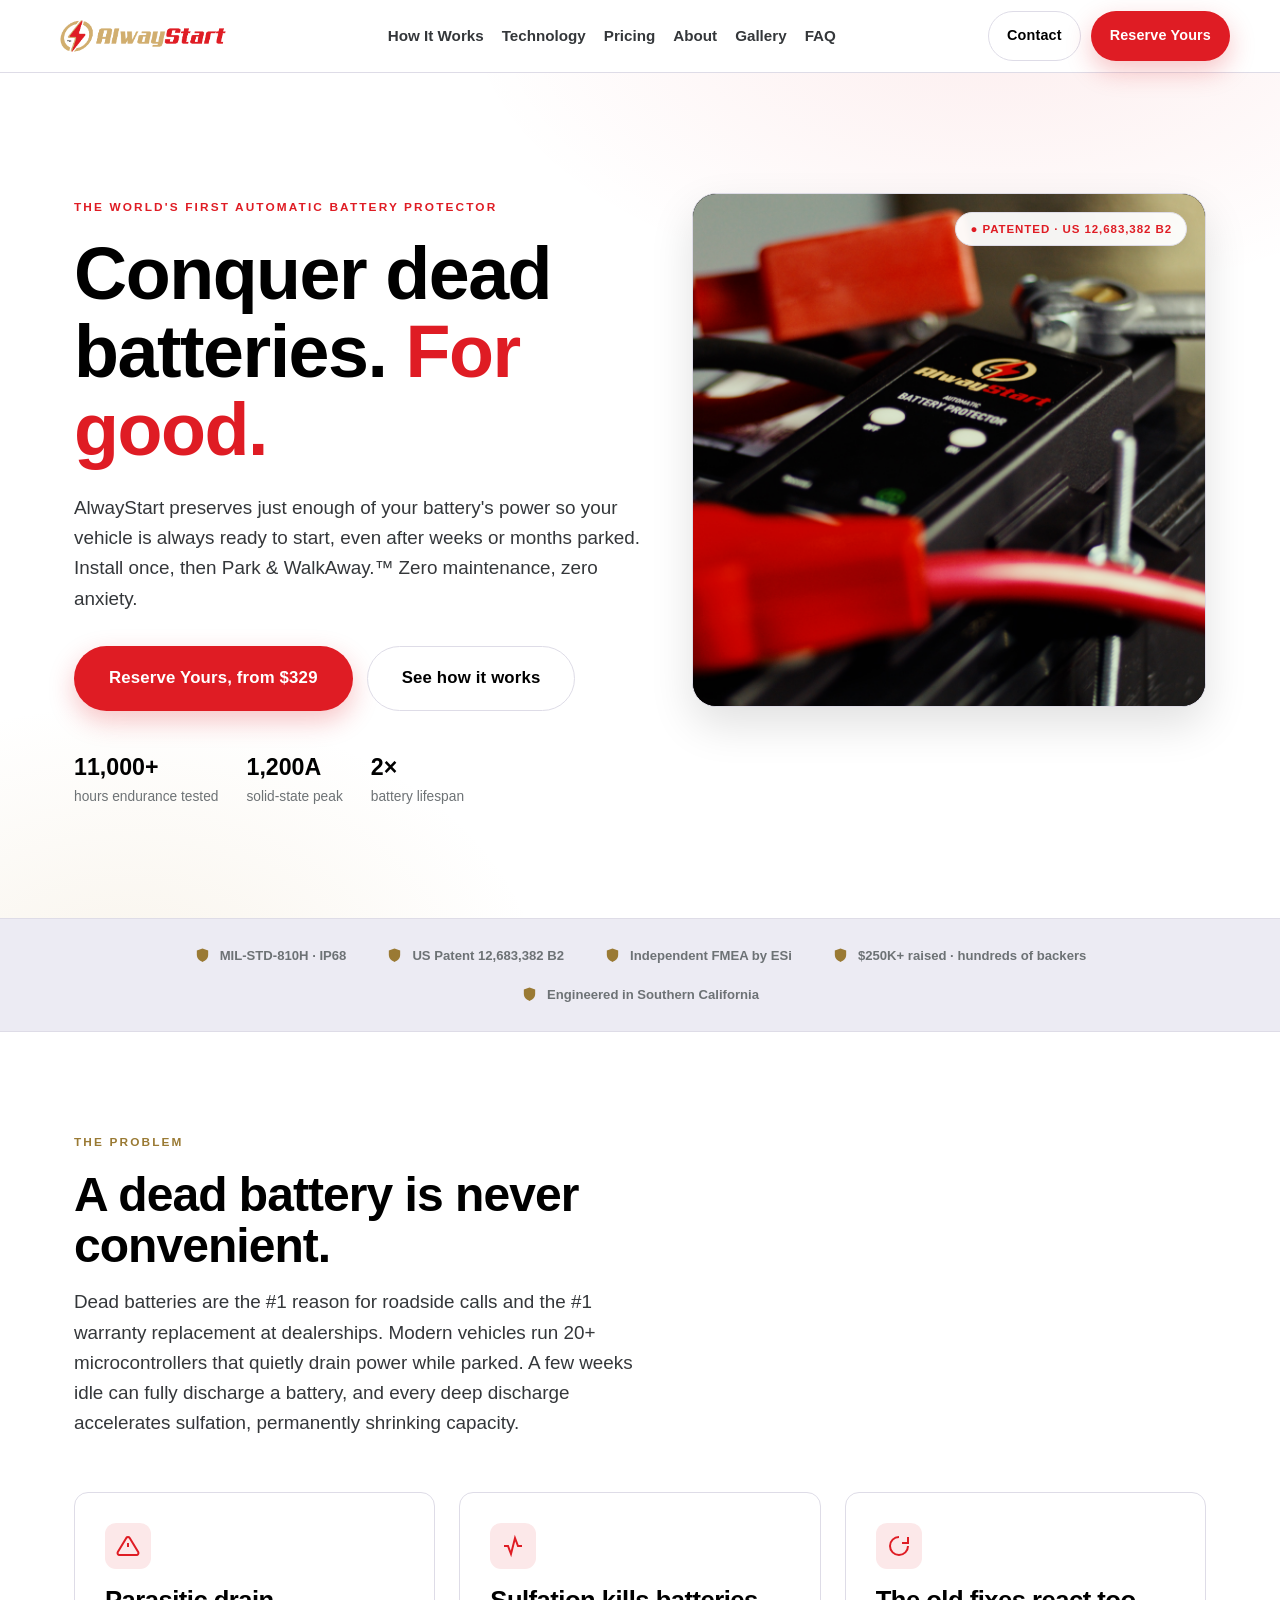
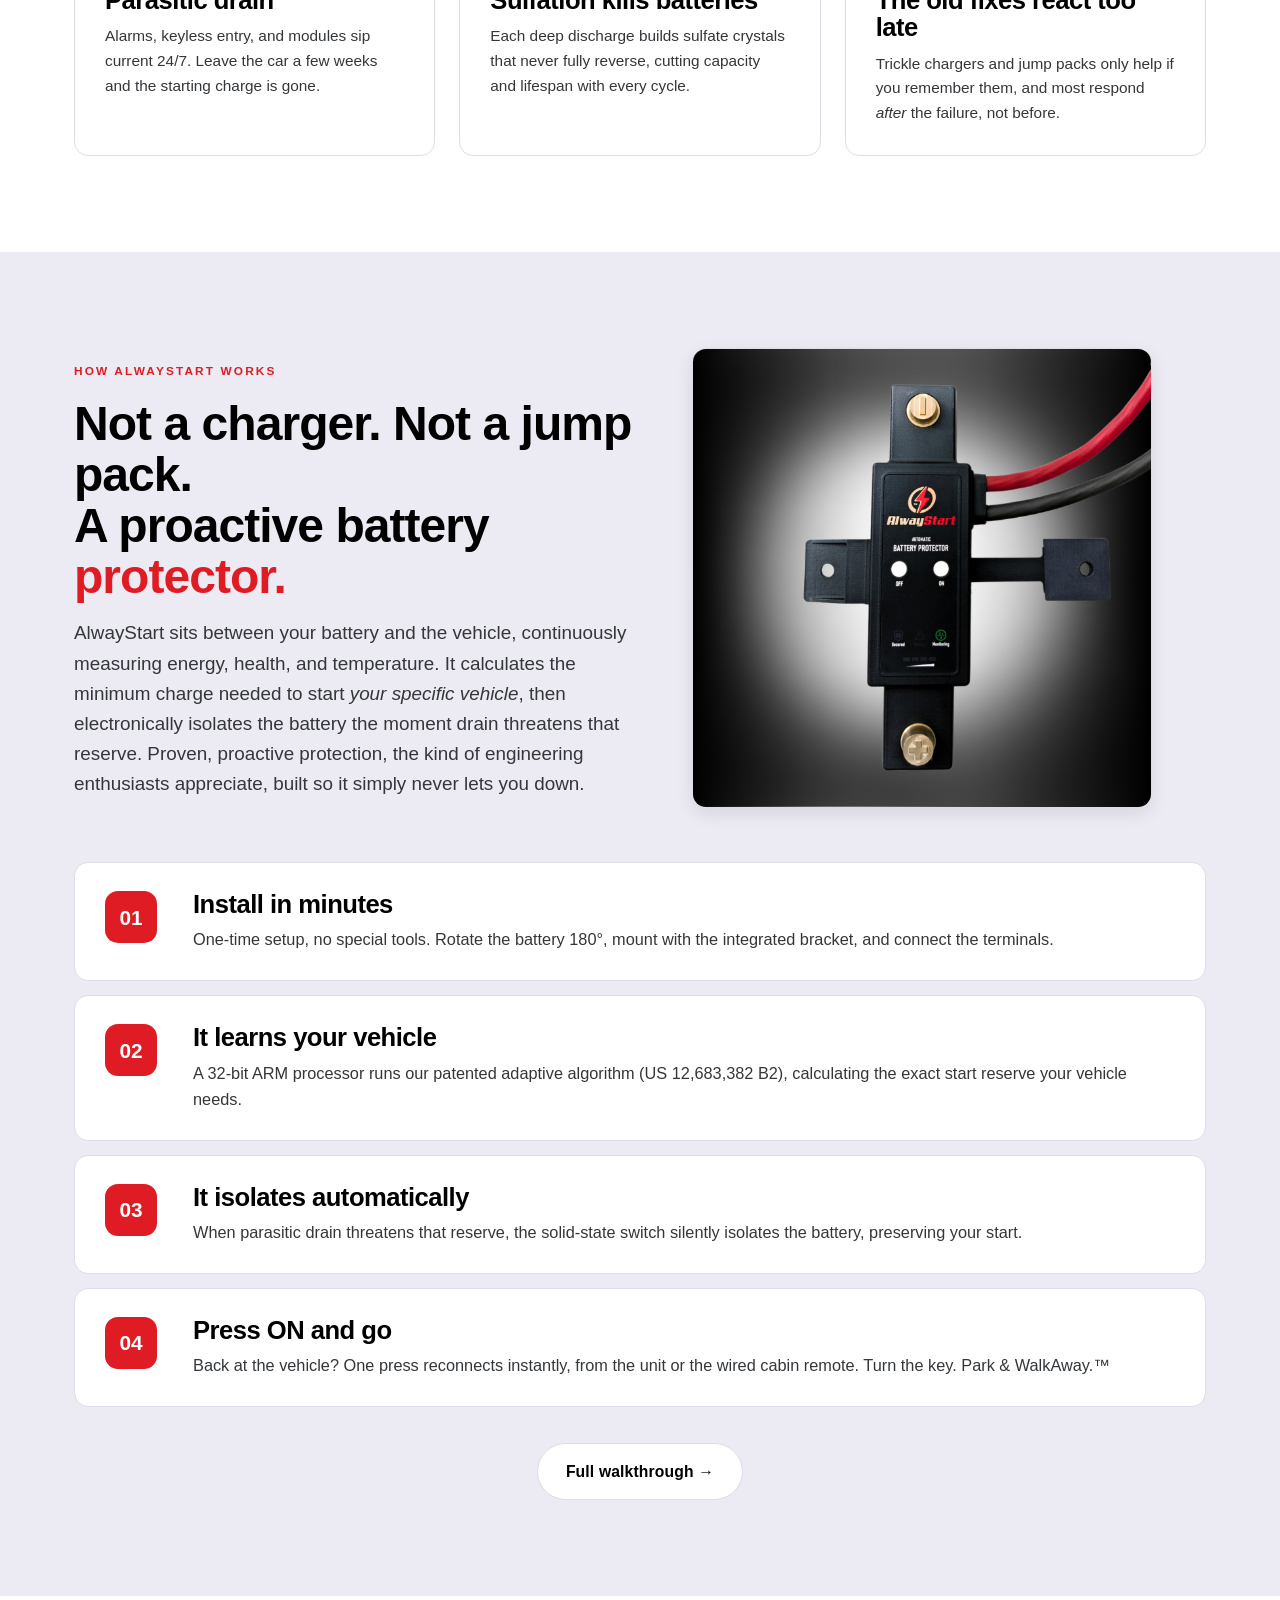
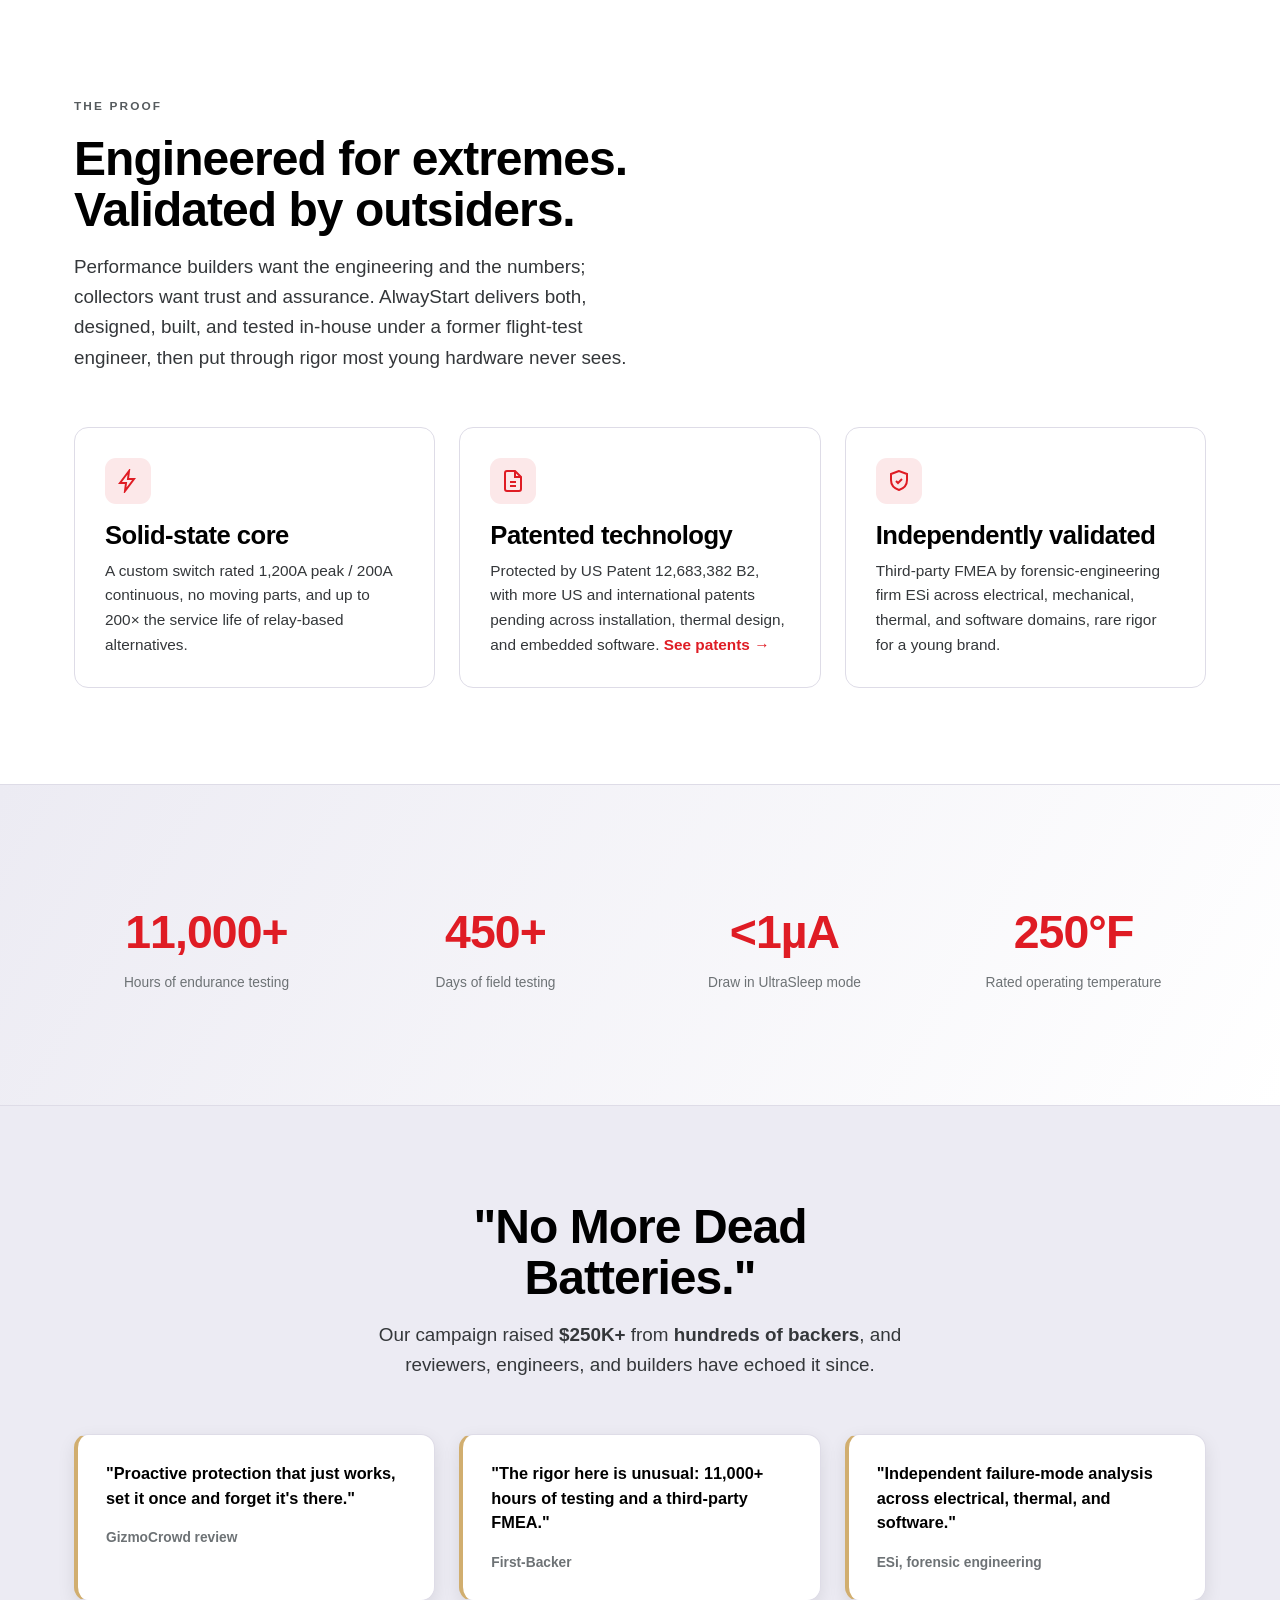
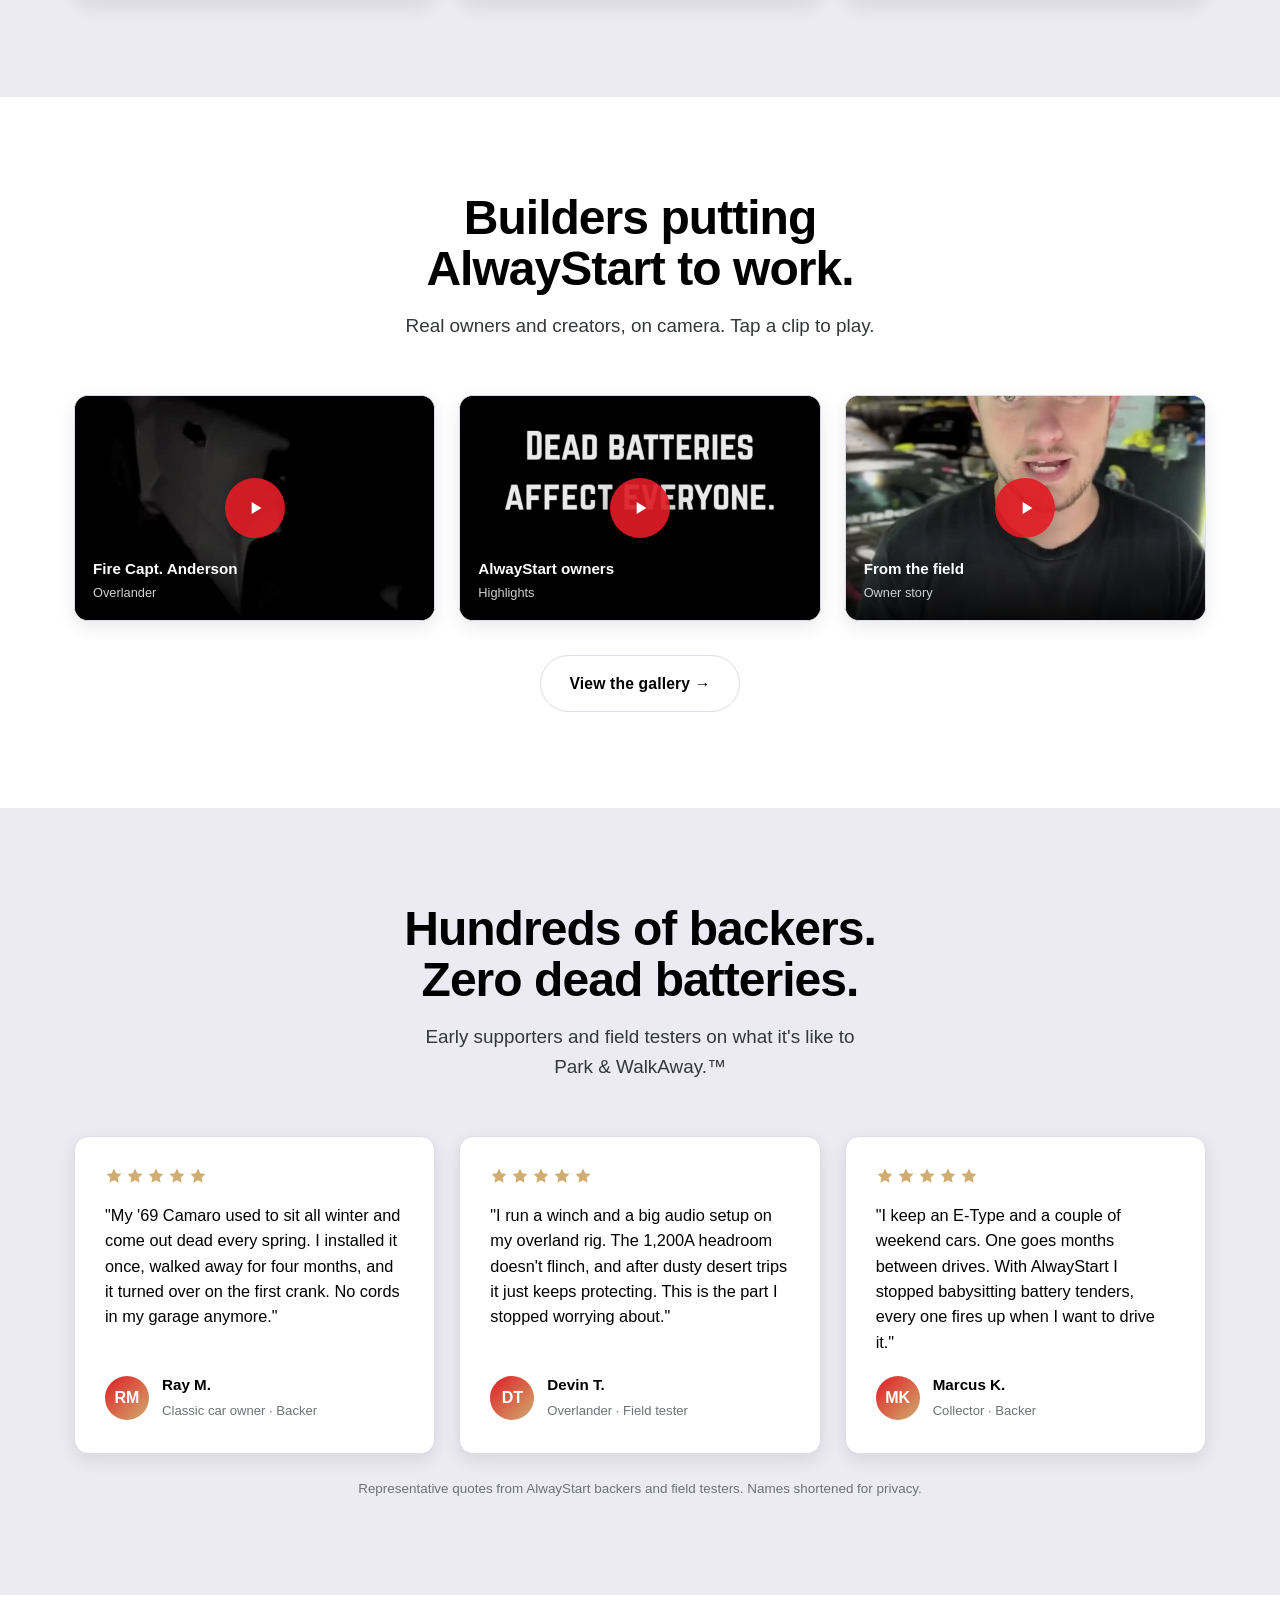
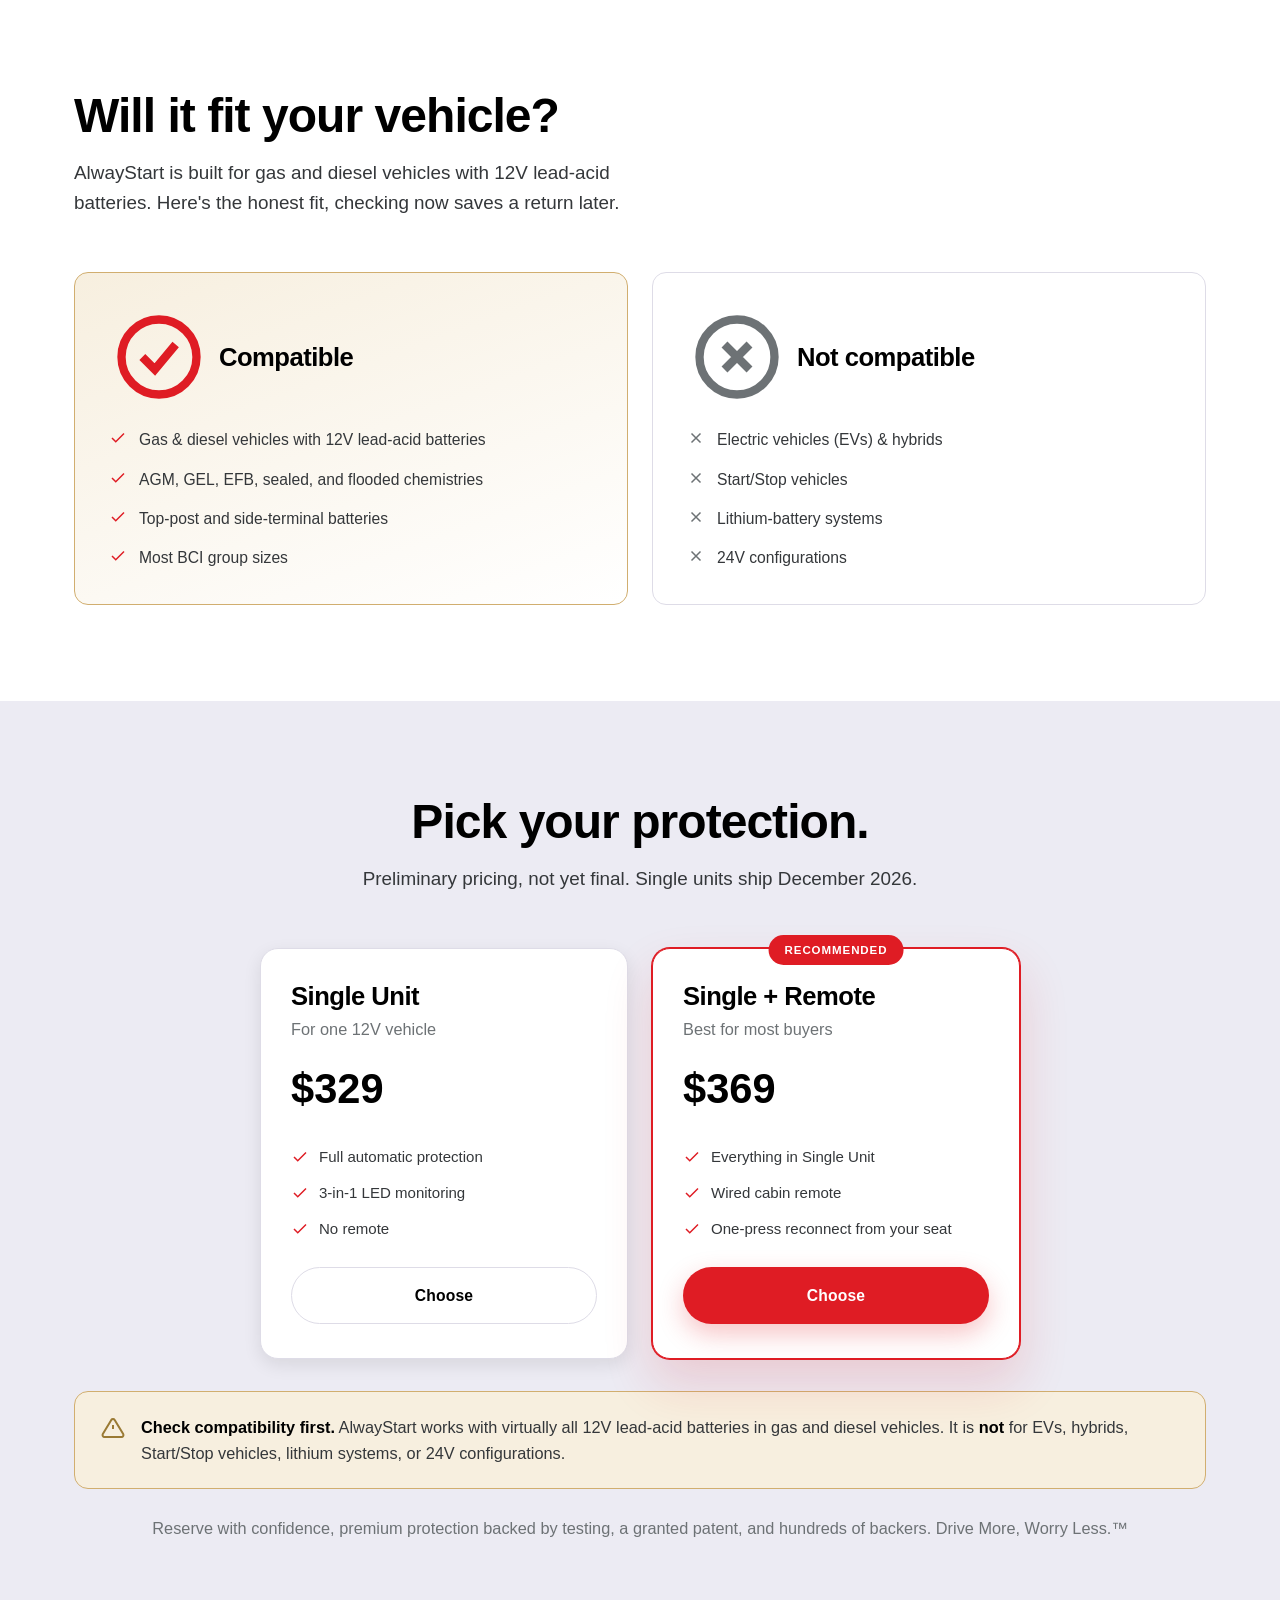
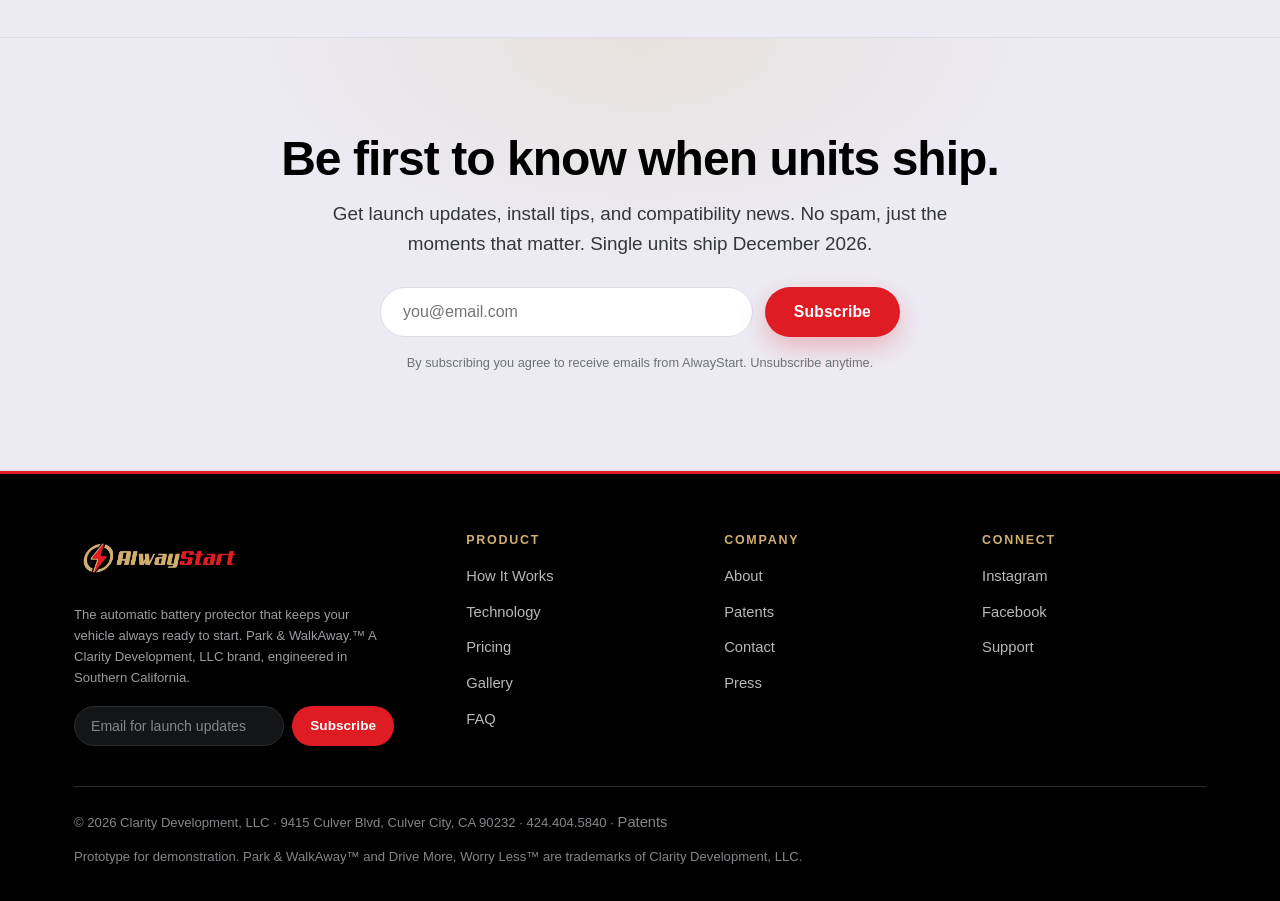
==== commit df593020: "1" ====
--- a/index.html
+++ b/index.html
@@ -72,7 +72,7 @@
 <section>
   <div class="container">
     <div class="section-head reveal">
-      <!-- <span class="eyebrow amber">The problem</span> -->
+      <span class="eyebrow amber">The problem</span>
       <h2>A dead battery is never convenient.</h2>
       <p class="lead">Dead batteries are the #1 reason for roadside calls and the #1 warranty replacement at dealerships. Modern vehicles run 20+ microcontrollers that quietly drain power while parked. A few weeks idle can fully discharge a battery, and every deep discharge accelerates sulfation, permanently shrinking capacity.</p>
     </div>
@@ -101,7 +101,7 @@
   <div class="container">
     <div class="hero-grid" style="align-items:center;margin-bottom:54px">
       <div class="section-head reveal" style="margin-bottom:0">
-        <!-- <span class="eyebrow">How AlwayStart works</span> -->
+        <span class="eyebrow">How AlwayStart works</span>
         <h2>Not a charger. Not a jump pack.<br>A proactive battery <span style="color:var(--volt)">protector.</span></h2>
         <p class="lead">AlwayStart sits between your battery and the vehicle, continuously measuring energy, health, and temperature. It calculates the minimum charge needed to start <em>your specific vehicle</em>, then electronically isolates the battery the moment drain threatens that reserve. Proven, proactive protection, the kind of engineering enthusiasts appreciate, built so it simply never lets you down.</p>
       </div>
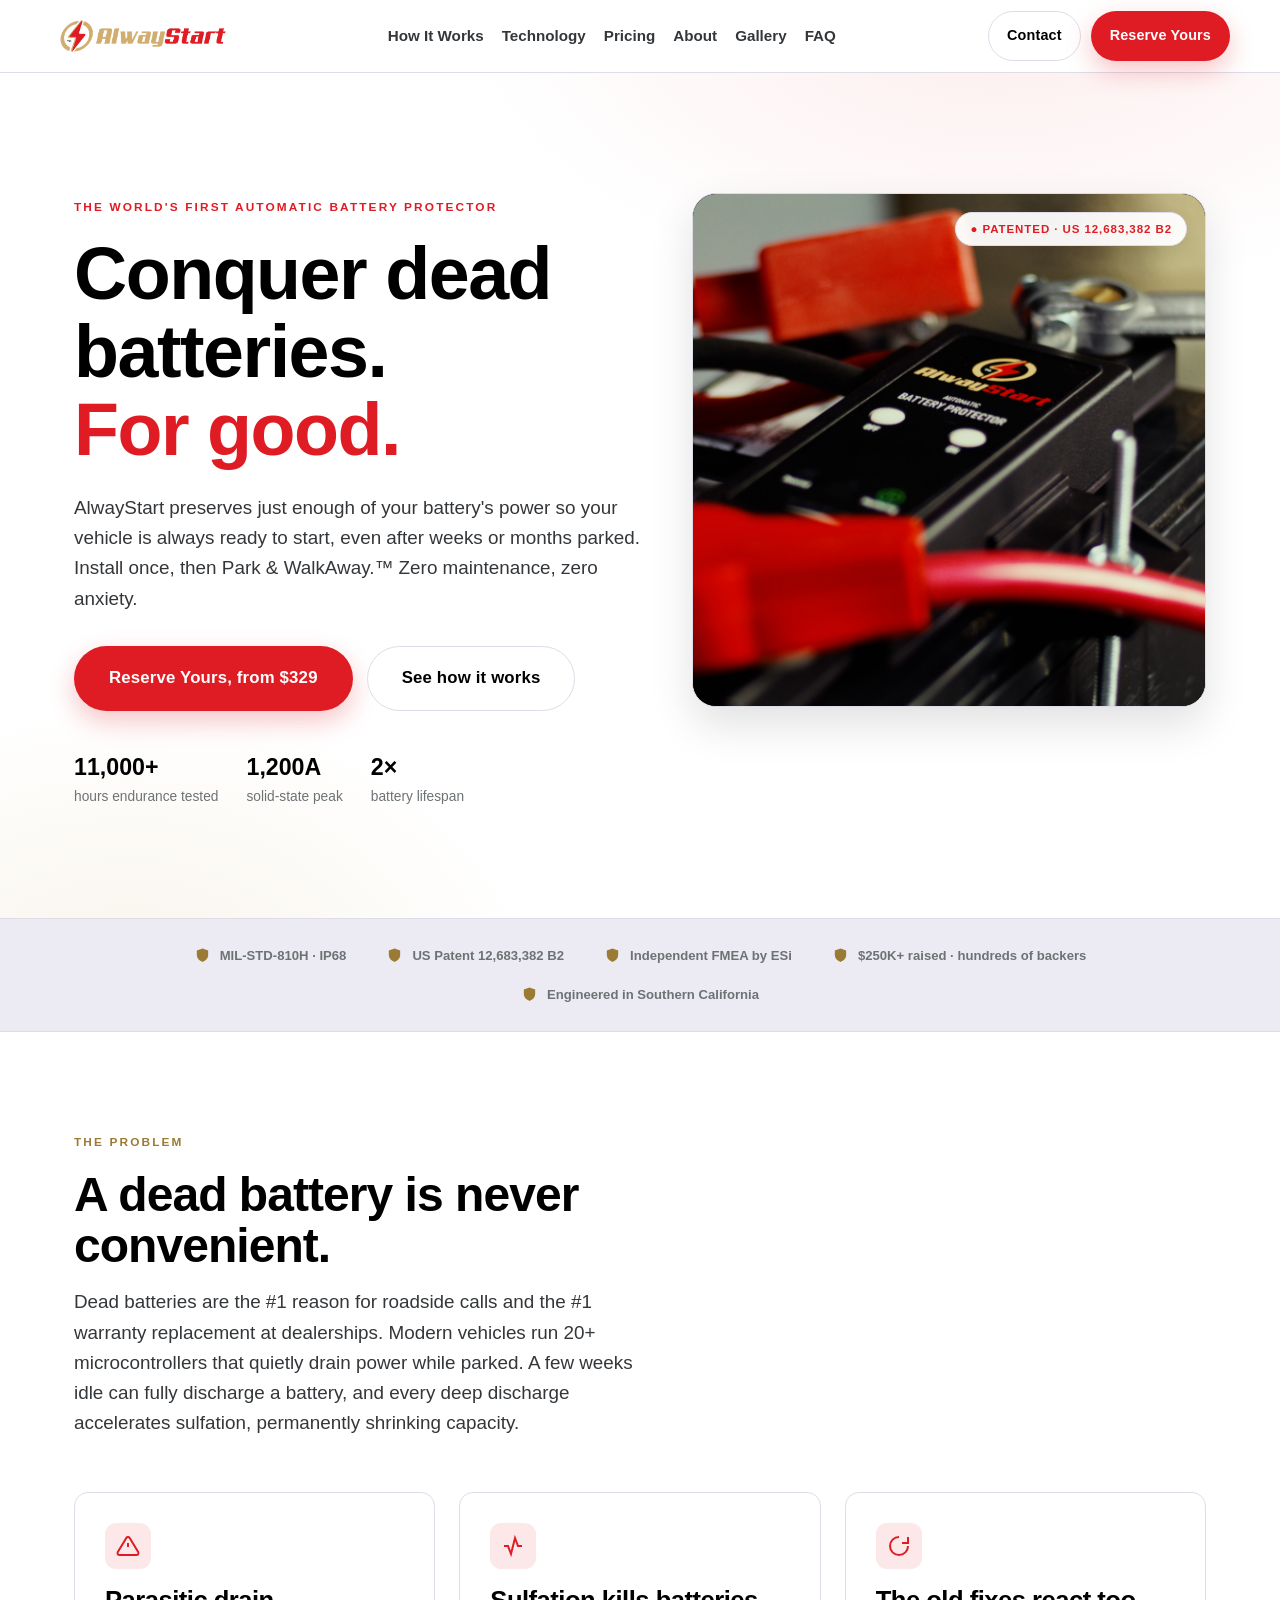
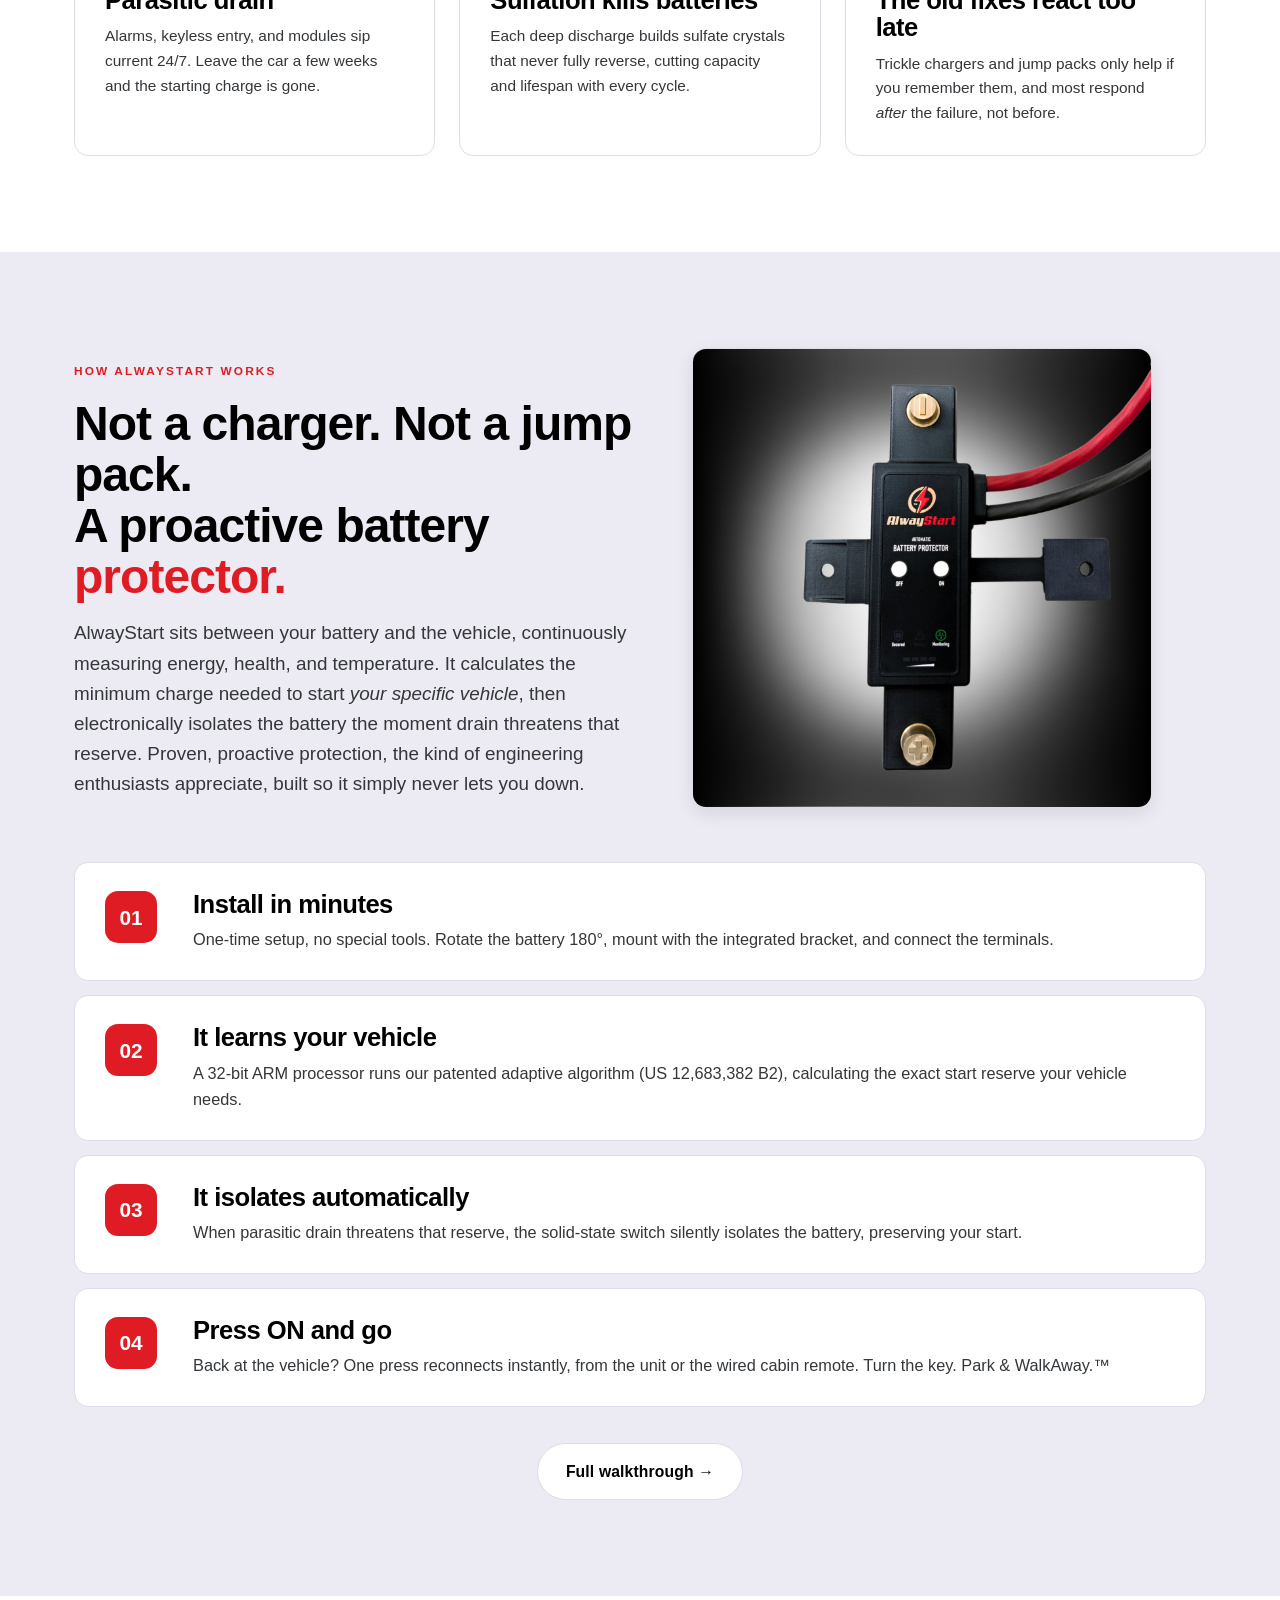
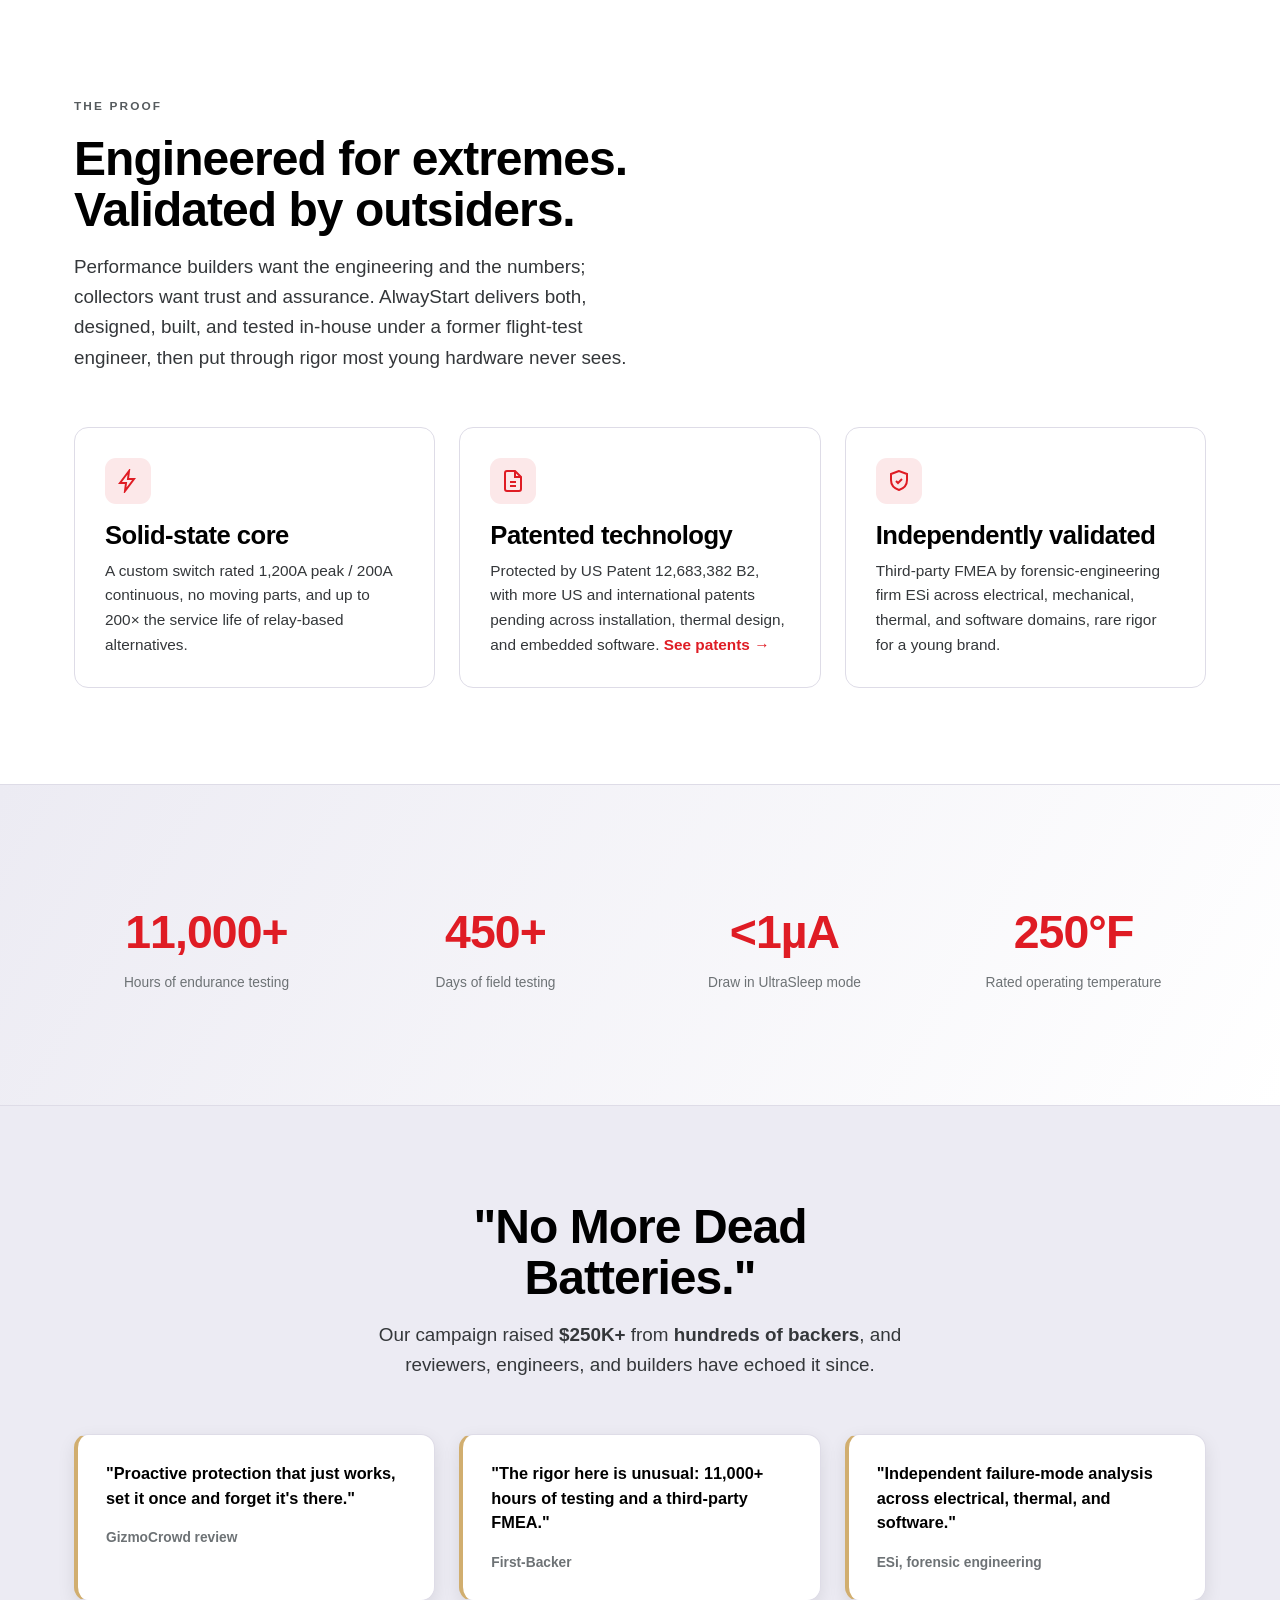
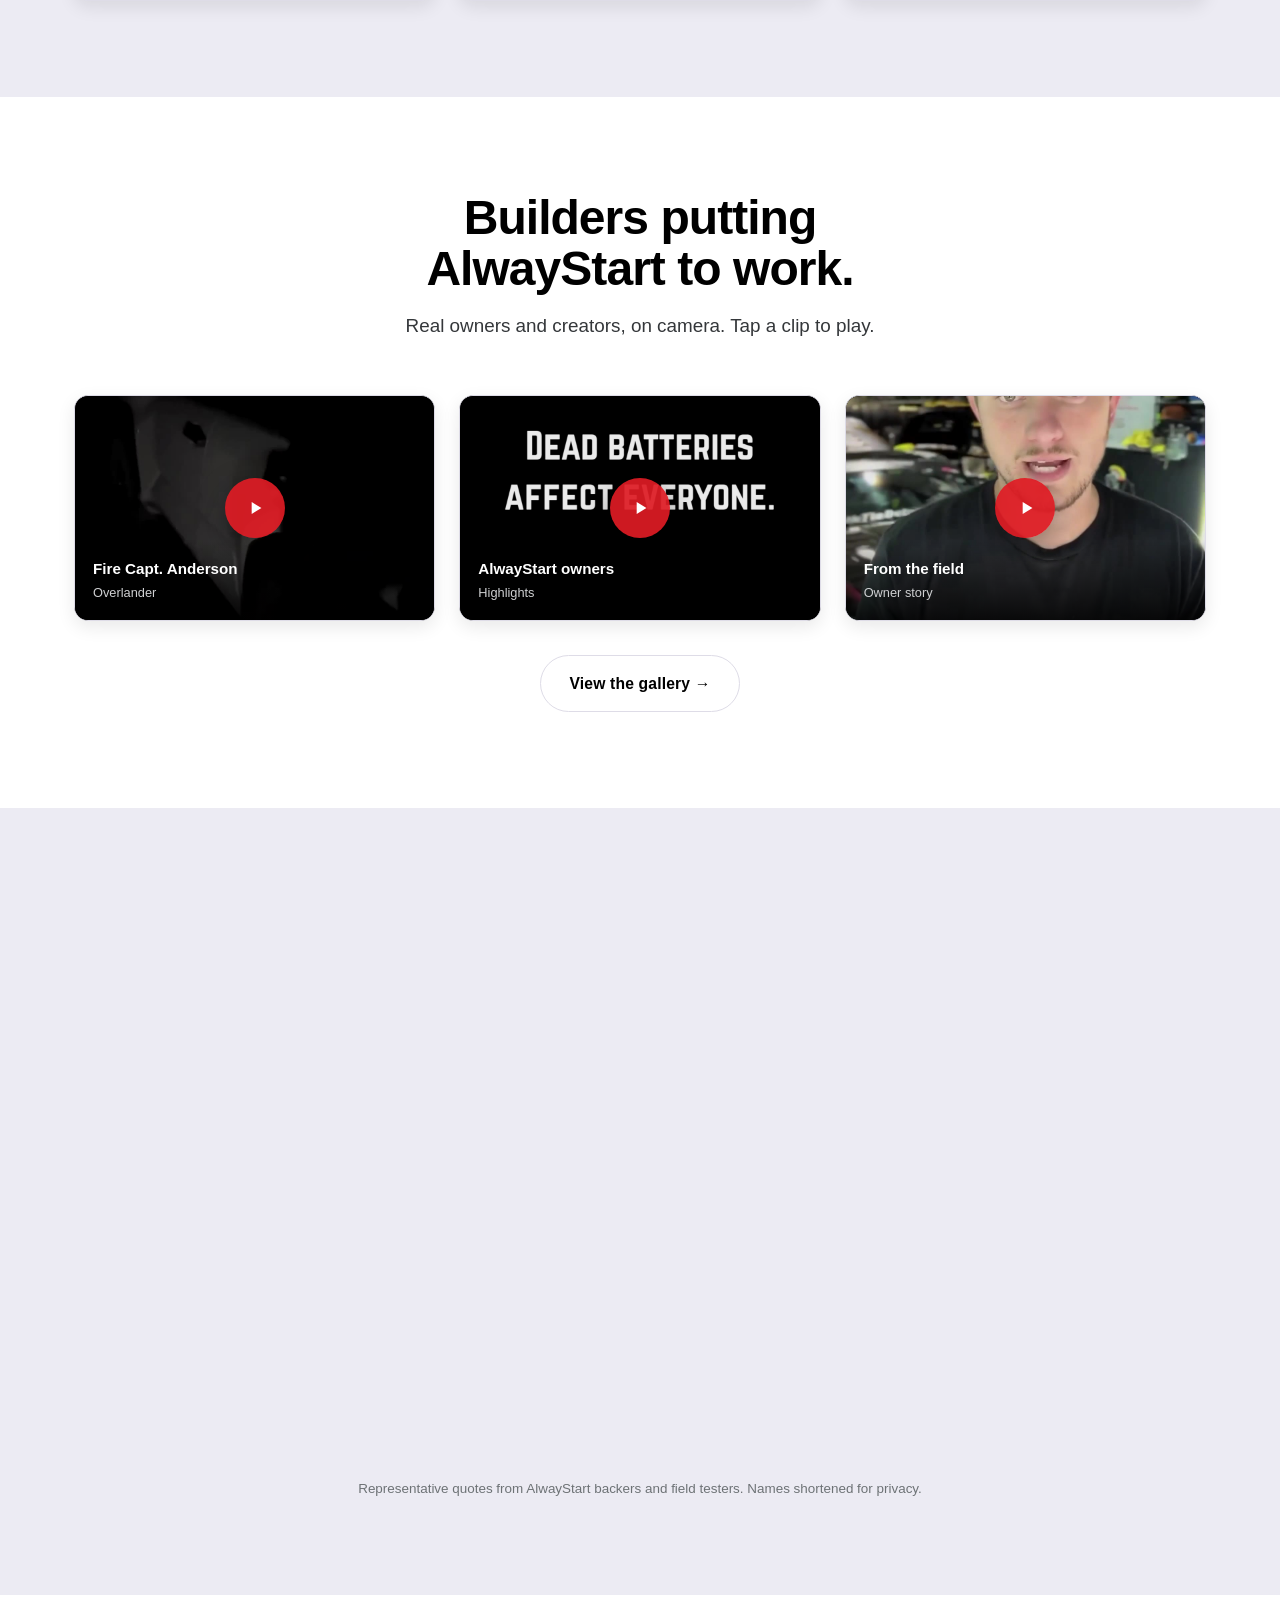
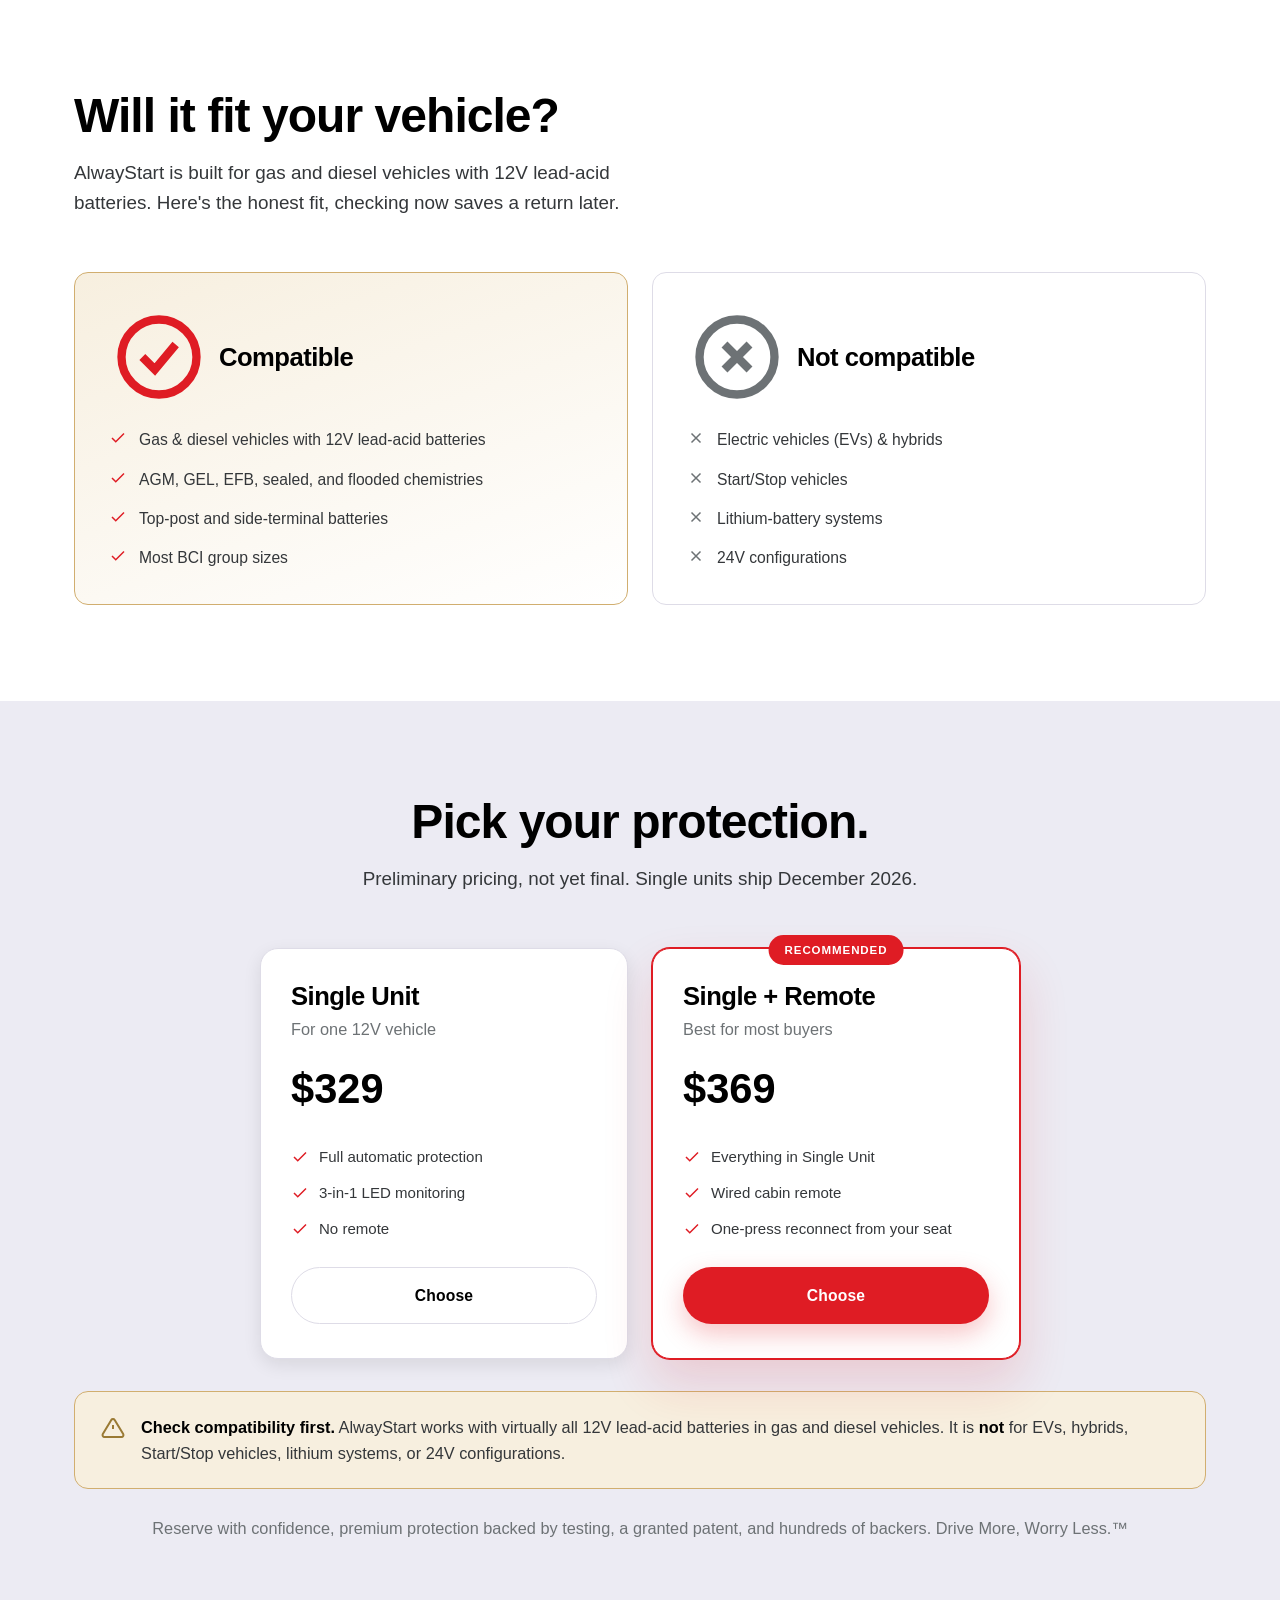
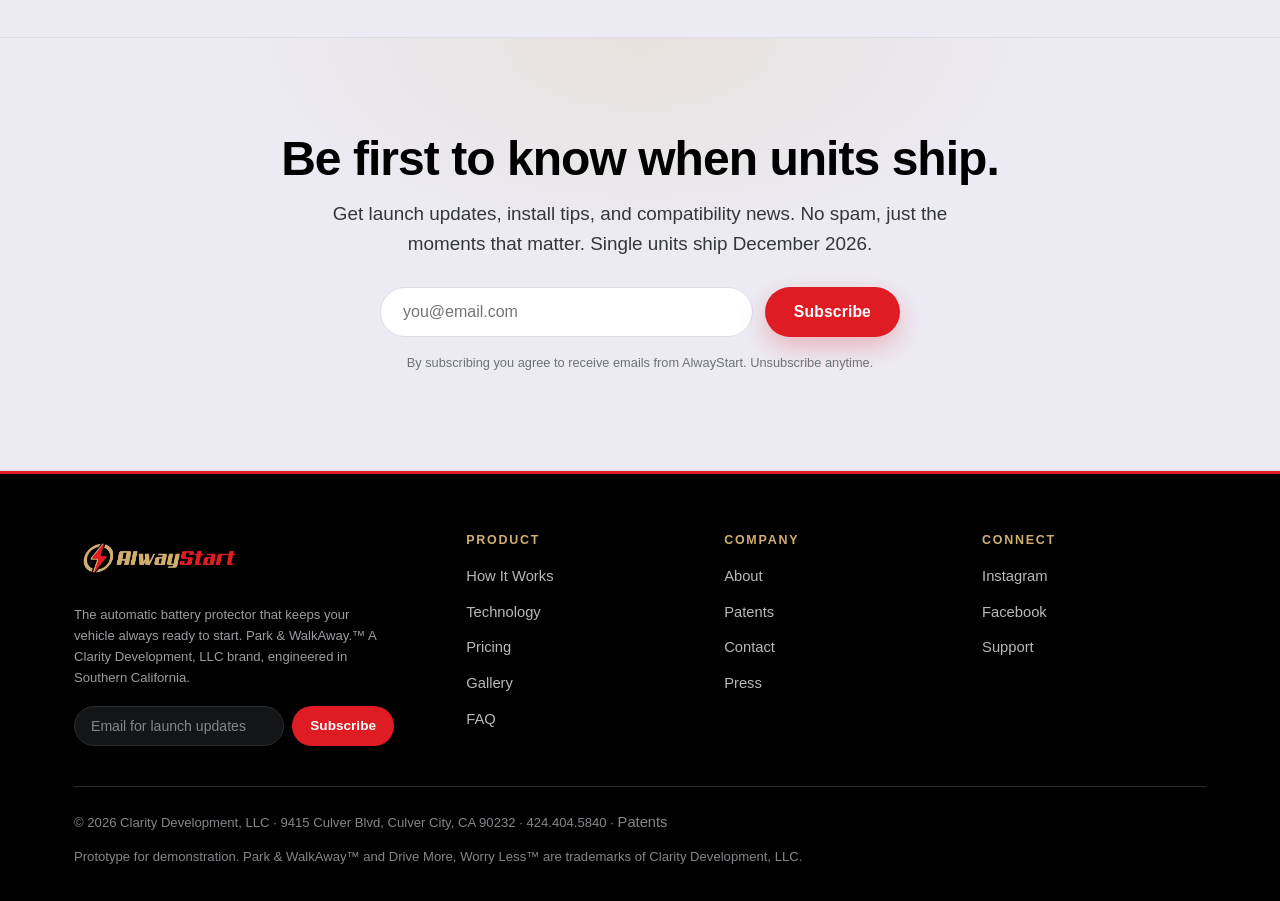
==== commit 3643c0af: "1" ====
--- a/index.html
+++ b/index.html
@@ -38,7 +38,7 @@
   <div class="container hero-grid">
     <div>
       <span class="eyebrow">The world's first automatic battery protector</span>
-      <h1>Conquer dead<br>batteries. <span>For good.</span></h1>
+      <h1>Conquer dead<br>batteries.<br> <span>For good.</span></h1>
       <p class="lead">AlwayStart preserves just enough of your battery's power so your vehicle is always ready to start, even after weeks or months parked. Install once, then Park&nbsp;&&nbsp;WalkAway.™ Zero maintenance, zero anxiety.</p>
       <div class="hero-cta">
         <a href="pricing.html" class="btn btn-primary btn-lg">Reserve Yours, from $329</a>
